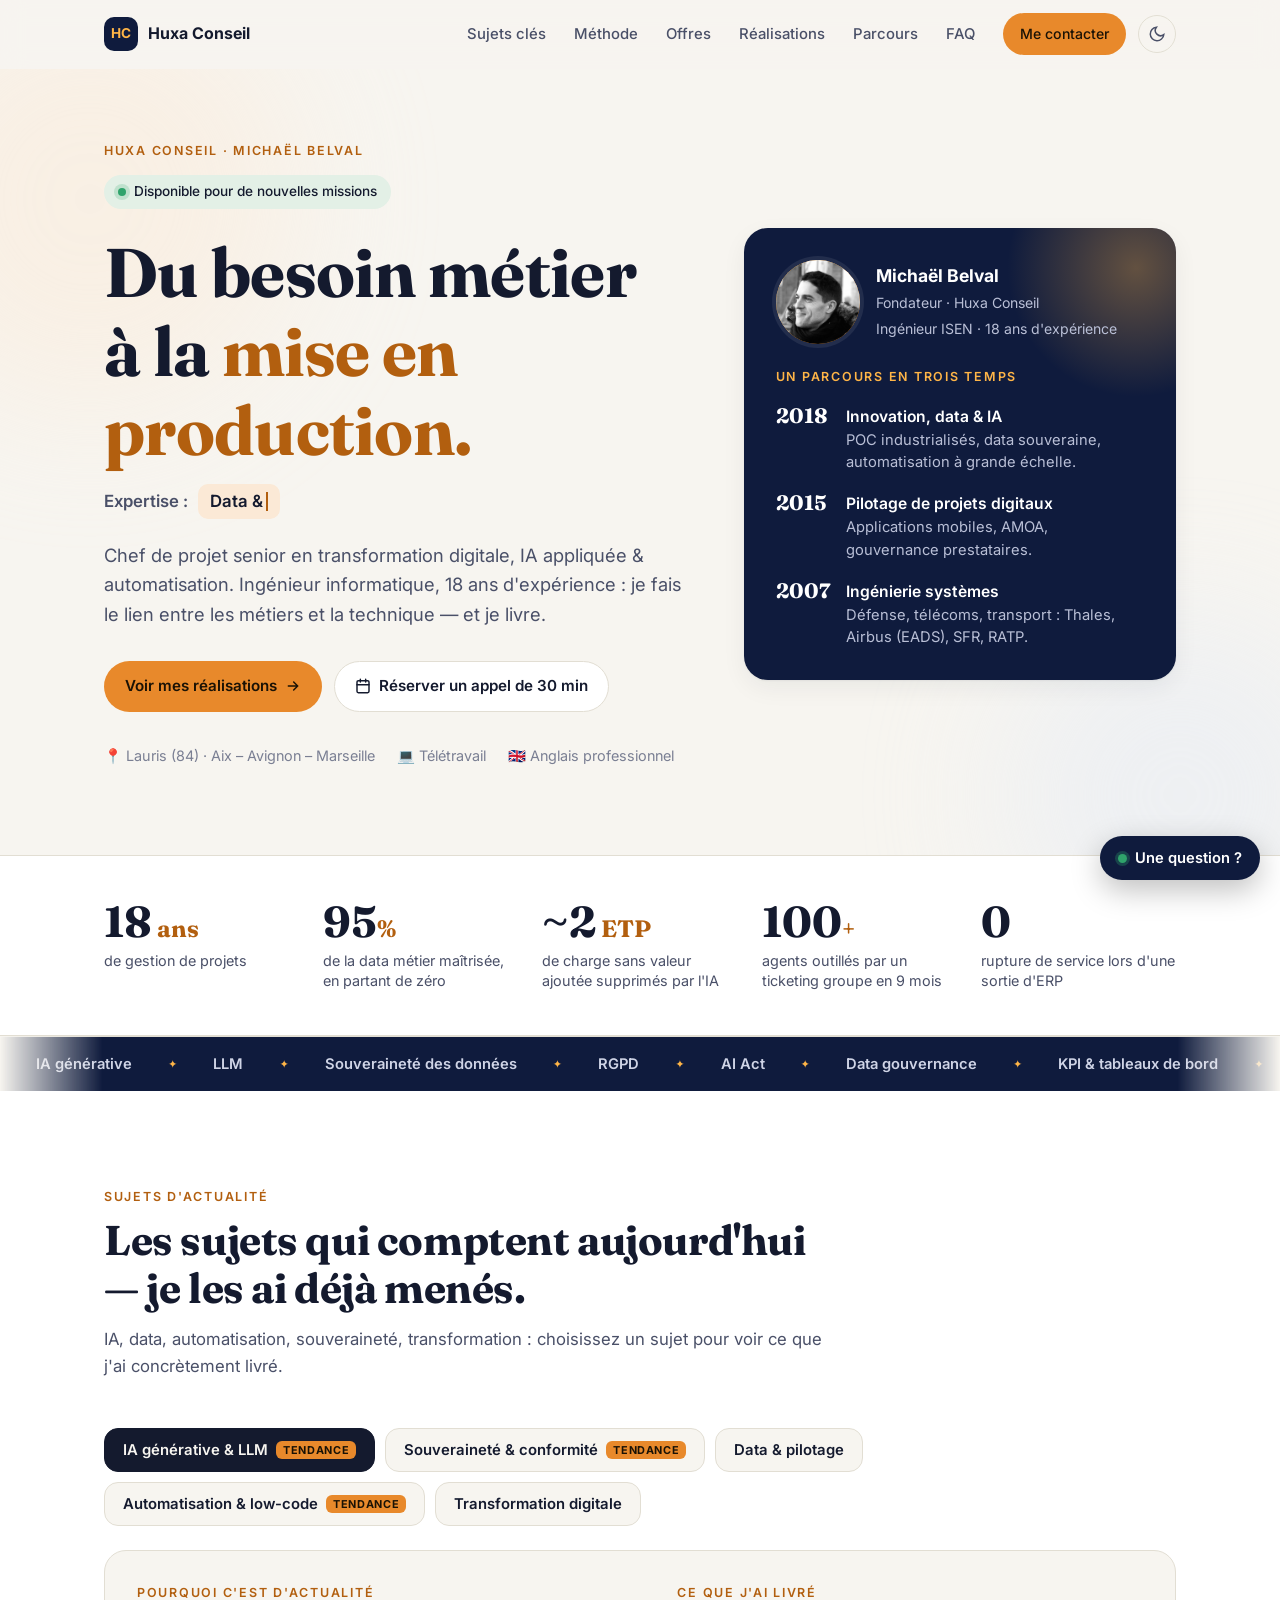
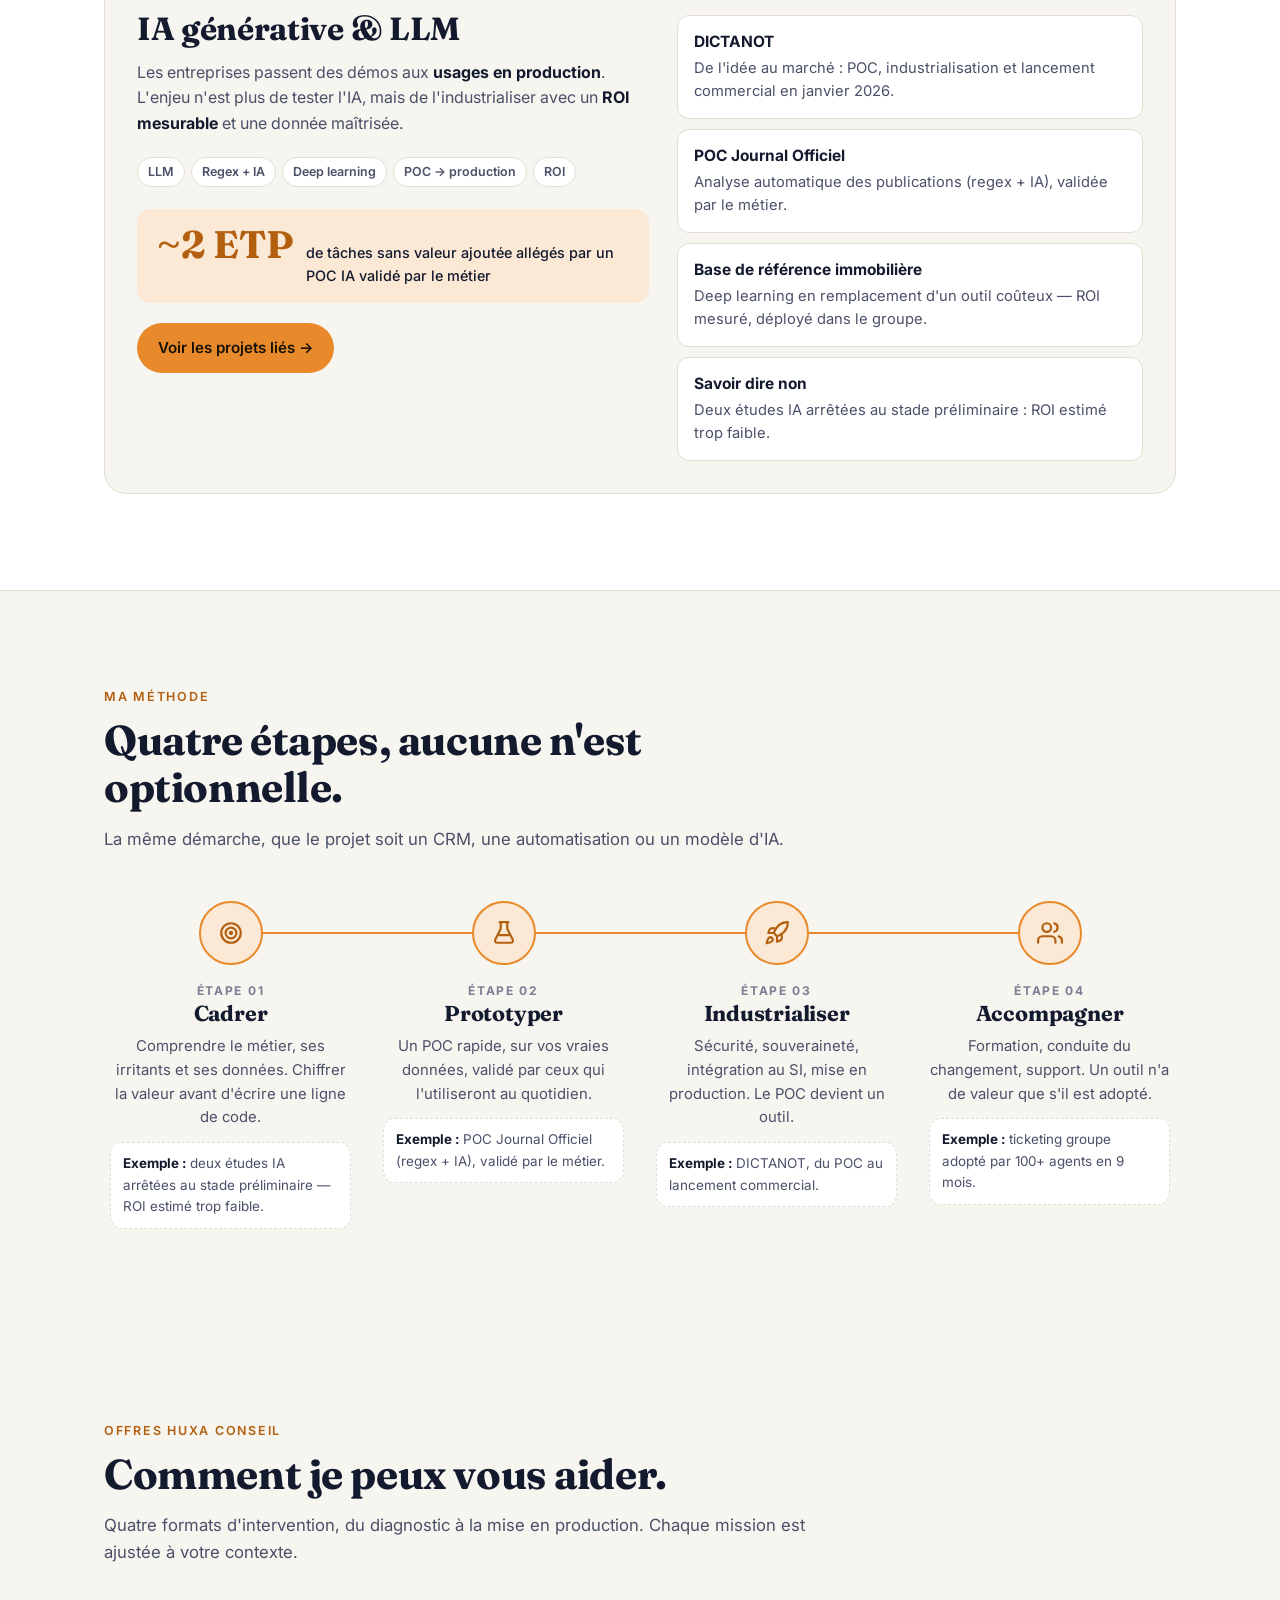
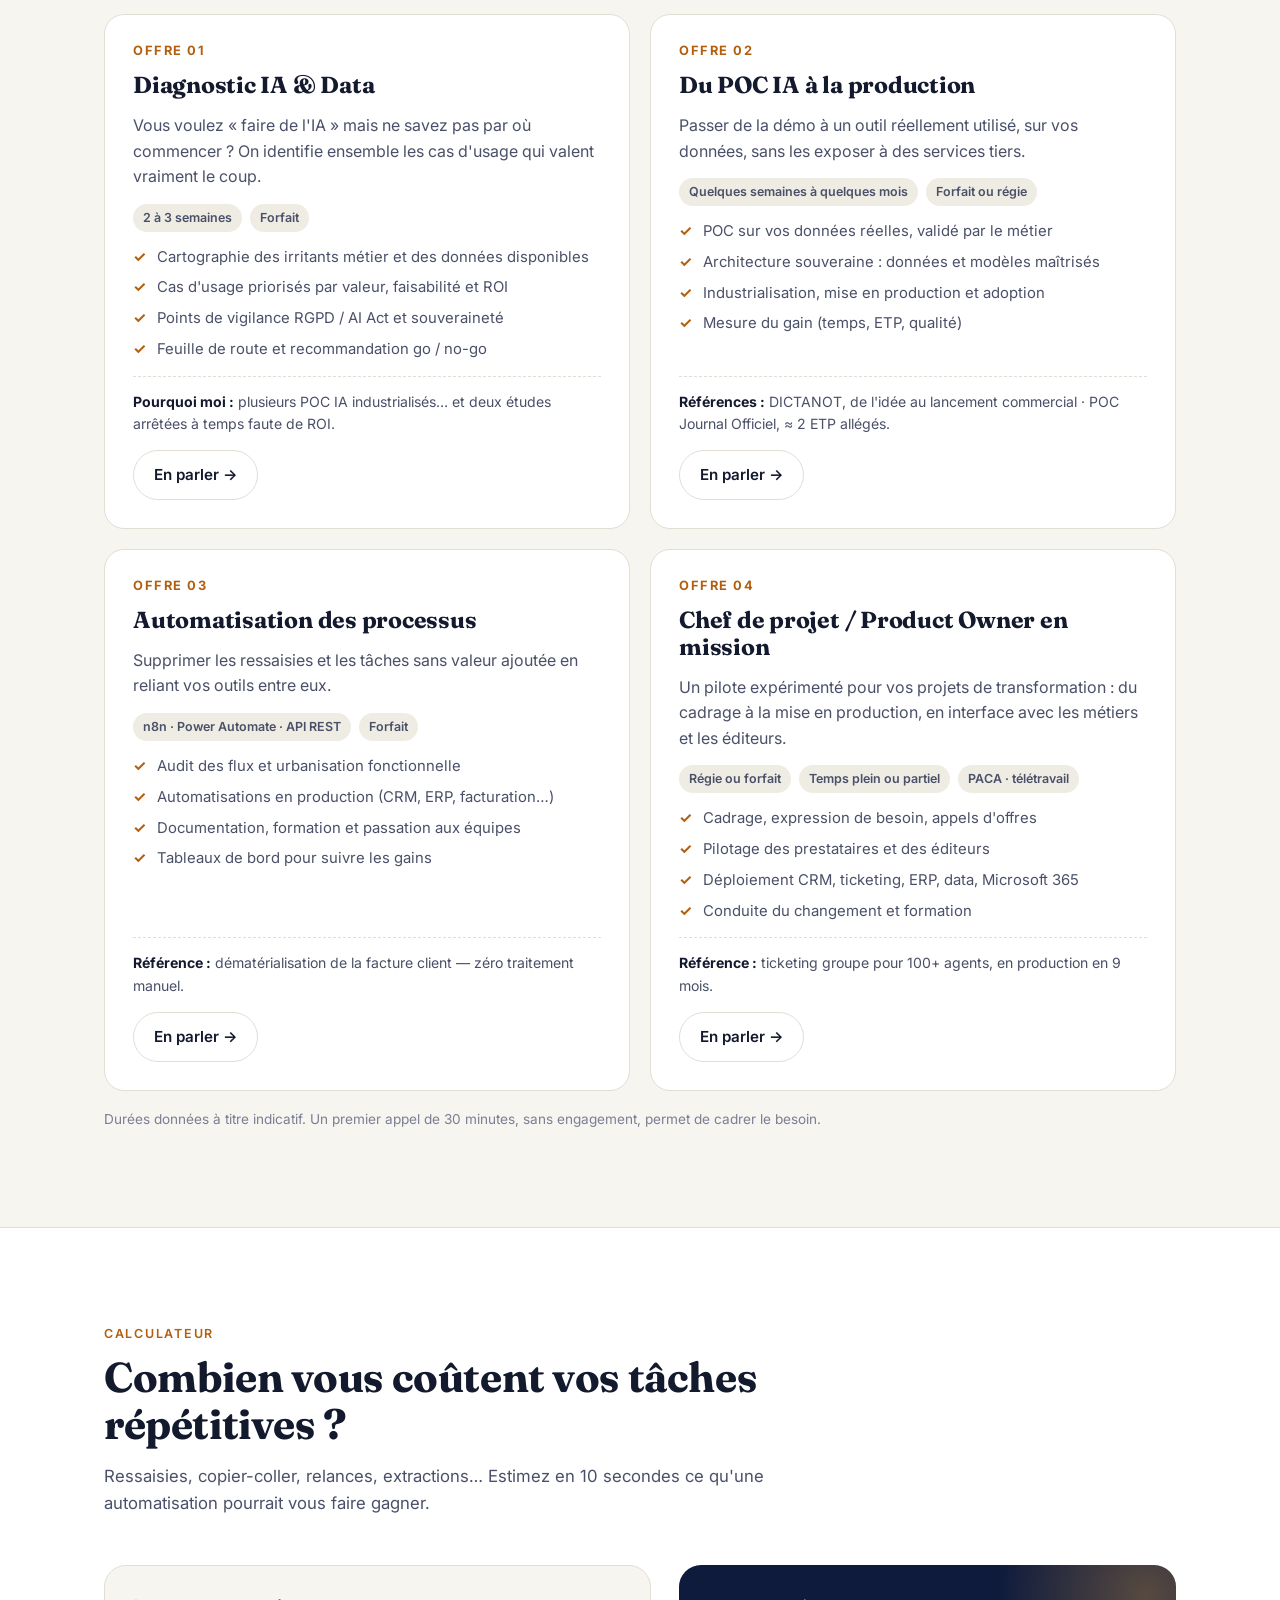
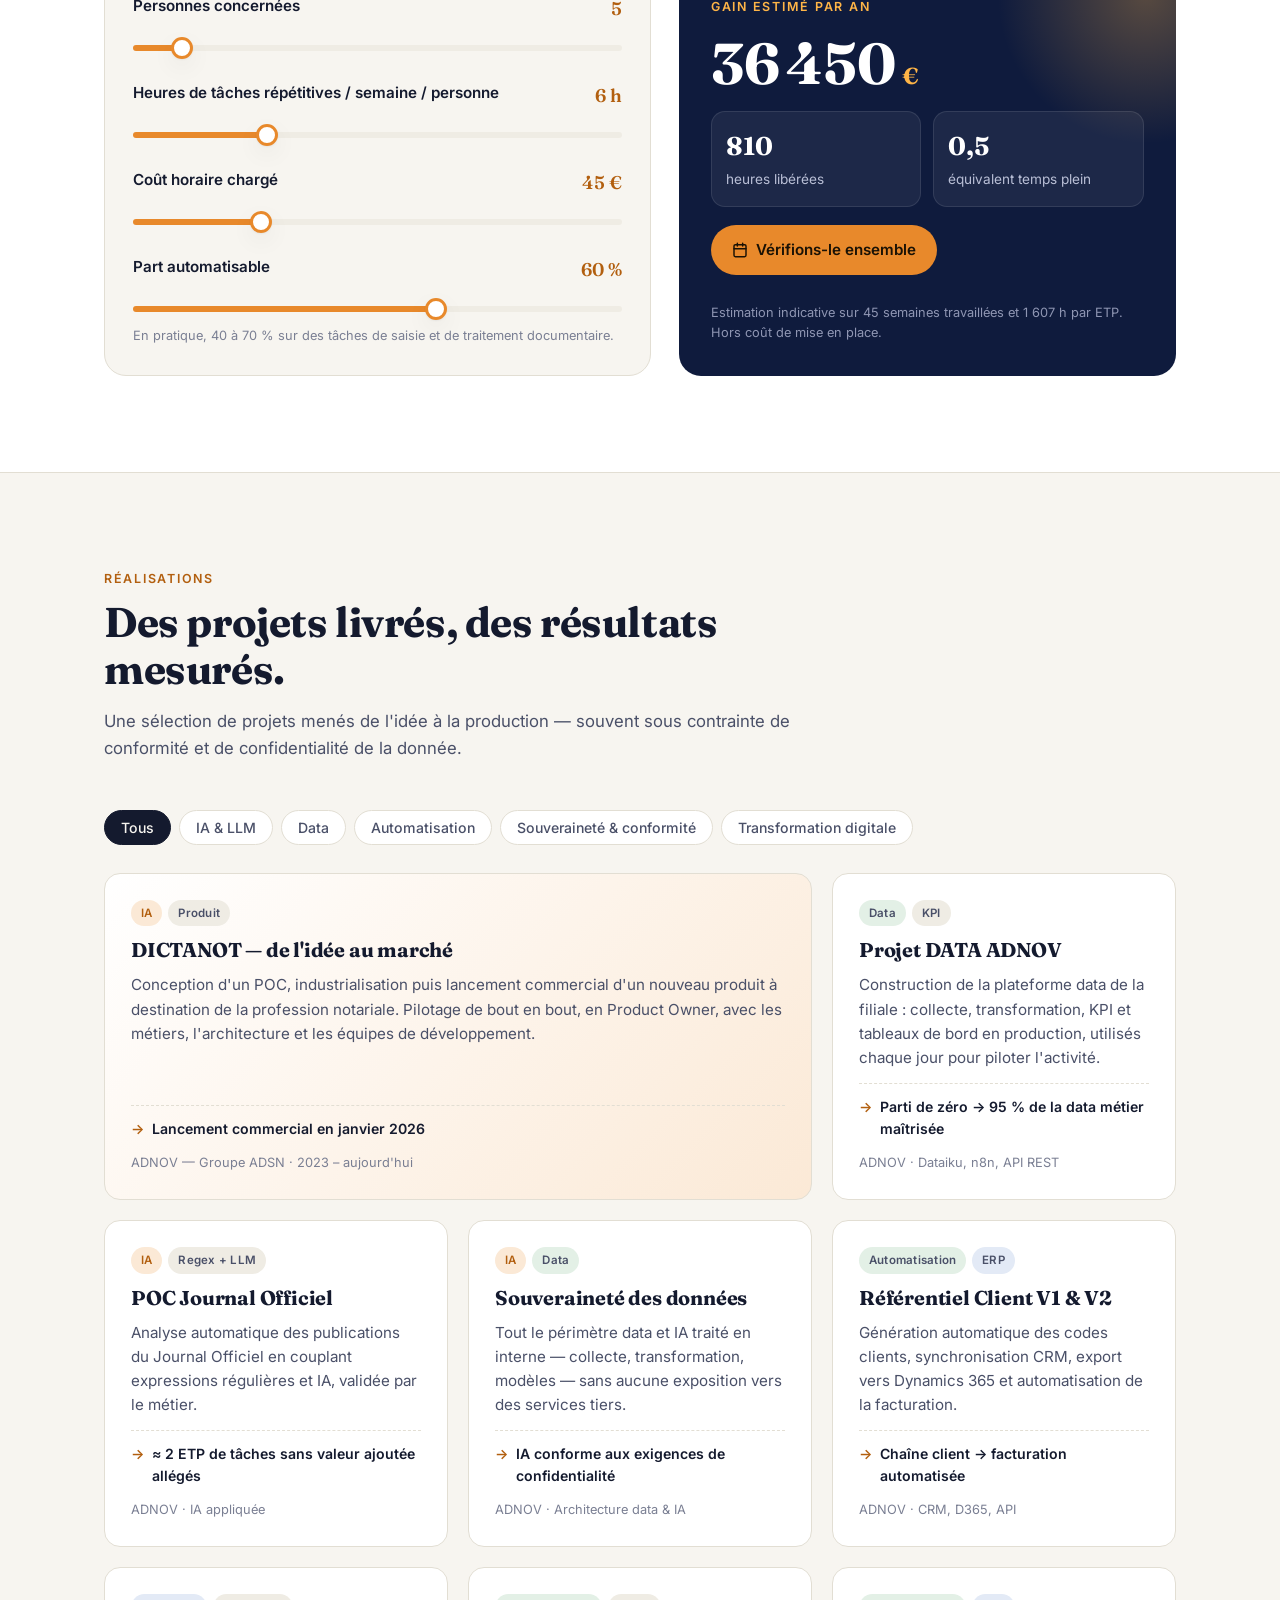
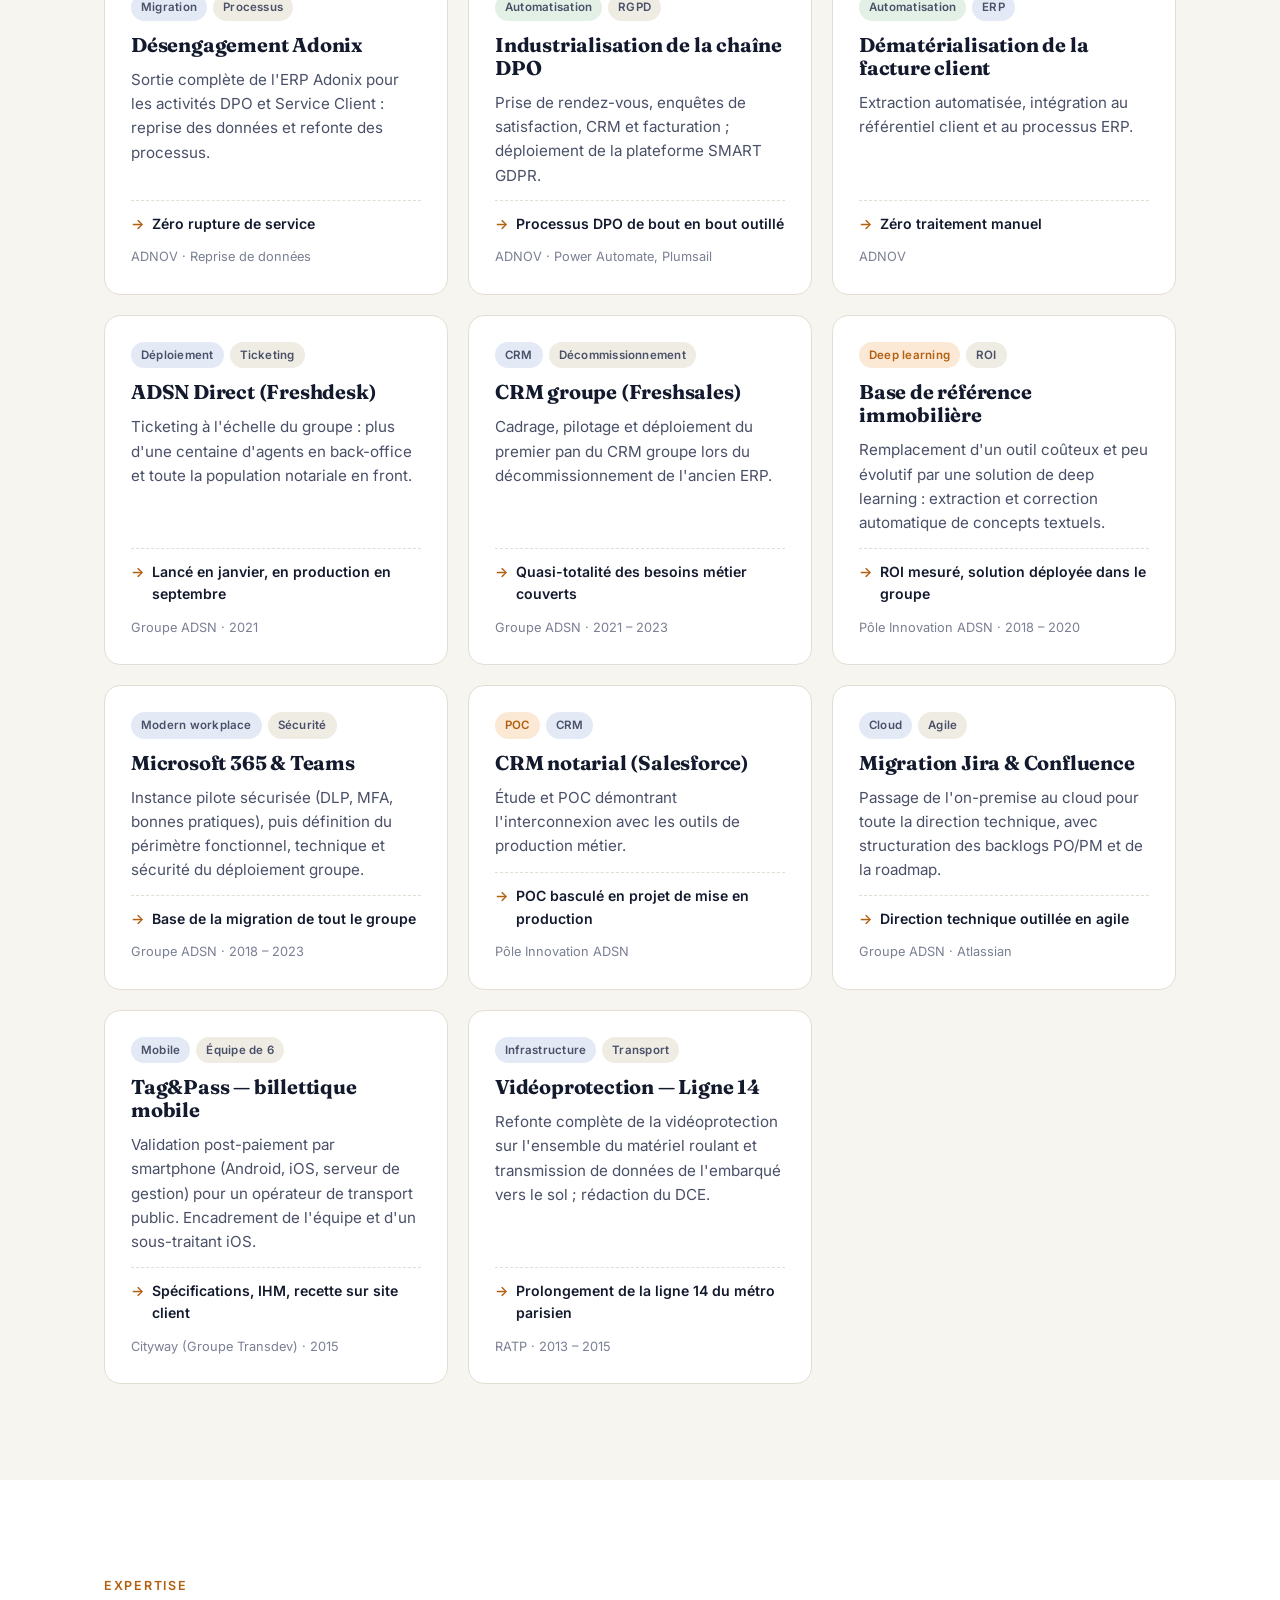
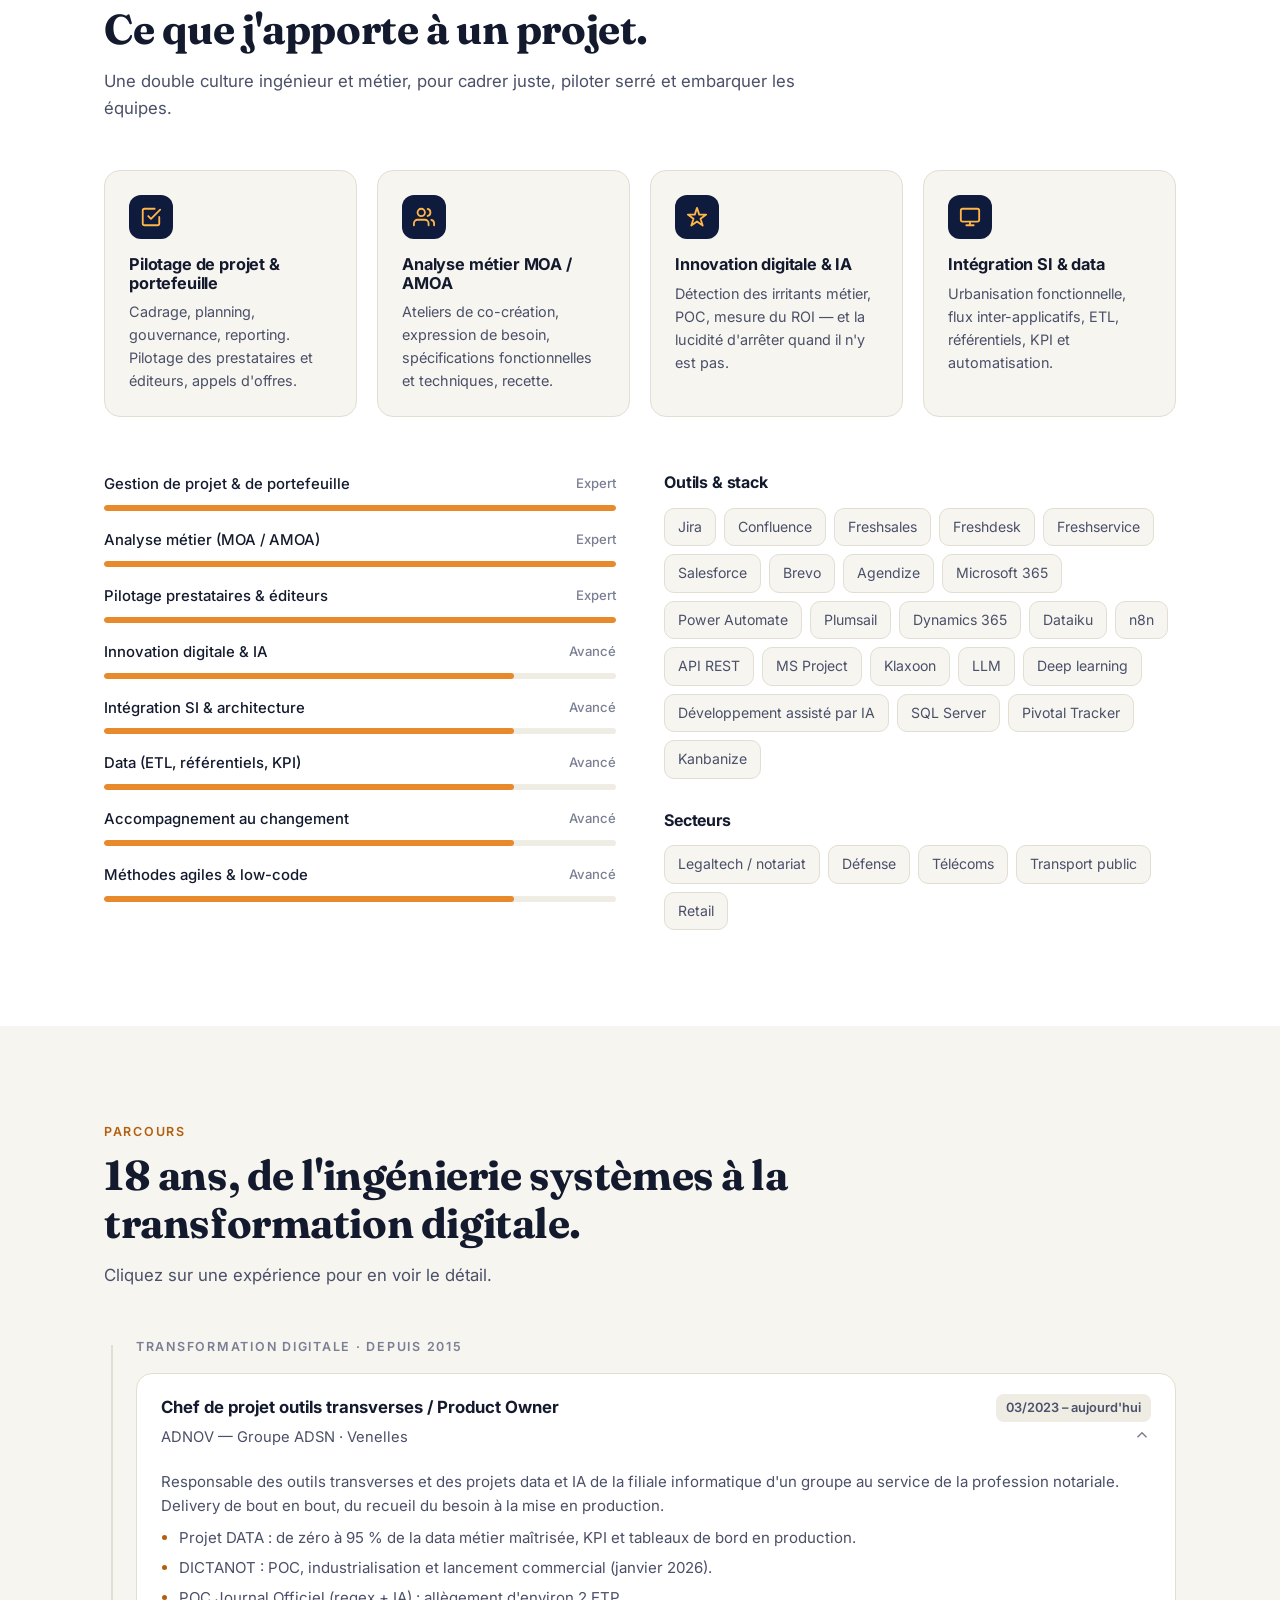
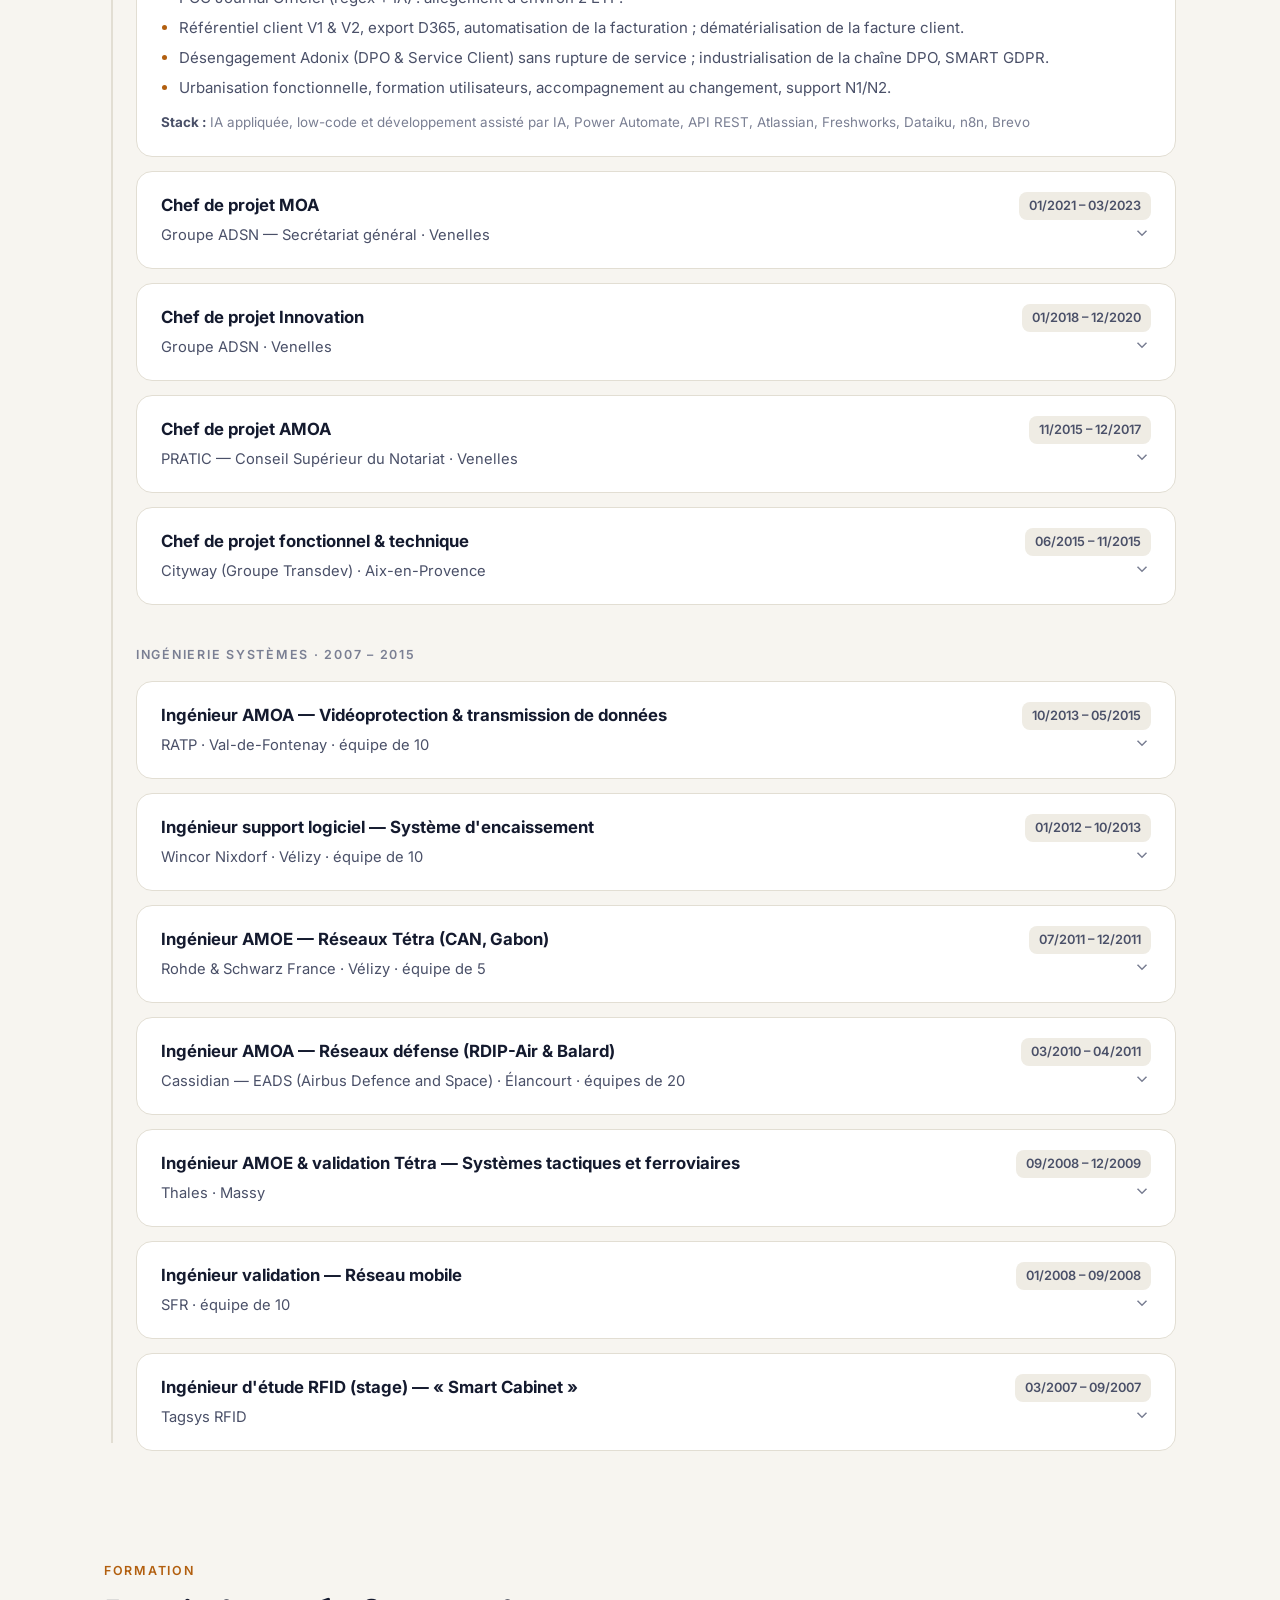
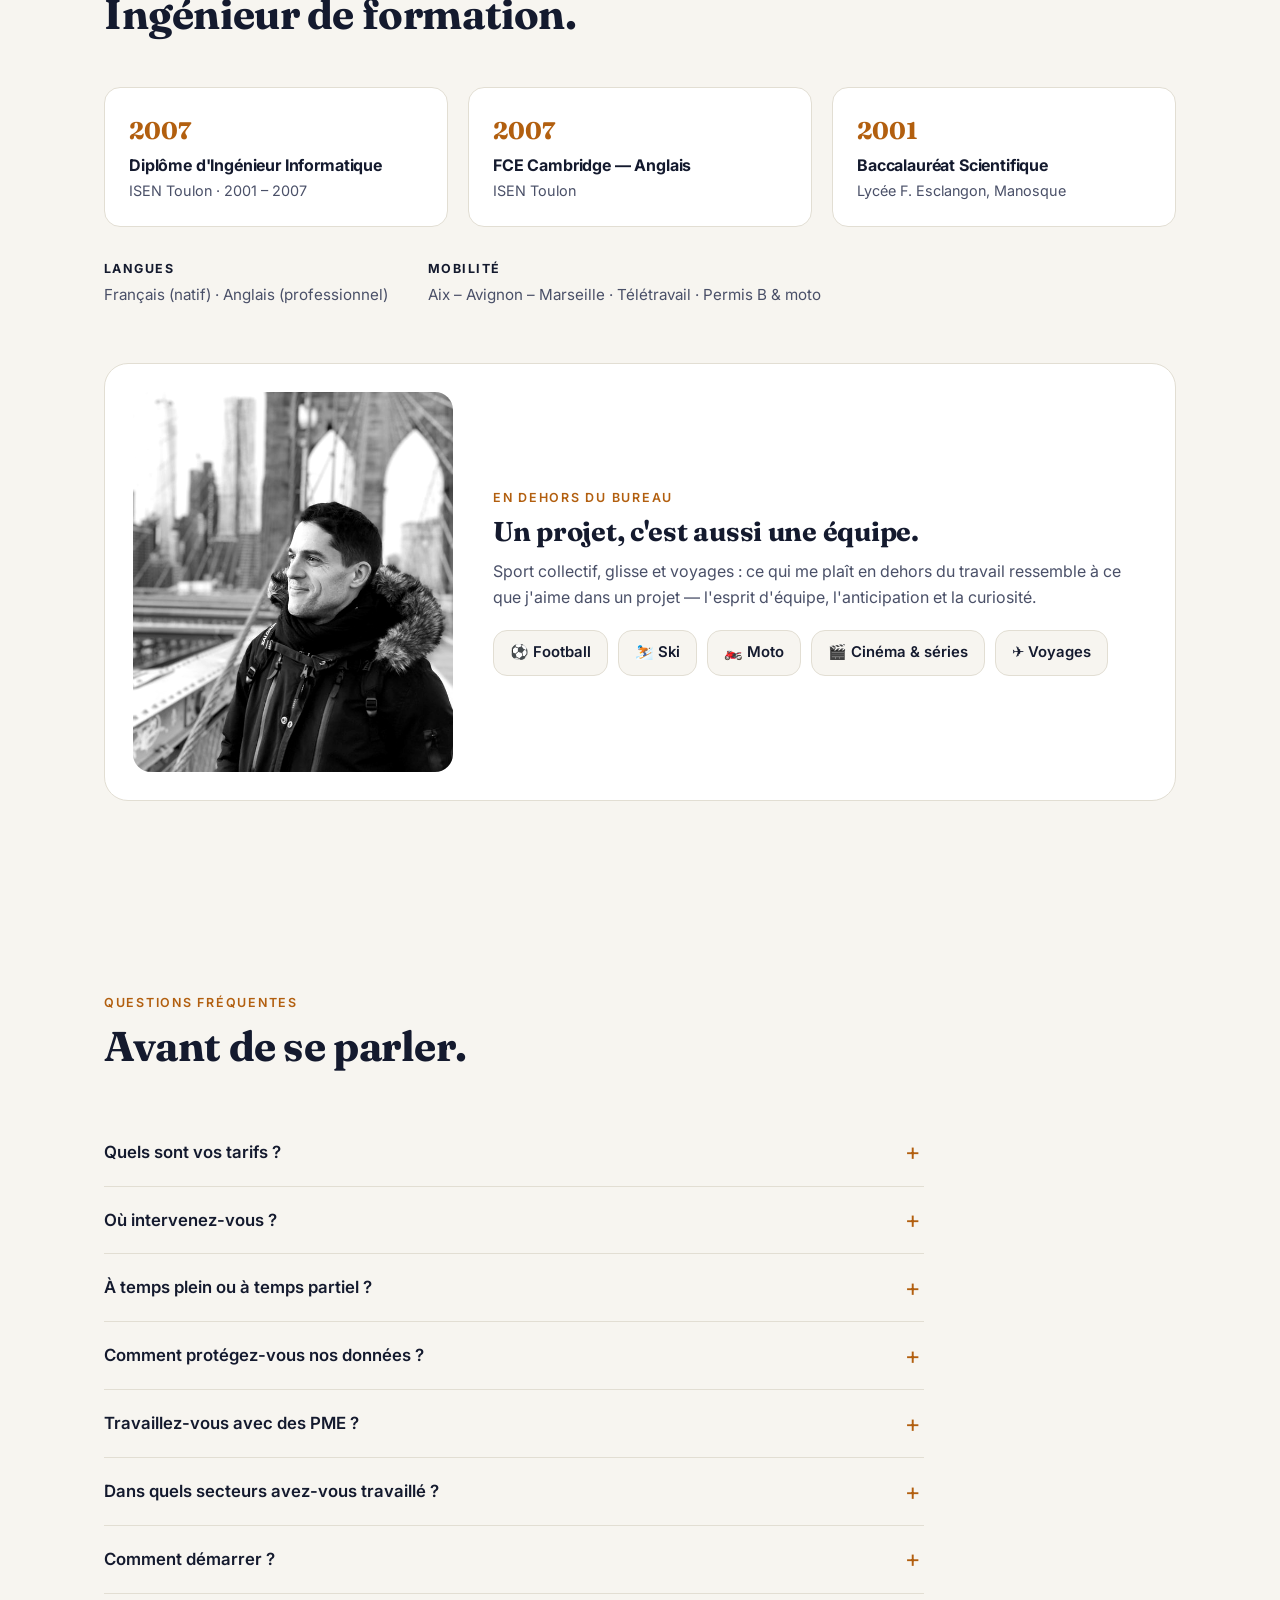
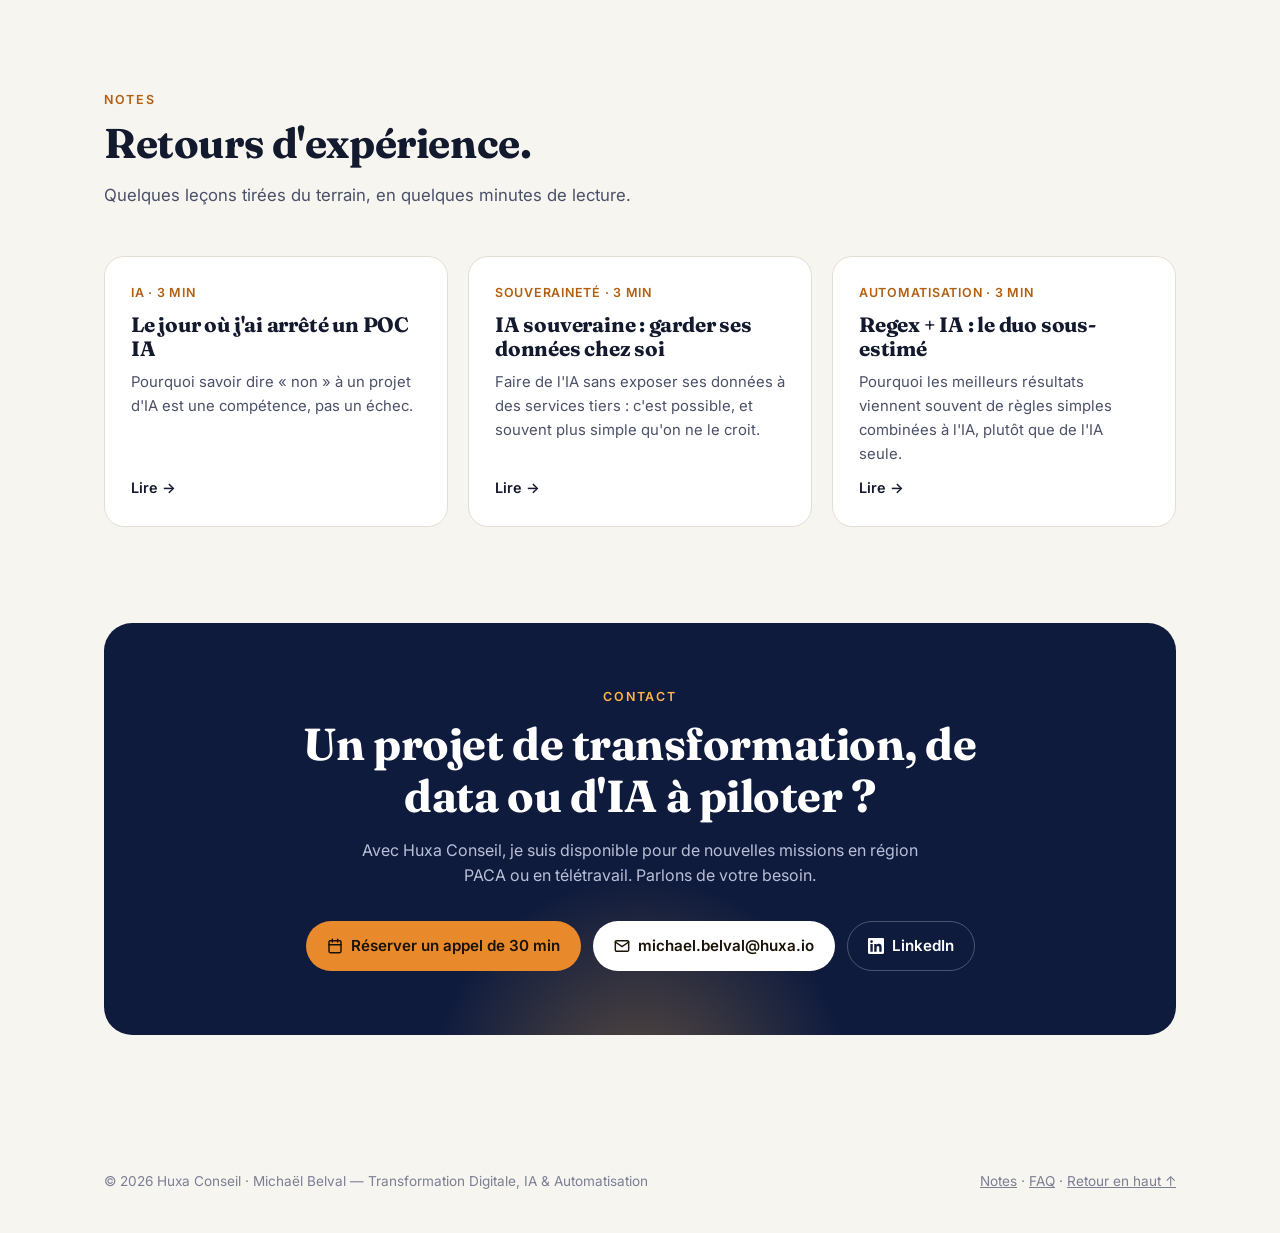
==== index.html @ d8bcb9bd "Add method, ROI calculator, FAQ, notes, assistant, testimonials slot and share image - 'Ma méthode' " ====
<!doctype html>
<html lang="fr">
<head>
<meta charset="utf-8">
<meta name="viewport" content="width=device-width, initial-scale=1">
<title>Huxa Conseil — Michaël Belval · Transformation Digitale, IA & Automatisation</title>
<meta name="description" content="Huxa Conseil — Michaël Belval, ingénieur informatique et chef de projet senior : 18 ans d'expérience, transformation digitale, IA appliquée, data et automatisation des processus. Basé en PACA (Aix – Avignon – Marseille) et en télétravail.">
<meta property="og:title" content="Huxa Conseil — Michaël Belval · Transformation Digitale, IA & Automatisation">
<meta property="og:description" content="18 ans de gestion de projets, de la défense et des télécoms à la transformation digitale. Du besoin métier à la mise en production.">
<meta property="og:type" content="website">
<meta property="og:site_name" content="Huxa Conseil">
<meta property="og:url" content="https://conseil.huxa.io/">
<link rel="canonical" href="https://conseil.huxa.io/">
<meta property="og:locale" content="fr_FR">
<meta property="og:image" content="https://conseil.huxa.io/og-image.jpg">
<meta property="og:image:width" content="1200">
<meta property="og:image:height" content="630">
<meta property="og:image:alt" content="Huxa Conseil — Michaël Belval, du besoin métier à la mise en production">
<meta name="twitter:card" content="summary_large_image">
<meta name="twitter:image" content="https://conseil.huxa.io/og-image.jpg">
<link rel="icon" href="data:image/svg+xml,%3Csvg xmlns='http://www.w3.org/2000/svg' viewBox='0 0 64 64'%3E%3Crect width='64' height='64' rx='14' fill='%230f1b3d'/%3E%3Ctext x='32' y='42' font-family='Arial,sans-serif' font-size='26' font-weight='700' fill='%23ffb547' text-anchor='middle'%3EHC%3C/text%3E%3C/svg%3E">
<script type="application/ld+json">[{"@context": "https://schema.org", "@type": "ProfessionalService", "name": "Huxa Conseil", "url": "https://conseil.huxa.io/", "image": "https://conseil.huxa.io/og-image.jpg", "email": "michael.belval@huxa.io", "areaServed": ["Provence-Alpes-Côte d'Azur", "France"], "address": {"@type": "PostalAddress", "addressLocality": "Lauris", "postalCode": "84360", "addressRegion": "Provence-Alpes-Côte d'Azur", "addressCountry": "FR"}, "founder": {"@type": "Person", "name": "Michaël Belval", "jobTitle": "Chef de projet senior — Transformation digitale, IA & Automatisation", "image": "https://conseil.huxa.io/photo.jpg", "sameAs": ["https://www.linkedin.com/in/micha%C3%ABl-belval-90940841/"], "alumniOf": "ISEN Toulon", "knowsAbout": ["Intelligence artificielle", "IA générative", "Data", "Automatisation des processus", "Transformation digitale", "Gestion de projet", "Product Ownership"]}, "knowsAbout": ["IA générative", "Souveraineté des données", "Automatisation", "Data", "Transformation digitale"]}, {"@context": "https://schema.org", "@type": "FAQPage", "mainEntity": [{"@type": "Question", "name": "Quels sont vos tarifs ?", "acceptedAnswer": {"@type": "Answer", "text": "Cela dépend du format : un forfait pour un diagnostic ou une automatisation au périmètre bien défini, un taux journalier pour une mission de chef de projet ou de Product Owner en régie. Je vous fais une proposition chiffrée après un premier échange de 30 minutes."}}, {"@type": "Question", "name": "Où intervenez-vous ?", "acceptedAnswer": {"@type": "Answer", "text": "Sur site en région PACA (Aix-en-Provence, Avignon, Marseille et alentours) et en télétravail partout ailleurs. Les deux se combinent très bien."}}, {"@type": "Question", "name": "À temps plein ou à temps partiel ?", "acceptedAnswer": {"@type": "Answer", "text": "Les deux sont possibles : une mission à temps plein, ou quelques jours par semaine pour piloter un projet aux côtés de vos équipes."}}, {"@type": "Question", "name": "Comment protégez-vous nos données ?", "acceptedAnswer": {"@type": "Answer", "text": "La confidentialité fait partie de ma façon de travailler : j'ai conçu des projets data et IA traités entièrement en interne, sans exposition à des services tiers. Un accord de confidentialité peut être signé dès le premier échange."}}, {"@type": "Question", "name": "Travaillez-vous avec des PME ?", "acceptedAnswer": {"@type": "Answer", "text": "Oui. Le diagnostic IA & Data et l'automatisation des processus sont pensés pour aller vite, avec un périmètre adapté à votre taille et à votre budget."}}, {"@type": "Question", "name": "Dans quels secteurs avez-vous travaillé ?", "acceptedAnswer": {"@type": "Answer", "text": "Legaltech et notariat, défense, télécoms, transport public et retail. La méthode — partir du besoin métier, prouver la valeur, industrialiser — se transpose à tous les secteurs."}}, {"@type": "Question", "name": "Comment démarrer ?", "acceptedAnswer": {"@type": "Answer", "text": "Le plus simple : réservez un appel de 30 minutes. On fait le point sur votre besoin et je vous propose le format le plus adapté, sans engagement."}}]}]</script>
<link rel="preconnect" href="https://fonts.googleapis.com">
<link rel="preconnect" href="https://fonts.gstatic.com" crossorigin>
<link href="https://fonts.googleapis.com/css2?family=Fraunces:opsz,wght@9..144,500;9..144,700&family=Inter:wght@400;500;600;700&display=swap" rel="stylesheet">
<style>
:root{
  --bg:#f7f5f0; --surface:#ffffff; --surface-2:#efece4;
  --ink:#141a2e; --ink-2:#4a5068; --ink-3:#7a7f93;
  --navy:#0f1b3d; --accent:#e8892b; --accent-ink:#b25f0f; --accent-soft:#fbe9d6;
  --green-soft:#e3f0e6; --blue-soft:#e3eaf6;
  --line:#e2ded3; --shadow:0 1px 2px rgba(20,26,46,.05),0 8px 24px rgba(20,26,46,.06);
  --radius:16px; --maxw:1120px;
}
@media (prefers-color-scheme: dark){
  :root:not([data-theme="light"]){
    --bg:#0c1122; --surface:#141a30; --surface-2:#1b2240;
    --ink:#eef0f7; --ink-2:#b4b9cc; --ink-3:#8389a0;
    --navy:#070b18; --accent:#ffb547; --accent-ink:#ffc46e; --accent-soft:#3a2a14;
    --green-soft:#16302a; --blue-soft:#1a2648;
    --line:#262e4d; --shadow:0 1px 2px rgba(0,0,0,.3),0 8px 24px rgba(0,0,0,.25);
  }
}
:root[data-theme="dark"]{
  --bg:#0c1122; --surface:#141a30; --surface-2:#1b2240;
  --ink:#eef0f7; --ink-2:#b4b9cc; --ink-3:#8389a0;
  --navy:#070b18; --accent:#ffb547; --accent-ink:#ffc46e; --accent-soft:#3a2a14;
  --green-soft:#16302a; --blue-soft:#1a2648;
  --line:#262e4d; --shadow:0 1px 2px rgba(0,0,0,.3),0 8px 24px rgba(0,0,0,.25);
}
*{box-sizing:border-box;margin:0;padding:0}
html{scroll-behavior:smooth;scroll-padding-top:80px}
body{background:var(--bg);color:var(--ink);font:16px/1.6 Inter,system-ui,-apple-system,Segoe UI,Roboto,sans-serif;-webkit-font-smoothing:antialiased;overflow-x:hidden}
a{color:inherit}
img,svg{display:block}
.wrap{max-width:var(--maxw);margin:0 auto;padding:0 24px}
h1,h2,h3{font-family:Fraunces,Georgia,serif;font-weight:700;line-height:1.15;letter-spacing:-.01em}
.eyebrow{font-size:.78rem;font-weight:600;letter-spacing:.14em;text-transform:uppercase;color:var(--accent-ink)}
section{padding:96px 0}
.section-head{max-width:720px;margin-bottom:48px}
.section-head h2{font-size:clamp(1.9rem,4vw,2.6rem);margin:10px 0 14px}
.section-head p{color:var(--ink-2);font-size:1.05rem}

/* NAV */
.nav{position:sticky;top:0;z-index:50;background:color-mix(in srgb,var(--bg) 82%,transparent);backdrop-filter:blur(12px);-webkit-backdrop-filter:blur(12px);border-bottom:1px solid transparent;transition:border-color .2s}
.nav.scrolled{border-bottom-color:var(--line)}
.nav .wrap{display:flex;align-items:center;justify-content:space-between;height:68px}
.logo{display:flex;align-items:center;gap:10px;text-decoration:none;font-weight:700}
.logo span.mark{width:34px;height:34px;border-radius:10px;background:var(--navy);color:#ffb547;display:grid;place-items:center;font-size:.85rem;letter-spacing:.02em}
.nav ul{display:flex;gap:28px;list-style:none;align-items:center}
.nav ul a{text-decoration:none;color:var(--ink-2);font-size:.93rem;font-weight:500}
.nav ul a:hover{color:var(--ink)}
.nav ul a.btn-primary,.nav ul a.btn-primary:hover{color:#1a1205}
.btn{display:inline-flex;align-items:center;gap:8px;padding:12px 20px;border-radius:999px;font-weight:600;font-size:.95rem;text-decoration:none;border:1px solid transparent;transition:transform .15s,background .15s,border-color .15s;cursor:pointer}
.btn:hover{transform:translateY(-1px)}
.btn-primary{background:var(--accent);color:#1a1205}
.btn-ghost{border-color:var(--line);background:var(--surface);color:var(--ink)}
.btn-ghost:hover{border-color:var(--ink-3)}
.nav .btn{padding:9px 16px;font-size:.88rem}
.theme-toggle{background:none;border:1px solid var(--line);width:38px;height:38px;border-radius:50%;display:grid;place-items:center;color:var(--ink-2);cursor:pointer}
.menu-toggle{display:none;background:none;border:0;color:var(--ink);cursor:pointer;padding:6px}

/* HERO */
.hero{padding:72px 0 88px;position:relative}
.hero-grid{display:grid;grid-template-columns:1.35fr 1fr;gap:56px;align-items:center}
.status{display:inline-flex;align-items:center;gap:8px;background:var(--green-soft);color:var(--ink);padding:6px 14px;border-radius:999px;font-size:.85rem;font-weight:500;margin-bottom:24px}
.status i{width:8px;height:8px;border-radius:50%;background:#2fa36b;box-shadow:0 0 0 4px rgba(47,163,107,.2)}
.hero h1{font-size:clamp(2.5rem,6vw,4.3rem);margin-bottom:20px}
.hero h1 em{font-style:normal;color:var(--accent-ink)}
.hero .lead{font-size:1.15rem;color:var(--ink-2);max-width:580px;margin-bottom:32px}
.hero-ctas{display:flex;gap:12px;flex-wrap:wrap}
.hero-meta{display:flex;flex-wrap:wrap;gap:8px 22px;margin-top:32px;color:var(--ink-3);font-size:.9rem}
.hero-meta span{display:inline-flex;align-items:center;gap:6px}
.hero-card{background:var(--navy);color:#e9ecf6;border-radius:24px;padding:32px;box-shadow:var(--shadow);position:relative;overflow:hidden}
.hero-card::before{content:"";position:absolute;width:260px;height:260px;right:-90px;top:-90px;border-radius:50%;background:radial-gradient(circle,rgba(255,181,71,.35),transparent 70%)}
.who{display:flex;align-items:center;gap:16px;margin-bottom:26px;position:relative}
.avatar{width:84px;height:84px;border-radius:50%;flex:0 0 auto;position:relative;background:linear-gradient(135deg,#ffb547,#e8892b);display:grid;place-items:center;font:700 1.6rem Fraunces,serif;color:#1a1205;box-shadow:0 0 0 4px rgba(255,255,255,.08)}
.avatar img{position:absolute;inset:0;width:100%;height:100%;border-radius:50%;object-fit:cover}
.who strong{display:block;color:#fff;font-size:1.1rem}
.who span{color:#b9bfd6;font-size:.88rem}
.hero-card h3{font-family:Inter,sans-serif;font-size:.78rem;letter-spacing:.14em;text-transform:uppercase;color:#ffb547;font-weight:600;margin-bottom:20px}
.arc{display:flex;flex-direction:column;gap:18px;position:relative}
.arc-step{display:grid;grid-template-columns:56px 1fr;gap:14px;align-items:start}
.arc-step b{font-family:Fraunces,serif;font-size:1.3rem;color:#fff;line-height:1.2}
.arc-step p{font-size:.92rem;color:#b9bfd6;line-height:1.5}
.arc-step strong{color:#fff;font-weight:600;display:block;font-size:.98rem}

/* STATS */
.stats{background:var(--surface);border-top:1px solid var(--line);border-bottom:1px solid var(--line);padding:44px 0}
.stats-grid{display:grid;grid-template-columns:repeat(5,1fr);gap:24px}
.stat .num{font-family:Fraunces,serif;font-size:clamp(2rem,4vw,2.7rem);font-weight:700;color:var(--ink);line-height:1}
.stat .num small{font-size:.55em;color:var(--accent-ink)}
.stat .lbl{color:var(--ink-2);font-size:.9rem;margin-top:8px;line-height:1.4}

/* PROJECTS */
.filters{display:flex;gap:8px;flex-wrap:wrap;margin-bottom:28px}
.chip{border:1px solid var(--line);background:var(--surface);color:var(--ink-2);padding:8px 16px;border-radius:999px;font:500 .88rem Inter,sans-serif;cursor:pointer}
.chip[aria-pressed="true"]{background:var(--ink);color:var(--bg);border-color:var(--ink)}
.projects{display:grid;grid-template-columns:repeat(3,1fr);gap:20px}
.project{background:var(--surface);border:1px solid var(--line);border-radius:var(--radius);padding:26px;display:flex;flex-direction:column;gap:12px;transition:transform .2s,box-shadow .2s}
.project:hover{transform:translateY(-3px);box-shadow:var(--shadow)}
.project.hidden{display:none}
.project .tags{display:flex;gap:6px;flex-wrap:wrap}
.tag{font-size:.72rem;font-weight:600;padding:4px 10px;border-radius:999px;background:var(--surface-2);color:var(--ink-2);letter-spacing:.02em}
.tag.ia{background:var(--accent-soft);color:var(--accent-ink)}
.tag.data{background:var(--green-soft)}
.tag.si{background:var(--blue-soft)}
.project h3{font-size:1.25rem}
.project p{color:var(--ink-2);font-size:.95rem;flex:1}
.project .impact{border-top:1px dashed var(--line);padding-top:12px;font-size:.88rem;font-weight:600;color:var(--ink);display:flex;gap:8px}
.project .impact::before{content:"→";color:var(--accent-ink)}
.project .ctx{font-size:.8rem;color:var(--ink-3)}
.project.feature{grid-column:span 2;background:linear-gradient(135deg,var(--surface),var(--accent-soft))}

/* OFFRES */
.offers{display:grid;grid-template-columns:repeat(2,1fr);gap:20px}
.offer{background:var(--surface);border:1px solid var(--line);border-radius:20px;padding:28px;display:flex;flex-direction:column;gap:14px;position:relative;transition:transform .2s,box-shadow .2s}
.offer:hover{transform:translateY(-3px);box-shadow:var(--shadow)}
.offer .num{font:700 .8rem Inter,sans-serif;letter-spacing:.12em;color:var(--accent-ink)}
.offer h3{font-size:1.45rem}
.offer .pitch{color:var(--ink-2)}
.offer .meta{display:flex;gap:8px;flex-wrap:wrap}
.offer .meta span{font-size:.78rem;font-weight:600;padding:4px 10px;border-radius:999px;background:var(--surface-2);color:var(--ink-2)}
.offer ul{list-style:none;display:flex;flex-direction:column;gap:7px;font-size:.93rem;color:var(--ink-2)}
.offer li{padding-left:24px;position:relative}
.offer li::before{content:"✓";position:absolute;left:0;color:var(--accent-ink);font-weight:700}
.offer .proof{margin-top:auto;border-top:1px dashed var(--line);padding-top:14px;font-size:.88rem;color:var(--ink-2)}
.offer .proof b{color:var(--ink)}
.offer .btn{align-self:flex-start}
.offers-note{margin-top:18px;font-size:.85rem;color:var(--ink-3)}

/* METHODE */
.method{position:relative;display:grid;grid-template-columns:repeat(4,1fr);gap:20px;counter-reset:step}
.method::before{content:"";position:absolute;left:12%;right:12%;top:31px;height:2px;background:var(--line)}
.method::after{content:"";position:absolute;left:12%;top:31px;height:2px;width:0;background:var(--accent);transition:width 1.6s cubic-bezier(.2,.7,.2,1) .2s}
.method.in::after{width:76%}
.step{position:relative;text-align:center;padding:0 6px}
.step .dot{width:64px;height:64px;margin:0 auto 18px;border-radius:50%;background:var(--surface);border:2px solid var(--line);display:grid;place-items:center;color:var(--accent-ink);position:relative;z-index:1;transition:border-color .4s,background .4s,transform .4s}
.method.in .step .dot{border-color:var(--accent);background:var(--accent-soft)}
.method.in .step:nth-child(1) .dot{transition-delay:.2s}.method.in .step:nth-child(2) .dot{transition-delay:.6s}.method.in .step:nth-child(3) .dot{transition-delay:1s}.method.in .step:nth-child(4) .dot{transition-delay:1.4s}
.step .k{font:700 .75rem Inter,sans-serif;letter-spacing:.14em;color:var(--ink-3);text-transform:uppercase}
.step h3{font-size:1.35rem;margin:4px 0 8px}
.step p{color:var(--ink-2);font-size:.93rem}
.step .ex{margin-top:12px;font-size:.84rem;color:var(--ink-2);background:var(--surface);border:1px dashed var(--line);border-radius:12px;padding:10px 12px;text-align:left}
.step .ex b{color:var(--ink)}

/* CALCULATEUR */
.calc{background:var(--surface);border-top:1px solid var(--line);border-bottom:1px solid var(--line)}
.calc-box{display:grid;grid-template-columns:1.1fr 1fr;gap:28px;align-items:stretch}
.calc-in{background:var(--bg);border:1px solid var(--line);border-radius:22px;padding:28px;display:flex;flex-direction:column;gap:22px}
.field label{display:flex;justify-content:space-between;gap:12px;font-weight:600;font-size:.95rem;margin-bottom:10px}
.field label output{font-family:Fraunces,serif;font-size:1.15rem;color:var(--accent-ink);white-space:nowrap}
.field small{display:block;color:var(--ink-3);font-size:.8rem;margin-top:6px}
input[type=range]{-webkit-appearance:none;appearance:none;width:100%;height:6px;border-radius:99px;background:linear-gradient(90deg,var(--accent) var(--pct,50%),var(--surface-2) var(--pct,50%));outline-offset:6px;cursor:pointer}
input[type=range]::-webkit-slider-thumb{-webkit-appearance:none;width:22px;height:22px;border-radius:50%;background:var(--surface);border:3px solid var(--accent);box-shadow:var(--shadow)}
input[type=range]::-moz-range-thumb{width:18px;height:18px;border-radius:50%;background:var(--surface);border:3px solid var(--accent)}
.calc-out{background:var(--navy);color:#e9ecf6;border-radius:22px;padding:32px;display:flex;flex-direction:column;gap:18px;position:relative;overflow:hidden}
.calc-out::before{content:"";position:absolute;width:300px;height:300px;right:-120px;top:-120px;border-radius:50%;background:radial-gradient(circle,rgba(255,181,71,.3),transparent 70%)}
.calc-out .eyebrow{color:#ffb547}
.big{font-family:Fraunces,serif;font-size:clamp(2.6rem,6vw,3.6rem);font-weight:700;color:#fff;line-height:1}
.big small{font-size:.4em;color:#ffb547;margin-left:6px}
.calc-sub{display:grid;grid-template-columns:1fr 1fr;gap:12px}
.calc-sub div{background:rgba(255,255,255,.06);border:1px solid rgba(255,255,255,.1);border-radius:14px;padding:14px}
.calc-sub b{display:block;font-family:Fraunces,serif;font-size:1.6rem;color:#fff}
.calc-sub span{font-size:.85rem;color:#b9bfd6}
.calc-out .calc-note{font-size:.8rem;color:#8f96b3;margin-top:auto}
.calc-out .btn{align-self:flex-start;position:relative}

/* EXPERTISE */
.expertise{background:var(--surface)}
.exp-grid{display:grid;grid-template-columns:repeat(4,1fr);gap:20px}
.exp{border:1px solid var(--line);border-radius:var(--radius);padding:24px;background:var(--bg)}
.exp .ico{width:44px;height:44px;border-radius:12px;background:var(--navy);color:#ffb547;display:grid;place-items:center;margin-bottom:16px}
.exp h3{font-family:Inter,sans-serif;font-size:1.02rem;font-weight:700;margin-bottom:8px}
.exp p{color:var(--ink-2);font-size:.9rem}
.skills{display:grid;grid-template-columns:1fr 1fr;gap:48px;margin-top:56px}
.skill{margin-bottom:18px}
.skill-top{display:flex;justify-content:space-between;font-size:.93rem;font-weight:500;margin-bottom:8px}
.skill-top span:last-child{color:var(--ink-3);font-size:.82rem}
.bar{height:6px;border-radius:99px;background:var(--surface-2);overflow:hidden}
.bar i{display:block;height:100%;background:var(--accent);border-radius:99px;width:0;transition:width 1.1s cubic-bezier(.2,.7,.2,1)}
.stack h3{font-family:Inter,sans-serif;font-size:1rem;font-weight:700;margin-bottom:16px}
.stack-list{display:flex;flex-wrap:wrap;gap:8px}
.stack-list span{border:1px solid var(--line);background:var(--bg);padding:7px 13px;border-radius:10px;font-size:.88rem;color:var(--ink-2)}

/* TIMELINE */
.timeline{position:relative;padding-left:32px}
.timeline::before{content:"";position:absolute;left:7px;top:8px;bottom:8px;width:2px;background:var(--line)}
.era{font-size:.78rem;font-weight:600;letter-spacing:.14em;text-transform:uppercase;color:var(--ink-3);margin:40px 0 16px -32px;padding-left:32px;position:relative}
.era:first-child{margin-top:0}
.job{position:relative;background:var(--surface);border:1px solid var(--line);border-radius:var(--radius);margin-bottom:14px;overflow:hidden}
.job::before{content:"";position:absolute;left:-31px;top:26px;width:14px;height:14px;border-radius:50%;background:var(--bg);border:3px solid var(--accent)}
.job.past::before{border-color:var(--ink-3)}
.job summary{list-style:none;cursor:pointer;padding:20px 24px;display:grid;grid-template-columns:1fr auto;gap:4px 16px;align-items:start}
.job summary::-webkit-details-marker{display:none}
.job .role{font-weight:700;font-size:1.05rem}
.job .co{color:var(--ink-2);font-size:.92rem;grid-column:1}
.job .date{font-size:.8rem;font-weight:600;background:var(--surface-2);color:var(--ink-2);padding:4px 10px;border-radius:8px;white-space:nowrap;grid-row:1;grid-column:2}
.job .chev{grid-column:2;justify-self:end;color:var(--ink-3);transition:transform .2s}
.job[open] .chev{transform:rotate(180deg)}
.job .body{padding:0 24px 22px;color:var(--ink-2);font-size:.94rem}
.job .body ul{padding-left:18px;margin-top:8px}
.job .body li{margin-bottom:6px}
.job .body li::marker{color:var(--accent-ink)}
.job .tech{margin-top:12px;font-size:.84rem;color:var(--ink-3)}
.job .tech b{color:var(--ink-2)}

/* FORMATION */
.edu-grid{display:grid;grid-template-columns:repeat(3,1fr);gap:20px}
.edu{background:var(--surface);border:1px solid var(--line);border-radius:var(--radius);padding:24px}
.edu .yr{font-family:Fraunces,serif;font-size:1.5rem;color:var(--accent-ink);font-weight:700}
.edu h3{font-family:Inter,sans-serif;font-size:1rem;margin:6px 0 4px}
.edu p{color:var(--ink-2);font-size:.9rem}
.extras{display:flex;gap:40px;flex-wrap:wrap;margin-top:32px;color:var(--ink-2);font-size:.95rem}
.extras b{color:var(--ink);display:block;font-size:.78rem;letter-spacing:.12em;text-transform:uppercase;margin-bottom:4px}

/* HORS BUREAU */
.life{display:grid;grid-template-columns:320px 1fr;gap:40px;align-items:center;margin-top:56px;background:var(--surface);border:1px solid var(--line);border-radius:24px;padding:28px}
.life img{width:100%;height:380px;object-fit:cover;object-position:60% 40%;border-radius:18px;filter:grayscale(1) contrast(1.05)}
.life h3{font-size:1.7rem;margin:8px 0 12px}
.life p{color:var(--ink-2);margin-bottom:20px}
.hobbies{display:flex;flex-wrap:wrap;gap:10px}
.hobbies span{display:inline-flex;align-items:center;gap:8px;padding:10px 16px;border-radius:14px;background:var(--bg);border:1px solid var(--line);font-weight:600;font-size:.93rem;transition:transform .2s}
.hobbies span:hover{transform:translateY(-2px) rotate(-1deg)}

/* RECOMMANDATIONS */
.quotes{position:relative;max-width:820px;margin:0 auto;text-align:center}
.quote{display:none}.quote.on{display:block;animation:swap .5s ease}
.quote blockquote{font-family:Fraunces,serif;font-size:clamp(1.3rem,3vw,1.8rem);line-height:1.35;margin-bottom:20px}
.quote cite{font-style:normal;color:var(--ink-2)}
.quote cite b{color:var(--ink)}
.qdots{display:flex;gap:8px;justify-content:center;margin-top:24px}
.qdots button{width:10px;height:10px;border-radius:50%;border:0;background:var(--line);cursor:pointer;padding:0}
.qdots button[aria-current="true"]{background:var(--accent);width:28px;border-radius:99px}

/* FAQ */
.faq{max-width:820px}
.faq details{border-bottom:1px solid var(--line)}
.faq summary{list-style:none;cursor:pointer;padding:20px 40px 20px 0;font-weight:600;font-size:1.05rem;position:relative}
.faq summary::-webkit-details-marker{display:none}
.faq summary::after{content:"+";position:absolute;right:4px;top:50%;transform:translateY(-50%);font-size:1.5rem;font-weight:400;color:var(--accent-ink);transition:transform .2s}
.faq details[open] summary::after{transform:translateY(-50%) rotate(45deg)}
.faq details p{color:var(--ink-2);padding:0 40px 22px 0}

/* NOTES */
.notes{display:grid;grid-template-columns:repeat(3,1fr);gap:20px}
.note{background:var(--surface);border:1px solid var(--line);border-radius:20px;padding:26px;text-decoration:none;display:flex;flex-direction:column;gap:10px;transition:transform .2s,box-shadow .2s}
.note:hover{transform:translateY(-3px);box-shadow:var(--shadow)}
.note .t{font-size:.78rem;font-weight:600;color:var(--accent-ink);letter-spacing:.06em;text-transform:uppercase}
.note h3{font-size:1.3rem}
.note p{color:var(--ink-2);font-size:.93rem;flex:1}
.note .more{font-weight:600;font-size:.9rem}

/* ASSISTANT */
.bot-btn{position:fixed;right:20px;bottom:20px;z-index:60;display:flex;align-items:center;gap:8px;background:var(--navy);color:#fff;border:0;border-radius:999px;padding:13px 18px;font:600 .92rem Inter,sans-serif;cursor:pointer;box-shadow:0 10px 30px rgba(0,0,0,.25);transition:transform .2s}
.bot-btn:hover{transform:translateY(-2px)}
.bot-btn i{width:9px;height:9px;border-radius:50%;background:#2fa36b;box-shadow:0 0 0 3px rgba(47,163,107,.3)}
.bot{position:fixed;right:20px;bottom:84px;z-index:61;width:min(380px,calc(100vw - 32px));max-height:min(560px,calc(100vh - 120px));background:var(--surface);border:1px solid var(--line);border-radius:20px;box-shadow:0 20px 50px rgba(0,0,0,.25);display:flex;flex-direction:column;overflow:hidden}
.bot[hidden]{display:none}
.bot header{background:var(--navy);color:#fff;padding:16px 18px;display:flex;align-items:center;gap:12px}
.bot header img{width:38px;height:38px;border-radius:50%;object-fit:cover}
.bot header b{display:block;font-size:.95rem}
.bot header span{font-size:.78rem;color:#b9bfd6}
.bot header button{margin-left:auto;background:none;border:0;color:#fff;font-size:1.4rem;cursor:pointer;line-height:1}
.bot header,.bot .sugg,.bot form{flex-shrink:0}
.bot .log{flex:1;min-height:120px;overflow-y:auto;padding:16px;display:flex;flex-direction:column;gap:10px}
.msg{max-width:88%;padding:10px 14px;border-radius:16px;font-size:.9rem;line-height:1.5}
.msg.b{background:var(--bg);border:1px solid var(--line);border-bottom-left-radius:4px;align-self:flex-start}
.msg.u{background:var(--accent);color:#1a1205;border-bottom-right-radius:4px;align-self:flex-end}
.msg a{color:var(--accent-ink);font-weight:600}
.sugg{display:flex;flex-wrap:nowrap;overflow-x:auto;scrollbar-width:thin;gap:6px;padding:4px 16px 12px}
.sugg button{flex:0 0 auto;white-space:nowrap;border:1px solid var(--line);background:var(--bg);color:var(--ink);border-radius:999px;padding:6px 12px;font:500 .8rem Inter,sans-serif;cursor:pointer}
.sugg button:hover{border-color:var(--accent)}
.bot form{display:flex;gap:8px;padding:12px;border-top:1px solid var(--line)}
.bot input{flex:1;border:1px solid var(--line);background:var(--bg);color:var(--ink);border-radius:12px;padding:10px 12px;font:inherit;font-size:.9rem;min-width:0}
.bot form button{border:0;background:var(--accent);color:#1a1205;border-radius:12px;padding:0 14px;font-weight:700;cursor:pointer}

/* SPOTLIGHT + HERO GLOW */
@media (hover:hover) and (pointer:fine){
  .project,.offer,.exp,.note,.edu{background-image:radial-gradient(400px circle at var(--mx,-999px) var(--my,-999px),color-mix(in srgb,var(--accent) 12%,transparent),transparent 60%)}
}
.hero{overflow:hidden;isolation:isolate}
.hero::before,.hero::after{content:"";position:absolute;border-radius:50%;filter:blur(70px);opacity:.45;z-index:-1;pointer-events:none}
.hero::before{width:420px;height:420px;background:var(--accent-soft);left:-120px;top:-80px;animation:float1 18s ease-in-out infinite alternate}
.hero::after{width:360px;height:360px;background:var(--blue-soft);right:-80px;bottom:-120px;animation:float2 22s ease-in-out infinite alternate}
@keyframes float1{to{transform:translate(160px,90px) scale(1.15)}}
@keyframes float2{to{transform:translate(-140px,-60px) scale(1.2)}}
.hero .wrap{position:relative;z-index:1}

/* CONTACT */
.contact{background:var(--navy);color:#e9ecf6;border-radius:28px;padding:64px 48px;position:relative;overflow:hidden;text-align:center}
.contact::after{content:"";position:absolute;width:420px;height:420px;left:50%;bottom:-260px;transform:translateX(-50%);border-radius:50%;background:radial-gradient(circle,rgba(255,181,71,.3),transparent 70%)}
.contact h2{font-size:clamp(1.9rem,4.5vw,2.8rem);color:#fff;max-width:720px;margin:12px auto 16px}
.contact p{color:#b9bfd6;max-width:560px;margin:0 auto 32px}
.contact .eyebrow{color:#ffb547}
.contact .btn-ghost{background:transparent;color:#fff;border-color:rgba(255,255,255,.25)}
.contact .hero-ctas{justify-content:center;position:relative;z-index:1}
.contact .btn-light{background:#fff;color:#1a1205}
footer{padding:40px 0;color:var(--ink-3);font-size:.85rem}
footer .wrap{display:flex;justify-content:space-between;gap:16px;flex-wrap:wrap}

/* ROTATOR */
.rot{display:flex;align-items:center;gap:10px;flex-wrap:wrap;font-weight:600;font-size:1.05rem;margin:-6px 0 22px;color:var(--ink-2)}
.rot .word{color:var(--ink);background:var(--accent-soft);padding:4px 12px;border-radius:10px;min-height:1.9em;display:inline-flex;align-items:center}
.rot .caret{display:inline-block;width:2px;height:1.1em;background:var(--accent-ink);margin-left:3px;animation:blink 1s steps(1) infinite}
@keyframes blink{50%{opacity:0}}

/* TOPICS */
.topics{background:var(--surface);border-bottom:1px solid var(--line)}
.topic-tabs{position:relative;display:flex;gap:10px;flex-wrap:wrap;margin-bottom:24px}
.topic-tab{position:relative;overflow:hidden;border:1px solid var(--line);background:var(--bg);color:var(--ink);padding:12px 18px;border-radius:14px;font:600 .93rem Inter,sans-serif;cursor:pointer;display:flex;align-items:center;gap:8px;transition:border-color .2s,background .2s}
.topic-tab:hover{border-color:var(--ink-3)}
.topic-tab[aria-selected="true"]{background:var(--ink);color:var(--bg);border-color:var(--ink)}
.topic-tab .hot{font-size:.68rem;font-weight:700;letter-spacing:.06em;text-transform:uppercase;background:var(--accent);color:#1a1205;padding:2px 7px;border-radius:6px}
.topic-tab .prog{position:absolute;left:0;bottom:0;height:3px;width:0;background:var(--accent)}
.topic-tab[aria-selected="true"] .prog.run{animation:prog var(--cycle,7s) linear forwards}
@keyframes prog{to{width:100%}}
.topic-panel{display:grid;grid-template-columns:1.1fr 1fr;gap:28px;background:var(--bg);border:1px solid var(--line);border-radius:22px;padding:32px}
.topic-panel.swap{animation:swap .45s ease}
@keyframes swap{from{opacity:0;transform:translateY(8px)}to{opacity:1;transform:none}}
.topic-panel h3{font-size:clamp(1.5rem,3vw,2rem);margin:8px 0 12px}
.topic-panel .why{color:var(--ink-2);margin-bottom:20px}
.topic-panel .why b{color:var(--ink)}
.topic-kpi{display:flex;align-items:baseline;gap:12px;padding:16px 20px;border-radius:14px;background:var(--accent-soft);margin-bottom:20px}
.topic-kpi .v{white-space:nowrap;font-family:Fraunces,serif;font-size:2.4rem;font-weight:700;line-height:1;color:var(--accent-ink)}
.topic-kpi .l{font-size:.9rem;color:var(--ink);font-weight:500}
.proofs{list-style:none;display:flex;flex-direction:column;gap:10px}
.proofs li{background:var(--surface);border:1px solid var(--line);border-radius:12px;padding:14px 16px;font-size:.92rem;color:var(--ink-2)}
.proofs li b{display:block;color:var(--ink);font-size:.97rem;margin-bottom:2px}
.kw{display:flex;flex-wrap:wrap;gap:6px;margin-bottom:22px}
.kw span{font-size:.78rem;font-weight:600;padding:4px 10px;border-radius:999px;border:1px solid var(--line);color:var(--ink-2);background:var(--surface)}
.project.lit{animation:lit 1.6s ease}
@keyframes lit{0%,40%{box-shadow:0 0 0 3px var(--accent)}100%{box-shadow:0 0 0 0 transparent}}

/* MARQUEE */
.marquee{overflow:hidden;border-top:1px solid var(--line);background:var(--navy);color:#cfd4e6;padding:14px 0;white-space:nowrap;-webkit-mask-image:linear-gradient(90deg,transparent,#000 8%,#000 92%,transparent);mask-image:linear-gradient(90deg,transparent,#000 8%,#000 92%,transparent)}
.marquee .track{display:inline-flex;gap:36px;animation:marq 40s linear infinite;padding-left:36px}
.marquee:hover .track{animation-play-state:paused}
.marquee span{font-weight:600;font-size:.92rem;display:inline-flex;align-items:center;gap:36px}
.marquee span::after{content:"✦";color:#ffb547;font-size:.7rem}
@keyframes marq{to{transform:translateX(-50%)}}

/* REVEAL */
.reveal{opacity:0;transform:translateY(16px);transition:opacity .6s,transform .6s}
.reveal.in{opacity:1;transform:none}
@media (prefers-reduced-motion:reduce){.reveal{opacity:1;transform:none;transition:none}.bar i{transition:none}html{scroll-behavior:auto}.marquee .track,.rot .caret,.topic-panel.swap,.project.lit,.hero::before,.hero::after,.quote.on{animation:none}.method::after,.step .dot{transition:none}.topic-tab .prog{display:none}}

/* RESPONSIVE */
@media (max-width:960px){
  .hero-grid{grid-template-columns:1fr}
  .stats-grid{grid-template-columns:repeat(3,1fr)}
  .projects{grid-template-columns:1fr 1fr}
  .exp-grid{grid-template-columns:1fr 1fr}
  .skills{grid-template-columns:1fr;gap:32px}
  .topic-panel{grid-template-columns:1fr}
  .offers{grid-template-columns:1fr}
  .edu-grid{grid-template-columns:1fr 1fr}
  .calc-box{grid-template-columns:1fr}
  .method{grid-template-columns:1fr 1fr;row-gap:36px}
  .method::before,.method::after{display:none}
  .notes{grid-template-columns:1fr}
  .life{grid-template-columns:1fr}
  .life img{height:320px}
}
@media (max-width:1100px){
  .nav ul{display:none;position:absolute;top:68px;left:0;right:0;flex-direction:column;align-items:stretch;gap:0;background:var(--bg);border-bottom:1px solid var(--line);padding:8px 24px 16px}
  .nav ul.open{display:flex}
  .nav ul li a{display:block;padding:12px 0}
  .nav ul .btn{justify-content:center;margin-top:8px}
  .menu-toggle{display:block}
}
@media (max-width:760px){
  .wrap{padding:0 16px}
  section{padding:64px 0}
  .nav ul{padding:8px 16px 16px}
  .hero{padding:40px 0 56px}
  .method{grid-template-columns:1fr}
  .calc-in,.calc-out{padding:22px}
  .life{padding:18px;gap:24px}
  .bot-btn{right:16px;bottom:16px}
  .bot{right:16px;bottom:76px}
  .stats-grid{grid-template-columns:1fr 1fr}
  .projects,.exp-grid,.edu-grid{grid-template-columns:1fr}
  .project.feature{grid-column:auto}
  .contact{padding:48px 22px;border-radius:20px}
  .topic-panel{padding:22px}
  .topic-tabs{flex-wrap:nowrap;overflow-x:auto;scrollbar-width:none;margin:0 -16px 20px;padding:2px 16px}
  .topic-tabs::-webkit-scrollbar{display:none}
  .topic-tab{flex:0 0 auto;padding:10px 14px;font-size:.88rem}
  .job summary{grid-template-columns:1fr auto;padding:18px}
  .job .body{padding:0 18px 18px}
  .timeline{padding-left:24px}
  .job::before{left:-23px}
  .timeline::before{left:3px}
  .era{margin-left:-24px;padding-left:24px}
}
</style>
</head>
<body>

<nav class="nav" id="nav">
  <div class="wrap">
    <a href="#top" class="logo"><span class="mark">HC</span><span>Huxa Conseil</span></a>
    <div style="display:flex;align-items:center;gap:12px">
      <ul id="menu">
        <li><a href="#actualite">Sujets clés</a></li>
        <li><a href="#methode">Méthode</a></li>
        <li><a href="#offres">Offres</a></li>
        <li><a href="#projets">Réalisations</a></li>
        <li><a href="#parcours">Parcours</a></li>
        <li><a href="#faq">FAQ</a></li>
        <li><a href="#contact" class="btn btn-primary">Me contacter</a></li>
      </ul>
      <button class="theme-toggle" id="themeToggle" aria-label="Changer de thème">
        <svg width="18" height="18" viewBox="0 0 24 24" fill="none" stroke="currentColor" stroke-width="2" stroke-linecap="round"><path d="M21 12.8A9 9 0 1 1 11.2 3a7 7 0 0 0 9.8 9.8z"/></svg>
      </button>
      <button class="menu-toggle" id="menuToggle" aria-label="Ouvrir le menu" aria-expanded="false">
        <svg width="24" height="24" viewBox="0 0 24 24" fill="none" stroke="currentColor" stroke-width="2" stroke-linecap="round"><path d="M4 7h16M4 12h16M4 17h16"/></svg>
      </button>
    </div>
  </div>
</nav>

<header class="hero" id="top">
  <div class="wrap hero-grid">
    <div>
      <div class="eyebrow" style="margin-bottom:14px">Huxa Conseil · Michaël Belval</div>
      <div class="status"><i></i> Disponible pour de nouvelles missions</div>
      <h1>Du besoin métier<br>à la <em>mise en production.</em></h1>
      <p class="rot" aria-live="polite">Expertise&nbsp;:<span class="word"><span id="rotWord">IA générative &amp; LLM</span><span class="caret" aria-hidden="true"></span></span></p>
      <p class="lead">Chef de projet senior en transformation digitale, IA appliquée &amp; automatisation. Ingénieur informatique, 18 ans d'expérience : je fais le lien entre les métiers et la technique — et je livre.</p>
      <div class="hero-ctas">
        <a href="#projets" class="btn btn-primary">Voir mes réalisations
          <svg width="16" height="16" viewBox="0 0 24 24" fill="none" stroke="currentColor" stroke-width="2.2" stroke-linecap="round"><path d="M5 12h14M13 6l6 6-6 6"/></svg></a>
        <a href="mailto:michael.belval@huxa.io?subject=Demande%20d%27appel%20de%2030%20min&body=Bonjour%20Micha%C3%ABl%2C%0A%0AJe%20souhaiterais%20%C3%A9changer%2030%20minutes%20au%20sujet%20de%20%3A%20%0A%0AMes%20disponibilit%C3%A9s%20%3A%20%0A%0ACordialement%2C" class="btn btn-ghost js-book"><svg width="16" height="16" viewBox="0 0 24 24" fill="none" stroke="currentColor" stroke-width="2.2" stroke-linecap="round" stroke-linejoin="round"><rect x="3" y="4" width="18" height="18" rx="2"/><path d="M16 2v4M8 2v4M3 10h18"/></svg> Réserver un appel de 30 min</a>
      </div>
      <div class="hero-meta">
        <span>📍 Lauris (84) · Aix – Avignon – Marseille</span>
        <span>💻 Télétravail</span>
        <span>🇬🇧 Anglais professionnel</span>
      </div>
    </div>
    <aside class="hero-card reveal">
      <div class="who">
        <div class="avatar" aria-hidden="true">MB<img src="photo.jpg" alt="" width="84" height="84" onerror="this.remove()"></div>
        <div><strong>Michaël Belval</strong><span>Fondateur · Huxa Conseil<br>Ingénieur ISEN · 18 ans d'expérience</span></div>
      </div>
      <h3>Un parcours en trois temps</h3>
      <div class="arc">
        <div class="arc-step"><b>2018</b><div><strong>Innovation, data &amp; IA</strong><p>POC industrialisés, data souveraine, automatisation à grande échelle.</p></div></div>
        <div class="arc-step"><b>2015</b><div><strong>Pilotage de projets digitaux</strong><p>Applications mobiles, AMOA, gouvernance prestataires.</p></div></div>
        <div class="arc-step"><b>2007</b><div><strong>Ingénierie systèmes</strong><p>Défense, télécoms, transport : Thales, Airbus (EADS), SFR, RATP.</p></div></div>
      </div>
    </aside>
  </div>
</header>

<div class="stats">
  <div class="wrap stats-grid">
    <div class="stat reveal"><div class="num"><span data-count="18">18</span><small> ans</small></div><div class="lbl">de gestion de projets</div></div>
    <div class="stat reveal"><div class="num"><span data-count="95">95</span><small>%</small></div><div class="lbl">de la data métier maîtrisée, en partant de zéro</div></div>
    <div class="stat reveal"><div class="num">~<span data-count="2">2</span><small> ETP</small></div><div class="lbl">de charge sans valeur ajoutée supprimés par l'IA</div></div>
    <div class="stat reveal"><div class="num"><span data-count="100">100</span><small>+</small></div><div class="lbl">agents outillés par un ticketing groupe en 9 mois</div></div>
    <div class="stat reveal"><div class="num">0</div><div class="lbl">rupture de service lors d'une sortie d'ERP</div></div>
  </div>
</div>

<div class="marquee" aria-hidden="true"><div class="track"><span>IA générative</span><span>LLM</span><span>Souveraineté des données</span><span>RGPD</span><span>AI Act</span><span>Data gouvernance</span><span>KPI &amp; tableaux de bord</span><span>n8n</span><span>Power Automate</span><span>Dataiku</span><span>Low-code</span><span>Automatisation des processus</span><span>API REST</span><span>CRM</span><span>Conduite du changement</span><span>Product Ownership</span><span>Agilité</span><span>Modern workplace</span><span>IA générative</span><span>LLM</span><span>Souveraineté des données</span><span>RGPD</span><span>AI Act</span><span>Data gouvernance</span><span>KPI &amp; tableaux de bord</span><span>n8n</span><span>Power Automate</span><span>Dataiku</span><span>Low-code</span><span>Automatisation des processus</span><span>API REST</span><span>CRM</span><span>Conduite du changement</span><span>Product Ownership</span><span>Agilité</span><span>Modern workplace</span></div></div>

<main>
<section id="actualite" class="topics">
  <div class="wrap">
    <div class="section-head reveal">
      <div class="eyebrow">Sujets d'actualité</div>
      <h2>Les sujets qui comptent aujourd'hui — je les ai déjà menés.</h2>
      <p>IA, data, automatisation, souveraineté, transformation : choisissez un sujet pour voir ce que j'ai concrètement livré.</p>
    </div>
    <div class="topic-tabs" role="tablist" aria-label="Sujets d'actualité" id="topicTabs"></div>
    <div class="topic-panel" role="tabpanel" id="topicPanel" aria-live="polite"></div>
  </div>
</section>

<section id="methode">
  <div class="wrap">
    <div class="section-head reveal">
      <div class="eyebrow">Ma méthode</div>
      <h2>Quatre étapes, aucune n'est optionnelle.</h2>
      <p>La même démarche, que le projet soit un CRM, une automatisation ou un modèle d'IA.</p>
    </div>
    <div class="method reveal">
      <div class="step"><div class="dot"><svg width="26" height="26" viewBox="0 0 24 24" fill="none" stroke="currentColor" stroke-width="2" stroke-linecap="round" stroke-linejoin="round"><circle cx="12" cy="12" r="9"/><circle cx="12" cy="12" r="5"/><circle cx="12" cy="12" r="1"/></svg></div><div class="k">Étape 01</div><h3>Cadrer</h3><p>Comprendre le métier, ses irritants et ses données. Chiffrer la valeur avant d'écrire une ligne de code.</p><div class="ex"><b>Exemple :</b> deux études IA arrêtées au stade préliminaire — ROI estimé trop faible.</div></div>
      <div class="step"><div class="dot"><svg width="26" height="26" viewBox="0 0 24 24" fill="none" stroke="currentColor" stroke-width="2" stroke-linecap="round" stroke-linejoin="round"><path d="M9 2v6L4 18a2 2 0 0 0 1.8 3h12.4a2 2 0 0 0 1.8-3L15 8V2M8 2h8M7 14h10"/></svg></div><div class="k">Étape 02</div><h3>Prototyper</h3><p>Un POC rapide, sur vos vraies données, validé par ceux qui l'utiliseront au quotidien.</p><div class="ex"><b>Exemple :</b> POC Journal Officiel (regex + IA), validé par le métier.</div></div>
      <div class="step"><div class="dot"><svg width="26" height="26" viewBox="0 0 24 24" fill="none" stroke="currentColor" stroke-width="2" stroke-linecap="round" stroke-linejoin="round"><path d="M4.5 16.5c-1.5 1.3-2 5-2 5s3.7-.5 5-2c.7-.8.7-2.1-.1-2.9a2.2 2.2 0 0 0-2.9-.1z"/><path d="M12 15l-3-3a22 22 0 0 1 2-3.9A12.9 12.9 0 0 1 22 2c0 2.7-.8 7.5-6 11a22.4 22.4 0 0 1-4 2z"/><path d="M9 12H4s.6-3 2-4c1.6-1.1 5 0 5 0M12 15v5s3-.6 4-2c1.1-1.6 0-5 0-5"/></svg></div><div class="k">Étape 03</div><h3>Industrialiser</h3><p>Sécurité, souveraineté, intégration au SI, mise en production. Le POC devient un outil.</p><div class="ex"><b>Exemple :</b> DICTANOT, du POC au lancement commercial.</div></div>
      <div class="step"><div class="dot"><svg width="26" height="26" viewBox="0 0 24 24" fill="none" stroke="currentColor" stroke-width="2" stroke-linecap="round" stroke-linejoin="round"><path d="M17 21v-2a4 4 0 0 0-4-4H5a4 4 0 0 0-4 4v2"/><circle cx="9" cy="7" r="4"/><path d="M23 21v-2a4 4 0 0 0-3-3.87M16 3.13a4 4 0 0 1 0 7.75"/></svg></div><div class="k">Étape 04</div><h3>Accompagner</h3><p>Formation, conduite du changement, support. Un outil n'a de valeur que s'il est adopté.</p><div class="ex"><b>Exemple :</b> ticketing groupe adopté par 100+ agents en 9 mois.</div></div>
    </div>
  </div>
</section>

<section id="offres">
  <div class="wrap">
    <div class="section-head reveal">
      <div class="eyebrow">Offres Huxa Conseil</div>
      <h2>Comment je peux vous aider.</h2>
      <p>Quatre formats d'intervention, du diagnostic à la mise en production. Chaque mission est ajustée à votre contexte.</p>
    </div>
    <div class="offers">
      <article class="offer reveal">
        <div class="num">OFFRE 01</div>
        <h3>Diagnostic IA &amp; Data</h3>
        <p class="pitch">Vous voulez « faire de l'IA » mais ne savez pas par où commencer ? On identifie ensemble les cas d'usage qui valent vraiment le coup.</p>
        <div class="meta"><span>2 à 3 semaines</span><span>Forfait</span></div>
        <ul><li>Cartographie des irritants métier et des données disponibles</li><li>Cas d'usage priorisés par valeur, faisabilité et ROI</li><li>Points de vigilance RGPD / AI Act et souveraineté</li><li>Feuille de route et recommandation go / no-go</li></ul>
        <div class="proof"><b>Pourquoi moi :</b> plusieurs POC IA industrialisés… et deux études arrêtées à temps faute de ROI.</div>
        <a class="btn btn-ghost" href="mailto:michael.belval@huxa.io?subject=Huxa%20Conseil%20%E2%80%94%20Diagnostic%20IA%20%26%20Data">En parler →</a>
      </article>
      <article class="offer reveal">
        <div class="num">OFFRE 02</div>
        <h3>Du POC IA à la production</h3>
        <p class="pitch">Passer de la démo à un outil réellement utilisé, sur vos données, sans les exposer à des services tiers.</p>
        <div class="meta"><span>Quelques semaines à quelques mois</span><span>Forfait ou régie</span></div>
        <ul><li>POC sur vos données réelles, validé par le métier</li><li>Architecture souveraine : données et modèles maîtrisés</li><li>Industrialisation, mise en production et adoption</li><li>Mesure du gain (temps, ETP, qualité)</li></ul>
        <div class="proof"><b>Références :</b> DICTANOT, de l'idée au lancement commercial · POC Journal Officiel, ≈ 2 ETP allégés.</div>
        <a class="btn btn-ghost" href="mailto:michael.belval@huxa.io?subject=Huxa%20Conseil%20%E2%80%94%20POC%20IA%20vers%20la%20production">En parler →</a>
      </article>
      <article class="offer reveal">
        <div class="num">OFFRE 03</div>
        <h3>Automatisation des processus</h3>
        <p class="pitch">Supprimer les ressaisies et les tâches sans valeur ajoutée en reliant vos outils entre eux.</p>
        <div class="meta"><span>n8n · Power Automate · API REST</span><span>Forfait</span></div>
        <ul><li>Audit des flux et urbanisation fonctionnelle</li><li>Automatisations en production (CRM, ERP, facturation…)</li><li>Documentation, formation et passation aux équipes</li><li>Tableaux de bord pour suivre les gains</li></ul>
        <div class="proof"><b>Référence :</b> dématérialisation de la facture client — zéro traitement manuel.</div>
        <a class="btn btn-ghost" href="mailto:michael.belval@huxa.io?subject=Huxa%20Conseil%20%E2%80%94%20Automatisation%20des%20processus">En parler →</a>
      </article>
      <article class="offer reveal">
        <div class="num">OFFRE 04</div>
        <h3>Chef de projet / Product Owner en mission</h3>
        <p class="pitch">Un pilote expérimenté pour vos projets de transformation : du cadrage à la mise en production, en interface avec les métiers et les éditeurs.</p>
        <div class="meta"><span>Régie ou forfait</span><span>Temps plein ou partiel</span><span>PACA · télétravail</span></div>
        <ul><li>Cadrage, expression de besoin, appels d'offres</li><li>Pilotage des prestataires et des éditeurs</li><li>Déploiement CRM, ticketing, ERP, data, Microsoft 365</li><li>Conduite du changement et formation</li></ul>
        <div class="proof"><b>Référence :</b> ticketing groupe pour 100+ agents, en production en 9 mois.</div>
        <a class="btn btn-ghost" href="mailto:michael.belval@huxa.io?subject=Huxa%20Conseil%20%E2%80%94%20Mission%20de%20chef%20de%20projet%20/%20PO">En parler →</a>
      </article>
    </div>
    <p class="offers-note reveal">Durées données à titre indicatif. Un premier appel de 30 minutes, sans engagement, permet de cadrer le besoin.</p>
  </div>
</section>

<section id="calculateur" class="calc">
  <div class="wrap">
    <div class="section-head reveal">
      <div class="eyebrow">Calculateur</div>
      <h2>Combien vous coûtent vos tâches répétitives&nbsp;?</h2>
      <p>Ressaisies, copier-coller, relances, extractions… Estimez en 10 secondes ce qu'une automatisation pourrait vous faire gagner.</p>
    </div>
    <div class="calc-box reveal">
      <form class="calc-in" id="calcForm" onsubmit="return false">
        <div class="field"><label for="cP">Personnes concernées <output id="oP" for="cP">5</output></label><input type="range" id="cP" min="1" max="50" value="5"></div>
        <div class="field"><label for="cH">Heures de tâches répétitives / semaine / personne <output id="oH" for="cH">6 h</output></label><input type="range" id="cH" min="1" max="20" value="6"></div>
        <div class="field"><label for="cC">Coût horaire chargé <output id="oC" for="cC">45 €</output></label><input type="range" id="cC" min="20" max="120" step="5" value="45"></div>
        <div class="field"><label for="cA">Part automatisable <output id="oA" for="cA">60 %</output></label><input type="range" id="cA" min="10" max="90" step="5" value="60"><small>En pratique, 40 à 70 % sur des tâches de saisie et de traitement documentaire.</small></div>
      </form>
      <div class="calc-out" aria-live="polite">
        <div class="eyebrow">Gain estimé par an</div>
        <div class="big"><span id="rE">36 450</span><small>€</small></div>
        <div class="calc-sub">
          <div><b id="rH">810</b><span>heures libérées</span></div>
          <div><b id="rT">0,5</b><span>équivalent temps plein</span></div>
        </div>
        <a class="btn btn-primary js-book" href="mailto:michael.belval@huxa.io?subject=Demande%20d%27appel%20de%2030%20min"><svg width="16" height="16" viewBox="0 0 24 24" fill="none" stroke="currentColor" stroke-width="2.2" stroke-linecap="round" stroke-linejoin="round"><rect x="3" y="4" width="18" height="18" rx="2"/><path d="M16 2v4M8 2v4M3 10h18"/></svg> Vérifions-le ensemble</a>
        <p class="calc-note">Estimation indicative sur 45 semaines travaillées et 1 607 h par ETP. Hors coût de mise en place.</p>
      </div>
    </div>
  </div>
</section>

<section id="projets">
  <div class="wrap">
    <div class="section-head reveal">
      <div class="eyebrow">Réalisations</div>
      <h2>Des projets livrés, des résultats mesurés.</h2>
      <p>Une sélection de projets menés de l'idée à la production — souvent sous contrainte de conformité et de confidentialité de la donnée.</p>
    </div>
    <div class="filters" role="group" aria-label="Filtrer les projets">
      <button class="chip" data-f="all" aria-pressed="true">Tous</button>
      <button class="chip" data-f="ia" aria-pressed="false">IA &amp; LLM</button>
      <button class="chip" data-f="data" aria-pressed="false">Data</button>
      <button class="chip" data-f="auto" aria-pressed="false">Automatisation</button>
      <button class="chip" data-f="souv" aria-pressed="false">Souveraineté &amp; conformité</button>
      <button class="chip" data-f="transfo" aria-pressed="false">Transformation digitale</button>
    </div>
    <div class="projects">
      <article class="project feature reveal" id="p-dictanot" data-cat="ia transfo">
        <div class="tags"><span class="tag ia">IA</span><span class="tag">Produit</span></div>
        <h3>DICTANOT — de l'idée au marché</h3>
        <p>Conception d'un POC, industrialisation puis lancement commercial d'un nouveau produit à destination de la profession notariale. Pilotage de bout en bout, en Product Owner, avec les métiers, l'architecture et les équipes de développement.</p>
        <div class="impact">Lancement commercial en janvier 2026</div>
        <div class="ctx">ADNOV — Groupe ADSN · 2023 – aujourd'hui</div>
      </article>
      <article class="project reveal" id="p-projet-data-adnov" data-cat="data">
        <div class="tags"><span class="tag data">Data</span><span class="tag">KPI</span></div>
        <h3>Projet DATA ADNOV</h3>
        <p>Construction de la plateforme data de la filiale : collecte, transformation, KPI et tableaux de bord en production, utilisés chaque jour pour piloter l'activité.</p>
        <div class="impact">Parti de zéro → 95 % de la data métier maîtrisée</div>
        <div class="ctx">ADNOV · Dataiku, n8n, API REST</div>
      </article>
      <article class="project reveal" id="p-poc-journal-officiel" data-cat="ia auto">
        <div class="tags"><span class="tag ia">IA</span><span class="tag">Regex + LLM</span></div>
        <h3>POC Journal Officiel</h3>
        <p>Analyse automatique des publications du Journal Officiel en couplant expressions régulières et IA, validée par le métier.</p>
        <div class="impact">≈ 2 ETP de tâches sans valeur ajoutée allégés</div>
        <div class="ctx">ADNOV · IA appliquée</div>
      </article>
      <article class="project reveal" id="p-souverainet-des-donn-es" data-cat="souv ia data">
        <div class="tags"><span class="tag ia">IA</span><span class="tag data">Data</span></div>
        <h3>Souveraineté des données</h3>
        <p>Tout le périmètre data et IA traité en interne — collecte, transformation, modèles — sans aucune exposition vers des services tiers.</p>
        <div class="impact">IA conforme aux exigences de confidentialité</div>
        <div class="ctx">ADNOV · Architecture data &amp; IA</div>
      </article>
      <article class="project reveal" id="p-r-f-rentiel-client" data-cat="data auto">
        <div class="tags"><span class="tag data">Automatisation</span><span class="tag si">ERP</span></div>
        <h3>Référentiel Client V1 &amp; V2</h3>
        <p>Génération automatique des codes clients, synchronisation CRM, export vers Dynamics 365 et automatisation de la facturation.</p>
        <div class="impact">Chaîne client → facturation automatisée</div>
        <div class="ctx">ADNOV · CRM, D365, API</div>
      </article>
      <article class="project reveal" id="p-d-sengagement-adonix" data-cat="transfo data">
        <div class="tags"><span class="tag si">Migration</span><span class="tag">Processus</span></div>
        <h3>Désengagement Adonix</h3>
        <p>Sortie complète de l'ERP Adonix pour les activités DPO et Service Client : reprise des données et refonte des processus.</p>
        <div class="impact">Zéro rupture de service</div>
        <div class="ctx">ADNOV · Reprise de données</div>
      </article>
      <article class="project reveal" id="p-industrialisation-de-la-cha-ne-dpo" data-cat="auto souv">
        <div class="tags"><span class="tag data">Automatisation</span><span class="tag">RGPD</span></div>
        <h3>Industrialisation de la chaîne DPO</h3>
        <p>Prise de rendez-vous, enquêtes de satisfaction, CRM et facturation ; déploiement de la plateforme SMART GDPR.</p>
        <div class="impact">Processus DPO de bout en bout outillé</div>
        <div class="ctx">ADNOV · Power Automate, Plumsail</div>
      </article>
      <article class="project reveal" id="p-d-mat-rialisation-de-la-facture-client" data-cat="auto data">
        <div class="tags"><span class="tag data">Automatisation</span><span class="tag si">ERP</span></div>
        <h3>Dématérialisation de la facture client</h3>
        <p>Extraction automatisée, intégration au référentiel client et au processus ERP.</p>
        <div class="impact">Zéro traitement manuel</div>
        <div class="ctx">ADNOV</div>
      </article>
      <article class="project reveal" id="p-adsn-direct" data-cat="transfo">
        <div class="tags"><span class="tag si">Déploiement</span><span class="tag">Ticketing</span></div>
        <h3>ADSN Direct (Freshdesk)</h3>
        <p>Ticketing à l'échelle du groupe : plus d'une centaine d'agents en back-office et toute la population notariale en front.</p>
        <div class="impact">Lancé en janvier, en production en septembre</div>
        <div class="ctx">Groupe ADSN · 2021</div>
      </article>
      <article class="project reveal" id="p-crm-groupe" data-cat="transfo">
        <div class="tags"><span class="tag si">CRM</span><span class="tag">Décommissionnement</span></div>
        <h3>CRM groupe (Freshsales)</h3>
        <p>Cadrage, pilotage et déploiement du premier pan du CRM groupe lors du décommissionnement de l'ancien ERP.</p>
        <div class="impact">Quasi-totalité des besoins métier couverts</div>
        <div class="ctx">Groupe ADSN · 2021 – 2023</div>
      </article>
      <article class="project reveal" id="p-base-de-r-f-rence-immobili-re" data-cat="ia">
        <div class="tags"><span class="tag ia">Deep learning</span><span class="tag">ROI</span></div>
        <h3>Base de référence immobilière</h3>
        <p>Remplacement d'un outil coûteux et peu évolutif par une solution de deep learning : extraction et correction automatique de concepts textuels.</p>
        <div class="impact">ROI mesuré, solution déployée dans le groupe</div>
        <div class="ctx">Pôle Innovation ADSN · 2018 – 2020</div>
      </article>
      <article class="project reveal" id="p-microsoft-365" data-cat="transfo souv">
        <div class="tags"><span class="tag si">Modern workplace</span><span class="tag">Sécurité</span></div>
        <h3>Microsoft 365 &amp; Teams</h3>
        <p>Instance pilote sécurisée (DLP, MFA, bonnes pratiques), puis définition du périmètre fonctionnel, technique et sécurité du déploiement groupe.</p>
        <div class="impact">Base de la migration de tout le groupe</div>
        <div class="ctx">Groupe ADSN · 2018 – 2023</div>
      </article>
      <article class="project reveal" id="p-crm-notarial" data-cat="transfo ia">
        <div class="tags"><span class="tag ia">POC</span><span class="tag si">CRM</span></div>
        <h3>CRM notarial (Salesforce)</h3>
        <p>Étude et POC démontrant l'interconnexion avec les outils de production métier.</p>
        <div class="impact">POC basculé en projet de mise en production</div>
        <div class="ctx">Pôle Innovation ADSN</div>
      </article>
      <article class="project reveal" id="p-migration-jira" data-cat="transfo">
        <div class="tags"><span class="tag si">Cloud</span><span class="tag">Agile</span></div>
        <h3>Migration Jira &amp; Confluence</h3>
        <p>Passage de l'on-premise au cloud pour toute la direction technique, avec structuration des backlogs PO/PM et de la roadmap.</p>
        <div class="impact">Direction technique outillée en agile</div>
        <div class="ctx">Groupe ADSN · Atlassian</div>
      </article>
      <article class="project reveal" id="p-tagpass" data-cat="transfo">
        <div class="tags"><span class="tag si">Mobile</span><span class="tag">Équipe de 6</span></div>
        <h3>Tag&amp;Pass — billettique mobile</h3>
        <p>Validation post-paiement par smartphone (Android, iOS, serveur de gestion) pour un opérateur de transport public. Encadrement de l'équipe et d'un sous-traitant iOS.</p>
        <div class="impact">Spécifications, IHM, recette sur site client</div>
        <div class="ctx">Cityway (Groupe Transdev) · 2015</div>
      </article>
      <article class="project reveal" id="p-vid-oprotection" data-cat="">
        <div class="tags"><span class="tag si">Infrastructure</span><span class="tag">Transport</span></div>
        <h3>Vidéoprotection — Ligne 14</h3>
        <p>Refonte complète de la vidéoprotection sur l'ensemble du matériel roulant et transmission de données de l'embarqué vers le sol ; rédaction du DCE.</p>
        <div class="impact">Prolongement de la ligne 14 du métro parisien</div>
        <div class="ctx">RATP · 2013 – 2015</div>
      </article>
    </div>
  </div>
</section>

<section id="expertise" class="expertise">
  <div class="wrap">
    <div class="section-head reveal">
      <div class="eyebrow">Expertise</div>
      <h2>Ce que j'apporte à un projet.</h2>
      <p>Une double culture ingénieur et métier, pour cadrer juste, piloter serré et embarquer les équipes.</p>
    </div>
    <div class="exp-grid">
      <div class="exp reveal">
        <div class="ico"><svg width="22" height="22" viewBox="0 0 24 24" fill="none" stroke="currentColor" stroke-width="2" stroke-linecap="round" stroke-linejoin="round"><path d="M9 11l3 3L22 4"/><path d="M21 12v7a2 2 0 0 1-2 2H5a2 2 0 0 1-2-2V5a2 2 0 0 1 2-2h11"/></svg></div>
        <h3>Pilotage de projet &amp; portefeuille</h3>
        <p>Cadrage, planning, gouvernance, reporting. Pilotage des prestataires et éditeurs, appels d'offres.</p>
      </div>
      <div class="exp reveal">
        <div class="ico"><svg width="22" height="22" viewBox="0 0 24 24" fill="none" stroke="currentColor" stroke-width="2" stroke-linecap="round" stroke-linejoin="round"><path d="M17 21v-2a4 4 0 0 0-4-4H5a4 4 0 0 0-4 4v2"/><circle cx="9" cy="7" r="4"/><path d="M23 21v-2a4 4 0 0 0-3-3.87M16 3.13a4 4 0 0 1 0 7.75"/></svg></div>
        <h3>Analyse métier MOA / AMOA</h3>
        <p>Ateliers de co-création, expression de besoin, spécifications fonctionnelles et techniques, recette.</p>
      </div>
      <div class="exp reveal">
        <div class="ico"><svg width="22" height="22" viewBox="0 0 24 24" fill="none" stroke="currentColor" stroke-width="2" stroke-linecap="round" stroke-linejoin="round"><path d="M12 2l2.4 7.4H22l-6.2 4.5 2.4 7.4L12 16.8l-6.2 4.5 2.4-7.4L2 9.4h7.6z"/></svg></div>
        <h3>Innovation digitale &amp; IA</h3>
        <p>Détection des irritants métier, POC, mesure du ROI — et la lucidité d'arrêter quand il n'y est pas.</p>
      </div>
      <div class="exp reveal">
        <div class="ico"><svg width="22" height="22" viewBox="0 0 24 24" fill="none" stroke="currentColor" stroke-width="2" stroke-linecap="round" stroke-linejoin="round"><rect x="2" y="3" width="20" height="14" rx="2"/><path d="M8 21h8M12 17v4"/></svg></div>
        <h3>Intégration SI &amp; data</h3>
        <p>Urbanisation fonctionnelle, flux inter-applicatifs, ETL, référentiels, KPI et automatisation.</p>
      </div>
    </div>

    <div class="skills">
      <div class="reveal">
        <div class="skill"><div class="skill-top"><span>Gestion de projet &amp; de portefeuille</span><span>Expert</span></div><div class="bar"><i data-w="100"></i></div></div>
        <div class="skill"><div class="skill-top"><span>Analyse métier (MOA / AMOA)</span><span>Expert</span></div><div class="bar"><i data-w="100"></i></div></div>
        <div class="skill"><div class="skill-top"><span>Pilotage prestataires &amp; éditeurs</span><span>Expert</span></div><div class="bar"><i data-w="100"></i></div></div>
        <div class="skill"><div class="skill-top"><span>Innovation digitale &amp; IA</span><span>Avancé</span></div><div class="bar"><i data-w="80"></i></div></div>
        <div class="skill"><div class="skill-top"><span>Intégration SI &amp; architecture</span><span>Avancé</span></div><div class="bar"><i data-w="80"></i></div></div>
        <div class="skill"><div class="skill-top"><span>Data (ETL, référentiels, KPI)</span><span>Avancé</span></div><div class="bar"><i data-w="80"></i></div></div>
        <div class="skill"><div class="skill-top"><span>Accompagnement au changement</span><span>Avancé</span></div><div class="bar"><i data-w="80"></i></div></div>
        <div class="skill"><div class="skill-top"><span>Méthodes agiles &amp; low-code</span><span>Avancé</span></div><div class="bar"><i data-w="80"></i></div></div>
      </div>
      <div class="stack reveal">
        <h3>Outils &amp; stack</h3>
        <div class="stack-list">
          <span>Jira</span><span>Confluence</span><span>Freshsales</span><span>Freshdesk</span><span>Freshservice</span>
          <span>Salesforce</span><span>Brevo</span><span>Agendize</span><span>Microsoft 365</span><span>Power Automate</span>
          <span>Plumsail</span><span>Dynamics 365</span><span>Dataiku</span><span>n8n</span><span>API REST</span>
          <span>MS Project</span><span>Klaxoon</span><span>LLM</span><span>Deep learning</span><span>Développement assisté par IA</span>
          <span>SQL Server</span><span>Pivotal Tracker</span><span>Kanbanize</span>
        </div>
        <h3 style="margin-top:32px">Secteurs</h3>
        <div class="stack-list">
          <span>Legaltech / notariat</span><span>Défense</span><span>Télécoms</span><span>Transport public</span><span>Retail</span>
        </div>
      </div>
    </div>
  </div>
</section>

<section id="parcours">
  <div class="wrap">
    <div class="section-head reveal">
      <div class="eyebrow">Parcours</div>
      <h2>18 ans, de l'ingénierie systèmes à la transformation digitale.</h2>
      <p>Cliquez sur une expérience pour en voir le détail.</p>
    </div>
    <div class="timeline">
      <div class="era">Transformation digitale · depuis 2015</div>

      <details class="job reveal" open>
        <summary><span class="role">Chef de projet outils transverses / Product Owner</span><span class="date">03/2023 – aujourd'hui</span><span class="co">ADNOV — Groupe ADSN · Venelles</span><svg class="chev" width="18" height="18" viewBox="0 0 24 24" fill="none" stroke="currentColor" stroke-width="2"><path d="M6 9l6 6 6-6"/></svg></summary>
        <div class="body">
          <p>Responsable des outils transverses et des projets data et IA de la filiale informatique d'un groupe au service de la profession notariale. Delivery de bout en bout, du recueil du besoin à la mise en production.</p>
          <ul>
            <li>Projet DATA : de zéro à 95 % de la data métier maîtrisée, KPI et tableaux de bord en production.</li>
            <li>DICTANOT : POC, industrialisation et lancement commercial (janvier 2026).</li>
            <li>POC Journal Officiel (regex + IA) : allègement d'environ 2 ETP.</li>
            <li>Référentiel client V1 &amp; V2, export D365, automatisation de la facturation ; dématérialisation de la facture client.</li>
            <li>Désengagement Adonix (DPO &amp; Service Client) sans rupture de service ; industrialisation de la chaîne DPO, SMART GDPR.</li>
            <li>Urbanisation fonctionnelle, formation utilisateurs, accompagnement au changement, support N1/N2.</li>
          </ul>
          <div class="tech"><b>Stack :</b> IA appliquée, low-code et développement assisté par IA, Power Automate, API REST, Atlassian, Freshworks, Dataiku, n8n, Brevo</div>
        </div>
      </details>

      <details class="job reveal">
        <summary><span class="role">Chef de projet MOA</span><span class="date">01/2021 – 03/2023</span><span class="co">Groupe ADSN — Secrétariat général · Venelles</span><svg class="chev" width="18" height="18" viewBox="0 0 24 24" fill="none" stroke="currentColor" stroke-width="2"><path d="M6 9l6 6 6-6"/></svg></summary>
        <div class="body">
          <p>Étude, cadrage et pilotage d'outils groupe : analyse du besoin, recherche de solutions, appels d'offres, pilotage, formation des utilisateurs.</p>
          <ul>
            <li>ADSN Direct (Freshdesk) : ticketing pour 100+ agents et toute la population notariale, en production en 9 mois.</li>
            <li>CRM groupe (Freshsales) lors du décommissionnement de l'ancien ERP.</li>
            <li>Outil d'emailing et de communication incident du groupe (Fresh Marketer).</li>
            <li>Migration Jira &amp; Confluence vers le cloud, structuration des backlogs et de la roadmap.</li>
            <li>Périmètre fonctionnel, technique et sécurité du déploiement Microsoft 365.</li>
            <li>Stratégie d'accompagnement au changement ; coordination d'équipes pluridisciplinaires et de prestataires.</li>
          </ul>
        </div>
      </details>

      <details class="job reveal">
        <summary><span class="role">Chef de projet Innovation</span><span class="date">01/2018 – 12/2020</span><span class="co">Groupe ADSN · Venelles</span><svg class="chev" width="18" height="18" viewBox="0 0 24 24" fill="none" stroke="currentColor" stroke-width="2"><path d="M6 9l6 6 6-6"/></svg></summary>
        <div class="body">
          <p>Applications digitales, intelligence artificielle, modern workplace. Identification des irritants métier, traduction en opportunités, études et POC jusqu'au basculement en projet.</p>
          <ul>
            <li>Base de référence immobilière par deep learning : ROI mesuré, déployée dans le groupe.</li>
            <li>CRM notarial Salesforce : POC d'interconnexion, basculé en projet.</li>
            <li>Agendize : prise de rendez-vous en ligne, étude du partage de créneaux de signature.</li>
            <li>Microsoft 365 &amp; Teams : instance pilote sécurisée (DLP, MFA).</li>
            <li>Deux études IA arrêtées au stade préliminaire, le ROI estimé étant trop faible.</li>
            <li>Veille technologique et concurrentielle, cahiers des charges, reporting.</li>
          </ul>
        </div>
      </details>

      <details class="job reveal">
        <summary><span class="role">Chef de projet AMOA</span><span class="date">11/2015 – 12/2017</span><span class="co">PRATIC — Conseil Supérieur du Notariat · Venelles</span><svg class="chev" width="18" height="18" viewBox="0 0 24 24" fill="none" stroke="currentColor" stroke-width="2"><path d="M6 9l6 6 6-6"/></svg></summary>
        <div class="body">
          <p>Projets numériques pour les notaires, au sein d'une association rattachée à l'instance nationale de la profession.</p>
          <ul>
            <li>Identification et validation des besoins ; ateliers de co-création, expressions de besoin.</li>
            <li>Suivi des intégrateurs et gouvernance projet : réunions, suivi technique, reporting.</li>
            <li>Cahiers de recette fonctionnelle, recette et tests utilisateurs.</li>
          </ul>
        </div>
      </details>

      <details class="job reveal">
        <summary><span class="role">Chef de projet fonctionnel &amp; technique</span><span class="date">06/2015 – 11/2015</span><span class="co">Cityway (Groupe Transdev) · Aix-en-Provence</span><svg class="chev" width="18" height="18" viewBox="0 0 24 24" fill="none" stroke="currentColor" stroke-width="2"><path d="M6 9l6 6 6-6"/></svg></summary>
        <div class="body">
          <p>Tag&amp;Pass — validation post-paiement par mobile (Android, iOS, serveur de gestion) pour un opérateur de transport public. Responsable d'une équipe de 6 personnes.</p>
          <ul>
            <li>Encadrement de l'équipe et pilotage d'un sous-traitant iOS.</li>
            <li>Spécifications fonctionnelles et techniques, schémas fonctionnels, synoptiques d'échanges.</li>
            <li>Ateliers ergonomie / IHM, notice utilisateur, charte de confidentialité.</li>
            <li>Recette sur site client ; outillage projet (Pivotal Tracker, Kanbanize).</li>
          </ul>
        </div>
      </details>

      <div class="era">Ingénierie systèmes · 2007 – 2015</div>

      <details class="job past reveal">
        <summary><span class="role">Ingénieur AMOA — Vidéoprotection &amp; transmission de données</span><span class="date">10/2013 – 05/2015</span><span class="co">RATP · Val-de-Fontenay · équipe de 10</span><svg class="chev" width="18" height="18" viewBox="0 0 24 24" fill="none" stroke="currentColor" stroke-width="2"><path d="M6 9l6 6 6-6"/></svg></summary>
        <div class="body"><ul>
          <li><b>Ligne 14 :</b> refonte de la vidéoprotection du matériel roulant, transmission embarqué → sol ; spécifications, DCE (CCPR, RPC), planning.</li>
          <li><b>Ligne 11 :</b> documentation d'avant-vente, hypothèses techniques selon la topologie.</li>
          <li><b>RER A (MI09) :</b> optimisation des paramètres embarqués, VAT/VAF, analyse des essais.</li>
        </ul></div>
      </details>

      <details class="job past reveal">
        <summary><span class="role">Ingénieur support logiciel — Système d'encaissement</span><span class="date">01/2012 – 10/2013</span><span class="co">Wincor Nixdorf · Vélizy · équipe de 10</span><svg class="chev" width="18" height="18" viewBox="0 0 24 24" fill="none" stroke="currentColor" stroke-width="2"><path d="M6 9l6 6 6-6"/></svg></summary>
        <div class="body"><ul>
          <li>Renouvellement de l'encaissement d'une grande enseigne internationale de distribution sportive : scénarios de tests, validation des spécifications, migration des magasins, formation, showroom.</li>
        </ul><div class="tech"><b>Technologies :</b> SQL Server, QTP</div></div>
      </details>

      <details class="job past reveal">
        <summary><span class="role">Ingénieur AMOE — Réseaux Tétra (CAN, Gabon)</span><span class="date">07/2011 – 12/2011</span><span class="co">Rohde &amp; Schwarz France · Vélizy · équipe de 5</span><svg class="chev" width="18" height="18" viewBox="0 0 24 24" fill="none" stroke="currentColor" stroke-width="2"><path d="M6 9l6 6 6-6"/></svg></summary>
        <div class="body"><ul>
          <li>Système de communication Tétra pour les équipes de sécurité gabonaises : étude du besoin, spécifications, architecture système, choix des équipements, paramétrage.</li>
        </ul></div>
      </details>

      <details class="job past reveal">
        <summary><span class="role">Ingénieur AMOA — Réseaux défense (RDIP-Air &amp; Balard)</span><span class="date">03/2010 – 04/2011</span><span class="co">Cassidian — EADS (Airbus Defence and Space) · Élancourt · équipes de 20</span><svg class="chev" width="18" height="18" viewBox="0 0 24 24" fill="none" stroke="currentColor" stroke-width="2"><path d="M6 9l6 6 6-6"/></svg></summary>
        <div class="body"><ul>
          <li><b>RDIP-Air :</b> rénovation des réseaux des bases aériennes françaises — étude de marché, architecture réseau, dimensionnement.</li>
          <li><b>Balard :</b> conformité du centre de supervision réseaux et sécurité (NOC/SOC) du ministère des Armées, dimensionnement du site.</li>
        </ul></div>
      </details>

      <details class="job past reveal">
        <summary><span class="role">Ingénieur AMOE &amp; validation Tétra — Systèmes tactiques et ferroviaires</span><span class="date">09/2008 – 12/2009</span><span class="co">Thales · Massy</span><svg class="chev" width="18" height="18" viewBox="0 0 24 24" fill="none" stroke="currentColor" stroke-width="2"><path d="M6 9l6 6 6-6"/></svg></summary>
        <div class="body"><ul>
          <li><b>BOSNET :</b> réseau Tétra déployable en une dizaine de minutes pour l'armée allemande (via EADS) — câblage, paramétrage, tests, formation.</li>
          <li><b>Appel d'offres SNCF :</b> showroom Tétra pour la refonte de la solution Tétrapol.</li>
        </ul><div class="tech"><b>Technologies :</b> Cisco, Sepura, DAMM, Windows Server, SQL Server, Tétra</div></div>
      </details>

      <details class="job past reveal">
        <summary><span class="role">Ingénieur validation — Réseau mobile</span><span class="date">01/2008 – 09/2008</span><span class="co">SFR · équipe de 10</span><svg class="chev" width="18" height="18" viewBox="0 0 24 24" fill="none" stroke="currentColor" stroke-width="2"><path d="M6 9l6 6 6-6"/></svg></summary>
        <div class="body"><ul>
          <li>Validation fonctionnelle et technique des matériels et paliers logiciels avant mise en service : tests fonctionnels, non-régression, messagerie.</li>
        </ul><div class="tech"><b>Technologies :</b> GSM, UMTS, GPRS, MSC</div></div>
      </details>

      <details class="job past reveal">
        <summary><span class="role">Ingénieur d'étude RFID (stage) — « Smart Cabinet »</span><span class="date">03/2007 – 09/2007</span><span class="co">Tagsys RFID</span><svg class="chev" width="18" height="18" viewBox="0 0 24 24" fill="none" stroke="currentColor" stroke-width="2"><path d="M6 9l6 6 6-6"/></svg></summary>
        <div class="body"><ul>
          <li>Prototypage RFID UHF : étagères intelligentes, multiplexeur de puissance 8 antennes, antennes UHF et circuits imprimés.</li>
        </ul></div>
      </details>
    </div>
  </div>
</section>

<section id="formation" style="padding-top:0">
  <div class="wrap">
    <div class="section-head reveal">
      <div class="eyebrow">Formation</div>
      <h2>Ingénieur de formation.</h2>
    </div>
    <div class="edu-grid">
      <div class="edu reveal"><div class="yr">2007</div><h3>Diplôme d'Ingénieur Informatique</h3><p>ISEN Toulon · 2001 – 2007</p></div>
      <div class="edu reveal"><div class="yr">2007</div><h3>FCE Cambridge — Anglais</h3><p>ISEN Toulon</p></div>
      <div class="edu reveal"><div class="yr">2001</div><h3>Baccalauréat Scientifique</h3><p>Lycée F. Esclangon, Manosque</p></div>
    </div>
    <div class="extras reveal">
      <div><b>Langues</b>Français (natif) · Anglais (professionnel)</div>
      <div><b>Mobilité</b>Aix – Avignon – Marseille · Télétravail · Permis B &amp; moto</div>
    </div>
    <div class="life reveal">
      <img src="photo-portrait.jpg" alt="Michaël Belval" width="600" height="800" loading="lazy">
      <div>
        <div class="eyebrow">En dehors du bureau</div>
        <h3>Un projet, c'est aussi une équipe.</h3>
        <p>Sport collectif, glisse et voyages : ce qui me plaît en dehors du travail ressemble à ce que j'aime dans un projet — l'esprit d'équipe, l'anticipation et la curiosité.</p>
        <div class="hobbies"><span>⚽ Football</span><span>⛷️ Ski</span><span>🏍️ Moto</span><span>🎬 Cinéma &amp; séries</span><span>✈️ Voyages</span></div>
      </div>
    </div>
  </div>
</section>

<section id="recommandations" hidden>
  <div class="wrap">
    <div class="section-head reveal" style="text-align:center;margin-left:auto;margin-right:auto">
      <div class="eyebrow">Recommandations</div>
      <h2>Ils ont travaillé avec moi.</h2>
    </div>
    <div class="quotes reveal" id="quotes"></div>
  </div>
</section>

<section id="faq">
  <div class="wrap">
    <div class="section-head reveal">
      <div class="eyebrow">Questions fréquentes</div>
      <h2>Avant de se parler.</h2>
    </div>
    <div class="faq reveal">
      <details><summary>Quels sont vos tarifs ?</summary><p>Cela dépend du format : un forfait pour un diagnostic ou une automatisation au périmètre bien défini, un taux journalier pour une mission de chef de projet ou de Product Owner en régie. Je vous fais une proposition chiffrée après un premier échange de 30 minutes.</p></details>
      <details><summary>Où intervenez-vous ?</summary><p>Sur site en région PACA (Aix-en-Provence, Avignon, Marseille et alentours) et en télétravail partout ailleurs. Les deux se combinent très bien.</p></details>
      <details><summary>À temps plein ou à temps partiel ?</summary><p>Les deux sont possibles : une mission à temps plein, ou quelques jours par semaine pour piloter un projet aux côtés de vos équipes.</p></details>
      <details><summary>Comment protégez-vous nos données ?</summary><p>La confidentialité fait partie de ma façon de travailler : j'ai conçu des projets data et IA traités entièrement en interne, sans exposition à des services tiers. Un accord de confidentialité peut être signé dès le premier échange.</p></details>
      <details><summary>Travaillez-vous avec des PME ?</summary><p>Oui. Le diagnostic IA &amp; Data et l'automatisation des processus sont pensés pour aller vite, avec un périmètre adapté à votre taille et à votre budget.</p></details>
      <details><summary>Dans quels secteurs avez-vous travaillé ?</summary><p>Legaltech et notariat, défense, télécoms, transport public et retail. La méthode — partir du besoin métier, prouver la valeur, industrialiser — se transpose à tous les secteurs.</p></details>
      <details><summary>Comment démarrer ?</summary><p>Le plus simple : réservez un appel de 30 minutes. On fait le point sur votre besoin et je vous propose le format le plus adapté, sans engagement.</p></details>
    </div>
  </div>
</section>

<section id="notes" style="padding-top:0">
  <div class="wrap">
    <div class="section-head reveal">
      <div class="eyebrow">Notes</div>
      <h2>Retours d'expérience.</h2>
      <p>Quelques leçons tirées du terrain, en quelques minutes de lecture.</p>
    </div>
    <div class="notes">
      <a class="note reveal" href="notes/arreter-un-poc-ia.html"><span class="t">IA · 3 min</span><h3>Le jour où j'ai arrêté un POC IA</h3><p>Pourquoi savoir dire « non » à un projet d'IA est une compétence, pas un échec.</p><span class="more">Lire →</span></a>
      <a class="note reveal" href="notes/ia-souveraine.html"><span class="t">Souveraineté · 3 min</span><h3>IA souveraine : garder ses données chez soi</h3><p>Faire de l'IA sans exposer ses données à des services tiers : c'est possible, et souvent plus simple qu'on ne le croit.</p><span class="more">Lire →</span></a>
      <a class="note reveal" href="notes/regex-et-ia.html"><span class="t">Automatisation · 3 min</span><h3>Regex + IA : le duo sous-estimé</h3><p>Pourquoi les meilleurs résultats viennent souvent de règles simples combinées à l'IA, plutôt que de l'IA seule.</p><span class="more">Lire →</span></a>
    </div>
  </div>
</section>

<section id="contact" style="padding-top:0">
  <div class="wrap">
    <div class="contact reveal">
      <div class="eyebrow">Contact</div>
      <h2>Un projet de transformation, de data ou d'IA à piloter&nbsp;?</h2>
      <p>Avec Huxa Conseil, je suis disponible pour de nouvelles missions en région PACA ou en télétravail. Parlons de votre besoin.</p>
      <div class="hero-ctas">
        <a class="btn btn-primary js-book" href="mailto:michael.belval@huxa.io?subject=Demande%20d%27appel%20de%2030%20min&body=Bonjour%20Micha%C3%ABl%2C%0A%0AJe%20souhaiterais%20%C3%A9changer%2030%20minutes%20au%20sujet%20de%20%3A%20%0A%0AMes%20disponibilit%C3%A9s%20%3A%20%0A%0ACordialement%2C"><svg width="16" height="16" viewBox="0 0 24 24" fill="none" stroke="currentColor" stroke-width="2.2" stroke-linecap="round" stroke-linejoin="round"><rect x="3" y="4" width="18" height="18" rx="2"/><path d="M16 2v4M8 2v4M3 10h18"/></svg> Réserver un appel de 30 min</a>
        <a class="btn btn-light" href="mailto:michael.belval@huxa.io?subject=Prise%20de%20contact%20%E2%80%94%20Huxa%20Conseil">
          <svg width="16" height="16" viewBox="0 0 24 24" fill="none" stroke="currentColor" stroke-width="2.2" stroke-linecap="round"><rect x="2" y="4" width="20" height="16" rx="2"/><path d="M22 6l-10 7L2 6"/></svg>
          michael.belval@huxa.io</a>
        <a class="btn btn-ghost" href="https://www.linkedin.com/in/micha%C3%ABl-belval-90940841/" target="_blank" rel="noopener">
          <svg width="16" height="16" viewBox="0 0 24 24" fill="currentColor"><path d="M20.45 20.45h-3.55v-5.57c0-1.33-.03-3.04-1.85-3.04-1.86 0-2.14 1.45-2.14 2.94v5.67H9.35V9h3.41v1.56h.05c.48-.9 1.64-1.85 3.37-1.85 3.6 0 4.27 2.37 4.27 5.46v6.28zM5.34 7.43a2.06 2.06 0 1 1 0-4.12 2.06 2.06 0 0 1 0 4.12zM7.12 20.45H3.56V9h3.56v11.45zM22.22 0H1.77C.79 0 0 .77 0 1.73v20.54C0 23.23.79 24 1.77 24h20.45c.98 0 1.78-.77 1.78-1.73V1.73C24 .77 23.2 0 22.22 0z"/></svg>
          LinkedIn</a>
      </div>
    </div>
  </div>
</section>
</main>

<footer>
  <div class="wrap">
    <span>© <span id="yr">2026</span> Huxa Conseil · Michaël Belval — Transformation Digitale, IA &amp; Automatisation</span>
    <span><a href="#notes">Notes</a> · <a href="#faq">FAQ</a> · <a href="#top">Retour en haut ↑</a></span>
  </div>
</footer>

<button class="bot-btn" id="botBtn" aria-expanded="false" aria-controls="bot"><i></i> Une question&nbsp;?</button>
<div class="bot" id="bot" role="dialog" aria-label="Assistant Huxa Conseil" hidden>
  <header><img src="photo.jpg" alt=""><div><b>Assistant Huxa Conseil</b><span>Réponses préparées par Michaël</span></div><button id="botClose" aria-label="Fermer">×</button></header>
  <div class="log" id="botLog" aria-live="polite"></div>
  <div class="sugg" id="botSugg"></div>
  <form id="botForm"><input id="botIn" placeholder="Posez votre question…" autocomplete="off" aria-label="Votre question"><button aria-label="Envoyer">→</button></form>
</div>

<script>
(function(){
  /* Lien de prise de rendez-vous (Calendly, Cal.com, Infomaniak…). Laisser vide pour utiliser l'e-mail. */
  var BOOKING_URL='https://bookings.cloud.microsoft/bookwithme/user/a078e81a7920433cb3ad9487d0a54044@huxa.io/meetingtype/LyDhICp1G0Cq14pFqhDhfg2?anonymous&ismsaljsauthenabled&ep=mlink';
  if(BOOKING_URL)document.querySelectorAll('.js-book').forEach(function(a){a.href=BOOKING_URL;a.target='_blank';a.rel='noopener';});

  var root=document.documentElement;
  try{var t=localStorage.getItem('theme');if(t)root.setAttribute('data-theme',t);}catch(e){}
  document.getElementById('themeToggle').addEventListener('click',function(){
    var cur=root.getAttribute('data-theme')||(matchMedia('(prefers-color-scheme: dark)').matches?'dark':'light');
    var next=cur==='dark'?'light':'dark';root.setAttribute('data-theme',next);
    try{localStorage.setItem('theme',next);}catch(e){}
  });

  var menu=document.getElementById('menu'),mt=document.getElementById('menuToggle');
  mt.addEventListener('click',function(){var o=menu.classList.toggle('open');mt.setAttribute('aria-expanded',o);});
  menu.querySelectorAll('a').forEach(function(a){a.addEventListener('click',function(){menu.classList.remove('open');mt.setAttribute('aria-expanded','false');});});

  var nav=document.getElementById('nav');
  addEventListener('scroll',function(){nav.classList.toggle('scrolled',scrollY>8);},{passive:true});

  var reduce=matchMedia('(prefers-reduced-motion: reduce)').matches;

  function filterProjects(f){
    document.querySelectorAll('.chip').forEach(function(x){x.setAttribute('aria-pressed',String(x.dataset.f===f));});
    document.querySelectorAll('.project').forEach(function(p){
      var show=f==='all'||p.dataset.cat.split(' ').indexOf(f)>-1;
      p.classList.toggle('hidden',!show);
      p.classList.toggle('feature',show&&f==='all'&&p.id==='p-dictanot');
      if(show)p.classList.add('in');
    });
  }
  document.querySelectorAll('.chip').forEach(function(c){
    c.addEventListener('click',function(){filterProjects(c.dataset.f);});
  });

  /* Rotating expertise word */
  var words=['IA générative & LLM','Data & pilotage','Automatisation des processus','Souveraineté des données','Transformation digitale','Product Ownership'];
  var rw=document.getElementById('rotWord'),wi=0;
  if(!reduce){
    (function cycle(){
      var target=words[wi=(wi+1)%words.length],cur=rw.textContent;
      (function del(){
        if(cur.length){cur=cur.slice(0,-1);rw.textContent=cur;setTimeout(del,28);}
        else (function type(i){rw.textContent=target.slice(0,i);if(i<target.length)setTimeout(function(){type(i+1);},55);else setTimeout(cycle,2200);})(1);
      })();
    })();
  }

  /* Animated counters */
  function count(el){
    var to=+el.dataset.count;if(reduce){el.textContent=to;return;}
    var t0=null,d=1400;
    (function step(t){if(!t0)t0=t;var k=Math.min(1,(t-t0)/d);el.textContent=Math.round(to*(1-Math.pow(1-k,3)));if(k<1)requestAnimationFrame(step);})(performance.now());
  }

  /* Topics explorer */
  var TOPICS=[
    {id:'ia',label:'IA générative & LLM',hot:true,
     why:"Les entreprises passent des démos aux <b>usages en production</b>. L'enjeu n'est plus de tester l'IA, mais de l'industrialiser avec un <b>ROI mesurable</b> et une donnée maîtrisée.",
     kpi:['~2 ETP','de tâches sans valeur ajoutée allégés par un POC IA validé par le métier'],
     kw:['LLM','Regex + IA','Deep learning','POC → production','ROI'],
     proofs:[['DICTANOT','De l\'idée au marché : POC, industrialisation et lancement commercial en janvier 2026.','p-dictanot'],
             ['POC Journal Officiel','Analyse automatique des publications (regex + IA), validée par le métier.','p-poc-journal-officiel'],
             ['Base de référence immobilière','Deep learning en remplacement d\'un outil coûteux — ROI mesuré, déployé dans le groupe.','p-base-de-r-f-rence-immobili-re'],
             ['Savoir dire non','Deux études IA arrêtées au stade préliminaire : ROI estimé trop faible.',null]]},
    {id:'souv',label:'Souveraineté & conformité',hot:true,
     why:"RGPD, <b>AI Act européen</b>, données sensibles : la question n'est plus seulement « que peut faire l'IA ? » mais « <b>où vont nos données ?</b> ».",
     kpi:['0','exposition de données vers des services tiers sur le périmètre data & IA'],
     kw:['RGPD','AI Act','DLP / MFA','IA on-premise','DPO'],
     proofs:[['Souveraineté des données','Collecte, transformation et modèles traités en interne, sans service tiers.','p-souverainet-des-donn-es'],
             ['Chaîne DPO industrialisée','Plateforme SMART GDPR, prise de RDV, enquêtes, CRM et facturation.','p-industrialisation-de-la-cha-ne-dpo'],
             ['Microsoft 365 sécurisé','Instance pilote DLP / MFA qui a servi de base à la migration du groupe.','p-microsoft-365']]},
    {id:'data',label:'Data & pilotage',
     why:"Sans donnée fiable, pas d'IA utile ni de pilotage. Le vrai chantier : <b>référentiels, qualité et KPI</b> utilisés au quotidien.",
     kpi:['95 %','de la data métier maîtrisée, en partant de zéro'],
     kw:['ETL','Référentiels','KPI','Dataiku','Tableaux de bord'],
     proofs:[['Projet DATA ADNOV','KPI et tableaux de bord en production, utilisés chaque jour pour piloter l\'activité.','p-projet-data-adnov'],
             ['Référentiel Client V1 & V2','Codes clients automatiques, synchro CRM, export Dynamics 365.','p-r-f-rentiel-client'],
             ['Sortie d\'ERP Adonix','Reprise complète des données et refonte des processus.','p-d-sengagement-adonix']]},
    {id:'auto',label:'Automatisation & low-code',hot:true,
     why:"n8n, Power Automate, agents IA : automatiser les processus répétitifs est devenu <b>accessible et rapide</b> — à condition de bien les urbaniser.",
     kpi:['0','traitement manuel sur la chaîne de facturation client'],
     kw:['n8n','Power Automate','API REST','Low-code','Dev assisté par IA'],
     proofs:[['Dématérialisation de la facture client','Extraction automatisée, intégration au référentiel et à l\'ERP.','p-d-mat-rialisation-de-la-facture-client'],
             ['Chaîne DPO','Rendez-vous, enquêtes de satisfaction, CRM et facturation automatisés.','p-industrialisation-de-la-cha-ne-dpo'],
             ['Référentiel client','Facturation automatisée de bout en bout.','p-r-f-rentiel-client']]},
    {id:'transfo',label:'Transformation digitale',
     why:"Les outils ne suffisent pas : la réussite tient à l'<b>adoption</b>. Cadrage, conduite du changement et pilotage des éditeurs font la différence.",
     kpi:['100+','agents outillés par un ticketing groupe, en production en 9 mois'],
     kw:['CRM','Ticketing','Modern workplace','Conduite du changement','Agilité'],
     proofs:[['ADSN Direct (Freshdesk)','Ticketing pour 100+ agents et toute la population notariale.','p-adsn-direct'],
             ['CRM groupe & sortie d\'ERP','Premier pan du CRM groupe, zéro rupture de service à la sortie d\'Adonix.','p-crm-groupe'],
             ['Jira & Confluence cloud','Migration de toute la direction technique, backlogs et roadmap structurés.','p-migration-jira']]}
  ];
  var tabs=document.getElementById('topicTabs'),panel=document.getElementById('topicPanel'),cur=0,timer=null,CYCLE=7000,userPicked=false,visible=false;
  function esc(t){return t.replace(/&/g,'&amp;').replace(/</g,'&lt;');}
  TOPICS.forEach(function(t,i){
    var b=document.createElement('button');b.className='topic-tab';b.setAttribute('role','tab');b.id='tab-'+t.id;
    b.innerHTML=esc(t.label)+(t.hot?' <span class="hot">Tendance</span>':'')+'<span class="prog"></span>';
    b.addEventListener('click',function(){userPicked=true;show(i);});
    tabs.appendChild(b);
  });
  function show(i){
    cur=i;var t=TOPICS[i];
    tabs.querySelectorAll('.topic-tab').forEach(function(b,j){
      b.setAttribute('aria-selected',String(j===i));b.tabIndex=j===i?0:-1;
      var pr=b.querySelector('.prog');pr.classList.remove('run');void pr.offsetWidth;
      if(j===i&&!userPicked&&!reduce&&visible)pr.classList.add('run');
    });
    var ab=tabs.children[i];if(tabs.scrollWidth>tabs.clientWidth)tabs.scrollTo({left:ab.offsetLeft-16,behavior:reduce?'auto':'smooth'});
    panel.setAttribute('aria-labelledby','tab-'+t.id);
    panel.innerHTML='<div><div class="eyebrow">Pourquoi c\'est d\'actualité</div><h3>'+esc(t.label)+'</h3><p class="why">'+t.why+'</p>'
      +'<div class="kw">'+t.kw.map(function(k){return '<span>'+esc(k)+'</span>';}).join('')+'</div>'
      +'<div class="topic-kpi"><span class="v">'+esc(t.kpi[0])+'</span><span class="l">'+esc(t.kpi[1])+'</span></div>'
      +'<a href="#projets" class="btn btn-primary" data-go="'+t.id+'">Voir les projets liés →</a></div>'
      +'<div><div class="eyebrow" style="margin-bottom:12px">Ce que j\'ai livré</div><ul class="proofs">'
      +t.proofs.map(function(p){return '<li><b>'+esc(p[0])+'</b>'+esc(p[1])+'</li>';}).join('')+'</ul></div>';
    panel.classList.remove('swap');void panel.offsetWidth;panel.classList.add('swap');
    panel.querySelector('[data-go]').addEventListener('click',function(e){
      e.preventDefault();userPicked=true;clearTimeout(timer);filterProjects(t.id);
      document.getElementById('projets').scrollIntoView({behavior:reduce?'auto':'smooth'});
      document.querySelectorAll('.project:not(.hidden)').forEach(function(p){p.classList.remove('lit');void p.offsetWidth;p.classList.add('lit');});
    });
    clearTimeout(timer);
    if(!userPicked&&!reduce&&visible)timer=setTimeout(function(){show((cur+1)%TOPICS.length);},CYCLE);
  }
  tabs.addEventListener('keydown',function(e){
    var k=e.key==='ArrowRight'?1:e.key==='ArrowLeft'?-1:0;if(!k)return;
    userPicked=true;var n=(cur+k+TOPICS.length)%TOPICS.length;show(n);tabs.children[n].focus();
  });
  tabs.style.setProperty('--cycle',CYCLE+'ms');
  show(0);
  if('IntersectionObserver' in window){
    new IntersectionObserver(function(es){es.forEach(function(e){visible=e.isIntersecting;if(!userPicked)show(cur);else clearTimeout(timer);});},{threshold:.35}).observe(document.getElementById('actualite'));
  }

  var io='IntersectionObserver' in window?new IntersectionObserver(function(es){
    es.forEach(function(e){if(e.isIntersecting){e.target.classList.add('in');
      e.target.querySelectorAll('.bar i').forEach(function(b){b.style.width=b.dataset.w+'%';});
      e.target.querySelectorAll('[data-count]').forEach(count);
      io.unobserve(e.target);}});
  },{threshold:.12}):null;
  document.querySelectorAll('.reveal').forEach(function(el){
    if(io)io.observe(el);else{el.classList.add('in');el.querySelectorAll('.bar i').forEach(function(b){b.style.width=b.dataset.w+'%';});el.querySelectorAll('[data-count]').forEach(function(c){c.textContent=c.dataset.count;});}
  });
  document.getElementById('yr').textContent=new Date().getFullYear();

  /* Méthode : la ligne se remplit à l'apparition (classe .in ajoutée par reveal) */

  /* Calculateur */
  var fmt=function(n,d){return n.toLocaleString('fr-FR',{maximumFractionDigits:d||0,minimumFractionDigits:d||0});};
  function calc(){
    var P=+cP.value,H=+cH.value,C=+cC.value,A=+cA.value;
    [cP,cH,cC,cA].forEach(function(r){r.style.setProperty('--pct',((r.value-r.min)/(r.max-r.min)*100)+'%');});
    oP.textContent=P;oH.textContent=H+' h';oC.textContent=C+' €';oA.textContent=A+' %';
    var hours=P*H*45*A/100;
    rH.textContent=fmt(Math.round(hours));rT.textContent=fmt(hours/1607,1);rE.textContent=fmt(Math.round(hours*C/50)*50);
  }
  var cP=document.getElementById('cP'),cH=document.getElementById('cH'),cC=document.getElementById('cC'),cA=document.getElementById('cA'),
      oP=document.getElementById('oP'),oH=document.getElementById('oH'),oC=document.getElementById('oC'),oA=document.getElementById('oA'),
      rH=document.getElementById('rH'),rT=document.getElementById('rT'),rE=document.getElementById('rE');
  [cP,cH,cC,cA].forEach(function(r){r.addEventListener('input',calc);});calc();

  /* Recommandations : ajoutez des entrées pour afficher la section
     ex. {q:"Texte de la recommandation", n:"Prénom Nom", r:"Fonction, Entreprise"} */
  var TESTIMONIALS=[];
  if(TESTIMONIALS.length){
    var qs=document.getElementById('quotes'),qi=0,qt;
    qs.innerHTML=TESTIMONIALS.map(function(t,i){return '<figure class="quote'+(i?'':' on')+'"><blockquote>« '+esc(t.q)+' »</blockquote><cite><b>'+esc(t.n)+'</b> — '+esc(t.r)+'</cite></figure>';}).join('')
      +(TESTIMONIALS.length>1?'<div class="qdots">'+TESTIMONIALS.map(function(t,i){return '<button aria-label="Recommandation '+(i+1)+'"'+(i?'':' aria-current="true"')+'></button>';}).join('')+'</div>':'');
    function goQ(i){qi=i;qs.querySelectorAll('.quote').forEach(function(q,j){q.classList.toggle('on',j===i);});qs.querySelectorAll('.qdots button').forEach(function(b,j){b.setAttribute('aria-current',String(j===i));});}
    qs.querySelectorAll('.qdots button').forEach(function(b,i){b.addEventListener('click',function(){clearInterval(qt);goQ(i);});});
    if(TESTIMONIALS.length>1&&!reduce)qt=setInterval(function(){goQ((qi+1)%TESTIMONIALS.length);},7000);
    document.getElementById('recommandations').hidden=false;
  }

  /* Spotlight qui suit la souris */
  if(matchMedia('(hover:hover) and (pointer:fine)').matches){
    document.addEventListener('pointermove',function(e){
      var c=e.target.closest&&e.target.closest('.project,.offer,.exp,.note,.edu');if(!c)return;
      var r=c.getBoundingClientRect();c.style.setProperty('--mx',(e.clientX-r.left)+'px');c.style.setProperty('--my',(e.clientY-r.top)+'px');
    },{passive:true});
  }

  /* Assistant (réponses préparées, sans IA ni envoi de données) */
  var BOOK=BOOKING_URL||'mailto:michael.belval@huxa.io';
  var LINK_BOOK='<a href="'+BOOK+'" target="_blank" rel="noopener">réserver un appel de 30 min</a>';
  var QA=[
    {q:'Qui êtes-vous ?',k:['qui','parcours','experience','expérience','profil','cv','presentation','présentez'],a:"Michaël Belval, ingénieur informatique (ISEN Toulon) et chef de projet senior. 18 ans d'expérience : ingénierie systèmes (Thales, Airbus, SFR, RATP), puis transformation digitale, data et IA depuis 2015. J'ai fondé Huxa Conseil pour accompagner les entreprises <a href=\"#parcours\">du besoin métier à la mise en production</a>."},
    {q:'Quelles missions proposez-vous ?',k:['mission','offre','service','proposez','faire pour','aider','prestation'],a:"Quatre formats : diagnostic IA & Data, du POC IA à la production, automatisation des processus, et chef de projet / Product Owner en mission. <a href=\"#offres\">Voir les offres</a>."},
    {q:"Avez-vous mis de l'IA en production ?",k:['ia','intelligence','llm','genai','chatgpt','production','poc','dictanot','journal'],a:"Oui. DICTANOT, du POC au lancement commercial en janvier 2026 ; un POC regex + IA sur le Journal Officiel qui allège environ 2 ETP ; une base de référence immobilière en deep learning déployée dans le groupe. Et deux études arrêtées à temps faute de ROI."},
    {q:'Comment protégez-vous les données ?',k:['donnée','donnees','données','rgpd','souverain','confidential','securite','sécurité','ai act','cloud'],a:"Sur mon dernier poste, tout le périmètre data & IA était traité en interne, sans exposition à des services tiers. J'intègre RGPD et AI Act dès le cadrage, et un accord de confidentialité peut être signé dès le premier échange."},
    {q:'Où intervenez-vous ?',k:['intervenez','etes ou','ou etes','ou vous','ou travaill','situe','localis','deplac','sur site','zone','lieu','region','région','paca','marseille','aix','avignon','teletravail','télétravail','remote','distance'],a:"Sur site en PACA (Aix, Avignon, Marseille) et en télétravail partout ailleurs."},
    {q:'Quels outils maîtrisez-vous ?',k:['outil','stack','techno','n8n','power automate','dataiku','jira','salesforce','fresh','microsoft','365','api'],a:"Jira & Confluence, suite Freshworks, Salesforce, Microsoft 365 & Power Automate, Dataiku, n8n, API REST, Brevo… et l'IA appliquée (LLM, deep learning). <a href=\"#expertise\">Voir l'expertise</a>."},
    {q:'Quels sont vos tarifs ?',k:['tarif','prix','cout','coût','tjm','budget','combien','devis'],a:"Forfait pour un diagnostic ou une automatisation au périmètre clair, taux journalier pour une mission en régie. Je fais une proposition chiffrée après un premier échange : vous pouvez "+LINK_BOOK+"."},
    {q:'Êtes-vous disponible ?',k:['dispo','disponible','quand','demarr','démarr','commencer','start'],a:"Oui, je suis disponible pour de nouvelles missions, à temps plein ou partiel. Le plus simple : "+LINK_BOOK+"."},
    {q:'Comment vous contacter ?',k:['contact','joindre','mail','email','appel','rdv','rendez','linkedin','telephone','téléphone'],a:"Vous pouvez "+LINK_BOOK+", m'écrire à <a href=\"mailto:michael.belval@huxa.io\">michael.belval@huxa.io</a> ou passer par <a href=\"https://www.linkedin.com/in/micha%C3%ABl-belval-90940841/\" target=\"_blank\" rel=\"noopener\">LinkedIn</a>."}
  ];
  var bot=document.getElementById('bot'),botBtn=document.getElementById('botBtn'),log=document.getElementById('botLog'),sugg=document.getElementById('botSugg'),bin=document.getElementById('botIn'),started=false;
  function say(html,who){var d=document.createElement('div');d.className='msg '+who;d.innerHTML=html;log.appendChild(d);log.scrollTop=log.scrollHeight;}
  function norm(t){return t.toLowerCase().normalize('NFD').replace(/[\u0300-\u036f]/g,'');}
  function answer(text){
    say(esc(text),'u');
    var n=norm(text),best=null,score=0;
    QA.forEach(function(x){var sc=x.k.reduce(function(a,k){return a+(new RegExp('(^|[^a-z0-9])'+norm(k).replace(/[.*+?^${}()|[\]\\]/g,'\\$&')).test(n)?1:0);},0);if(sc>score){score=sc;best=x;}});
    setTimeout(function(){say(best?best.a:"Bonne question ! Je n'ai pas de réponse toute prête, mais Michaël vous répondra directement : vous pouvez "+LINK_BOOK+" ou écrire à <a href=\"mailto:michael.belval@huxa.io\">michael.belval@huxa.io</a>.",'b');},reduce?0:350);
  }
  QA.forEach(function(x){var b=document.createElement('button');b.type='button';b.textContent=x.q;b.addEventListener('click',function(){answer(x.q);});sugg.appendChild(b);});
  function toggleBot(open){
    bot.hidden=!open;botBtn.setAttribute('aria-expanded',String(open));
    if(open){if(!started){started=true;say("Bonjour 👋 Je réponds aux questions fréquentes sur le parcours et les offres de Michaël. Choisissez une question ou écrivez la vôtre.",'b');}bin.focus();}
    else botBtn.focus();
  }
  botBtn.addEventListener('click',function(){toggleBot(bot.hidden);});
  document.getElementById('botClose').addEventListener('click',function(){toggleBot(false);});
  document.addEventListener('keydown',function(e){if(e.key==='Escape'&&!bot.hidden)toggleBot(false);});
  document.getElementById('botForm').addEventListener('submit',function(e){e.preventDefault();var v=bin.value.trim();if(v){answer(v);bin.value='';}});
})();
</script>
</body>
</html>
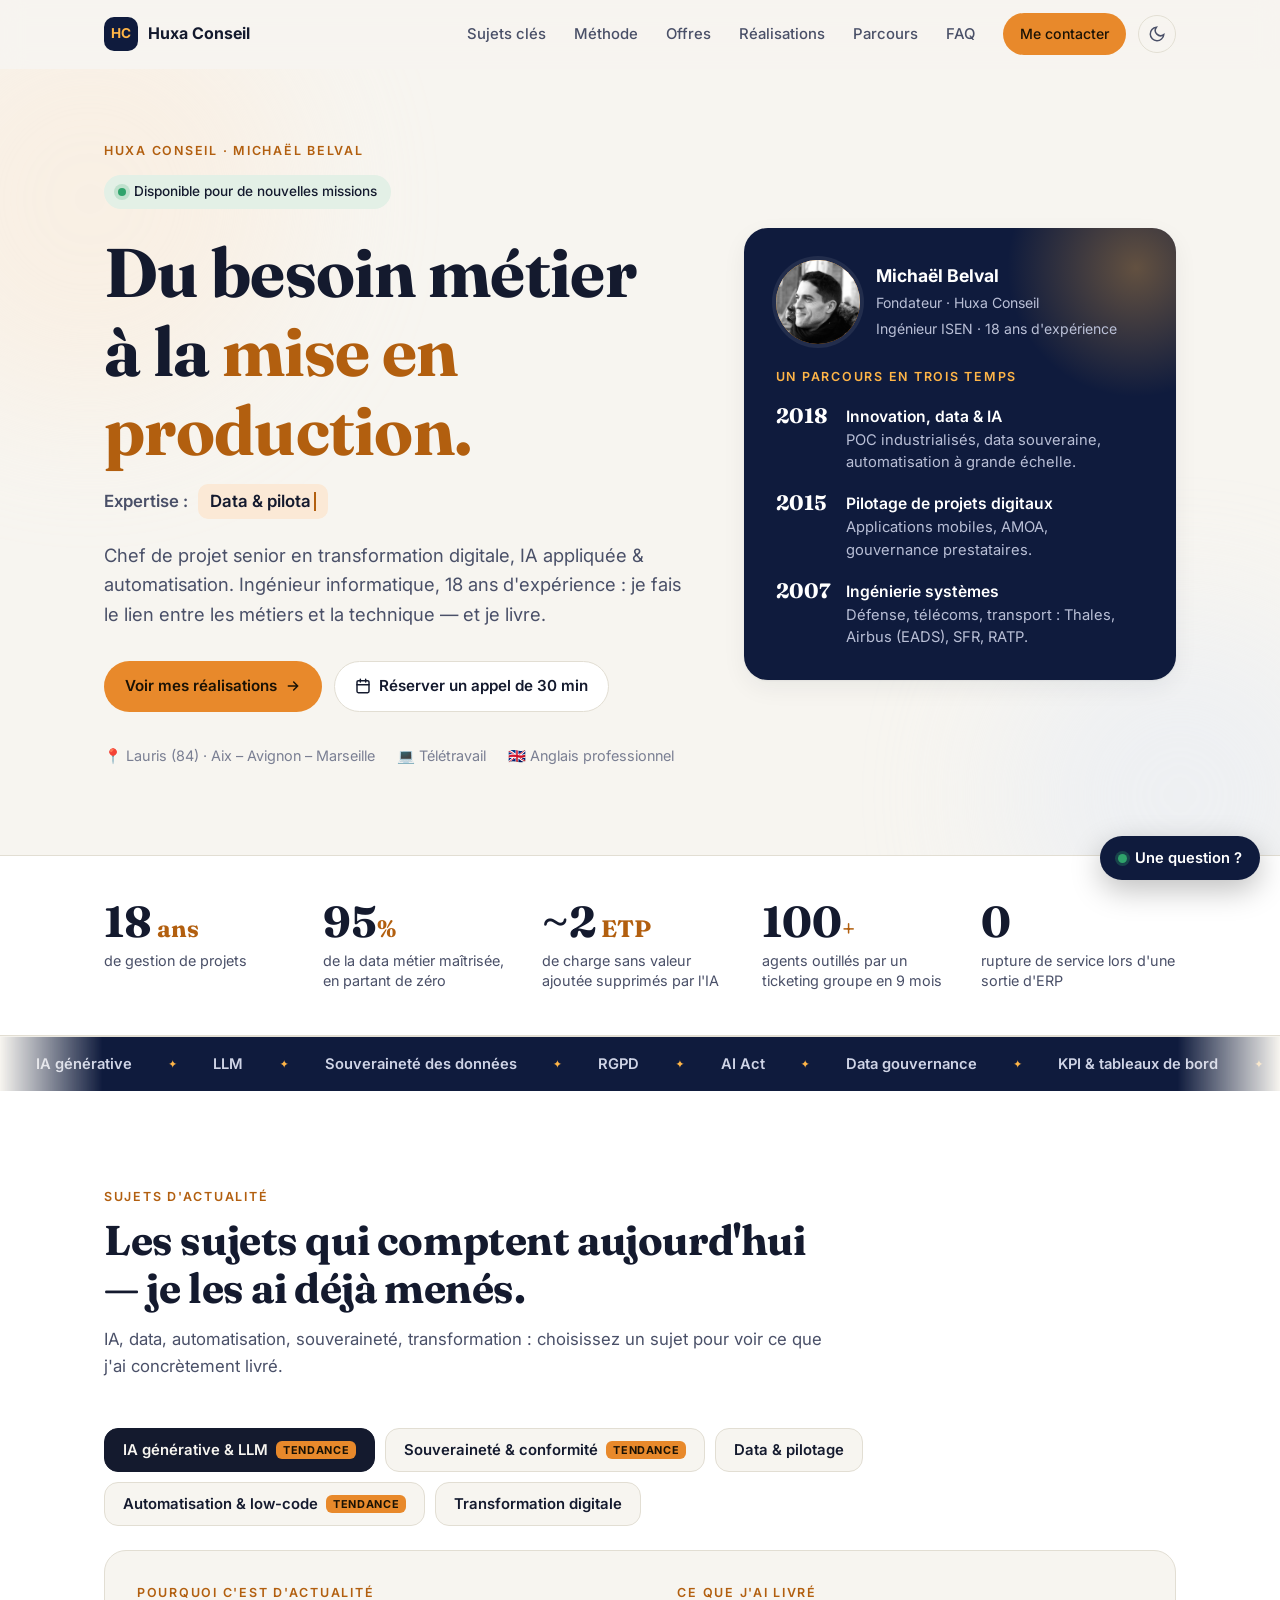
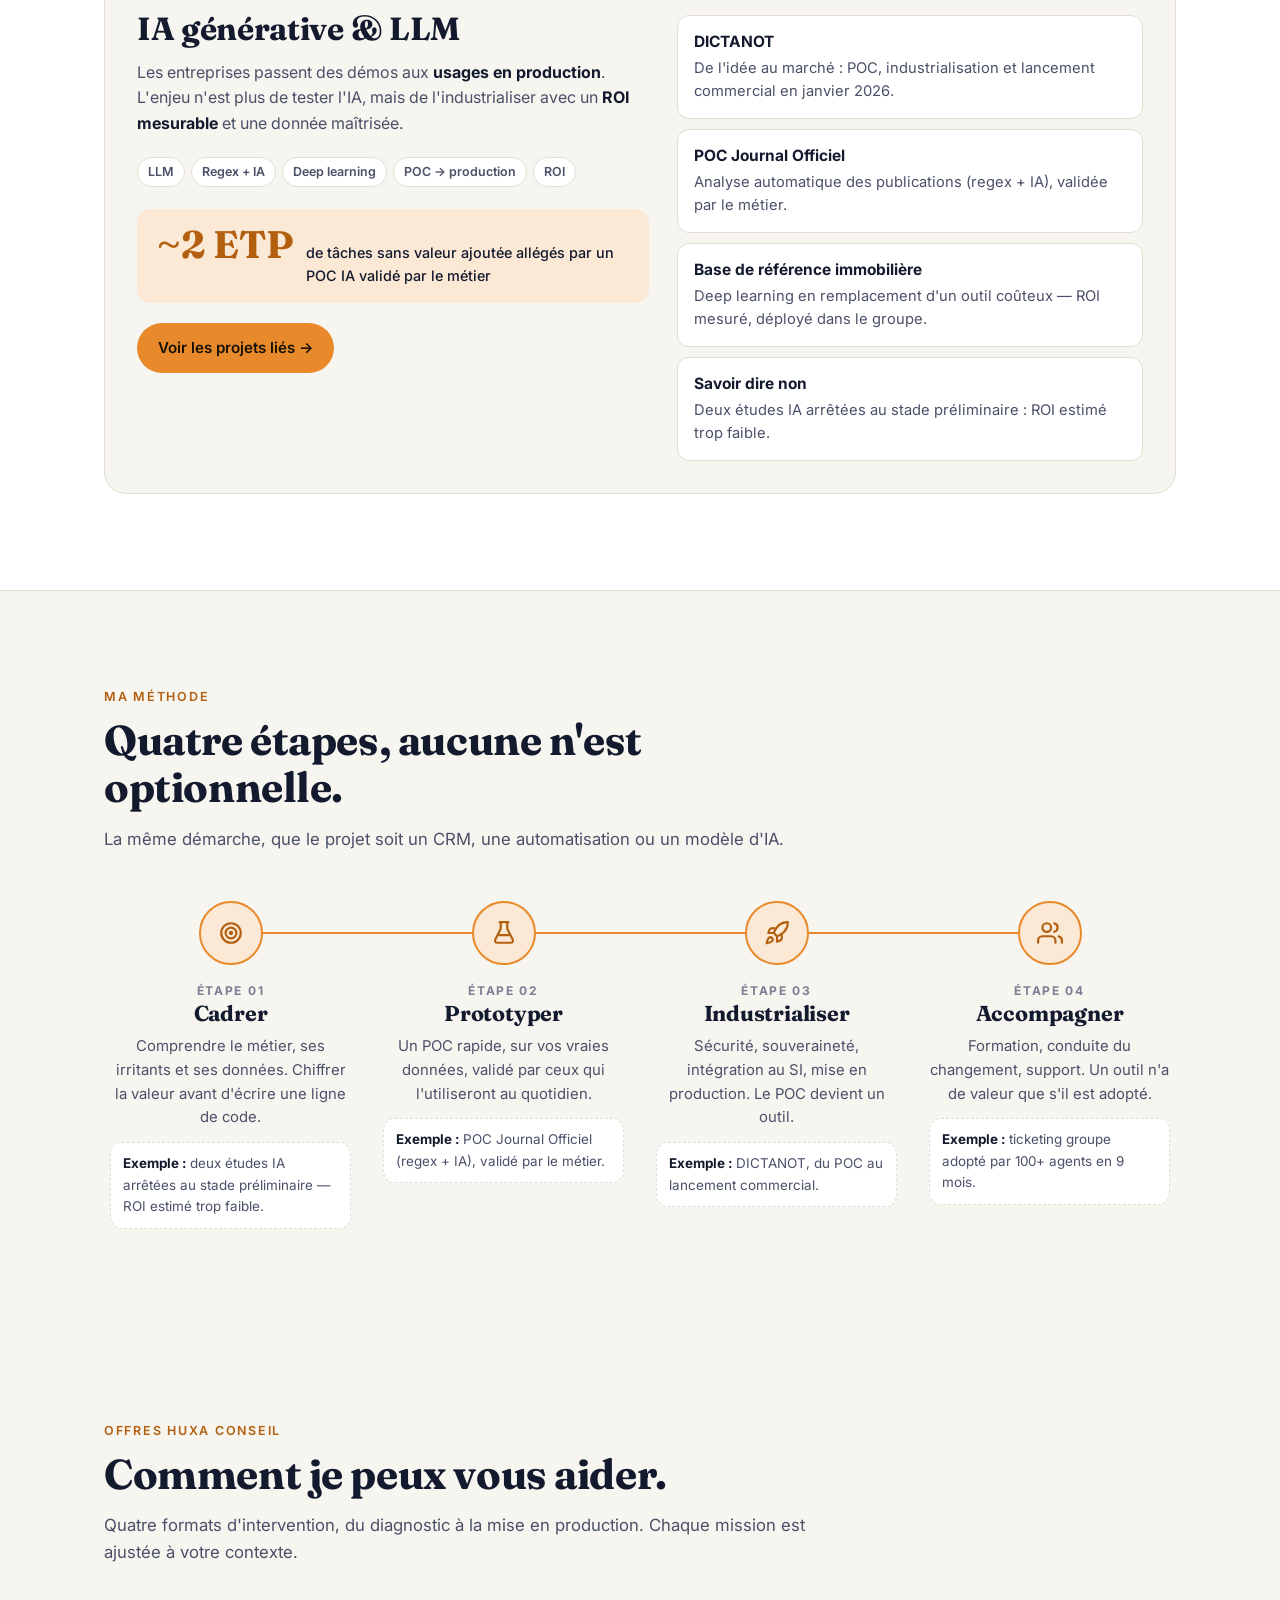
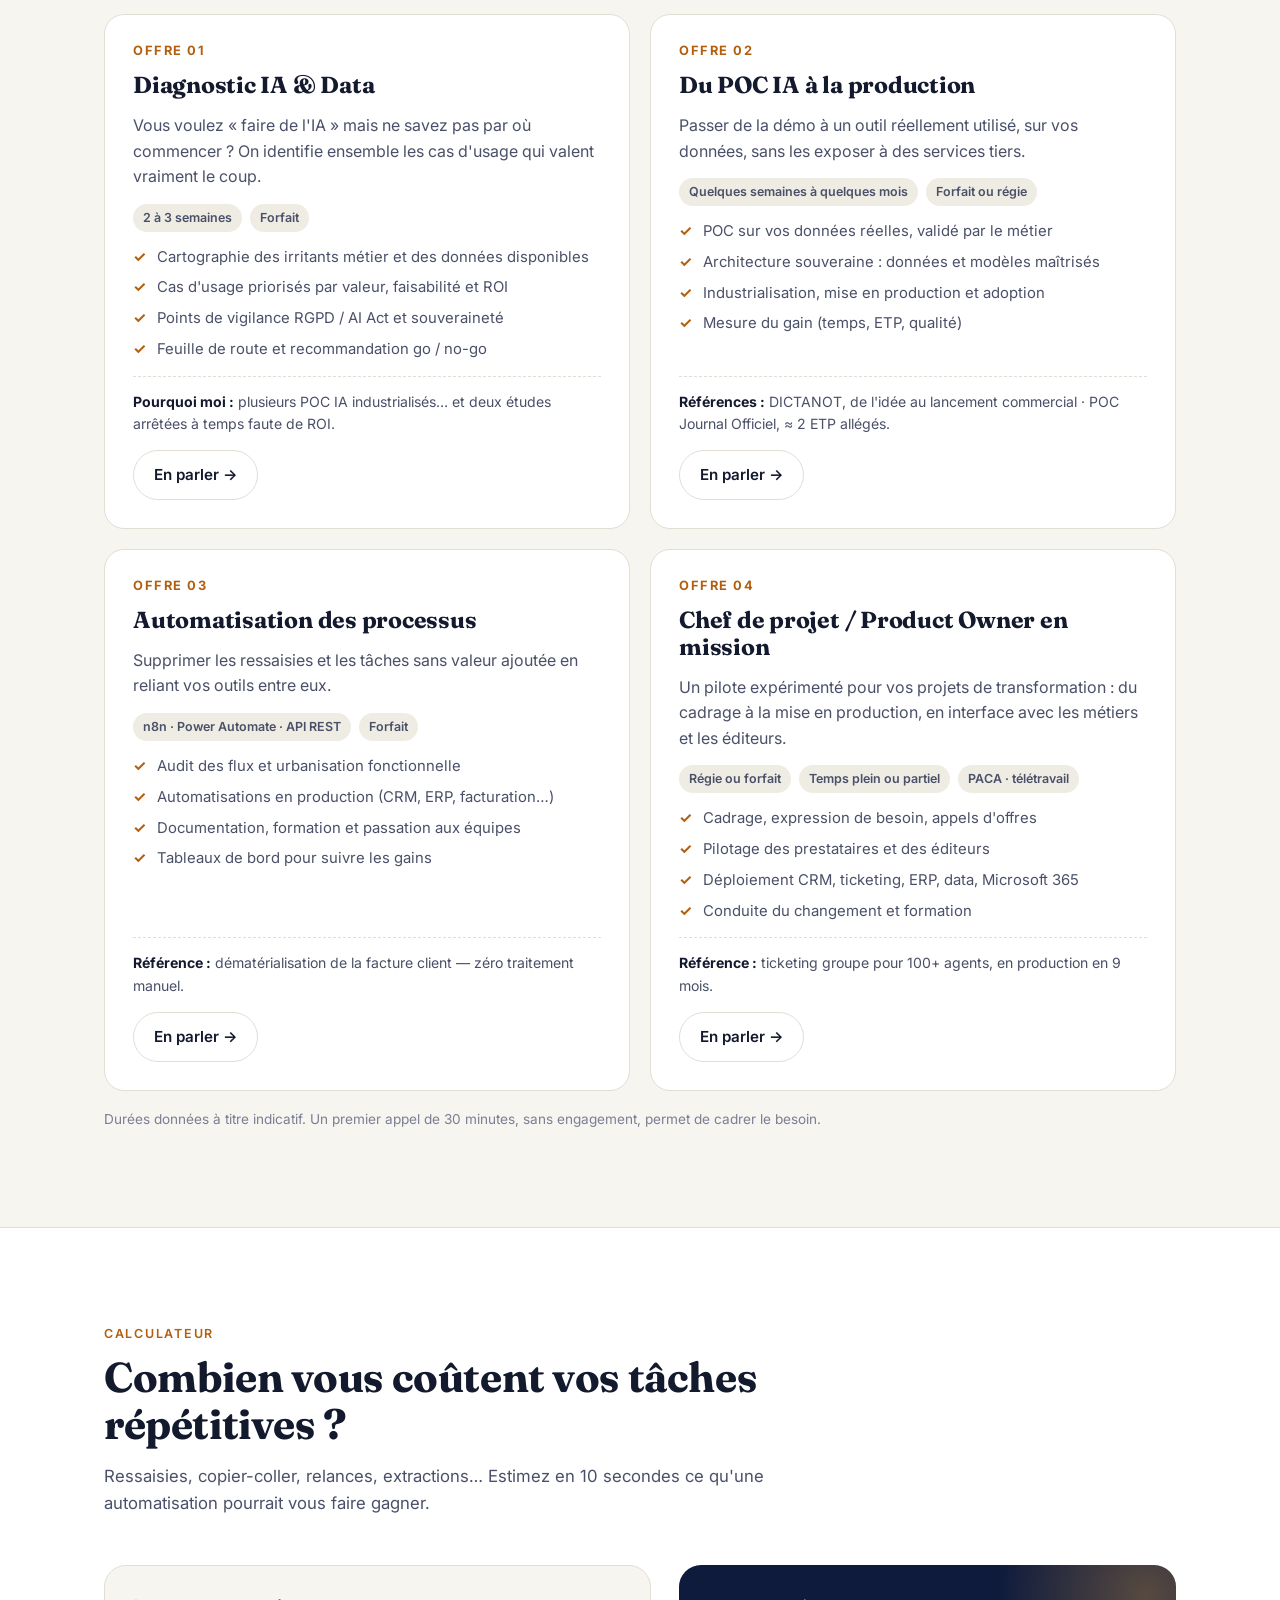
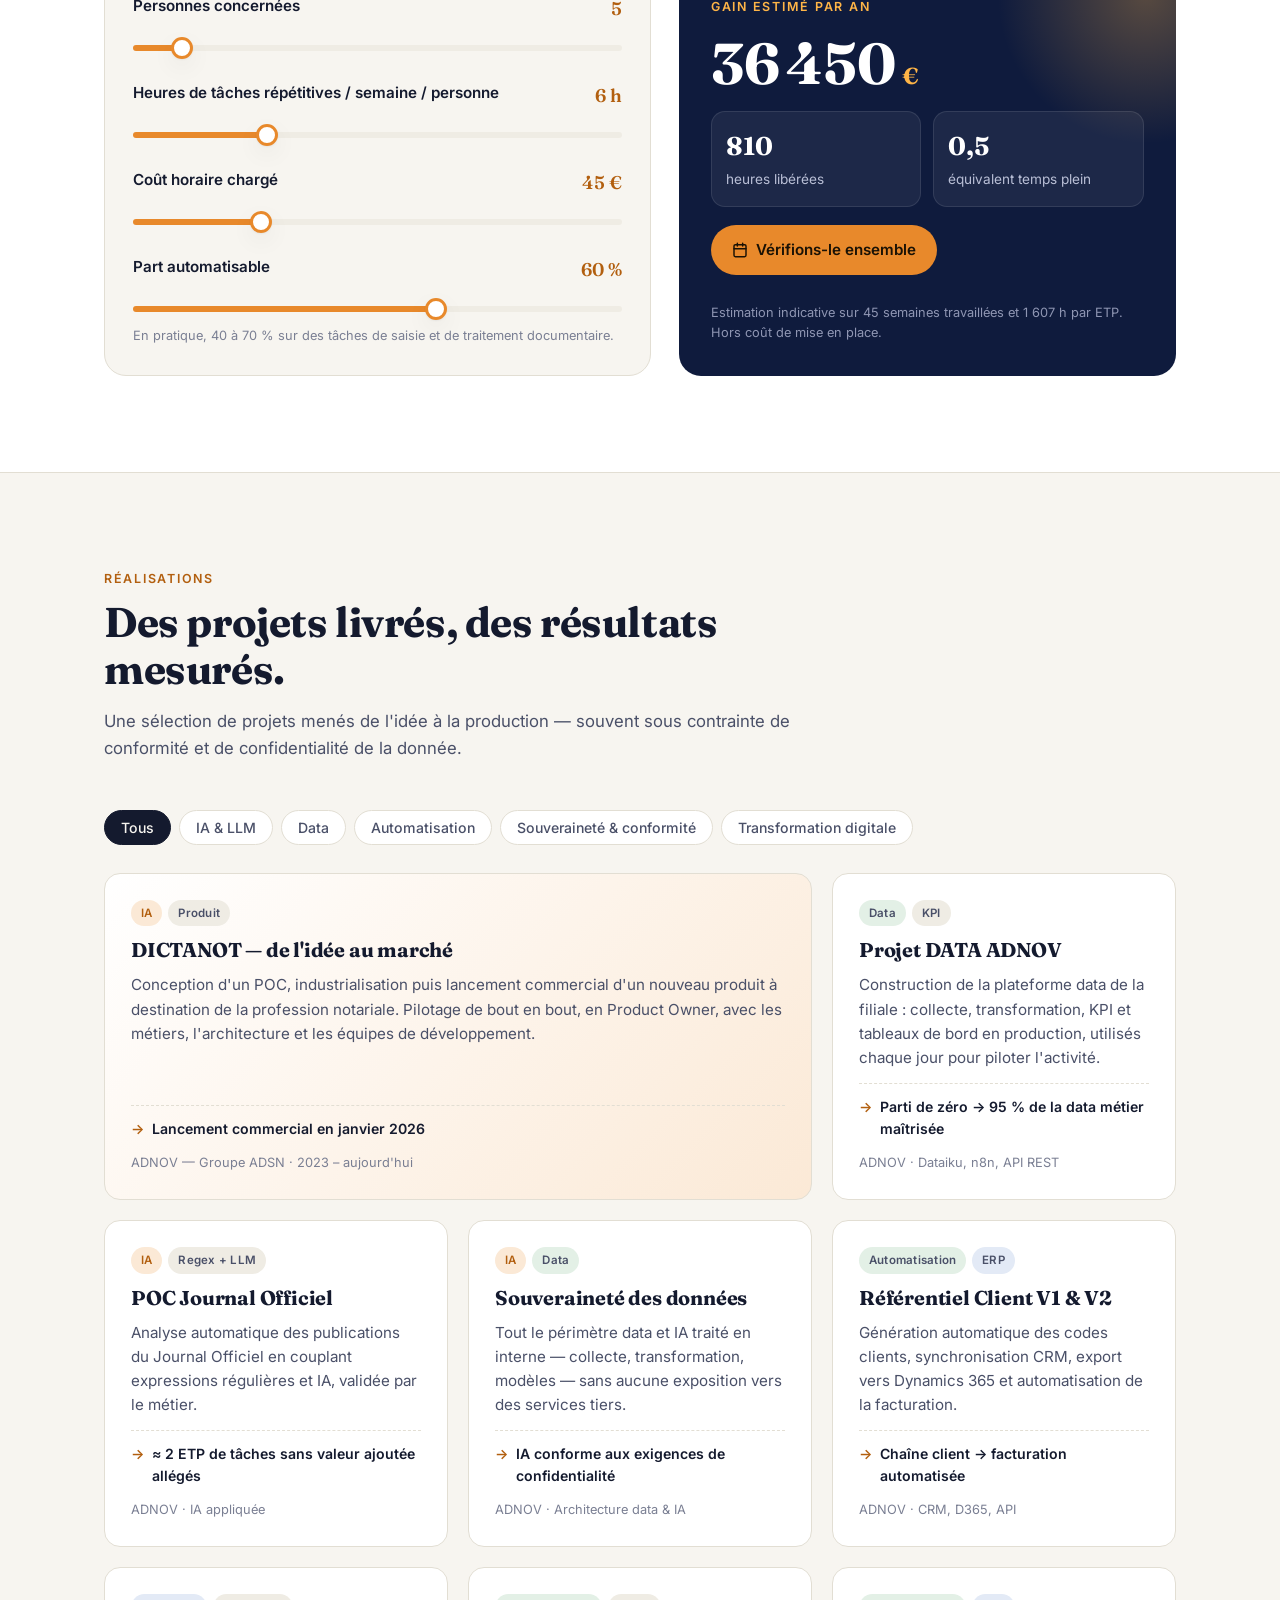
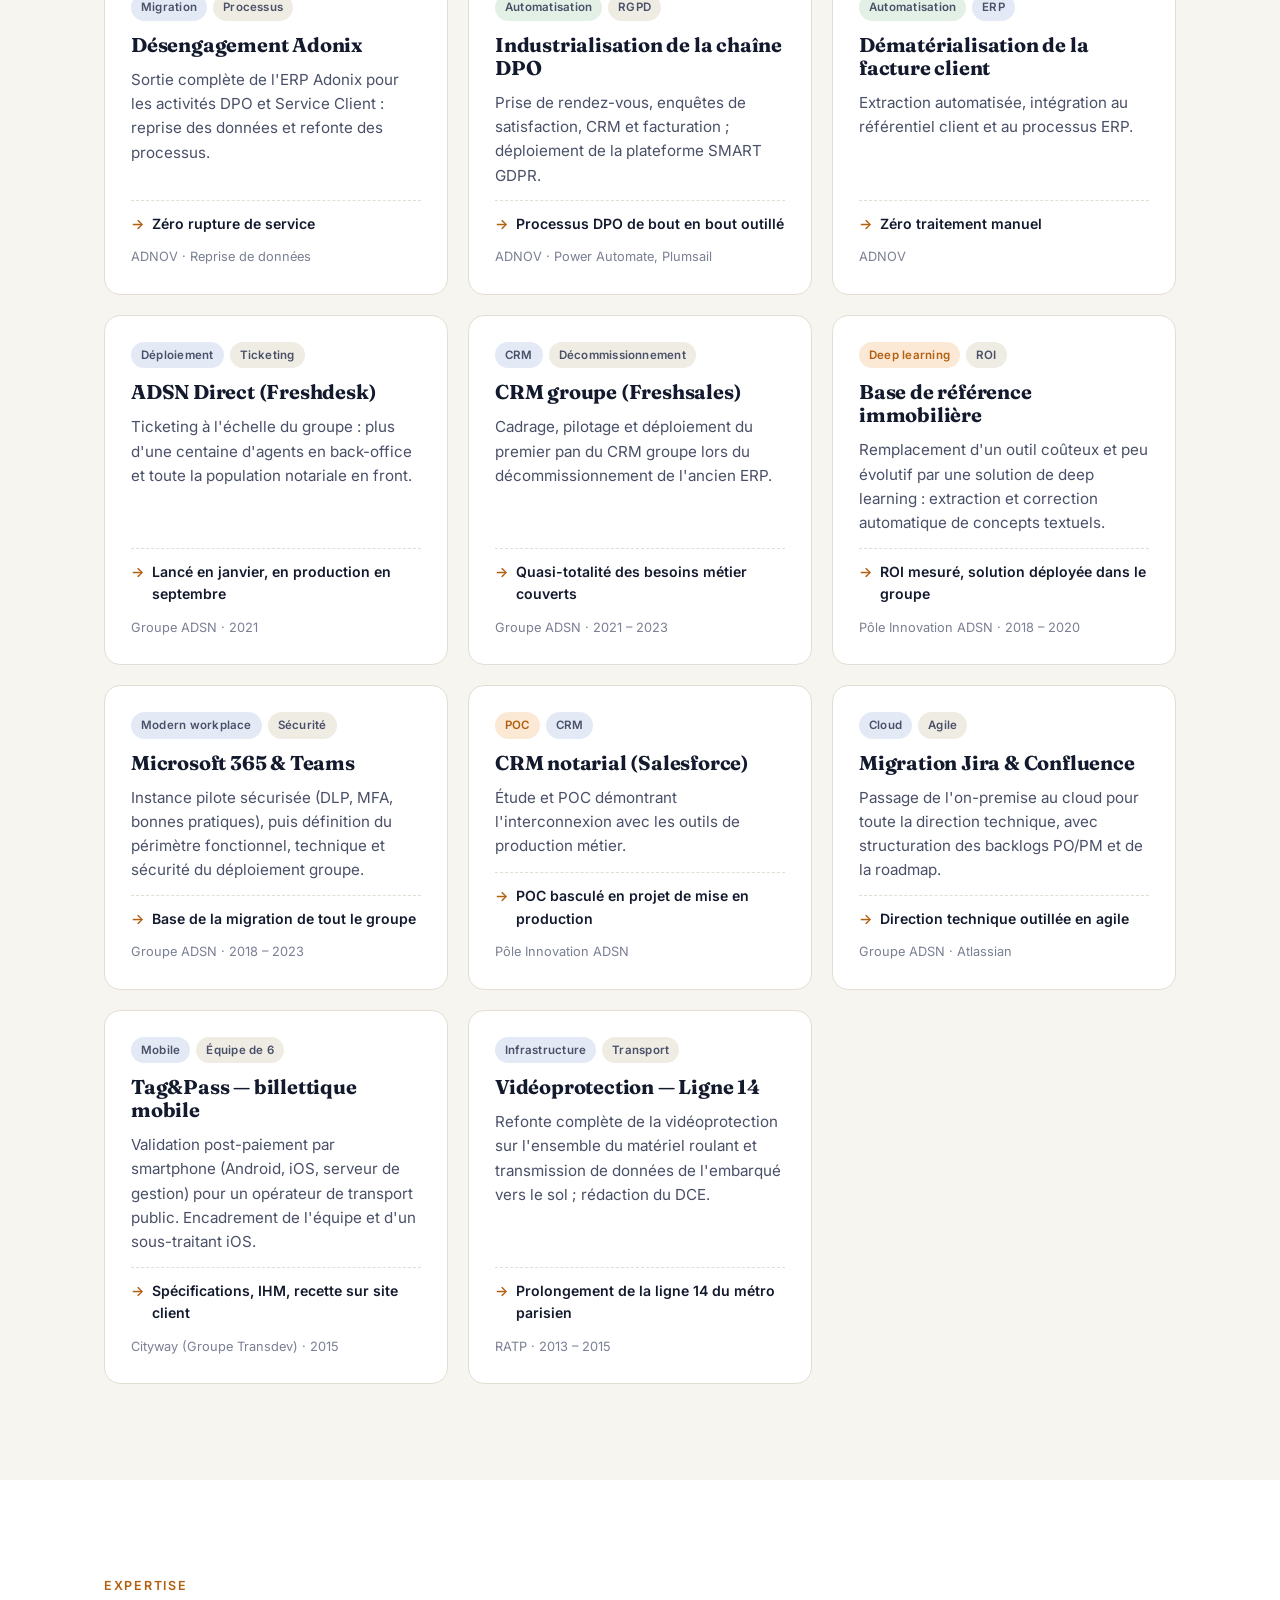
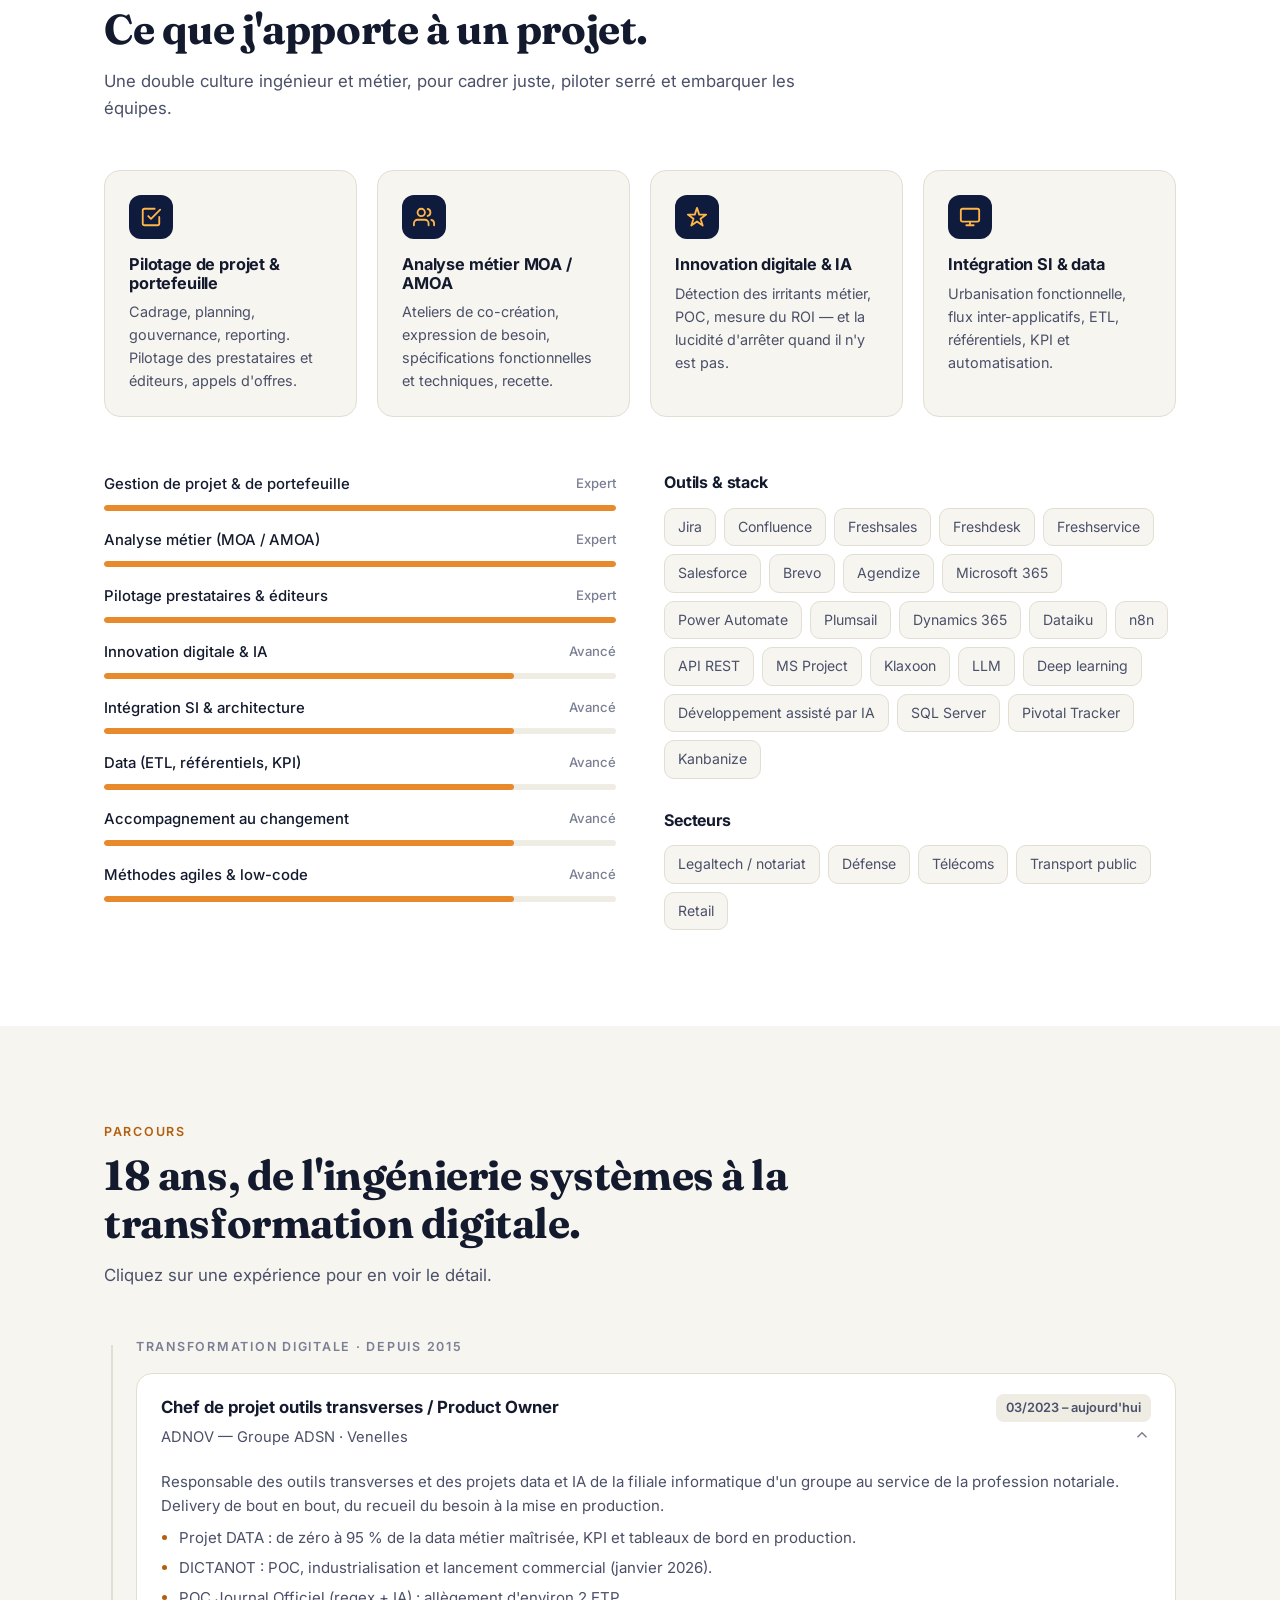
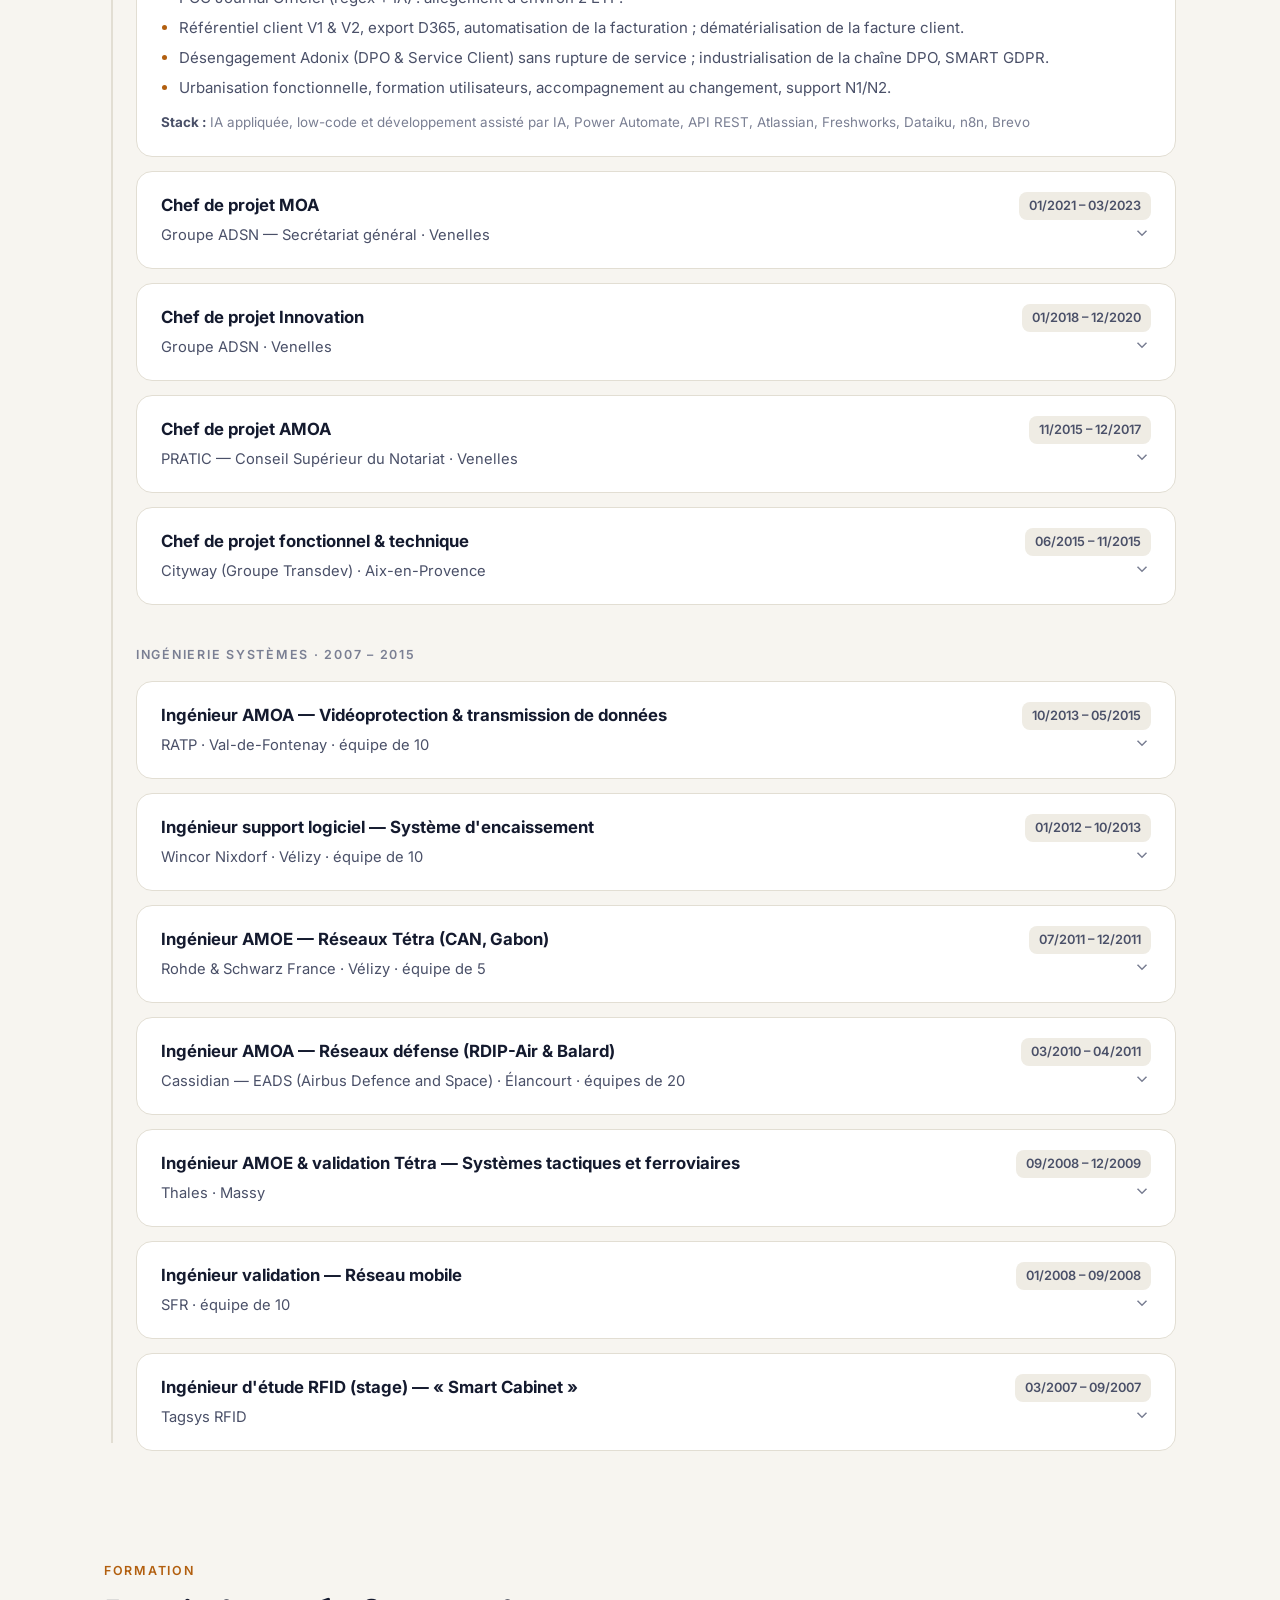
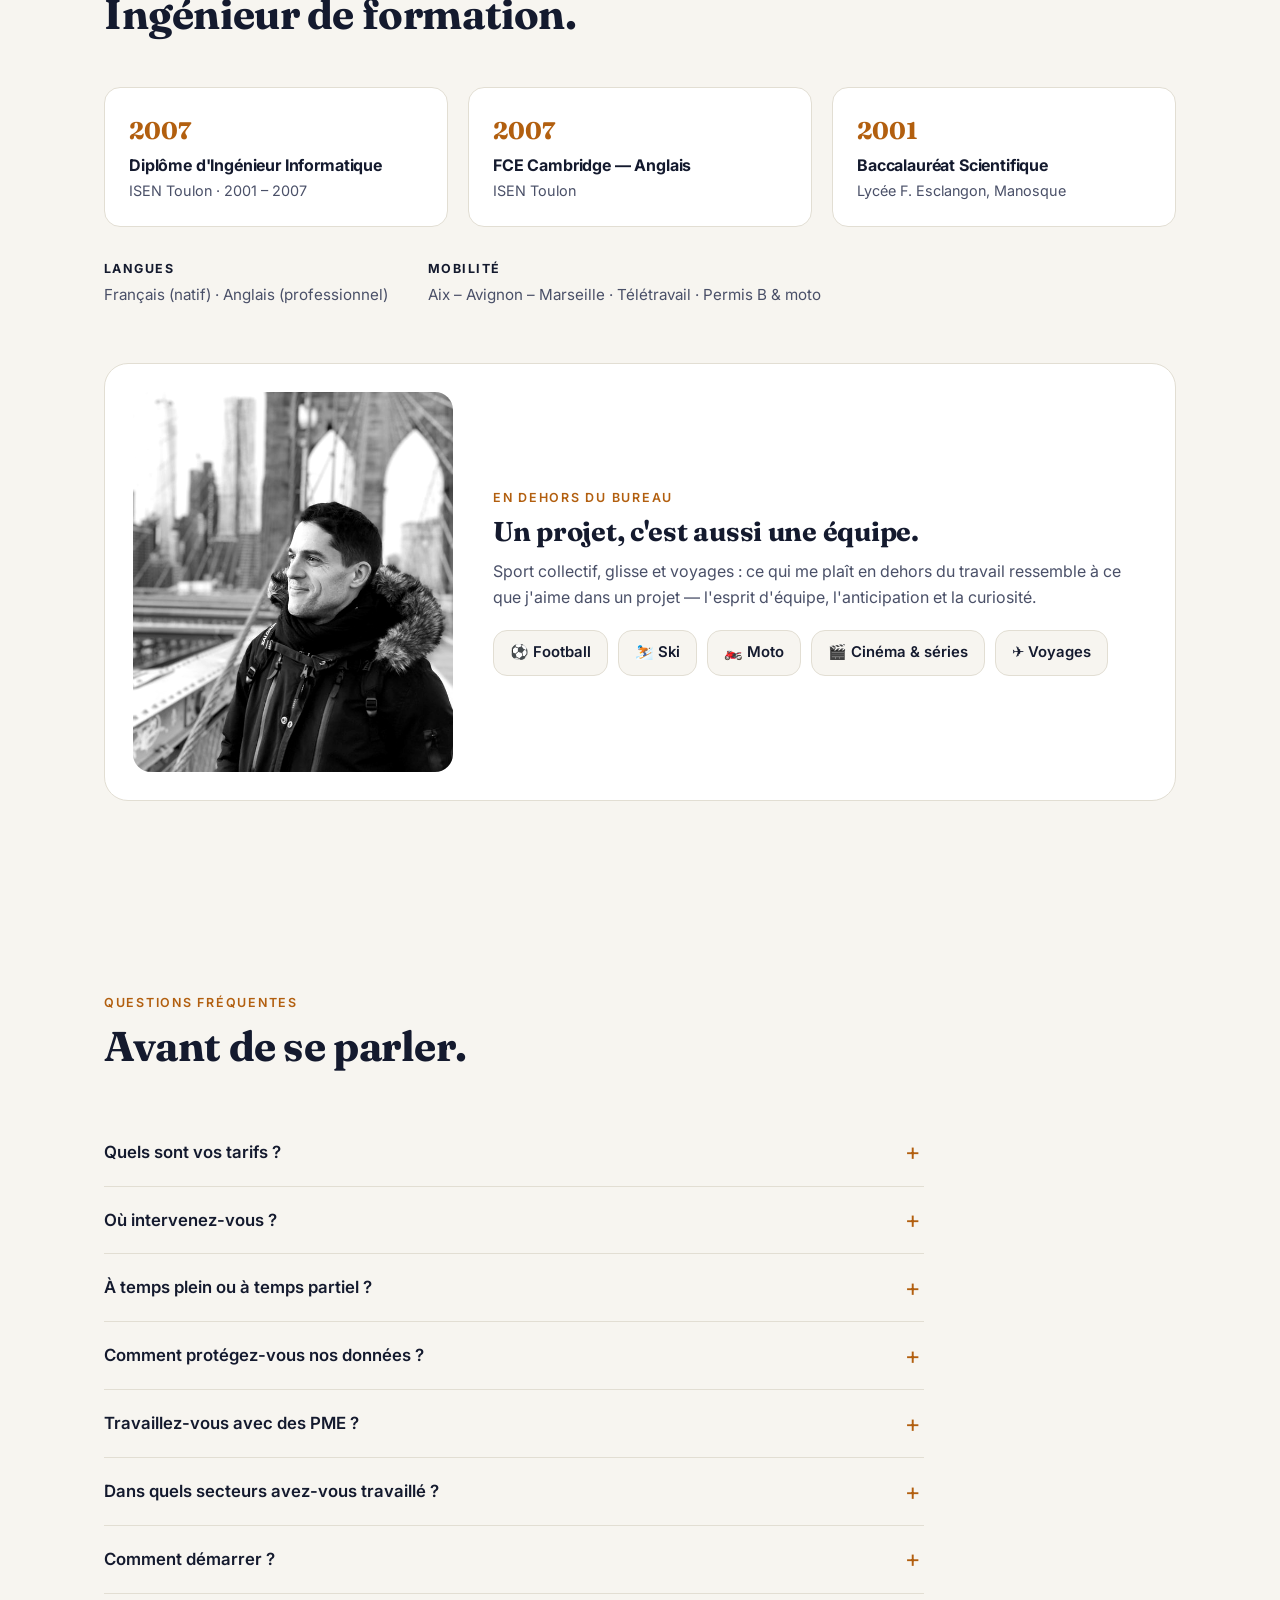
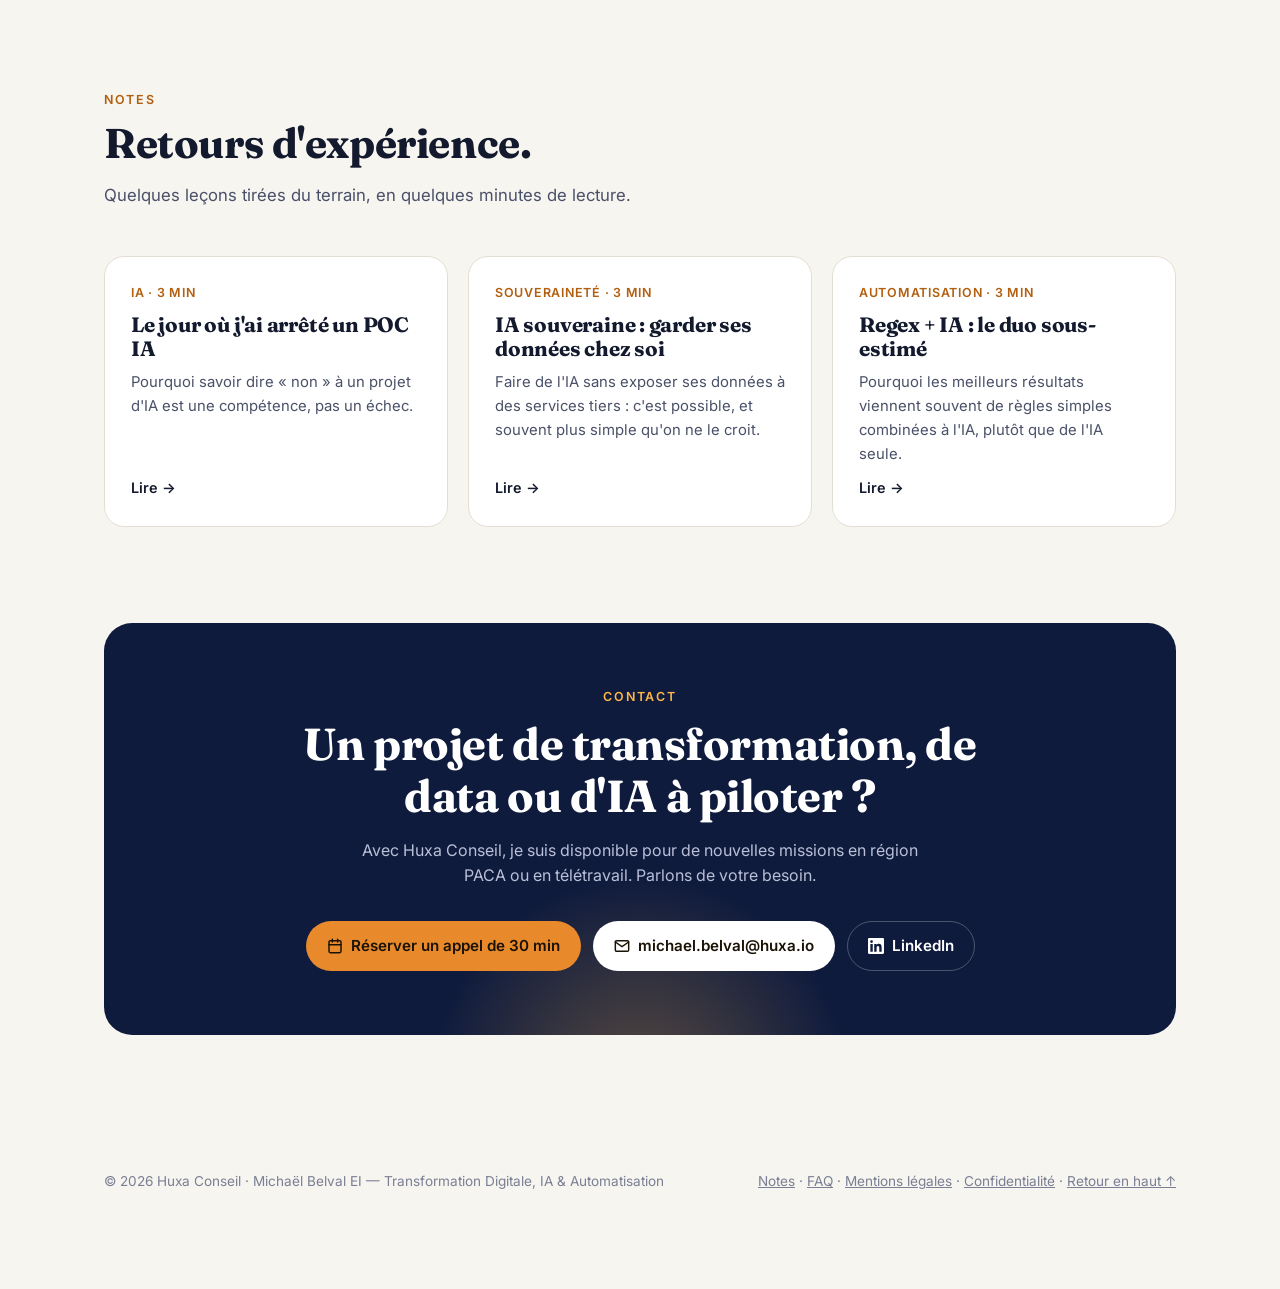
==== commit 86de2d79: "Add legal notice and privacy policy pages - mentions-legales.html: publisher (Michaël Belval EI, Hux" ====
--- a/index.html
+++ b/index.html
@@ -316,7 +316,7 @@
 .contact .btn-ghost{background:transparent;color:#fff;border-color:rgba(255,255,255,.25)}
 .contact .hero-ctas{justify-content:center;position:relative;z-index:1}
 .contact .btn-light{background:#fff;color:#1a1205}
-footer{padding:40px 0;color:var(--ink-3);font-size:.85rem}
+footer{padding:40px 0 96px;color:var(--ink-3);font-size:.85rem}
 footer .wrap{display:flex;justify-content:space-between;gap:16px;flex-wrap:wrap}
 
 /* ROTATOR */
@@ -1015,8 +1015,8 @@
 
 <footer>
   <div class="wrap">
-    <span>© <span id="yr">2026</span> Huxa Conseil · Michaël Belval — Transformation Digitale, IA &amp; Automatisation</span>
-    <span><a href="#notes">Notes</a> · <a href="#faq">FAQ</a> · <a href="#top">Retour en haut ↑</a></span>
+    <span>© <span id="yr">2026</span> Huxa Conseil · Michaël Belval EI — Transformation Digitale, IA &amp; Automatisation</span>
+    <span><a href="#notes">Notes</a> · <a href="#faq">FAQ</a> · <a href="mentions-legales.html">Mentions légales</a> · <a href="confidentialite.html">Confidentialité</a> · <a href="#top">Retour en haut ↑</a></span>
   </div>
 </footer>
 
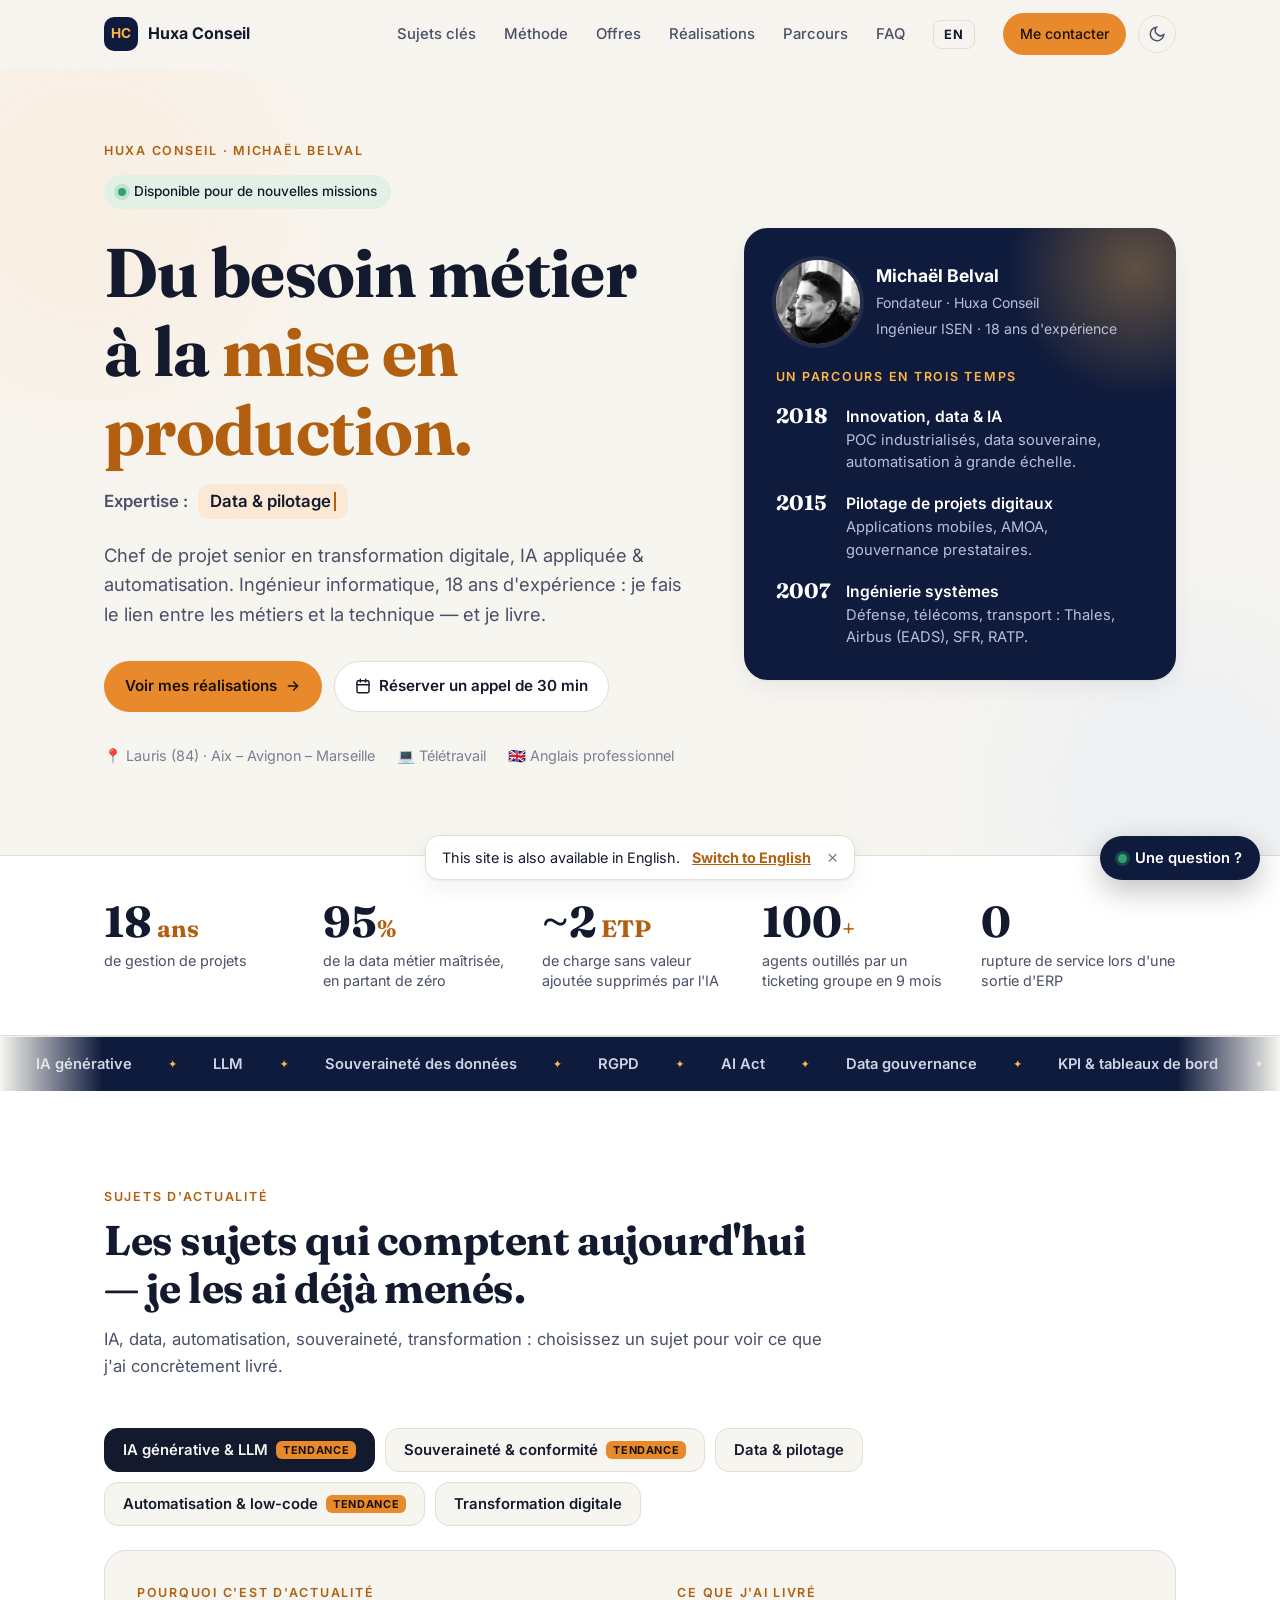
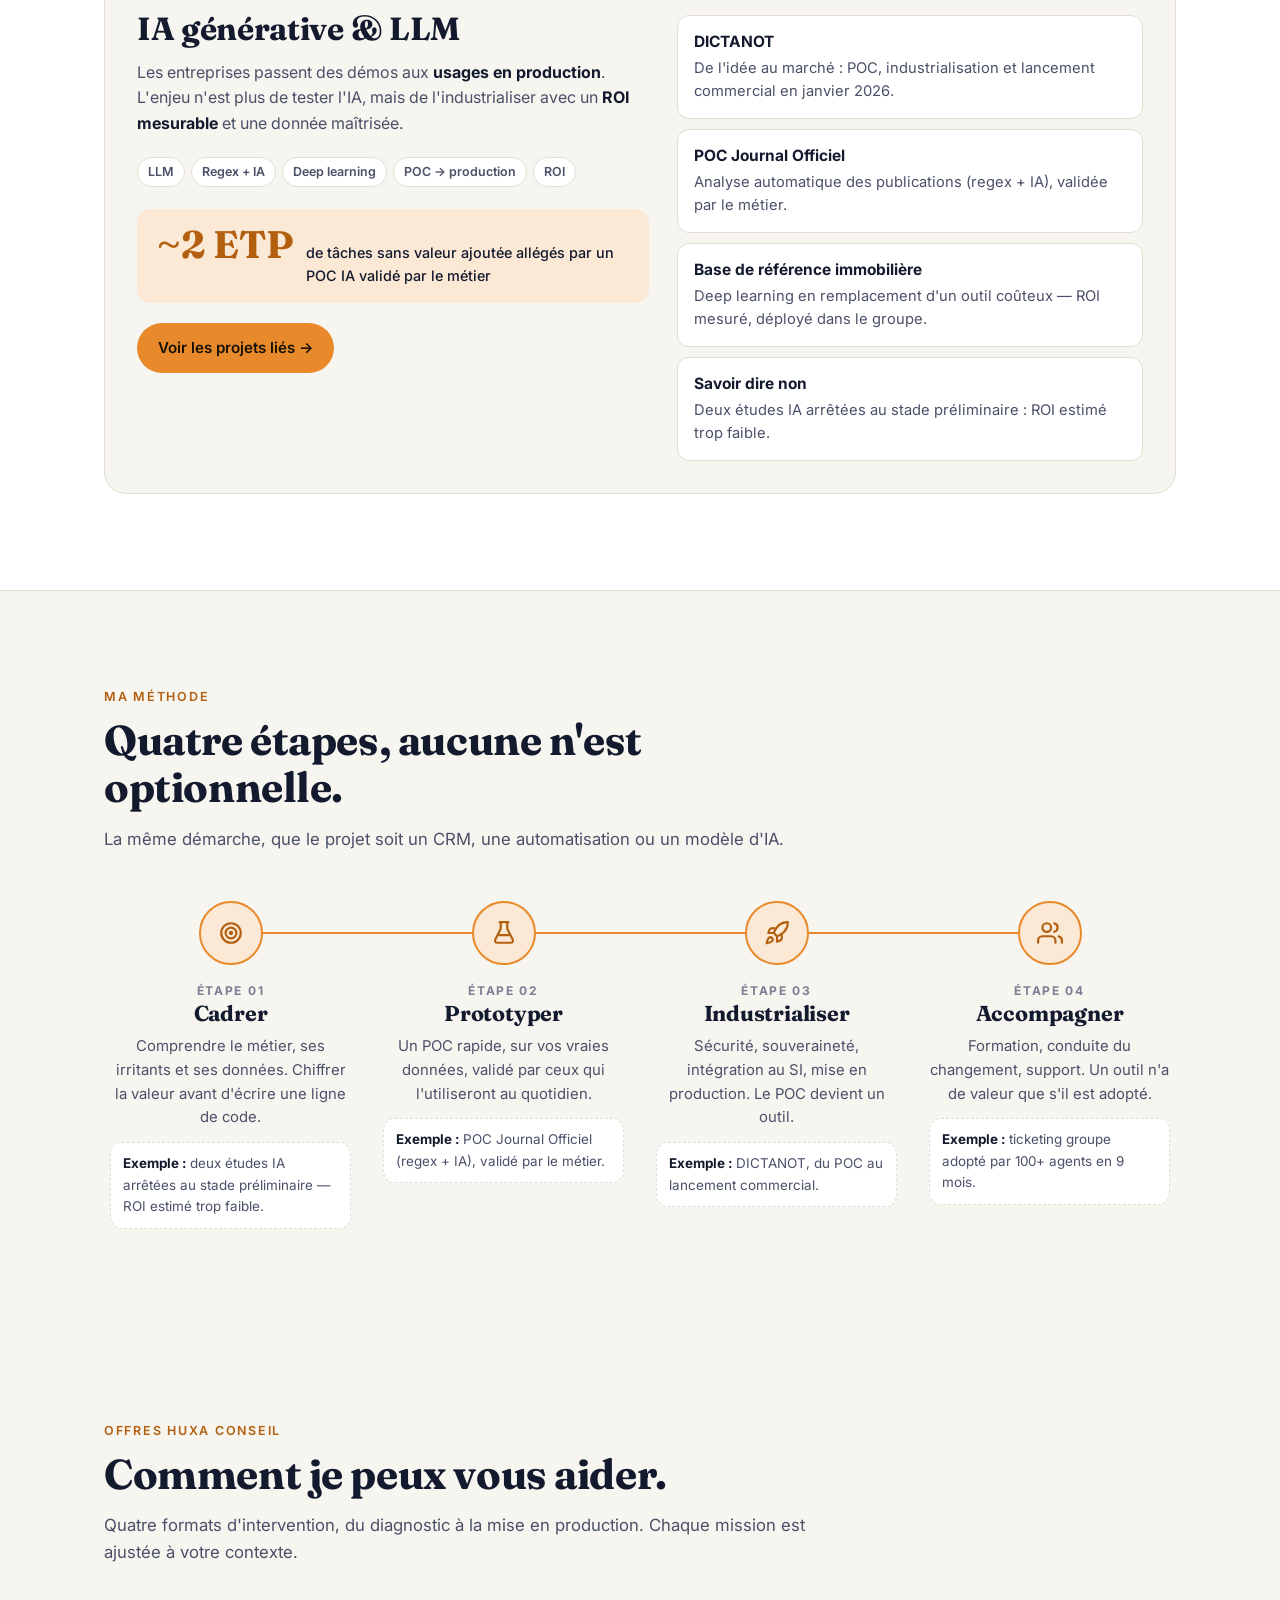
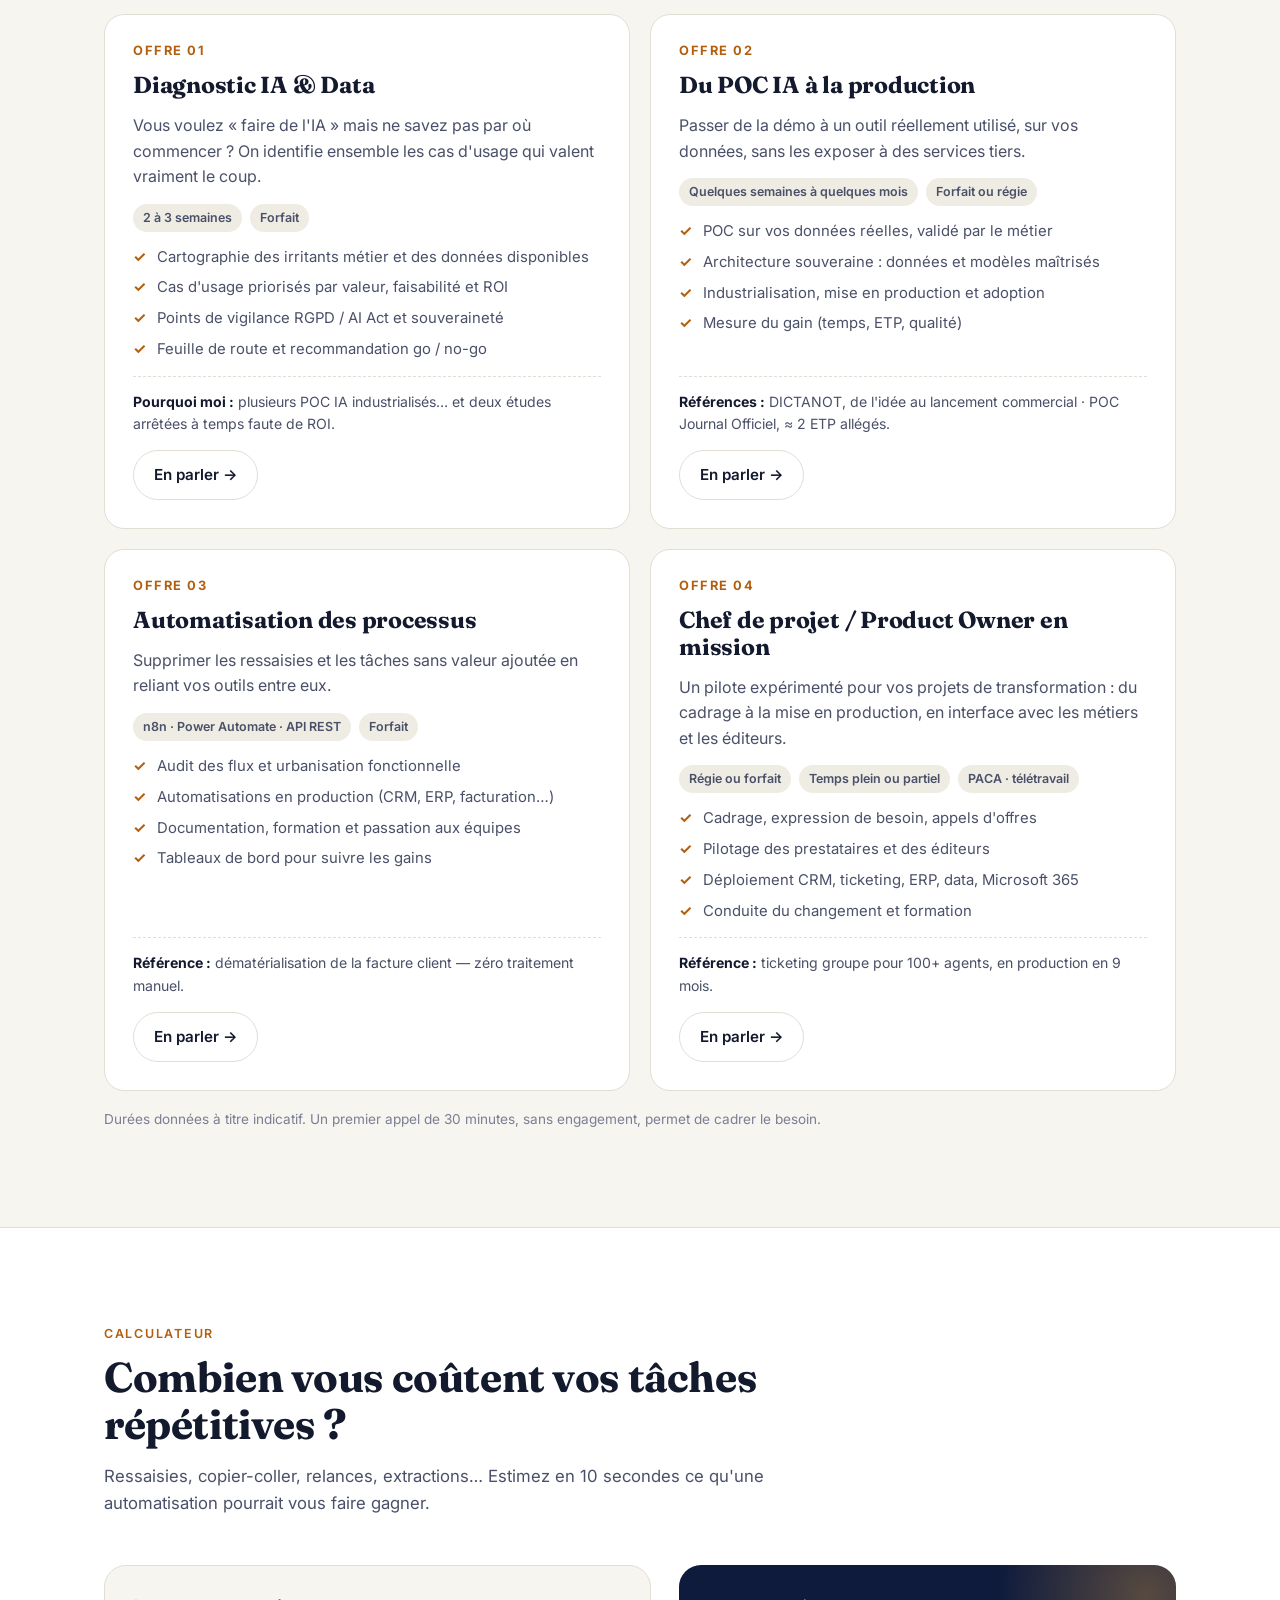
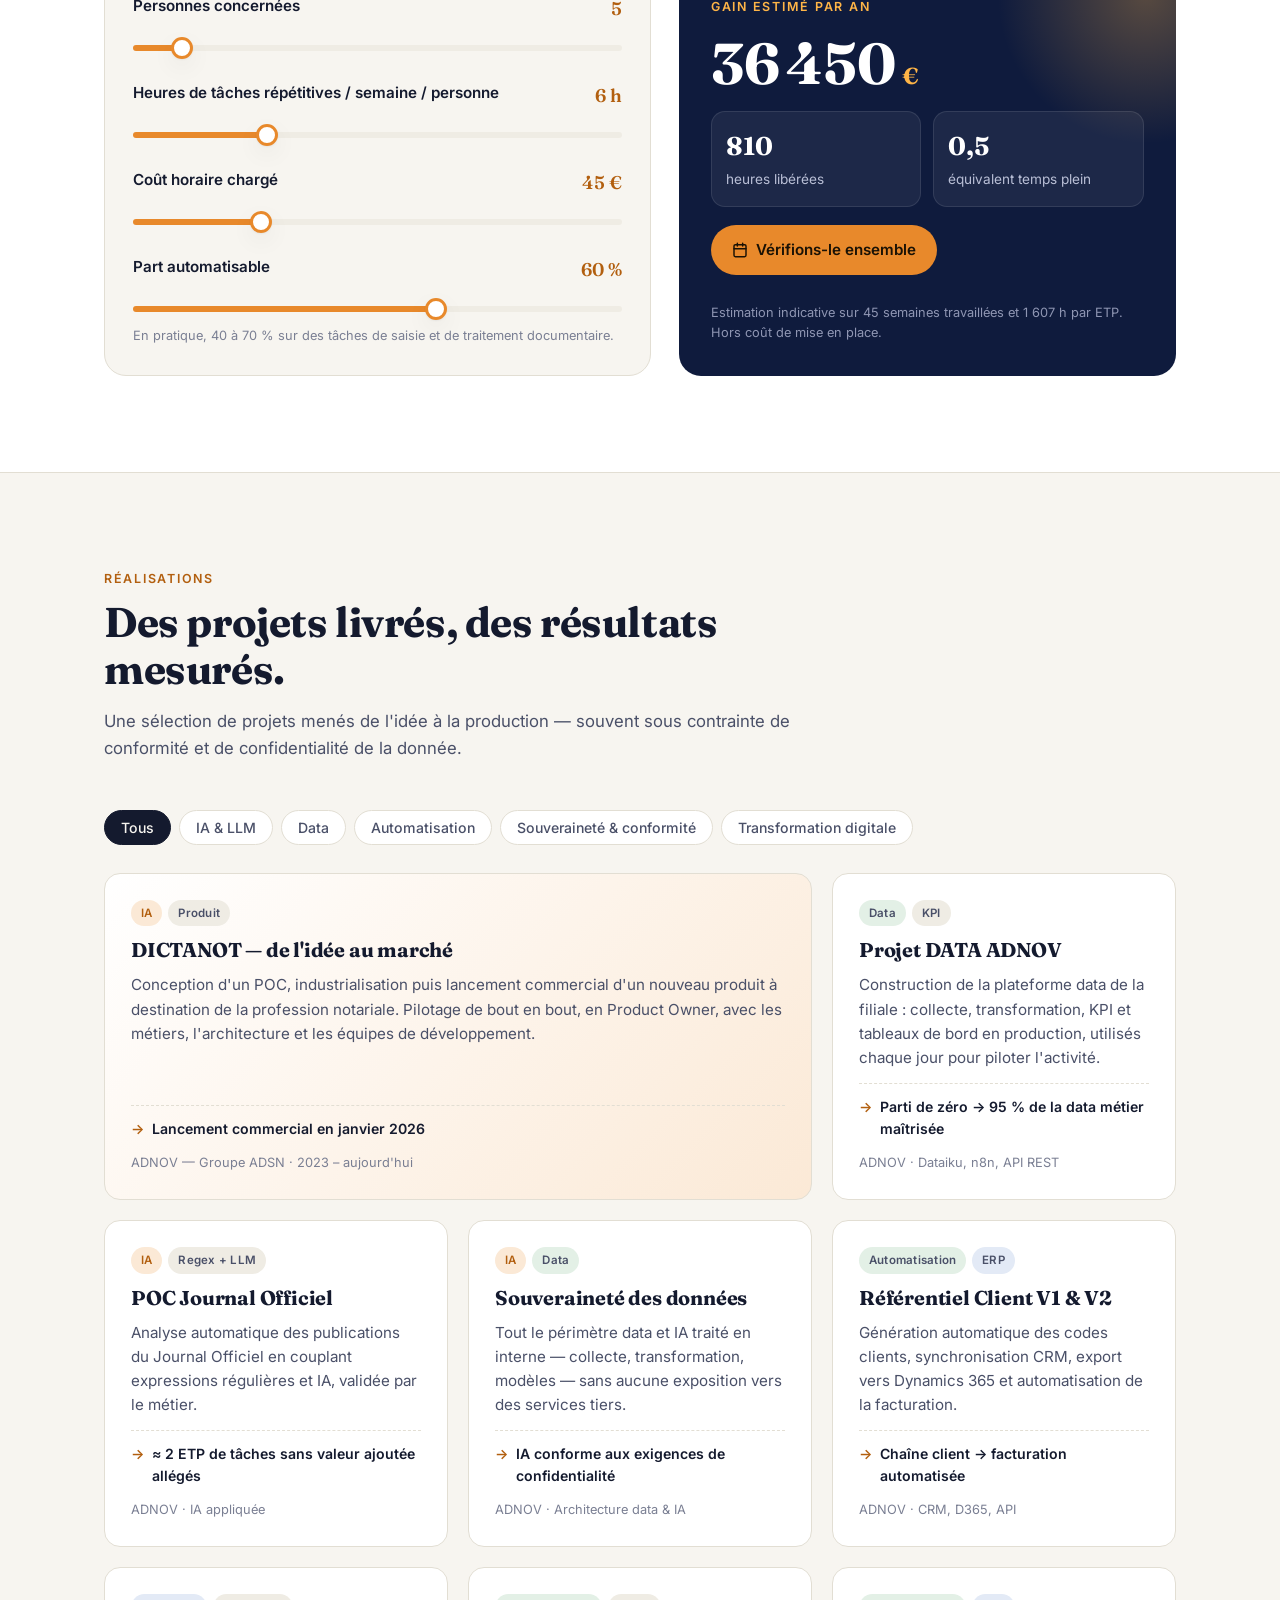
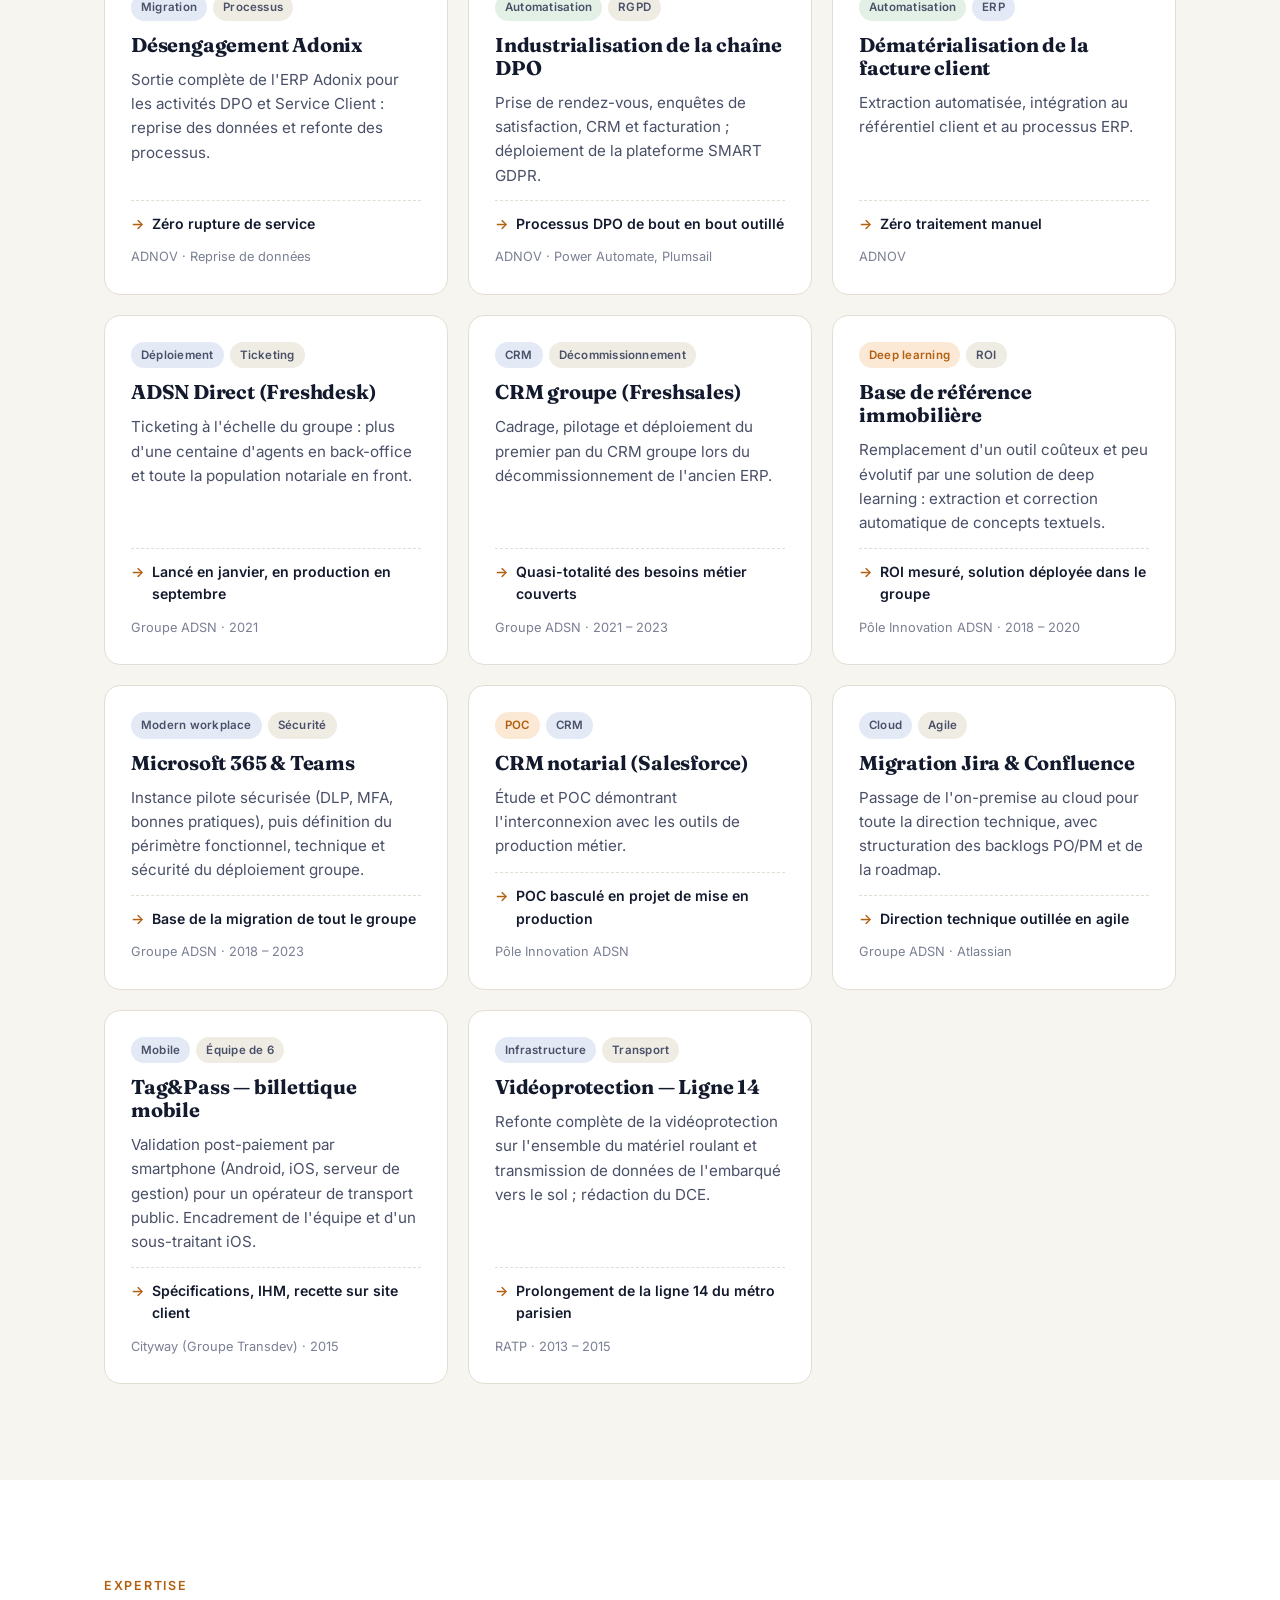
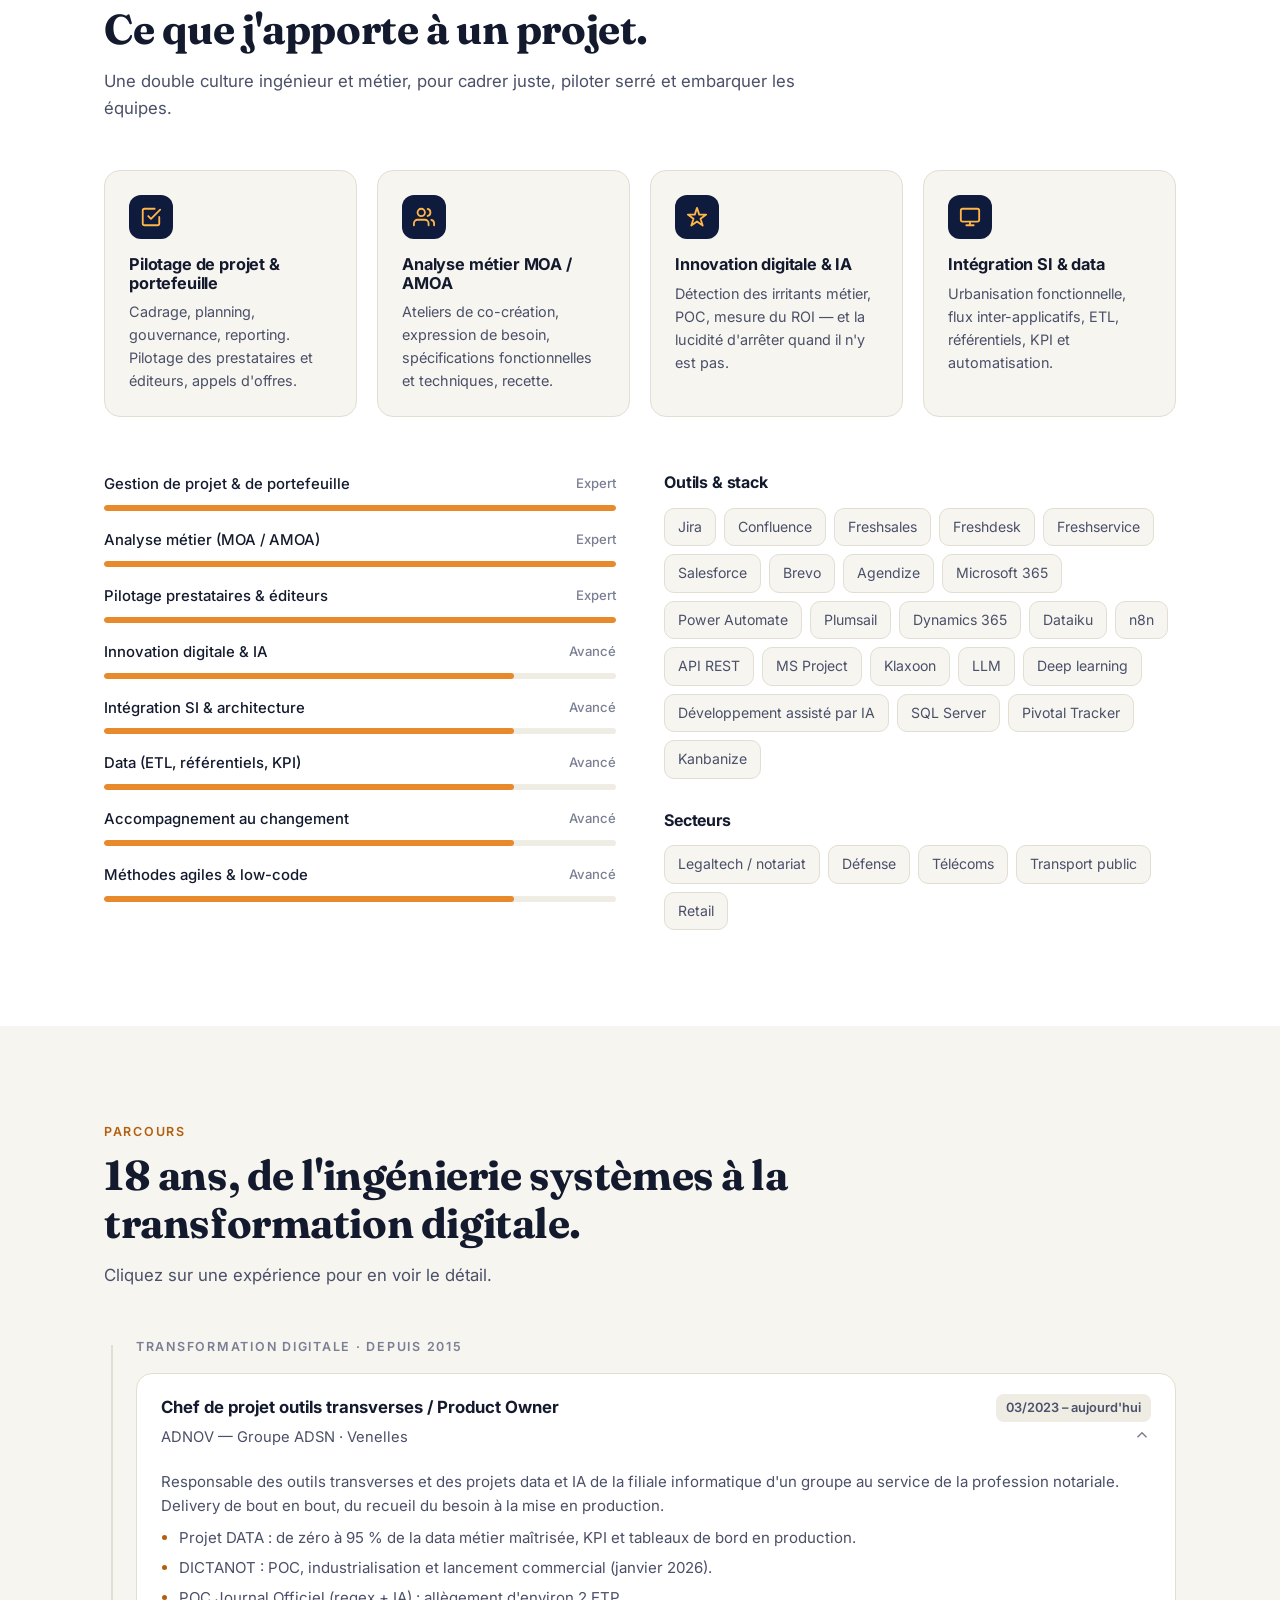
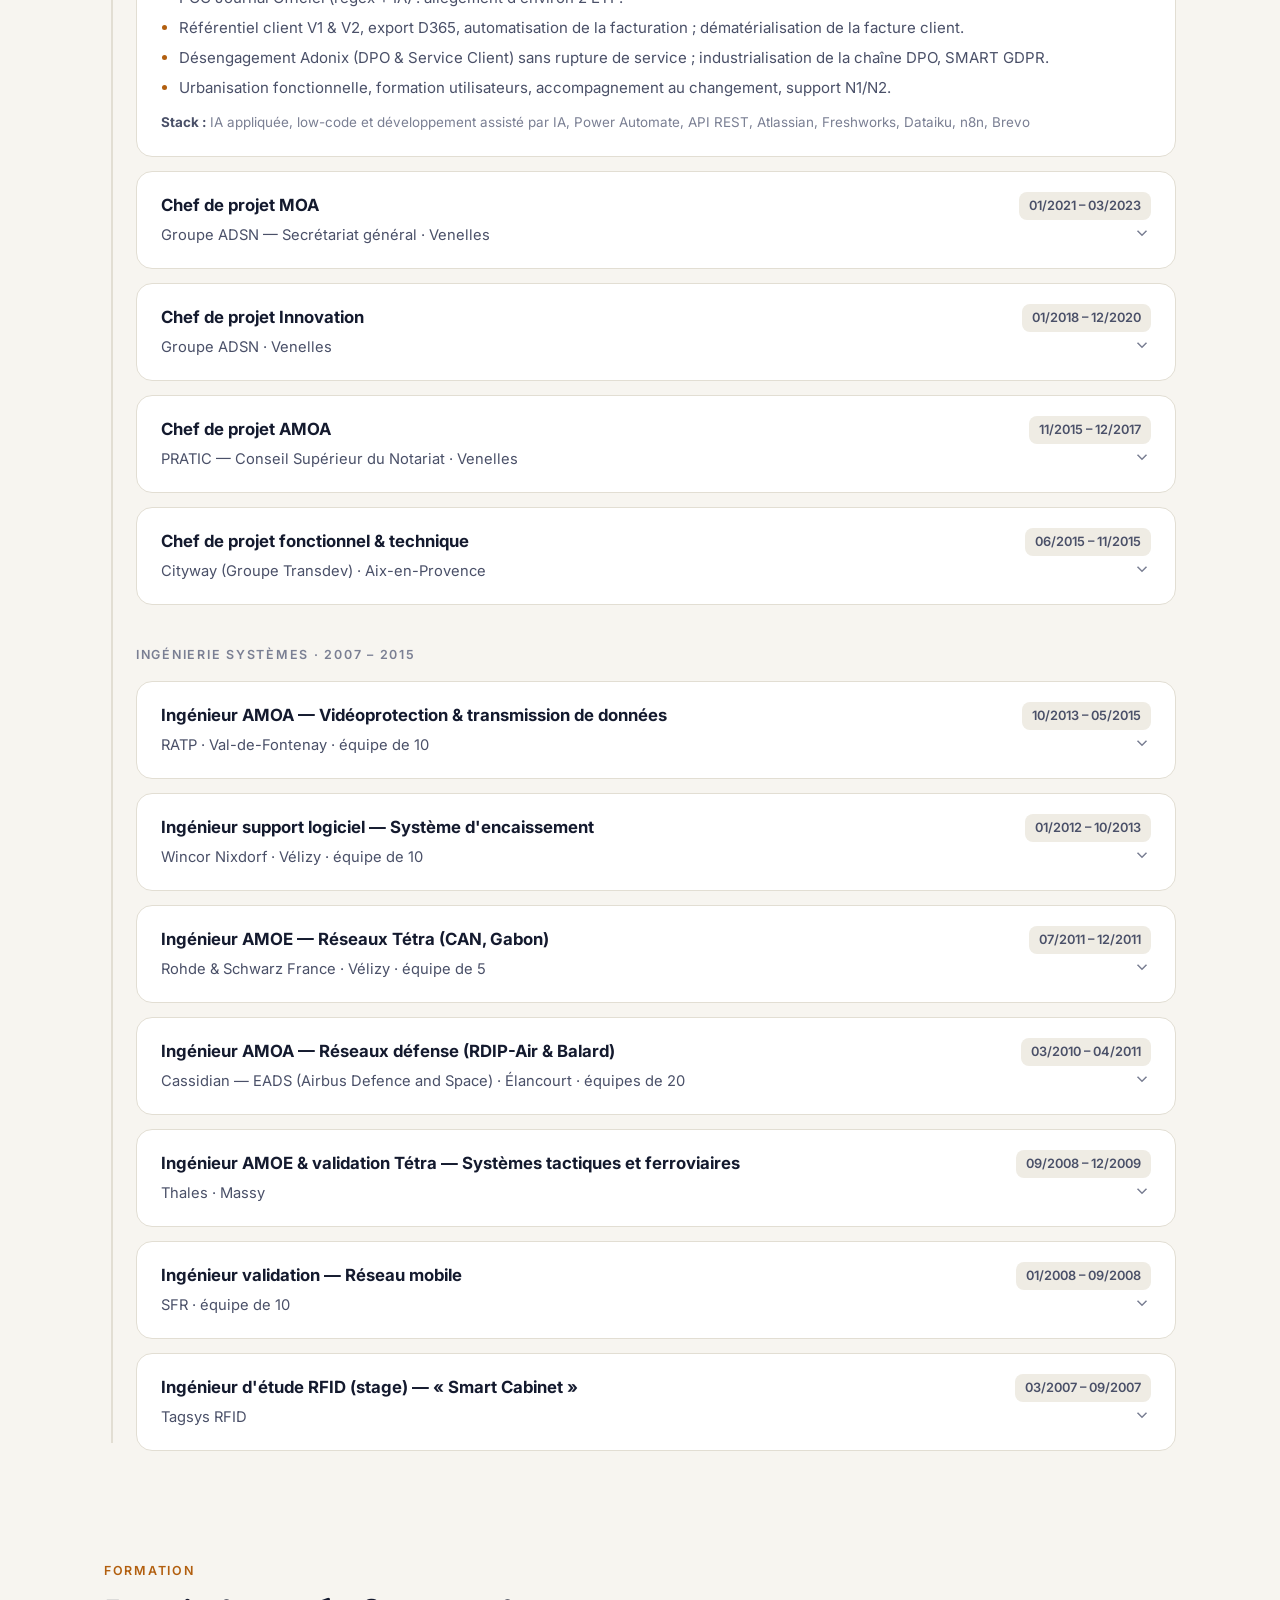
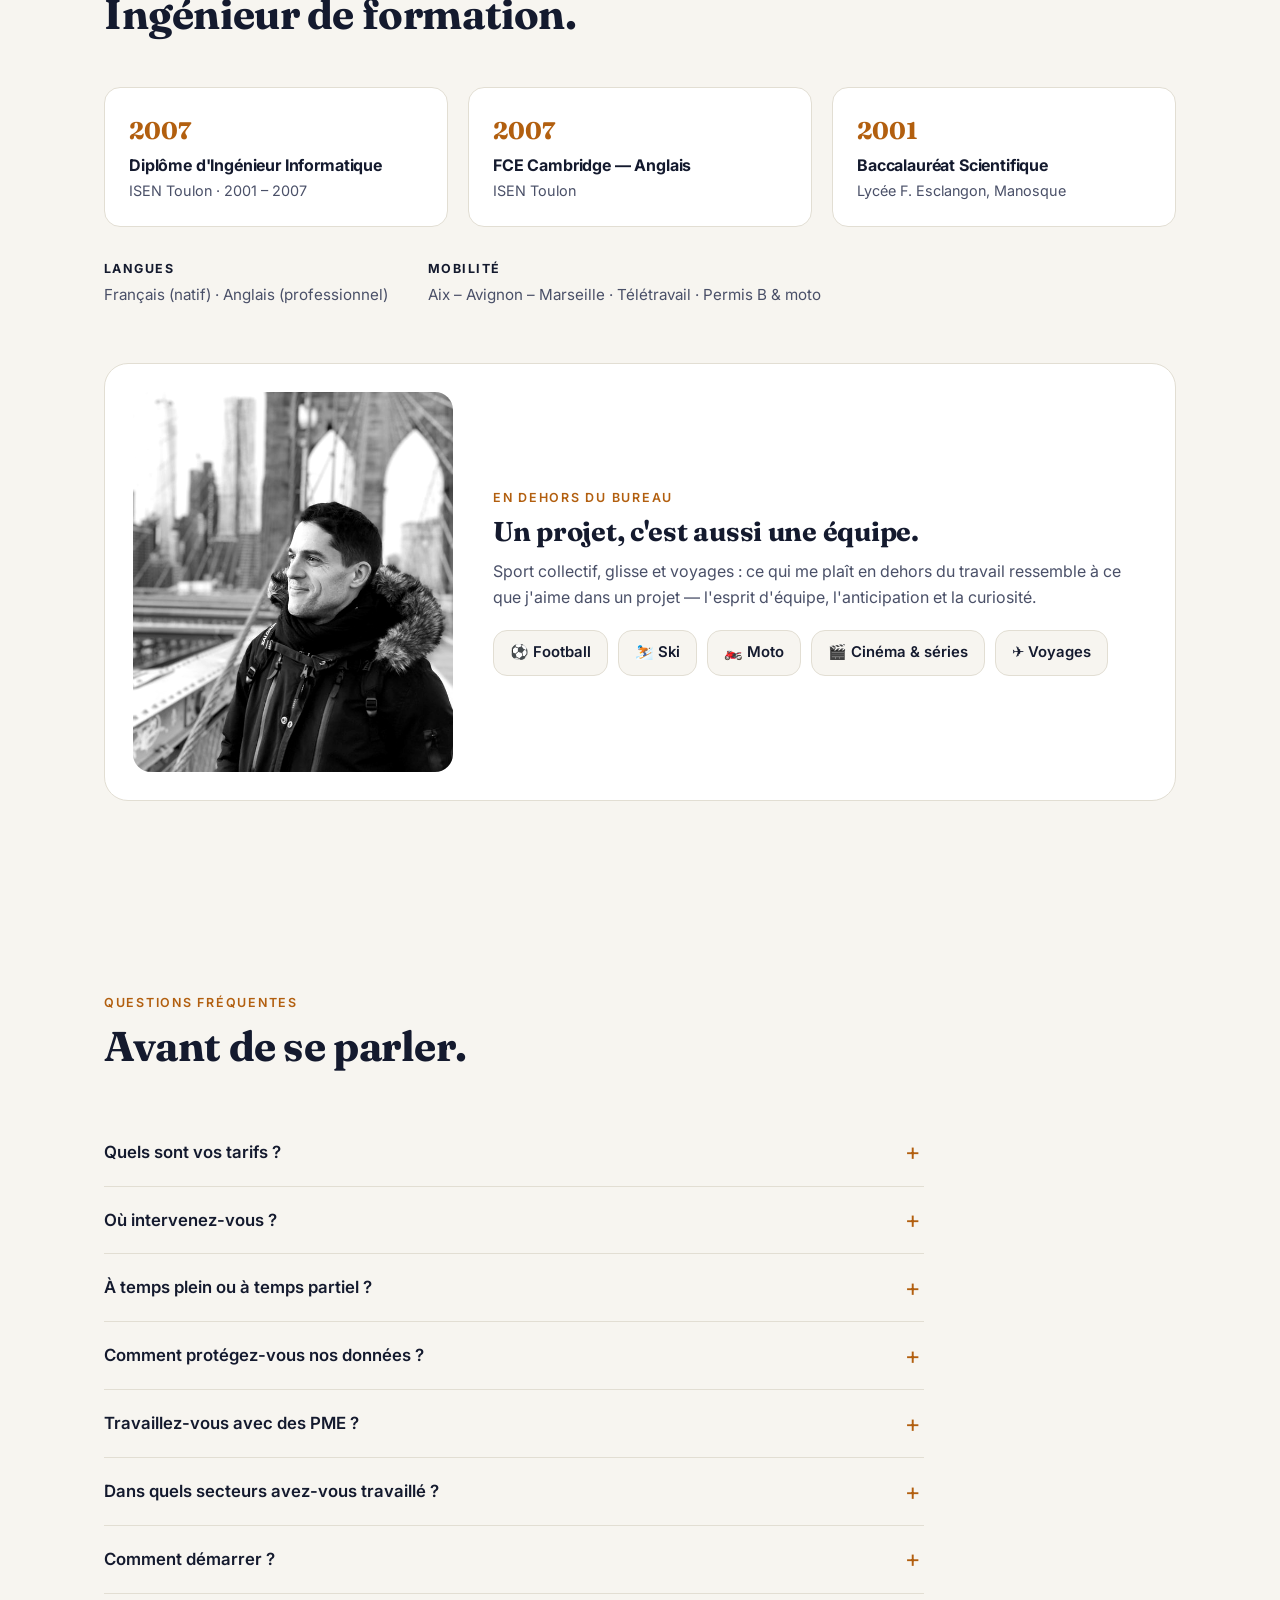
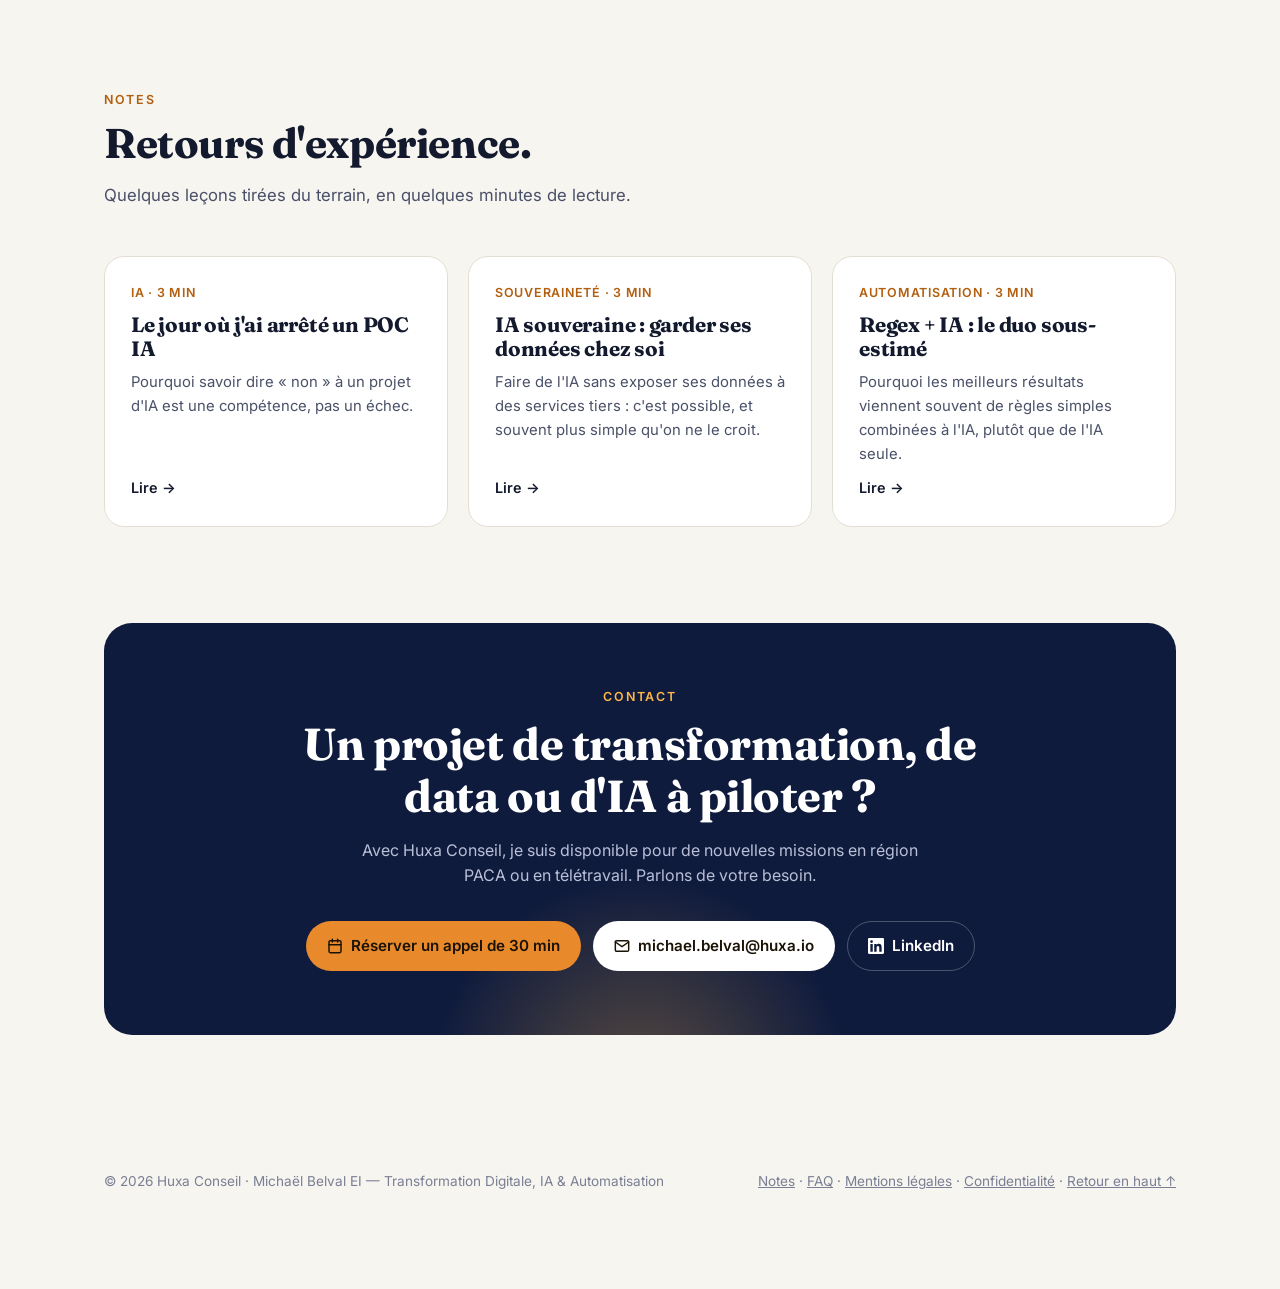
==== commit 6e4f8381: "Add English version of the site - en/index.html: full English translation (content, assistant, topic" ====
--- a/index.html
+++ b/index.html
@@ -11,6 +11,9 @@
 <meta property="og:site_name" content="Huxa Conseil">
 <meta property="og:url" content="https://conseil.huxa.io/">
 <link rel="canonical" href="https://conseil.huxa.io/">
+<link rel="alternate" hreflang="fr" href="https://conseil.huxa.io/">
+<link rel="alternate" hreflang="en" href="https://conseil.huxa.io/en/">
+<link rel="alternate" hreflang="x-default" href="https://conseil.huxa.io/">
 <meta property="og:locale" content="fr_FR">
 <meta property="og:image" content="https://conseil.huxa.io/og-image.jpg">
 <meta property="og:image:width" content="1200">
@@ -23,398 +26,7 @@
 <link rel="preconnect" href="https://fonts.googleapis.com">
 <link rel="preconnect" href="https://fonts.gstatic.com" crossorigin>
 <link href="https://fonts.googleapis.com/css2?family=Fraunces:opsz,wght@9..144,500;9..144,700&family=Inter:wght@400;500;600;700&display=swap" rel="stylesheet">
-<style>
-:root{
-  --bg:#f7f5f0; --surface:#ffffff; --surface-2:#efece4;
-  --ink:#141a2e; --ink-2:#4a5068; --ink-3:#7a7f93;
-  --navy:#0f1b3d; --accent:#e8892b; --accent-ink:#b25f0f; --accent-soft:#fbe9d6;
-  --green-soft:#e3f0e6; --blue-soft:#e3eaf6;
-  --line:#e2ded3; --shadow:0 1px 2px rgba(20,26,46,.05),0 8px 24px rgba(20,26,46,.06);
-  --radius:16px; --maxw:1120px;
-}
-@media (prefers-color-scheme: dark){
-  :root:not([data-theme="light"]){
-    --bg:#0c1122; --surface:#141a30; --surface-2:#1b2240;
-    --ink:#eef0f7; --ink-2:#b4b9cc; --ink-3:#8389a0;
-    --navy:#070b18; --accent:#ffb547; --accent-ink:#ffc46e; --accent-soft:#3a2a14;
-    --green-soft:#16302a; --blue-soft:#1a2648;
-    --line:#262e4d; --shadow:0 1px 2px rgba(0,0,0,.3),0 8px 24px rgba(0,0,0,.25);
-  }
-}
-:root[data-theme="dark"]{
-  --bg:#0c1122; --surface:#141a30; --surface-2:#1b2240;
-  --ink:#eef0f7; --ink-2:#b4b9cc; --ink-3:#8389a0;
-  --navy:#070b18; --accent:#ffb547; --accent-ink:#ffc46e; --accent-soft:#3a2a14;
-  --green-soft:#16302a; --blue-soft:#1a2648;
-  --line:#262e4d; --shadow:0 1px 2px rgba(0,0,0,.3),0 8px 24px rgba(0,0,0,.25);
-}
-*{box-sizing:border-box;margin:0;padding:0}
-html{scroll-behavior:smooth;scroll-padding-top:80px}
-body{background:var(--bg);color:var(--ink);font:16px/1.6 Inter,system-ui,-apple-system,Segoe UI,Roboto,sans-serif;-webkit-font-smoothing:antialiased;overflow-x:hidden}
-a{color:inherit}
-img,svg{display:block}
-.wrap{max-width:var(--maxw);margin:0 auto;padding:0 24px}
-h1,h2,h3{font-family:Fraunces,Georgia,serif;font-weight:700;line-height:1.15;letter-spacing:-.01em}
-.eyebrow{font-size:.78rem;font-weight:600;letter-spacing:.14em;text-transform:uppercase;color:var(--accent-ink)}
-section{padding:96px 0}
-.section-head{max-width:720px;margin-bottom:48px}
-.section-head h2{font-size:clamp(1.9rem,4vw,2.6rem);margin:10px 0 14px}
-.section-head p{color:var(--ink-2);font-size:1.05rem}
-
-/* NAV */
-.nav{position:sticky;top:0;z-index:50;background:color-mix(in srgb,var(--bg) 82%,transparent);backdrop-filter:blur(12px);-webkit-backdrop-filter:blur(12px);border-bottom:1px solid transparent;transition:border-color .2s}
-.nav.scrolled{border-bottom-color:var(--line)}
-.nav .wrap{display:flex;align-items:center;justify-content:space-between;height:68px}
-.logo{display:flex;align-items:center;gap:10px;text-decoration:none;font-weight:700}
-.logo span.mark{width:34px;height:34px;border-radius:10px;background:var(--navy);color:#ffb547;display:grid;place-items:center;font-size:.85rem;letter-spacing:.02em}
-.nav ul{display:flex;gap:28px;list-style:none;align-items:center}
-.nav ul a{text-decoration:none;color:var(--ink-2);font-size:.93rem;font-weight:500}
-.nav ul a:hover{color:var(--ink)}
-.nav ul a.btn-primary,.nav ul a.btn-primary:hover{color:#1a1205}
-.btn{display:inline-flex;align-items:center;gap:8px;padding:12px 20px;border-radius:999px;font-weight:600;font-size:.95rem;text-decoration:none;border:1px solid transparent;transition:transform .15s,background .15s,border-color .15s;cursor:pointer}
-.btn:hover{transform:translateY(-1px)}
-.btn-primary{background:var(--accent);color:#1a1205}
-.btn-ghost{border-color:var(--line);background:var(--surface);color:var(--ink)}
-.btn-ghost:hover{border-color:var(--ink-3)}
-.nav .btn{padding:9px 16px;font-size:.88rem}
-.theme-toggle{background:none;border:1px solid var(--line);width:38px;height:38px;border-radius:50%;display:grid;place-items:center;color:var(--ink-2);cursor:pointer}
-.menu-toggle{display:none;background:none;border:0;color:var(--ink);cursor:pointer;padding:6px}
-
-/* HERO */
-.hero{padding:72px 0 88px;position:relative}
-.hero-grid{display:grid;grid-template-columns:1.35fr 1fr;gap:56px;align-items:center}
-.status{display:inline-flex;align-items:center;gap:8px;background:var(--green-soft);color:var(--ink);padding:6px 14px;border-radius:999px;font-size:.85rem;font-weight:500;margin-bottom:24px}
-.status i{width:8px;height:8px;border-radius:50%;background:#2fa36b;box-shadow:0 0 0 4px rgba(47,163,107,.2)}
-.hero h1{font-size:clamp(2.5rem,6vw,4.3rem);margin-bottom:20px}
-.hero h1 em{font-style:normal;color:var(--accent-ink)}
-.hero .lead{font-size:1.15rem;color:var(--ink-2);max-width:580px;margin-bottom:32px}
-.hero-ctas{display:flex;gap:12px;flex-wrap:wrap}
-.hero-meta{display:flex;flex-wrap:wrap;gap:8px 22px;margin-top:32px;color:var(--ink-3);font-size:.9rem}
-.hero-meta span{display:inline-flex;align-items:center;gap:6px}
-.hero-card{background:var(--navy);color:#e9ecf6;border-radius:24px;padding:32px;box-shadow:var(--shadow);position:relative;overflow:hidden}
-.hero-card::before{content:"";position:absolute;width:260px;height:260px;right:-90px;top:-90px;border-radius:50%;background:radial-gradient(circle,rgba(255,181,71,.35),transparent 70%)}
-.who{display:flex;align-items:center;gap:16px;margin-bottom:26px;position:relative}
-.avatar{width:84px;height:84px;border-radius:50%;flex:0 0 auto;position:relative;background:linear-gradient(135deg,#ffb547,#e8892b);display:grid;place-items:center;font:700 1.6rem Fraunces,serif;color:#1a1205;box-shadow:0 0 0 4px rgba(255,255,255,.08)}
-.avatar img{position:absolute;inset:0;width:100%;height:100%;border-radius:50%;object-fit:cover}
-.who strong{display:block;color:#fff;font-size:1.1rem}
-.who span{color:#b9bfd6;font-size:.88rem}
-.hero-card h3{font-family:Inter,sans-serif;font-size:.78rem;letter-spacing:.14em;text-transform:uppercase;color:#ffb547;font-weight:600;margin-bottom:20px}
-.arc{display:flex;flex-direction:column;gap:18px;position:relative}
-.arc-step{display:grid;grid-template-columns:56px 1fr;gap:14px;align-items:start}
-.arc-step b{font-family:Fraunces,serif;font-size:1.3rem;color:#fff;line-height:1.2}
-.arc-step p{font-size:.92rem;color:#b9bfd6;line-height:1.5}
-.arc-step strong{color:#fff;font-weight:600;display:block;font-size:.98rem}
-
-/* STATS */
-.stats{background:var(--surface);border-top:1px solid var(--line);border-bottom:1px solid var(--line);padding:44px 0}
-.stats-grid{display:grid;grid-template-columns:repeat(5,1fr);gap:24px}
-.stat .num{font-family:Fraunces,serif;font-size:clamp(2rem,4vw,2.7rem);font-weight:700;color:var(--ink);line-height:1}
-.stat .num small{font-size:.55em;color:var(--accent-ink)}
-.stat .lbl{color:var(--ink-2);font-size:.9rem;margin-top:8px;line-height:1.4}
-
-/* PROJECTS */
-.filters{display:flex;gap:8px;flex-wrap:wrap;margin-bottom:28px}
-.chip{border:1px solid var(--line);background:var(--surface);color:var(--ink-2);padding:8px 16px;border-radius:999px;font:500 .88rem Inter,sans-serif;cursor:pointer}
-.chip[aria-pressed="true"]{background:var(--ink);color:var(--bg);border-color:var(--ink)}
-.projects{display:grid;grid-template-columns:repeat(3,1fr);gap:20px}
-.project{background:var(--surface);border:1px solid var(--line);border-radius:var(--radius);padding:26px;display:flex;flex-direction:column;gap:12px;transition:transform .2s,box-shadow .2s}
-.project:hover{transform:translateY(-3px);box-shadow:var(--shadow)}
-.project.hidden{display:none}
-.project .tags{display:flex;gap:6px;flex-wrap:wrap}
-.tag{font-size:.72rem;font-weight:600;padding:4px 10px;border-radius:999px;background:var(--surface-2);color:var(--ink-2);letter-spacing:.02em}
-.tag.ia{background:var(--accent-soft);color:var(--accent-ink)}
-.tag.data{background:var(--green-soft)}
-.tag.si{background:var(--blue-soft)}
-.project h3{font-size:1.25rem}
-.project p{color:var(--ink-2);font-size:.95rem;flex:1}
-.project .impact{border-top:1px dashed var(--line);padding-top:12px;font-size:.88rem;font-weight:600;color:var(--ink);display:flex;gap:8px}
-.project .impact::before{content:"→";color:var(--accent-ink)}
-.project .ctx{font-size:.8rem;color:var(--ink-3)}
-.project.feature{grid-column:span 2;background:linear-gradient(135deg,var(--surface),var(--accent-soft))}
-
-/* OFFRES */
-.offers{display:grid;grid-template-columns:repeat(2,1fr);gap:20px}
-.offer{background:var(--surface);border:1px solid var(--line);border-radius:20px;padding:28px;display:flex;flex-direction:column;gap:14px;position:relative;transition:transform .2s,box-shadow .2s}
-.offer:hover{transform:translateY(-3px);box-shadow:var(--shadow)}
-.offer .num{font:700 .8rem Inter,sans-serif;letter-spacing:.12em;color:var(--accent-ink)}
-.offer h3{font-size:1.45rem}
-.offer .pitch{color:var(--ink-2)}
-.offer .meta{display:flex;gap:8px;flex-wrap:wrap}
-.offer .meta span{font-size:.78rem;font-weight:600;padding:4px 10px;border-radius:999px;background:var(--surface-2);color:var(--ink-2)}
-.offer ul{list-style:none;display:flex;flex-direction:column;gap:7px;font-size:.93rem;color:var(--ink-2)}
-.offer li{padding-left:24px;position:relative}
-.offer li::before{content:"✓";position:absolute;left:0;color:var(--accent-ink);font-weight:700}
-.offer .proof{margin-top:auto;border-top:1px dashed var(--line);padding-top:14px;font-size:.88rem;color:var(--ink-2)}
-.offer .proof b{color:var(--ink)}
-.offer .btn{align-self:flex-start}
-.offers-note{margin-top:18px;font-size:.85rem;color:var(--ink-3)}
-
-/* METHODE */
-.method{position:relative;display:grid;grid-template-columns:repeat(4,1fr);gap:20px;counter-reset:step}
-.method::before{content:"";position:absolute;left:12%;right:12%;top:31px;height:2px;background:var(--line)}
-.method::after{content:"";position:absolute;left:12%;top:31px;height:2px;width:0;background:var(--accent);transition:width 1.6s cubic-bezier(.2,.7,.2,1) .2s}
-.method.in::after{width:76%}
-.step{position:relative;text-align:center;padding:0 6px}
-.step .dot{width:64px;height:64px;margin:0 auto 18px;border-radius:50%;background:var(--surface);border:2px solid var(--line);display:grid;place-items:center;color:var(--accent-ink);position:relative;z-index:1;transition:border-color .4s,background .4s,transform .4s}
-.method.in .step .dot{border-color:var(--accent);background:var(--accent-soft)}
-.method.in .step:nth-child(1) .dot{transition-delay:.2s}.method.in .step:nth-child(2) .dot{transition-delay:.6s}.method.in .step:nth-child(3) .dot{transition-delay:1s}.method.in .step:nth-child(4) .dot{transition-delay:1.4s}
-.step .k{font:700 .75rem Inter,sans-serif;letter-spacing:.14em;color:var(--ink-3);text-transform:uppercase}
-.step h3{font-size:1.35rem;margin:4px 0 8px}
-.step p{color:var(--ink-2);font-size:.93rem}
-.step .ex{margin-top:12px;font-size:.84rem;color:var(--ink-2);background:var(--surface);border:1px dashed var(--line);border-radius:12px;padding:10px 12px;text-align:left}
-.step .ex b{color:var(--ink)}
-
-/* CALCULATEUR */
-.calc{background:var(--surface);border-top:1px solid var(--line);border-bottom:1px solid var(--line)}
-.calc-box{display:grid;grid-template-columns:1.1fr 1fr;gap:28px;align-items:stretch}
-.calc-in{background:var(--bg);border:1px solid var(--line);border-radius:22px;padding:28px;display:flex;flex-direction:column;gap:22px}
-.field label{display:flex;justify-content:space-between;gap:12px;font-weight:600;font-size:.95rem;margin-bottom:10px}
-.field label output{font-family:Fraunces,serif;font-size:1.15rem;color:var(--accent-ink);white-space:nowrap}
-.field small{display:block;color:var(--ink-3);font-size:.8rem;margin-top:6px}
-input[type=range]{-webkit-appearance:none;appearance:none;width:100%;height:6px;border-radius:99px;background:linear-gradient(90deg,var(--accent) var(--pct,50%),var(--surface-2) var(--pct,50%));outline-offset:6px;cursor:pointer}
-input[type=range]::-webkit-slider-thumb{-webkit-appearance:none;width:22px;height:22px;border-radius:50%;background:var(--surface);border:3px solid var(--accent);box-shadow:var(--shadow)}
-input[type=range]::-moz-range-thumb{width:18px;height:18px;border-radius:50%;background:var(--surface);border:3px solid var(--accent)}
-.calc-out{background:var(--navy);color:#e9ecf6;border-radius:22px;padding:32px;display:flex;flex-direction:column;gap:18px;position:relative;overflow:hidden}
-.calc-out::before{content:"";position:absolute;width:300px;height:300px;right:-120px;top:-120px;border-radius:50%;background:radial-gradient(circle,rgba(255,181,71,.3),transparent 70%)}
-.calc-out .eyebrow{color:#ffb547}
-.big{font-family:Fraunces,serif;font-size:clamp(2.6rem,6vw,3.6rem);font-weight:700;color:#fff;line-height:1}
-.big small{font-size:.4em;color:#ffb547;margin-left:6px}
-.calc-sub{display:grid;grid-template-columns:1fr 1fr;gap:12px}
-.calc-sub div{background:rgba(255,255,255,.06);border:1px solid rgba(255,255,255,.1);border-radius:14px;padding:14px}
-.calc-sub b{display:block;font-family:Fraunces,serif;font-size:1.6rem;color:#fff}
-.calc-sub span{font-size:.85rem;color:#b9bfd6}
-.calc-out .calc-note{font-size:.8rem;color:#8f96b3;margin-top:auto}
-.calc-out .btn{align-self:flex-start;position:relative}
-
-/* EXPERTISE */
-.expertise{background:var(--surface)}
-.exp-grid{display:grid;grid-template-columns:repeat(4,1fr);gap:20px}
-.exp{border:1px solid var(--line);border-radius:var(--radius);padding:24px;background:var(--bg)}
-.exp .ico{width:44px;height:44px;border-radius:12px;background:var(--navy);color:#ffb547;display:grid;place-items:center;margin-bottom:16px}
-.exp h3{font-family:Inter,sans-serif;font-size:1.02rem;font-weight:700;margin-bottom:8px}
-.exp p{color:var(--ink-2);font-size:.9rem}
-.skills{display:grid;grid-template-columns:1fr 1fr;gap:48px;margin-top:56px}
-.skill{margin-bottom:18px}
-.skill-top{display:flex;justify-content:space-between;font-size:.93rem;font-weight:500;margin-bottom:8px}
-.skill-top span:last-child{color:var(--ink-3);font-size:.82rem}
-.bar{height:6px;border-radius:99px;background:var(--surface-2);overflow:hidden}
-.bar i{display:block;height:100%;background:var(--accent);border-radius:99px;width:0;transition:width 1.1s cubic-bezier(.2,.7,.2,1)}
-.stack h3{font-family:Inter,sans-serif;font-size:1rem;font-weight:700;margin-bottom:16px}
-.stack-list{display:flex;flex-wrap:wrap;gap:8px}
-.stack-list span{border:1px solid var(--line);background:var(--bg);padding:7px 13px;border-radius:10px;font-size:.88rem;color:var(--ink-2)}
-
-/* TIMELINE */
-.timeline{position:relative;padding-left:32px}
-.timeline::before{content:"";position:absolute;left:7px;top:8px;bottom:8px;width:2px;background:var(--line)}
-.era{font-size:.78rem;font-weight:600;letter-spacing:.14em;text-transform:uppercase;color:var(--ink-3);margin:40px 0 16px -32px;padding-left:32px;position:relative}
-.era:first-child{margin-top:0}
-.job{position:relative;background:var(--surface);border:1px solid var(--line);border-radius:var(--radius);margin-bottom:14px;overflow:hidden}
-.job::before{content:"";position:absolute;left:-31px;top:26px;width:14px;height:14px;border-radius:50%;background:var(--bg);border:3px solid var(--accent)}
-.job.past::before{border-color:var(--ink-3)}
-.job summary{list-style:none;cursor:pointer;padding:20px 24px;display:grid;grid-template-columns:1fr auto;gap:4px 16px;align-items:start}
-.job summary::-webkit-details-marker{display:none}
-.job .role{font-weight:700;font-size:1.05rem}
-.job .co{color:var(--ink-2);font-size:.92rem;grid-column:1}
-.job .date{font-size:.8rem;font-weight:600;background:var(--surface-2);color:var(--ink-2);padding:4px 10px;border-radius:8px;white-space:nowrap;grid-row:1;grid-column:2}
-.job .chev{grid-column:2;justify-self:end;color:var(--ink-3);transition:transform .2s}
-.job[open] .chev{transform:rotate(180deg)}
-.job .body{padding:0 24px 22px;color:var(--ink-2);font-size:.94rem}
-.job .body ul{padding-left:18px;margin-top:8px}
-.job .body li{margin-bottom:6px}
-.job .body li::marker{color:var(--accent-ink)}
-.job .tech{margin-top:12px;font-size:.84rem;color:var(--ink-3)}
-.job .tech b{color:var(--ink-2)}
-
-/* FORMATION */
-.edu-grid{display:grid;grid-template-columns:repeat(3,1fr);gap:20px}
-.edu{background:var(--surface);border:1px solid var(--line);border-radius:var(--radius);padding:24px}
-.edu .yr{font-family:Fraunces,serif;font-size:1.5rem;color:var(--accent-ink);font-weight:700}
-.edu h3{font-family:Inter,sans-serif;font-size:1rem;margin:6px 0 4px}
-.edu p{color:var(--ink-2);font-size:.9rem}
-.extras{display:flex;gap:40px;flex-wrap:wrap;margin-top:32px;color:var(--ink-2);font-size:.95rem}
-.extras b{color:var(--ink);display:block;font-size:.78rem;letter-spacing:.12em;text-transform:uppercase;margin-bottom:4px}
-
-/* HORS BUREAU */
-.life{display:grid;grid-template-columns:320px 1fr;gap:40px;align-items:center;margin-top:56px;background:var(--surface);border:1px solid var(--line);border-radius:24px;padding:28px}
-.life img{width:100%;height:380px;object-fit:cover;object-position:60% 40%;border-radius:18px;filter:grayscale(1) contrast(1.05)}
-.life h3{font-size:1.7rem;margin:8px 0 12px}
-.life p{color:var(--ink-2);margin-bottom:20px}
-.hobbies{display:flex;flex-wrap:wrap;gap:10px}
-.hobbies span{display:inline-flex;align-items:center;gap:8px;padding:10px 16px;border-radius:14px;background:var(--bg);border:1px solid var(--line);font-weight:600;font-size:.93rem;transition:transform .2s}
-.hobbies span:hover{transform:translateY(-2px) rotate(-1deg)}
-
-/* RECOMMANDATIONS */
-.quotes{position:relative;max-width:820px;margin:0 auto;text-align:center}
-.quote{display:none}.quote.on{display:block;animation:swap .5s ease}
-.quote blockquote{font-family:Fraunces,serif;font-size:clamp(1.3rem,3vw,1.8rem);line-height:1.35;margin-bottom:20px}
-.quote cite{font-style:normal;color:var(--ink-2)}
-.quote cite b{color:var(--ink)}
-.qdots{display:flex;gap:8px;justify-content:center;margin-top:24px}
-.qdots button{width:10px;height:10px;border-radius:50%;border:0;background:var(--line);cursor:pointer;padding:0}
-.qdots button[aria-current="true"]{background:var(--accent);width:28px;border-radius:99px}
-
-/* FAQ */
-.faq{max-width:820px}
-.faq details{border-bottom:1px solid var(--line)}
-.faq summary{list-style:none;cursor:pointer;padding:20px 40px 20px 0;font-weight:600;font-size:1.05rem;position:relative}
-.faq summary::-webkit-details-marker{display:none}
-.faq summary::after{content:"+";position:absolute;right:4px;top:50%;transform:translateY(-50%);font-size:1.5rem;font-weight:400;color:var(--accent-ink);transition:transform .2s}
-.faq details[open] summary::after{transform:translateY(-50%) rotate(45deg)}
-.faq details p{color:var(--ink-2);padding:0 40px 22px 0}
-
-/* NOTES */
-.notes{display:grid;grid-template-columns:repeat(3,1fr);gap:20px}
-.note{background:var(--surface);border:1px solid var(--line);border-radius:20px;padding:26px;text-decoration:none;display:flex;flex-direction:column;gap:10px;transition:transform .2s,box-shadow .2s}
-.note:hover{transform:translateY(-3px);box-shadow:var(--shadow)}
-.note .t{font-size:.78rem;font-weight:600;color:var(--accent-ink);letter-spacing:.06em;text-transform:uppercase}
-.note h3{font-size:1.3rem}
-.note p{color:var(--ink-2);font-size:.93rem;flex:1}
-.note .more{font-weight:600;font-size:.9rem}
-
-/* ASSISTANT */
-.bot-btn{position:fixed;right:20px;bottom:20px;z-index:60;display:flex;align-items:center;gap:8px;background:var(--navy);color:#fff;border:0;border-radius:999px;padding:13px 18px;font:600 .92rem Inter,sans-serif;cursor:pointer;box-shadow:0 10px 30px rgba(0,0,0,.25);transition:transform .2s}
-.bot-btn:hover{transform:translateY(-2px)}
-.bot-btn i{width:9px;height:9px;border-radius:50%;background:#2fa36b;box-shadow:0 0 0 3px rgba(47,163,107,.3)}
-.bot{position:fixed;right:20px;bottom:84px;z-index:61;width:min(380px,calc(100vw - 32px));max-height:min(560px,calc(100vh - 120px));background:var(--surface);border:1px solid var(--line);border-radius:20px;box-shadow:0 20px 50px rgba(0,0,0,.25);display:flex;flex-direction:column;overflow:hidden}
-.bot[hidden]{display:none}
-.bot header{background:var(--navy);color:#fff;padding:16px 18px;display:flex;align-items:center;gap:12px}
-.bot header img{width:38px;height:38px;border-radius:50%;object-fit:cover}
-.bot header b{display:block;font-size:.95rem}
-.bot header span{font-size:.78rem;color:#b9bfd6}
-.bot header button{margin-left:auto;background:none;border:0;color:#fff;font-size:1.4rem;cursor:pointer;line-height:1}
-.bot header,.bot .sugg,.bot form{flex-shrink:0}
-.bot .log{flex:1;min-height:120px;overflow-y:auto;padding:16px;display:flex;flex-direction:column;gap:10px}
-.msg{max-width:88%;padding:10px 14px;border-radius:16px;font-size:.9rem;line-height:1.5}
-.msg.b{background:var(--bg);border:1px solid var(--line);border-bottom-left-radius:4px;align-self:flex-start}
-.msg.u{background:var(--accent);color:#1a1205;border-bottom-right-radius:4px;align-self:flex-end}
-.msg a{color:var(--accent-ink);font-weight:600}
-.sugg{display:flex;flex-wrap:nowrap;overflow-x:auto;scrollbar-width:thin;gap:6px;padding:4px 16px 12px}
-.sugg button{flex:0 0 auto;white-space:nowrap;border:1px solid var(--line);background:var(--bg);color:var(--ink);border-radius:999px;padding:6px 12px;font:500 .8rem Inter,sans-serif;cursor:pointer}
-.sugg button:hover{border-color:var(--accent)}
-.bot form{display:flex;gap:8px;padding:12px;border-top:1px solid var(--line)}
-.bot input{flex:1;border:1px solid var(--line);background:var(--bg);color:var(--ink);border-radius:12px;padding:10px 12px;font:inherit;font-size:.9rem;min-width:0}
-.bot form button{border:0;background:var(--accent);color:#1a1205;border-radius:12px;padding:0 14px;font-weight:700;cursor:pointer}
-
-/* SPOTLIGHT + HERO GLOW */
-@media (hover:hover) and (pointer:fine){
-  .project,.offer,.exp,.note,.edu{background-image:radial-gradient(400px circle at var(--mx,-999px) var(--my,-999px),color-mix(in srgb,var(--accent) 12%,transparent),transparent 60%)}
-}
-.hero{overflow:hidden;isolation:isolate}
-.hero::before,.hero::after{content:"";position:absolute;border-radius:50%;filter:blur(70px);opacity:.45;z-index:-1;pointer-events:none}
-.hero::before{width:420px;height:420px;background:var(--accent-soft);left:-120px;top:-80px;animation:float1 18s ease-in-out infinite alternate}
-.hero::after{width:360px;height:360px;background:var(--blue-soft);right:-80px;bottom:-120px;animation:float2 22s ease-in-out infinite alternate}
-@keyframes float1{to{transform:translate(160px,90px) scale(1.15)}}
-@keyframes float2{to{transform:translate(-140px,-60px) scale(1.2)}}
-.hero .wrap{position:relative;z-index:1}
-
-/* CONTACT */
-.contact{background:var(--navy);color:#e9ecf6;border-radius:28px;padding:64px 48px;position:relative;overflow:hidden;text-align:center}
-.contact::after{content:"";position:absolute;width:420px;height:420px;left:50%;bottom:-260px;transform:translateX(-50%);border-radius:50%;background:radial-gradient(circle,rgba(255,181,71,.3),transparent 70%)}
-.contact h2{font-size:clamp(1.9rem,4.5vw,2.8rem);color:#fff;max-width:720px;margin:12px auto 16px}
-.contact p{color:#b9bfd6;max-width:560px;margin:0 auto 32px}
-.contact .eyebrow{color:#ffb547}
-.contact .btn-ghost{background:transparent;color:#fff;border-color:rgba(255,255,255,.25)}
-.contact .hero-ctas{justify-content:center;position:relative;z-index:1}
-.contact .btn-light{background:#fff;color:#1a1205}
-footer{padding:40px 0 96px;color:var(--ink-3);font-size:.85rem}
-footer .wrap{display:flex;justify-content:space-between;gap:16px;flex-wrap:wrap}
-
-/* ROTATOR */
-.rot{display:flex;align-items:center;gap:10px;flex-wrap:wrap;font-weight:600;font-size:1.05rem;margin:-6px 0 22px;color:var(--ink-2)}
-.rot .word{color:var(--ink);background:var(--accent-soft);padding:4px 12px;border-radius:10px;min-height:1.9em;display:inline-flex;align-items:center}
-.rot .caret{display:inline-block;width:2px;height:1.1em;background:var(--accent-ink);margin-left:3px;animation:blink 1s steps(1) infinite}
-@keyframes blink{50%{opacity:0}}
-
-/* TOPICS */
-.topics{background:var(--surface);border-bottom:1px solid var(--line)}
-.topic-tabs{position:relative;display:flex;gap:10px;flex-wrap:wrap;margin-bottom:24px}
-.topic-tab{position:relative;overflow:hidden;border:1px solid var(--line);background:var(--bg);color:var(--ink);padding:12px 18px;border-radius:14px;font:600 .93rem Inter,sans-serif;cursor:pointer;display:flex;align-items:center;gap:8px;transition:border-color .2s,background .2s}
-.topic-tab:hover{border-color:var(--ink-3)}
-.topic-tab[aria-selected="true"]{background:var(--ink);color:var(--bg);border-color:var(--ink)}
-.topic-tab .hot{font-size:.68rem;font-weight:700;letter-spacing:.06em;text-transform:uppercase;background:var(--accent);color:#1a1205;padding:2px 7px;border-radius:6px}
-.topic-tab .prog{position:absolute;left:0;bottom:0;height:3px;width:0;background:var(--accent)}
-.topic-tab[aria-selected="true"] .prog.run{animation:prog var(--cycle,7s) linear forwards}
-@keyframes prog{to{width:100%}}
-.topic-panel{display:grid;grid-template-columns:1.1fr 1fr;gap:28px;background:var(--bg);border:1px solid var(--line);border-radius:22px;padding:32px}
-.topic-panel.swap{animation:swap .45s ease}
-@keyframes swap{from{opacity:0;transform:translateY(8px)}to{opacity:1;transform:none}}
-.topic-panel h3{font-size:clamp(1.5rem,3vw,2rem);margin:8px 0 12px}
-.topic-panel .why{color:var(--ink-2);margin-bottom:20px}
-.topic-panel .why b{color:var(--ink)}
-.topic-kpi{display:flex;align-items:baseline;gap:12px;padding:16px 20px;border-radius:14px;background:var(--accent-soft);margin-bottom:20px}
-.topic-kpi .v{white-space:nowrap;font-family:Fraunces,serif;font-size:2.4rem;font-weight:700;line-height:1;color:var(--accent-ink)}
-.topic-kpi .l{font-size:.9rem;color:var(--ink);font-weight:500}
-.proofs{list-style:none;display:flex;flex-direction:column;gap:10px}
-.proofs li{background:var(--surface);border:1px solid var(--line);border-radius:12px;padding:14px 16px;font-size:.92rem;color:var(--ink-2)}
-.proofs li b{display:block;color:var(--ink);font-size:.97rem;margin-bottom:2px}
-.kw{display:flex;flex-wrap:wrap;gap:6px;margin-bottom:22px}
-.kw span{font-size:.78rem;font-weight:600;padding:4px 10px;border-radius:999px;border:1px solid var(--line);color:var(--ink-2);background:var(--surface)}
-.project.lit{animation:lit 1.6s ease}
-@keyframes lit{0%,40%{box-shadow:0 0 0 3px var(--accent)}100%{box-shadow:0 0 0 0 transparent}}
-
-/* MARQUEE */
-.marquee{overflow:hidden;border-top:1px solid var(--line);background:var(--navy);color:#cfd4e6;padding:14px 0;white-space:nowrap;-webkit-mask-image:linear-gradient(90deg,transparent,#000 8%,#000 92%,transparent);mask-image:linear-gradient(90deg,transparent,#000 8%,#000 92%,transparent)}
-.marquee .track{display:inline-flex;gap:36px;animation:marq 40s linear infinite;padding-left:36px}
-.marquee:hover .track{animation-play-state:paused}
-.marquee span{font-weight:600;font-size:.92rem;display:inline-flex;align-items:center;gap:36px}
-.marquee span::after{content:"✦";color:#ffb547;font-size:.7rem}
-@keyframes marq{to{transform:translateX(-50%)}}
-
-/* REVEAL */
-.reveal{opacity:0;transform:translateY(16px);transition:opacity .6s,transform .6s}
-.reveal.in{opacity:1;transform:none}
-@media (prefers-reduced-motion:reduce){.reveal{opacity:1;transform:none;transition:none}.bar i{transition:none}html{scroll-behavior:auto}.marquee .track,.rot .caret,.topic-panel.swap,.project.lit,.hero::before,.hero::after,.quote.on{animation:none}.method::after,.step .dot{transition:none}.topic-tab .prog{display:none}}
-
-/* RESPONSIVE */
-@media (max-width:960px){
-  .hero-grid{grid-template-columns:1fr}
-  .stats-grid{grid-template-columns:repeat(3,1fr)}
-  .projects{grid-template-columns:1fr 1fr}
-  .exp-grid{grid-template-columns:1fr 1fr}
-  .skills{grid-template-columns:1fr;gap:32px}
-  .topic-panel{grid-template-columns:1fr}
-  .offers{grid-template-columns:1fr}
-  .edu-grid{grid-template-columns:1fr 1fr}
-  .calc-box{grid-template-columns:1fr}
-  .method{grid-template-columns:1fr 1fr;row-gap:36px}
-  .method::before,.method::after{display:none}
-  .notes{grid-template-columns:1fr}
-  .life{grid-template-columns:1fr}
-  .life img{height:320px}
-}
-@media (max-width:1100px){
-  .nav ul{display:none;position:absolute;top:68px;left:0;right:0;flex-direction:column;align-items:stretch;gap:0;background:var(--bg);border-bottom:1px solid var(--line);padding:8px 24px 16px}
-  .nav ul.open{display:flex}
-  .nav ul li a{display:block;padding:12px 0}
-  .nav ul .btn{justify-content:center;margin-top:8px}
-  .menu-toggle{display:block}
-}
-@media (max-width:760px){
-  .wrap{padding:0 16px}
-  section{padding:64px 0}
-  .nav ul{padding:8px 16px 16px}
-  .hero{padding:40px 0 56px}
-  .method{grid-template-columns:1fr}
-  .calc-in,.calc-out{padding:22px}
-  .life{padding:18px;gap:24px}
-  .bot-btn{right:16px;bottom:16px}
-  .bot{right:16px;bottom:76px}
-  .stats-grid{grid-template-columns:1fr 1fr}
-  .projects,.exp-grid,.edu-grid{grid-template-columns:1fr}
-  .project.feature{grid-column:auto}
-  .contact{padding:48px 22px;border-radius:20px}
-  .topic-panel{padding:22px}
-  .topic-tabs{flex-wrap:nowrap;overflow-x:auto;scrollbar-width:none;margin:0 -16px 20px;padding:2px 16px}
-  .topic-tabs::-webkit-scrollbar{display:none}
-  .topic-tab{flex:0 0 auto;padding:10px 14px;font-size:.88rem}
-  .job summary{grid-template-columns:1fr auto;padding:18px}
-  .job .body{padding:0 18px 18px}
-  .timeline{padding-left:24px}
-  .job::before{left:-23px}
-  .timeline::before{left:3px}
-  .era{margin-left:-24px;padding-left:24px}
-}
-</style>
+<link rel="stylesheet" href="styles.css">
 </head>
 <body>
 
@@ -429,6 +41,7 @@
         <li><a href="#projets">Réalisations</a></li>
         <li><a href="#parcours">Parcours</a></li>
         <li><a href="#faq">FAQ</a></li>
+        <li><a href="en/" class="lang" hreflang="en" lang="en" data-lang="en" title="English version">EN</a></li>
         <li><a href="#contact" class="btn btn-primary">Me contacter</a></li>
       </ul>
       <button class="theme-toggle" id="themeToggle" aria-label="Changer de thème">
@@ -1029,224 +642,76 @@
 </div>
 
 <script>
-(function(){
-  /* Lien de prise de rendez-vous (Calendly, Cal.com, Infomaniak…). Laisser vide pour utiliser l'e-mail. */
-  var BOOKING_URL='https://bookings.cloud.microsoft/bookwithme/user/a078e81a7920433cb3ad9487d0a54044@huxa.io/meetingtype/LyDhICp1G0Cq14pFqhDhfg2?anonymous&ismsaljsauthenabled&ep=mlink';
-  if(BOOKING_URL)document.querySelectorAll('.js-book').forEach(function(a){a.href=BOOKING_URL;a.target='_blank';a.rel='noopener';});
-
-  var root=document.documentElement;
-  try{var t=localStorage.getItem('theme');if(t)root.setAttribute('data-theme',t);}catch(e){}
-  document.getElementById('themeToggle').addEventListener('click',function(){
-    var cur=root.getAttribute('data-theme')||(matchMedia('(prefers-color-scheme: dark)').matches?'dark':'light');
-    var next=cur==='dark'?'light':'dark';root.setAttribute('data-theme',next);
-    try{localStorage.setItem('theme',next);}catch(e){}
-  });
-
-  var menu=document.getElementById('menu'),mt=document.getElementById('menuToggle');
-  mt.addEventListener('click',function(){var o=menu.classList.toggle('open');mt.setAttribute('aria-expanded',o);});
-  menu.querySelectorAll('a').forEach(function(a){a.addEventListener('click',function(){menu.classList.remove('open');mt.setAttribute('aria-expanded','false');});});
-
-  var nav=document.getElementById('nav');
-  addEventListener('scroll',function(){nav.classList.toggle('scrolled',scrollY>8);},{passive:true});
-
-  var reduce=matchMedia('(prefers-reduced-motion: reduce)').matches;
-
-  function filterProjects(f){
-    document.querySelectorAll('.chip').forEach(function(x){x.setAttribute('aria-pressed',String(x.dataset.f===f));});
-    document.querySelectorAll('.project').forEach(function(p){
-      var show=f==='all'||p.dataset.cat.split(' ').indexOf(f)>-1;
-      p.classList.toggle('hidden',!show);
-      p.classList.toggle('feature',show&&f==='all'&&p.id==='p-dictanot');
-      if(show)p.classList.add('in');
-    });
-  }
-  document.querySelectorAll('.chip').forEach(function(c){
-    c.addEventListener('click',function(){filterProjects(c.dataset.f);});
-  });
-
-  /* Rotating expertise word */
-  var words=['IA générative & LLM','Data & pilotage','Automatisation des processus','Souveraineté des données','Transformation digitale','Product Ownership'];
-  var rw=document.getElementById('rotWord'),wi=0;
-  if(!reduce){
-    (function cycle(){
-      var target=words[wi=(wi+1)%words.length],cur=rw.textContent;
-      (function del(){
-        if(cur.length){cur=cur.slice(0,-1);rw.textContent=cur;setTimeout(del,28);}
-        else (function type(i){rw.textContent=target.slice(0,i);if(i<target.length)setTimeout(function(){type(i+1);},55);else setTimeout(cycle,2200);})(1);
-      })();
-    })();
-  }
-
-  /* Animated counters */
-  function count(el){
-    var to=+el.dataset.count;if(reduce){el.textContent=to;return;}
-    var t0=null,d=1400;
-    (function step(t){if(!t0)t0=t;var k=Math.min(1,(t-t0)/d);el.textContent=Math.round(to*(1-Math.pow(1-k,3)));if(k<1)requestAnimationFrame(step);})(performance.now());
-  }
-
-  /* Topics explorer */
-  var TOPICS=[
+/* Contenu de la version française — la logique est dans app.js */
+window.SITE={
+  /* Lien de prise de rendez-vous. Laisser vide pour utiliser l'e-mail. */
+  bookingUrl:'https://bookings.cloud.microsoft/bookwithme/user/a078e81a7920433cb3ad9487d0a54044@huxa.io/meetingtype/LyDhICp1G0Cq14pFqhDhfg2?anonymous&ismsaljsauthenabled&ep=mlink',
+  langHint:{when:'notFr',href:'en/',lang:'en',text:'This site is also available in English.',cta:'Switch to English',close:'Dismiss'},
+  locale:'fr-FR',
+  units:{h:' h',cur:'{n} €',pct:'{n} %'},
+  words:['IA générative & LLM','Data & pilotage','Automatisation des processus','Souveraineté des données','Transformation digitale','Product Ownership'],
+  t:{
+    trending:'Tendance',whyNow:"Pourquoi c'est d'actualité",delivered:"Ce que j'ai livré",seeProjects:'Voir les projets liés →',
+    recommendation:'Recommandation',quotes:['« ',' »'],
+    bookLink:'réserver un appel de 30 min',
+    botHello:"Bonjour 👋 Je réponds aux questions fréquentes sur le parcours et les offres de Michaël. Choisissez une question ou écrivez la vôtre.",
+    botFallback:"Bonne question ! Je n'ai pas de réponse toute prête, mais Michaël vous répondra directement : vous pouvez {BOOK} ou écrire à <a href=\"mailto:michael.belval@huxa.io\">michael.belval@huxa.io</a>."
+  },
+  /* Recommandations : ajoutez des entrées pour afficher la section
+     ex. {q:"Texte de la recommandation", n:"Prénom Nom", r:"Fonction, Entreprise"} */
+  testimonials:[],
+  topics:[
     {id:'ia',label:'IA générative & LLM',hot:true,
      why:"Les entreprises passent des démos aux <b>usages en production</b>. L'enjeu n'est plus de tester l'IA, mais de l'industrialiser avec un <b>ROI mesurable</b> et une donnée maîtrisée.",
      kpi:['~2 ETP','de tâches sans valeur ajoutée allégés par un POC IA validé par le métier'],
      kw:['LLM','Regex + IA','Deep learning','POC → production','ROI'],
-     proofs:[['DICTANOT','De l\'idée au marché : POC, industrialisation et lancement commercial en janvier 2026.','p-dictanot'],
-             ['POC Journal Officiel','Analyse automatique des publications (regex + IA), validée par le métier.','p-poc-journal-officiel'],
-             ['Base de référence immobilière','Deep learning en remplacement d\'un outil coûteux — ROI mesuré, déployé dans le groupe.','p-base-de-r-f-rence-immobili-re'],
-             ['Savoir dire non','Deux études IA arrêtées au stade préliminaire : ROI estimé trop faible.',null]]},
+     proofs:[['DICTANOT',"De l'idée au marché : POC, industrialisation et lancement commercial en janvier 2026."],
+             ['POC Journal Officiel','Analyse automatique des publications (regex + IA), validée par le métier.'],
+             ['Base de référence immobilière',"Deep learning en remplacement d'un outil coûteux — ROI mesuré, déployé dans le groupe."],
+             ['Savoir dire non','Deux études IA arrêtées au stade préliminaire : ROI estimé trop faible.']]},
     {id:'souv',label:'Souveraineté & conformité',hot:true,
      why:"RGPD, <b>AI Act européen</b>, données sensibles : la question n'est plus seulement « que peut faire l'IA ? » mais « <b>où vont nos données ?</b> ».",
      kpi:['0','exposition de données vers des services tiers sur le périmètre data & IA'],
      kw:['RGPD','AI Act','DLP / MFA','IA on-premise','DPO'],
-     proofs:[['Souveraineté des données','Collecte, transformation et modèles traités en interne, sans service tiers.','p-souverainet-des-donn-es'],
-             ['Chaîne DPO industrialisée','Plateforme SMART GDPR, prise de RDV, enquêtes, CRM et facturation.','p-industrialisation-de-la-cha-ne-dpo'],
-             ['Microsoft 365 sécurisé','Instance pilote DLP / MFA qui a servi de base à la migration du groupe.','p-microsoft-365']]},
+     proofs:[['Souveraineté des données','Collecte, transformation et modèles traités en interne, sans service tiers.'],
+             ['Chaîne DPO industrialisée','Plateforme SMART GDPR, prise de RDV, enquêtes, CRM et facturation.'],
+             ['Microsoft 365 sécurisé','Instance pilote DLP / MFA qui a servi de base à la migration du groupe.']]},
     {id:'data',label:'Data & pilotage',
      why:"Sans donnée fiable, pas d'IA utile ni de pilotage. Le vrai chantier : <b>référentiels, qualité et KPI</b> utilisés au quotidien.",
      kpi:['95 %','de la data métier maîtrisée, en partant de zéro'],
      kw:['ETL','Référentiels','KPI','Dataiku','Tableaux de bord'],
-     proofs:[['Projet DATA ADNOV','KPI et tableaux de bord en production, utilisés chaque jour pour piloter l\'activité.','p-projet-data-adnov'],
-             ['Référentiel Client V1 & V2','Codes clients automatiques, synchro CRM, export Dynamics 365.','p-r-f-rentiel-client'],
-             ['Sortie d\'ERP Adonix','Reprise complète des données et refonte des processus.','p-d-sengagement-adonix']]},
+     proofs:[['Projet DATA ADNOV',"KPI et tableaux de bord en production, utilisés chaque jour pour piloter l'activité."],
+             ['Référentiel Client V1 & V2','Codes clients automatiques, synchro CRM, export Dynamics 365.'],
+             ["Sortie d'ERP Adonix",'Reprise complète des données et refonte des processus.']]},
     {id:'auto',label:'Automatisation & low-code',hot:true,
      why:"n8n, Power Automate, agents IA : automatiser les processus répétitifs est devenu <b>accessible et rapide</b> — à condition de bien les urbaniser.",
      kpi:['0','traitement manuel sur la chaîne de facturation client'],
      kw:['n8n','Power Automate','API REST','Low-code','Dev assisté par IA'],
-     proofs:[['Dématérialisation de la facture client','Extraction automatisée, intégration au référentiel et à l\'ERP.','p-d-mat-rialisation-de-la-facture-client'],
-             ['Chaîne DPO','Rendez-vous, enquêtes de satisfaction, CRM et facturation automatisés.','p-industrialisation-de-la-cha-ne-dpo'],
-             ['Référentiel client','Facturation automatisée de bout en bout.','p-r-f-rentiel-client']]},
+     proofs:[['Dématérialisation de la facture client',"Extraction automatisée, intégration au référentiel et à l'ERP."],
+             ['Chaîne DPO','Rendez-vous, enquêtes de satisfaction, CRM et facturation automatisés.'],
+             ['Référentiel client','Facturation automatisée de bout en bout.']]},
     {id:'transfo',label:'Transformation digitale',
      why:"Les outils ne suffisent pas : la réussite tient à l'<b>adoption</b>. Cadrage, conduite du changement et pilotage des éditeurs font la différence.",
      kpi:['100+','agents outillés par un ticketing groupe, en production en 9 mois'],
      kw:['CRM','Ticketing','Modern workplace','Conduite du changement','Agilité'],
-     proofs:[['ADSN Direct (Freshdesk)','Ticketing pour 100+ agents et toute la population notariale.','p-adsn-direct'],
-             ['CRM groupe & sortie d\'ERP','Premier pan du CRM groupe, zéro rupture de service à la sortie d\'Adonix.','p-crm-groupe'],
-             ['Jira & Confluence cloud','Migration de toute la direction technique, backlogs et roadmap structurés.','p-migration-jira']]}
-  ];
-  var tabs=document.getElementById('topicTabs'),panel=document.getElementById('topicPanel'),cur=0,timer=null,CYCLE=7000,userPicked=false,visible=false;
-  function esc(t){return t.replace(/&/g,'&amp;').replace(/</g,'&lt;');}
-  TOPICS.forEach(function(t,i){
-    var b=document.createElement('button');b.className='topic-tab';b.setAttribute('role','tab');b.id='tab-'+t.id;
-    b.innerHTML=esc(t.label)+(t.hot?' <span class="hot">Tendance</span>':'')+'<span class="prog"></span>';
-    b.addEventListener('click',function(){userPicked=true;show(i);});
-    tabs.appendChild(b);
-  });
-  function show(i){
-    cur=i;var t=TOPICS[i];
-    tabs.querySelectorAll('.topic-tab').forEach(function(b,j){
-      b.setAttribute('aria-selected',String(j===i));b.tabIndex=j===i?0:-1;
-      var pr=b.querySelector('.prog');pr.classList.remove('run');void pr.offsetWidth;
-      if(j===i&&!userPicked&&!reduce&&visible)pr.classList.add('run');
-    });
-    var ab=tabs.children[i];if(tabs.scrollWidth>tabs.clientWidth)tabs.scrollTo({left:ab.offsetLeft-16,behavior:reduce?'auto':'smooth'});
-    panel.setAttribute('aria-labelledby','tab-'+t.id);
-    panel.innerHTML='<div><div class="eyebrow">Pourquoi c\'est d\'actualité</div><h3>'+esc(t.label)+'</h3><p class="why">'+t.why+'</p>'
-      +'<div class="kw">'+t.kw.map(function(k){return '<span>'+esc(k)+'</span>';}).join('')+'</div>'
-      +'<div class="topic-kpi"><span class="v">'+esc(t.kpi[0])+'</span><span class="l">'+esc(t.kpi[1])+'</span></div>'
-      +'<a href="#projets" class="btn btn-primary" data-go="'+t.id+'">Voir les projets liés →</a></div>'
-      +'<div><div class="eyebrow" style="margin-bottom:12px">Ce que j\'ai livré</div><ul class="proofs">'
-      +t.proofs.map(function(p){return '<li><b>'+esc(p[0])+'</b>'+esc(p[1])+'</li>';}).join('')+'</ul></div>';
-    panel.classList.remove('swap');void panel.offsetWidth;panel.classList.add('swap');
-    panel.querySelector('[data-go]').addEventListener('click',function(e){
-      e.preventDefault();userPicked=true;clearTimeout(timer);filterProjects(t.id);
-      document.getElementById('projets').scrollIntoView({behavior:reduce?'auto':'smooth'});
-      document.querySelectorAll('.project:not(.hidden)').forEach(function(p){p.classList.remove('lit');void p.offsetWidth;p.classList.add('lit');});
-    });
-    clearTimeout(timer);
-    if(!userPicked&&!reduce&&visible)timer=setTimeout(function(){show((cur+1)%TOPICS.length);},CYCLE);
-  }
-  tabs.addEventListener('keydown',function(e){
-    var k=e.key==='ArrowRight'?1:e.key==='ArrowLeft'?-1:0;if(!k)return;
-    userPicked=true;var n=(cur+k+TOPICS.length)%TOPICS.length;show(n);tabs.children[n].focus();
-  });
-  tabs.style.setProperty('--cycle',CYCLE+'ms');
-  show(0);
-  if('IntersectionObserver' in window){
-    new IntersectionObserver(function(es){es.forEach(function(e){visible=e.isIntersecting;if(!userPicked)show(cur);else clearTimeout(timer);});},{threshold:.35}).observe(document.getElementById('actualite'));
-  }
-
-  var io='IntersectionObserver' in window?new IntersectionObserver(function(es){
-    es.forEach(function(e){if(e.isIntersecting){e.target.classList.add('in');
-      e.target.querySelectorAll('.bar i').forEach(function(b){b.style.width=b.dataset.w+'%';});
-      e.target.querySelectorAll('[data-count]').forEach(count);
-      io.unobserve(e.target);}});
-  },{threshold:.12}):null;
-  document.querySelectorAll('.reveal').forEach(function(el){
-    if(io)io.observe(el);else{el.classList.add('in');el.querySelectorAll('.bar i').forEach(function(b){b.style.width=b.dataset.w+'%';});el.querySelectorAll('[data-count]').forEach(function(c){c.textContent=c.dataset.count;});}
-  });
-  document.getElementById('yr').textContent=new Date().getFullYear();
-
-  /* Méthode : la ligne se remplit à l'apparition (classe .in ajoutée par reveal) */
-
-  /* Calculateur */
-  var fmt=function(n,d){return n.toLocaleString('fr-FR',{maximumFractionDigits:d||0,minimumFractionDigits:d||0});};
-  function calc(){
-    var P=+cP.value,H=+cH.value,C=+cC.value,A=+cA.value;
-    [cP,cH,cC,cA].forEach(function(r){r.style.setProperty('--pct',((r.value-r.min)/(r.max-r.min)*100)+'%');});
-    oP.textContent=P;oH.textContent=H+' h';oC.textContent=C+' €';oA.textContent=A+' %';
-    var hours=P*H*45*A/100;
-    rH.textContent=fmt(Math.round(hours));rT.textContent=fmt(hours/1607,1);rE.textContent=fmt(Math.round(hours*C/50)*50);
-  }
-  var cP=document.getElementById('cP'),cH=document.getElementById('cH'),cC=document.getElementById('cC'),cA=document.getElementById('cA'),
-      oP=document.getElementById('oP'),oH=document.getElementById('oH'),oC=document.getElementById('oC'),oA=document.getElementById('oA'),
-      rH=document.getElementById('rH'),rT=document.getElementById('rT'),rE=document.getElementById('rE');
-  [cP,cH,cC,cA].forEach(function(r){r.addEventListener('input',calc);});calc();
-
-  /* Recommandations : ajoutez des entrées pour afficher la section
-     ex. {q:"Texte de la recommandation", n:"Prénom Nom", r:"Fonction, Entreprise"} */
-  var TESTIMONIALS=[];
-  if(TESTIMONIALS.length){
-    var qs=document.getElementById('quotes'),qi=0,qt;
-    qs.innerHTML=TESTIMONIALS.map(function(t,i){return '<figure class="quote'+(i?'':' on')+'"><blockquote>« '+esc(t.q)+' »</blockquote><cite><b>'+esc(t.n)+'</b> — '+esc(t.r)+'</cite></figure>';}).join('')
-      +(TESTIMONIALS.length>1?'<div class="qdots">'+TESTIMONIALS.map(function(t,i){return '<button aria-label="Recommandation '+(i+1)+'"'+(i?'':' aria-current="true"')+'></button>';}).join('')+'</div>':'');
-    function goQ(i){qi=i;qs.querySelectorAll('.quote').forEach(function(q,j){q.classList.toggle('on',j===i);});qs.querySelectorAll('.qdots button').forEach(function(b,j){b.setAttribute('aria-current',String(j===i));});}
-    qs.querySelectorAll('.qdots button').forEach(function(b,i){b.addEventListener('click',function(){clearInterval(qt);goQ(i);});});
-    if(TESTIMONIALS.length>1&&!reduce)qt=setInterval(function(){goQ((qi+1)%TESTIMONIALS.length);},7000);
-    document.getElementById('recommandations').hidden=false;
-  }
-
-  /* Spotlight qui suit la souris */
-  if(matchMedia('(hover:hover) and (pointer:fine)').matches){
-    document.addEventListener('pointermove',function(e){
-      var c=e.target.closest&&e.target.closest('.project,.offer,.exp,.note,.edu');if(!c)return;
-      var r=c.getBoundingClientRect();c.style.setProperty('--mx',(e.clientX-r.left)+'px');c.style.setProperty('--my',(e.clientY-r.top)+'px');
-    },{passive:true});
-  }
-
-  /* Assistant (réponses préparées, sans IA ni envoi de données) */
-  var BOOK=BOOKING_URL||'mailto:michael.belval@huxa.io';
-  var LINK_BOOK='<a href="'+BOOK+'" target="_blank" rel="noopener">réserver un appel de 30 min</a>';
-  var QA=[
+     proofs:[['ADSN Direct (Freshdesk)','Ticketing pour 100+ agents et toute la population notariale.'],
+             ["CRM groupe & sortie d'ERP","Premier pan du CRM groupe, zéro rupture de service à la sortie d'Adonix."],
+             ['Jira & Confluence cloud','Migration de toute la direction technique, backlogs et roadmap structurés.']]}
+  ],
+  /* Assistant : q = question proposée, k = mots-clés (début de mot), a = réponse. {BOOK} = lien de réservation. */
+  qa:[
     {q:'Qui êtes-vous ?',k:['qui','parcours','experience','expérience','profil','cv','presentation','présentez'],a:"Michaël Belval, ingénieur informatique (ISEN Toulon) et chef de projet senior. 18 ans d'expérience : ingénierie systèmes (Thales, Airbus, SFR, RATP), puis transformation digitale, data et IA depuis 2015. J'ai fondé Huxa Conseil pour accompagner les entreprises <a href=\"#parcours\">du besoin métier à la mise en production</a>."},
     {q:'Quelles missions proposez-vous ?',k:['mission','offre','service','proposez','faire pour','aider','prestation'],a:"Quatre formats : diagnostic IA & Data, du POC IA à la production, automatisation des processus, et chef de projet / Product Owner en mission. <a href=\"#offres\">Voir les offres</a>."},
     {q:"Avez-vous mis de l'IA en production ?",k:['ia','intelligence','llm','genai','chatgpt','production','poc','dictanot','journal'],a:"Oui. DICTANOT, du POC au lancement commercial en janvier 2026 ; un POC regex + IA sur le Journal Officiel qui allège environ 2 ETP ; une base de référence immobilière en deep learning déployée dans le groupe. Et deux études arrêtées à temps faute de ROI."},
     {q:'Comment protégez-vous les données ?',k:['donnée','donnees','données','rgpd','souverain','confidential','securite','sécurité','ai act','cloud'],a:"Sur mon dernier poste, tout le périmètre data & IA était traité en interne, sans exposition à des services tiers. J'intègre RGPD et AI Act dès le cadrage, et un accord de confidentialité peut être signé dès le premier échange."},
     {q:'Où intervenez-vous ?',k:['intervenez','etes ou','ou etes','ou vous','ou travaill','situe','localis','deplac','sur site','zone','lieu','region','région','paca','marseille','aix','avignon','teletravail','télétravail','remote','distance'],a:"Sur site en PACA (Aix, Avignon, Marseille) et en télétravail partout ailleurs."},
     {q:'Quels outils maîtrisez-vous ?',k:['outil','stack','techno','n8n','power automate','dataiku','jira','salesforce','fresh','microsoft','365','api'],a:"Jira & Confluence, suite Freshworks, Salesforce, Microsoft 365 & Power Automate, Dataiku, n8n, API REST, Brevo… et l'IA appliquée (LLM, deep learning). <a href=\"#expertise\">Voir l'expertise</a>."},
-    {q:'Quels sont vos tarifs ?',k:['tarif','prix','cout','coût','tjm','budget','combien','devis'],a:"Forfait pour un diagnostic ou une automatisation au périmètre clair, taux journalier pour une mission en régie. Je fais une proposition chiffrée après un premier échange : vous pouvez "+LINK_BOOK+"."},
-    {q:'Êtes-vous disponible ?',k:['dispo','disponible','quand','demarr','démarr','commencer','start'],a:"Oui, je suis disponible pour de nouvelles missions, à temps plein ou partiel. Le plus simple : "+LINK_BOOK+"."},
-    {q:'Comment vous contacter ?',k:['contact','joindre','mail','email','appel','rdv','rendez','linkedin','telephone','téléphone'],a:"Vous pouvez "+LINK_BOOK+", m'écrire à <a href=\"mailto:michael.belval@huxa.io\">michael.belval@huxa.io</a> ou passer par <a href=\"https://www.linkedin.com/in/micha%C3%ABl-belval-90940841/\" target=\"_blank\" rel=\"noopener\">LinkedIn</a>."}
-  ];
-  var bot=document.getElementById('bot'),botBtn=document.getElementById('botBtn'),log=document.getElementById('botLog'),sugg=document.getElementById('botSugg'),bin=document.getElementById('botIn'),started=false;
-  function say(html,who){var d=document.createElement('div');d.className='msg '+who;d.innerHTML=html;log.appendChild(d);log.scrollTop=log.scrollHeight;}
-  function norm(t){return t.toLowerCase().normalize('NFD').replace(/[\u0300-\u036f]/g,'');}
-  function answer(text){
-    say(esc(text),'u');
-    var n=norm(text),best=null,score=0;
-    QA.forEach(function(x){var sc=x.k.reduce(function(a,k){return a+(new RegExp('(^|[^a-z0-9])'+norm(k).replace(/[.*+?^${}()|[\]\\]/g,'\\$&')).test(n)?1:0);},0);if(sc>score){score=sc;best=x;}});
-    setTimeout(function(){say(best?best.a:"Bonne question ! Je n'ai pas de réponse toute prête, mais Michaël vous répondra directement : vous pouvez "+LINK_BOOK+" ou écrire à <a href=\"mailto:michael.belval@huxa.io\">michael.belval@huxa.io</a>.",'b');},reduce?0:350);
-  }
-  QA.forEach(function(x){var b=document.createElement('button');b.type='button';b.textContent=x.q;b.addEventListener('click',function(){answer(x.q);});sugg.appendChild(b);});
-  function toggleBot(open){
-    bot.hidden=!open;botBtn.setAttribute('aria-expanded',String(open));
-    if(open){if(!started){started=true;say("Bonjour 👋 Je réponds aux questions fréquentes sur le parcours et les offres de Michaël. Choisissez une question ou écrivez la vôtre.",'b');}bin.focus();}
-    else botBtn.focus();
-  }
-  botBtn.addEventListener('click',function(){toggleBot(bot.hidden);});
-  document.getElementById('botClose').addEventListener('click',function(){toggleBot(false);});
-  document.addEventListener('keydown',function(e){if(e.key==='Escape'&&!bot.hidden)toggleBot(false);});
-  document.getElementById('botForm').addEventListener('submit',function(e){e.preventDefault();var v=bin.value.trim();if(v){answer(v);bin.value='';}});
-})();
+    {q:'Quels sont vos tarifs ?',k:['tarif','prix','cout','coût','tjm','budget','combien','devis'],a:"Forfait pour un diagnostic ou une automatisation au périmètre clair, taux journalier pour une mission en régie. Je fais une proposition chiffrée après un premier échange : vous pouvez {BOOK}."},
+    {q:'Êtes-vous disponible ?',k:['dispo','disponible','quand','demarr','démarr','commencer','start'],a:"Oui, je suis disponible pour de nouvelles missions, à temps plein ou partiel. Le plus simple : {BOOK}."},
+    {q:'Comment vous contacter ?',k:['contact','joindre','mail','email','appel','rdv','rendez','linkedin','telephone','téléphone'],a:"Vous pouvez {BOOK}, m'écrire à <a href=\"mailto:michael.belval@huxa.io\">michael.belval@huxa.io</a> ou passer par <a href=\"https://www.linkedin.com/in/micha%C3%ABl-belval-90940841/\" target=\"_blank\" rel=\"noopener\">LinkedIn</a>."}
+  ]
+};
 </script>
+<script src="app.js"></script>
 </body>
 </html>
--- a/styles.css
+++ b/styles.css
@@ -0,0 +1,398 @@
+:root{
+  --bg:#f7f5f0; --surface:#ffffff; --surface-2:#efece4;
+  --ink:#141a2e; --ink-2:#4a5068; --ink-3:#7a7f93;
+  --navy:#0f1b3d; --accent:#e8892b; --accent-ink:#b25f0f; --accent-soft:#fbe9d6;
+  --green-soft:#e3f0e6; --blue-soft:#e3eaf6;
+  --line:#e2ded3; --shadow:0 1px 2px rgba(20,26,46,.05),0 8px 24px rgba(20,26,46,.06);
+  --radius:16px; --maxw:1120px;
+}
+@media (prefers-color-scheme: dark){
+  :root:not([data-theme="light"]){
+    --bg:#0c1122; --surface:#141a30; --surface-2:#1b2240;
+    --ink:#eef0f7; --ink-2:#b4b9cc; --ink-3:#8389a0;
+    --navy:#070b18; --accent:#ffb547; --accent-ink:#ffc46e; --accent-soft:#3a2a14;
+    --green-soft:#16302a; --blue-soft:#1a2648;
+    --line:#262e4d; --shadow:0 1px 2px rgba(0,0,0,.3),0 8px 24px rgba(0,0,0,.25);
+  }
+}
+:root[data-theme="dark"]{
+  --bg:#0c1122; --surface:#141a30; --surface-2:#1b2240;
+  --ink:#eef0f7; --ink-2:#b4b9cc; --ink-3:#8389a0;
+  --navy:#070b18; --accent:#ffb547; --accent-ink:#ffc46e; --accent-soft:#3a2a14;
+  --green-soft:#16302a; --blue-soft:#1a2648;
+  --line:#262e4d; --shadow:0 1px 2px rgba(0,0,0,.3),0 8px 24px rgba(0,0,0,.25);
+}
+*{box-sizing:border-box;margin:0;padding:0}
+html{scroll-behavior:smooth;scroll-padding-top:80px}
+body{background:var(--bg);color:var(--ink);font:16px/1.6 Inter,system-ui,-apple-system,Segoe UI,Roboto,sans-serif;-webkit-font-smoothing:antialiased;overflow-x:hidden}
+a{color:inherit}
+img,svg{display:block}
+.wrap{max-width:var(--maxw);margin:0 auto;padding:0 24px}
+h1,h2,h3{font-family:Fraunces,Georgia,serif;font-weight:700;line-height:1.15;letter-spacing:-.01em}
+.eyebrow{font-size:.78rem;font-weight:600;letter-spacing:.14em;text-transform:uppercase;color:var(--accent-ink)}
+section{padding:96px 0}
+.section-head{max-width:720px;margin-bottom:48px}
+.section-head h2{font-size:clamp(1.9rem,4vw,2.6rem);margin:10px 0 14px}
+.section-head p{color:var(--ink-2);font-size:1.05rem}
+
+/* NAV */
+.nav{position:sticky;top:0;z-index:50;background:color-mix(in srgb,var(--bg) 82%,transparent);backdrop-filter:blur(12px);-webkit-backdrop-filter:blur(12px);border-bottom:1px solid transparent;transition:border-color .2s}
+.nav.scrolled{border-bottom-color:var(--line)}
+.nav .wrap{display:flex;align-items:center;justify-content:space-between;height:68px}
+.logo{display:flex;align-items:center;gap:10px;text-decoration:none;font-weight:700}
+.logo span.mark{width:34px;height:34px;border-radius:10px;background:var(--navy);color:#ffb547;display:grid;place-items:center;font-size:.85rem;letter-spacing:.02em}
+.nav ul{display:flex;gap:28px;list-style:none;align-items:center}
+.nav ul a{text-decoration:none;color:var(--ink-2);font-size:.93rem;font-weight:500}
+.nav ul a:hover{color:var(--ink)}
+.nav ul a.btn-primary,.nav ul a.btn-primary:hover{color:#1a1205}
+.btn{display:inline-flex;align-items:center;gap:8px;padding:12px 20px;border-radius:999px;font-weight:600;font-size:.95rem;text-decoration:none;border:1px solid transparent;transition:transform .15s,background .15s,border-color .15s;cursor:pointer}
+.btn:hover{transform:translateY(-1px)}
+.btn-primary{background:var(--accent);color:#1a1205}
+.btn-ghost{border-color:var(--line);background:var(--surface);color:var(--ink)}
+.btn-ghost:hover{border-color:var(--ink-3)}
+.nav .btn{padding:9px 16px;font-size:.88rem}
+.theme-toggle{background:none;border:1px solid var(--line);width:38px;height:38px;border-radius:50%;display:grid;place-items:center;color:var(--ink-2);cursor:pointer}
+.menu-toggle{display:none;background:none;border:0;color:var(--ink);cursor:pointer;padding:6px}
+
+/* HERO */
+.hero{padding:72px 0 88px;position:relative}
+.hero-grid{display:grid;grid-template-columns:1.35fr 1fr;gap:56px;align-items:center}
+.status{display:inline-flex;align-items:center;gap:8px;background:var(--green-soft);color:var(--ink);padding:6px 14px;border-radius:999px;font-size:.85rem;font-weight:500;margin-bottom:24px}
+.status i{width:8px;height:8px;border-radius:50%;background:#2fa36b;box-shadow:0 0 0 4px rgba(47,163,107,.2)}
+.hero h1{font-size:clamp(2.5rem,6vw,4.3rem);margin-bottom:20px}
+.hero h1 em{font-style:normal;color:var(--accent-ink)}
+.hero .lead{font-size:1.15rem;color:var(--ink-2);max-width:580px;margin-bottom:32px}
+.hero-ctas{display:flex;gap:12px;flex-wrap:wrap}
+.hero-meta{display:flex;flex-wrap:wrap;gap:8px 22px;margin-top:32px;color:var(--ink-3);font-size:.9rem}
+.hero-meta span{display:inline-flex;align-items:center;gap:6px}
+.hero-card{background:var(--navy);color:#e9ecf6;border-radius:24px;padding:32px;box-shadow:var(--shadow);position:relative;overflow:hidden}
+.hero-card::before{content:"";position:absolute;width:260px;height:260px;right:-90px;top:-90px;border-radius:50%;background:radial-gradient(circle,rgba(255,181,71,.35),transparent 70%)}
+.who{display:flex;align-items:center;gap:16px;margin-bottom:26px;position:relative}
+.avatar{width:84px;height:84px;border-radius:50%;flex:0 0 auto;position:relative;background:linear-gradient(135deg,#ffb547,#e8892b);display:grid;place-items:center;font:700 1.6rem Fraunces,serif;color:#1a1205;box-shadow:0 0 0 4px rgba(255,255,255,.08)}
+.avatar img{position:absolute;inset:0;width:100%;height:100%;border-radius:50%;object-fit:cover}
+.who strong{display:block;color:#fff;font-size:1.1rem}
+.who span{color:#b9bfd6;font-size:.88rem}
+.hero-card h3{font-family:Inter,sans-serif;font-size:.78rem;letter-spacing:.14em;text-transform:uppercase;color:#ffb547;font-weight:600;margin-bottom:20px}
+.arc{display:flex;flex-direction:column;gap:18px;position:relative}
+.arc-step{display:grid;grid-template-columns:56px 1fr;gap:14px;align-items:start}
+.arc-step b{font-family:Fraunces,serif;font-size:1.3rem;color:#fff;line-height:1.2}
+.arc-step p{font-size:.92rem;color:#b9bfd6;line-height:1.5}
+.arc-step strong{color:#fff;font-weight:600;display:block;font-size:.98rem}
+
+/* STATS */
+.stats{background:var(--surface);border-top:1px solid var(--line);border-bottom:1px solid var(--line);padding:44px 0}
+.stats-grid{display:grid;grid-template-columns:repeat(5,1fr);gap:24px}
+.stat .num{font-family:Fraunces,serif;font-size:clamp(2rem,4vw,2.7rem);font-weight:700;color:var(--ink);line-height:1}
+.stat .num small{font-size:.55em;color:var(--accent-ink)}
+.stat .lbl{color:var(--ink-2);font-size:.9rem;margin-top:8px;line-height:1.4}
+
+/* PROJECTS */
+.filters{display:flex;gap:8px;flex-wrap:wrap;margin-bottom:28px}
+.chip{border:1px solid var(--line);background:var(--surface);color:var(--ink-2);padding:8px 16px;border-radius:999px;font:500 .88rem Inter,sans-serif;cursor:pointer}
+.chip[aria-pressed="true"]{background:var(--ink);color:var(--bg);border-color:var(--ink)}
+.projects{display:grid;grid-template-columns:repeat(3,1fr);gap:20px}
+.project{background:var(--surface);border:1px solid var(--line);border-radius:var(--radius);padding:26px;display:flex;flex-direction:column;gap:12px;transition:transform .2s,box-shadow .2s}
+.project:hover{transform:translateY(-3px);box-shadow:var(--shadow)}
+.project.hidden{display:none}
+.project .tags{display:flex;gap:6px;flex-wrap:wrap}
+.tag{font-size:.72rem;font-weight:600;padding:4px 10px;border-radius:999px;background:var(--surface-2);color:var(--ink-2);letter-spacing:.02em}
+.tag.ia{background:var(--accent-soft);color:var(--accent-ink)}
+.tag.data{background:var(--green-soft)}
+.tag.si{background:var(--blue-soft)}
+.project h3{font-size:1.25rem}
+.project p{color:var(--ink-2);font-size:.95rem;flex:1}
+.project .impact{border-top:1px dashed var(--line);padding-top:12px;font-size:.88rem;font-weight:600;color:var(--ink);display:flex;gap:8px}
+.project .impact::before{content:"→";color:var(--accent-ink)}
+.project .ctx{font-size:.8rem;color:var(--ink-3)}
+.project.feature{grid-column:span 2;background:linear-gradient(135deg,var(--surface),var(--accent-soft))}
+
+/* OFFRES */
+.offers{display:grid;grid-template-columns:repeat(2,1fr);gap:20px}
+.offer{background:var(--surface);border:1px solid var(--line);border-radius:20px;padding:28px;display:flex;flex-direction:column;gap:14px;position:relative;transition:transform .2s,box-shadow .2s}
+.offer:hover{transform:translateY(-3px);box-shadow:var(--shadow)}
+.offer .num{font:700 .8rem Inter,sans-serif;letter-spacing:.12em;color:var(--accent-ink)}
+.offer h3{font-size:1.45rem}
+.offer .pitch{color:var(--ink-2)}
+.offer .meta{display:flex;gap:8px;flex-wrap:wrap}
+.offer .meta span{font-size:.78rem;font-weight:600;padding:4px 10px;border-radius:999px;background:var(--surface-2);color:var(--ink-2)}
+.offer ul{list-style:none;display:flex;flex-direction:column;gap:7px;font-size:.93rem;color:var(--ink-2)}
+.offer li{padding-left:24px;position:relative}
+.offer li::before{content:"✓";position:absolute;left:0;color:var(--accent-ink);font-weight:700}
+.offer .proof{margin-top:auto;border-top:1px dashed var(--line);padding-top:14px;font-size:.88rem;color:var(--ink-2)}
+.offer .proof b{color:var(--ink)}
+.offer .btn{align-self:flex-start}
+.offers-note{margin-top:18px;font-size:.85rem;color:var(--ink-3)}
+
+/* METHODE */
+.method{position:relative;display:grid;grid-template-columns:repeat(4,1fr);gap:20px;counter-reset:step}
+.method::before{content:"";position:absolute;left:12%;right:12%;top:31px;height:2px;background:var(--line)}
+.method::after{content:"";position:absolute;left:12%;top:31px;height:2px;width:0;background:var(--accent);transition:width 1.6s cubic-bezier(.2,.7,.2,1) .2s}
+.method.in::after{width:76%}
+.step{position:relative;text-align:center;padding:0 6px}
+.step .dot{width:64px;height:64px;margin:0 auto 18px;border-radius:50%;background:var(--surface);border:2px solid var(--line);display:grid;place-items:center;color:var(--accent-ink);position:relative;z-index:1;transition:border-color .4s,background .4s,transform .4s}
+.method.in .step .dot{border-color:var(--accent);background:var(--accent-soft)}
+.method.in .step:nth-child(1) .dot{transition-delay:.2s}.method.in .step:nth-child(2) .dot{transition-delay:.6s}.method.in .step:nth-child(3) .dot{transition-delay:1s}.method.in .step:nth-child(4) .dot{transition-delay:1.4s}
+.step .k{font:700 .75rem Inter,sans-serif;letter-spacing:.14em;color:var(--ink-3);text-transform:uppercase}
+.step h3{font-size:1.35rem;margin:4px 0 8px}
+.step p{color:var(--ink-2);font-size:.93rem}
+.step .ex{margin-top:12px;font-size:.84rem;color:var(--ink-2);background:var(--surface);border:1px dashed var(--line);border-radius:12px;padding:10px 12px;text-align:left}
+.step .ex b{color:var(--ink)}
+
+/* CALCULATEUR */
+.calc{background:var(--surface);border-top:1px solid var(--line);border-bottom:1px solid var(--line)}
+.calc-box{display:grid;grid-template-columns:1.1fr 1fr;gap:28px;align-items:stretch}
+.calc-in{background:var(--bg);border:1px solid var(--line);border-radius:22px;padding:28px;display:flex;flex-direction:column;gap:22px}
+.field label{display:flex;justify-content:space-between;gap:12px;font-weight:600;font-size:.95rem;margin-bottom:10px}
+.field label output{font-family:Fraunces,serif;font-size:1.15rem;color:var(--accent-ink);white-space:nowrap}
+.field small{display:block;color:var(--ink-3);font-size:.8rem;margin-top:6px}
+input[type=range]{-webkit-appearance:none;appearance:none;width:100%;height:6px;border-radius:99px;background:linear-gradient(90deg,var(--accent) var(--pct,50%),var(--surface-2) var(--pct,50%));outline-offset:6px;cursor:pointer}
+input[type=range]::-webkit-slider-thumb{-webkit-appearance:none;width:22px;height:22px;border-radius:50%;background:var(--surface);border:3px solid var(--accent);box-shadow:var(--shadow)}
+input[type=range]::-moz-range-thumb{width:18px;height:18px;border-radius:50%;background:var(--surface);border:3px solid var(--accent)}
+.calc-out{background:var(--navy);color:#e9ecf6;border-radius:22px;padding:32px;display:flex;flex-direction:column;gap:18px;position:relative;overflow:hidden}
+.calc-out::before{content:"";position:absolute;width:300px;height:300px;right:-120px;top:-120px;border-radius:50%;background:radial-gradient(circle,rgba(255,181,71,.3),transparent 70%)}
+.calc-out .eyebrow{color:#ffb547}
+.big{font-family:Fraunces,serif;font-size:clamp(2.6rem,6vw,3.6rem);font-weight:700;color:#fff;line-height:1}
+.big small{font-size:.4em;color:#ffb547;margin-left:6px}
+.calc-sub{display:grid;grid-template-columns:1fr 1fr;gap:12px}
+.calc-sub div{background:rgba(255,255,255,.06);border:1px solid rgba(255,255,255,.1);border-radius:14px;padding:14px}
+.calc-sub b{display:block;font-family:Fraunces,serif;font-size:1.6rem;color:#fff}
+.calc-sub span{font-size:.85rem;color:#b9bfd6}
+.calc-out .calc-note{font-size:.8rem;color:#8f96b3;margin-top:auto}
+.calc-out .btn{align-self:flex-start;position:relative}
+
+/* EXPERTISE */
+.expertise{background:var(--surface)}
+.exp-grid{display:grid;grid-template-columns:repeat(4,1fr);gap:20px}
+.exp{border:1px solid var(--line);border-radius:var(--radius);padding:24px;background:var(--bg)}
+.exp .ico{width:44px;height:44px;border-radius:12px;background:var(--navy);color:#ffb547;display:grid;place-items:center;margin-bottom:16px}
+.exp h3{font-family:Inter,sans-serif;font-size:1.02rem;font-weight:700;margin-bottom:8px}
+.exp p{color:var(--ink-2);font-size:.9rem}
+.skills{display:grid;grid-template-columns:1fr 1fr;gap:48px;margin-top:56px}
+.skill{margin-bottom:18px}
+.skill-top{display:flex;justify-content:space-between;font-size:.93rem;font-weight:500;margin-bottom:8px}
+.skill-top span:last-child{color:var(--ink-3);font-size:.82rem}
+.bar{height:6px;border-radius:99px;background:var(--surface-2);overflow:hidden}
+.bar i{display:block;height:100%;background:var(--accent);border-radius:99px;width:0;transition:width 1.1s cubic-bezier(.2,.7,.2,1)}
+.stack h3{font-family:Inter,sans-serif;font-size:1rem;font-weight:700;margin-bottom:16px}
+.stack-list{display:flex;flex-wrap:wrap;gap:8px}
+.stack-list span{border:1px solid var(--line);background:var(--bg);padding:7px 13px;border-radius:10px;font-size:.88rem;color:var(--ink-2)}
+
+/* TIMELINE */
+.timeline{position:relative;padding-left:32px}
+.timeline::before{content:"";position:absolute;left:7px;top:8px;bottom:8px;width:2px;background:var(--line)}
+.era{font-size:.78rem;font-weight:600;letter-spacing:.14em;text-transform:uppercase;color:var(--ink-3);margin:40px 0 16px -32px;padding-left:32px;position:relative}
+.era:first-child{margin-top:0}
+.job{position:relative;background:var(--surface);border:1px solid var(--line);border-radius:var(--radius);margin-bottom:14px;overflow:hidden}
+.job::before{content:"";position:absolute;left:-31px;top:26px;width:14px;height:14px;border-radius:50%;background:var(--bg);border:3px solid var(--accent)}
+.job.past::before{border-color:var(--ink-3)}
+.job summary{list-style:none;cursor:pointer;padding:20px 24px;display:grid;grid-template-columns:1fr auto;gap:4px 16px;align-items:start}
+.job summary::-webkit-details-marker{display:none}
+.job .role{font-weight:700;font-size:1.05rem}
+.job .co{color:var(--ink-2);font-size:.92rem;grid-column:1}
+.job .date{font-size:.8rem;font-weight:600;background:var(--surface-2);color:var(--ink-2);padding:4px 10px;border-radius:8px;white-space:nowrap;grid-row:1;grid-column:2}
+.job .chev{grid-column:2;justify-self:end;color:var(--ink-3);transition:transform .2s}
+.job[open] .chev{transform:rotate(180deg)}
+.job .body{padding:0 24px 22px;color:var(--ink-2);font-size:.94rem}
+.job .body ul{padding-left:18px;margin-top:8px}
+.job .body li{margin-bottom:6px}
+.job .body li::marker{color:var(--accent-ink)}
+.job .tech{margin-top:12px;font-size:.84rem;color:var(--ink-3)}
+.job .tech b{color:var(--ink-2)}
+
+/* FORMATION */
+.edu-grid{display:grid;grid-template-columns:repeat(3,1fr);gap:20px}
+.edu{background:var(--surface);border:1px solid var(--line);border-radius:var(--radius);padding:24px}
+.edu .yr{font-family:Fraunces,serif;font-size:1.5rem;color:var(--accent-ink);font-weight:700}
+.edu h3{font-family:Inter,sans-serif;font-size:1rem;margin:6px 0 4px}
+.edu p{color:var(--ink-2);font-size:.9rem}
+.extras{display:flex;gap:40px;flex-wrap:wrap;margin-top:32px;color:var(--ink-2);font-size:.95rem}
+.extras b{color:var(--ink);display:block;font-size:.78rem;letter-spacing:.12em;text-transform:uppercase;margin-bottom:4px}
+
+/* HORS BUREAU */
+.life{display:grid;grid-template-columns:320px 1fr;gap:40px;align-items:center;margin-top:56px;background:var(--surface);border:1px solid var(--line);border-radius:24px;padding:28px}
+.life img{width:100%;height:380px;object-fit:cover;object-position:60% 40%;border-radius:18px;filter:grayscale(1) contrast(1.05)}
+.life h3{font-size:1.7rem;margin:8px 0 12px}
+.life p{color:var(--ink-2);margin-bottom:20px}
+.hobbies{display:flex;flex-wrap:wrap;gap:10px}
+.hobbies span{display:inline-flex;align-items:center;gap:8px;padding:10px 16px;border-radius:14px;background:var(--bg);border:1px solid var(--line);font-weight:600;font-size:.93rem;transition:transform .2s}
+.hobbies span:hover{transform:translateY(-2px) rotate(-1deg)}
+
+/* RECOMMANDATIONS */
+.quotes{position:relative;max-width:820px;margin:0 auto;text-align:center}
+.quote{display:none}.quote.on{display:block;animation:swap .5s ease}
+.quote blockquote{font-family:Fraunces,serif;font-size:clamp(1.3rem,3vw,1.8rem);line-height:1.35;margin-bottom:20px}
+.quote cite{font-style:normal;color:var(--ink-2)}
+.quote cite b{color:var(--ink)}
+.qdots{display:flex;gap:8px;justify-content:center;margin-top:24px}
+.qdots button{width:10px;height:10px;border-radius:50%;border:0;background:var(--line);cursor:pointer;padding:0}
+.qdots button[aria-current="true"]{background:var(--accent);width:28px;border-radius:99px}
+
+/* FAQ */
+.faq{max-width:820px}
+.faq details{border-bottom:1px solid var(--line)}
+.faq summary{list-style:none;cursor:pointer;padding:20px 40px 20px 0;font-weight:600;font-size:1.05rem;position:relative}
+.faq summary::-webkit-details-marker{display:none}
+.faq summary::after{content:"+";position:absolute;right:4px;top:50%;transform:translateY(-50%);font-size:1.5rem;font-weight:400;color:var(--accent-ink);transition:transform .2s}
+.faq details[open] summary::after{transform:translateY(-50%) rotate(45deg)}
+.faq details p{color:var(--ink-2);padding:0 40px 22px 0}
+
+/* NOTES */
+.notes{display:grid;grid-template-columns:repeat(3,1fr);gap:20px}
+.note{background:var(--surface);border:1px solid var(--line);border-radius:20px;padding:26px;text-decoration:none;display:flex;flex-direction:column;gap:10px;transition:transform .2s,box-shadow .2s}
+.note:hover{transform:translateY(-3px);box-shadow:var(--shadow)}
+.note .t{font-size:.78rem;font-weight:600;color:var(--accent-ink);letter-spacing:.06em;text-transform:uppercase}
+.note h3{font-size:1.3rem}
+.note p{color:var(--ink-2);font-size:.93rem;flex:1}
+.note .more{font-weight:600;font-size:.9rem}
+
+/* ASSISTANT */
+.bot-btn{position:fixed;right:20px;bottom:20px;z-index:60;display:flex;align-items:center;gap:8px;background:var(--navy);color:#fff;border:0;border-radius:999px;padding:13px 18px;font:600 .92rem Inter,sans-serif;cursor:pointer;box-shadow:0 10px 30px rgba(0,0,0,.25);transition:transform .2s}
+.bot-btn:hover{transform:translateY(-2px)}
+.bot-btn i{width:9px;height:9px;border-radius:50%;background:#2fa36b;box-shadow:0 0 0 3px rgba(47,163,107,.3)}
+.bot{position:fixed;right:20px;bottom:84px;z-index:61;width:min(380px,calc(100vw - 32px));max-height:min(560px,calc(100vh - 120px));background:var(--surface);border:1px solid var(--line);border-radius:20px;box-shadow:0 20px 50px rgba(0,0,0,.25);display:flex;flex-direction:column;overflow:hidden}
+.bot[hidden]{display:none}
+.bot header{background:var(--navy);color:#fff;padding:16px 18px;display:flex;align-items:center;gap:12px}
+.bot header img{width:38px;height:38px;border-radius:50%;object-fit:cover}
+.bot header b{display:block;font-size:.95rem}
+.bot header span{font-size:.78rem;color:#b9bfd6}
+.bot header button{margin-left:auto;background:none;border:0;color:#fff;font-size:1.4rem;cursor:pointer;line-height:1}
+.bot header,.bot .sugg,.bot form{flex-shrink:0}
+.bot .log{flex:1;min-height:120px;overflow-y:auto;padding:16px;display:flex;flex-direction:column;gap:10px}
+.msg{max-width:88%;padding:10px 14px;border-radius:16px;font-size:.9rem;line-height:1.5}
+.msg.b{background:var(--bg);border:1px solid var(--line);border-bottom-left-radius:4px;align-self:flex-start}
+.msg.u{background:var(--accent);color:#1a1205;border-bottom-right-radius:4px;align-self:flex-end}
+.msg a{color:var(--accent-ink);font-weight:600}
+.sugg{display:flex;flex-wrap:nowrap;overflow-x:auto;scrollbar-width:thin;gap:6px;padding:4px 16px 12px}
+.sugg button{flex:0 0 auto;white-space:nowrap;border:1px solid var(--line);background:var(--bg);color:var(--ink);border-radius:999px;padding:6px 12px;font:500 .8rem Inter,sans-serif;cursor:pointer}
+.sugg button:hover{border-color:var(--accent)}
+.bot form{display:flex;gap:8px;padding:12px;border-top:1px solid var(--line)}
+.bot input{flex:1;border:1px solid var(--line);background:var(--bg);color:var(--ink);border-radius:12px;padding:10px 12px;font:inherit;font-size:.9rem;min-width:0}
+.bot form button{border:0;background:var(--accent);color:#1a1205;border-radius:12px;padding:0 14px;font-weight:700;cursor:pointer}
+
+/* SPOTLIGHT + HERO GLOW */
+@media (hover:hover) and (pointer:fine){
+  .project,.offer,.exp,.note,.edu{background-image:radial-gradient(400px circle at var(--mx,-999px) var(--my,-999px),color-mix(in srgb,var(--accent) 12%,transparent),transparent 60%)}
+}
+.hero{overflow:hidden;isolation:isolate}
+.hero::before,.hero::after{content:"";position:absolute;border-radius:50%;filter:blur(70px);opacity:.45;z-index:-1;pointer-events:none}
+.hero::before{width:420px;height:420px;background:var(--accent-soft);left:-120px;top:-80px;animation:float1 18s ease-in-out infinite alternate}
+.hero::after{width:360px;height:360px;background:var(--blue-soft);right:-80px;bottom:-120px;animation:float2 22s ease-in-out infinite alternate}
+@keyframes float1{to{transform:translate(160px,90px) scale(1.15)}}
+@keyframes float2{to{transform:translate(-140px,-60px) scale(1.2)}}
+.hero .wrap{position:relative;z-index:1}
+
+/* CONTACT */
+.contact{background:var(--navy);color:#e9ecf6;border-radius:28px;padding:64px 48px;position:relative;overflow:hidden;text-align:center}
+.contact::after{content:"";position:absolute;width:420px;height:420px;left:50%;bottom:-260px;transform:translateX(-50%);border-radius:50%;background:radial-gradient(circle,rgba(255,181,71,.3),transparent 70%)}
+.contact h2{font-size:clamp(1.9rem,4.5vw,2.8rem);color:#fff;max-width:720px;margin:12px auto 16px}
+.contact p{color:#b9bfd6;max-width:560px;margin:0 auto 32px}
+.contact .eyebrow{color:#ffb547}
+.contact .btn-ghost{background:transparent;color:#fff;border-color:rgba(255,255,255,.25)}
+.contact .hero-ctas{justify-content:center;position:relative;z-index:1}
+.contact .btn-light{background:#fff;color:#1a1205}
+footer{padding:40px 0 96px;color:var(--ink-3);font-size:.85rem}
+footer .wrap{display:flex;justify-content:space-between;gap:16px;flex-wrap:wrap}
+
+/* ROTATOR */
+.rot{display:flex;align-items:center;gap:10px;flex-wrap:wrap;font-weight:600;font-size:1.05rem;margin:-6px 0 22px;color:var(--ink-2)}
+.rot .word{color:var(--ink);background:var(--accent-soft);padding:4px 12px;border-radius:10px;min-height:1.9em;display:inline-flex;align-items:center}
+.rot .caret{display:inline-block;width:2px;height:1.1em;background:var(--accent-ink);margin-left:3px;animation:blink 1s steps(1) infinite}
+@keyframes blink{50%{opacity:0}}
+
+/* TOPICS */
+.topics{background:var(--surface);border-bottom:1px solid var(--line)}
+.topic-tabs{position:relative;display:flex;gap:10px;flex-wrap:wrap;margin-bottom:24px}
+.topic-tab{position:relative;overflow:hidden;border:1px solid var(--line);background:var(--bg);color:var(--ink);padding:12px 18px;border-radius:14px;font:600 .93rem Inter,sans-serif;cursor:pointer;display:flex;align-items:center;gap:8px;transition:border-color .2s,background .2s}
+.topic-tab:hover{border-color:var(--ink-3)}
+.topic-tab[aria-selected="true"]{background:var(--ink);color:var(--bg);border-color:var(--ink)}
+.topic-tab .hot{font-size:.68rem;font-weight:700;letter-spacing:.06em;text-transform:uppercase;background:var(--accent);color:#1a1205;padding:2px 7px;border-radius:6px}
+.topic-tab .prog{position:absolute;left:0;bottom:0;height:3px;width:0;background:var(--accent)}
+.topic-tab[aria-selected="true"] .prog.run{animation:prog var(--cycle,7s) linear forwards}
+@keyframes prog{to{width:100%}}
+.topic-panel{display:grid;grid-template-columns:1.1fr 1fr;gap:28px;background:var(--bg);border:1px solid var(--line);border-radius:22px;padding:32px}
+.topic-panel.swap{animation:swap .45s ease}
+@keyframes swap{from{opacity:0;transform:translateY(8px)}to{opacity:1;transform:none}}
+.topic-panel h3{font-size:clamp(1.5rem,3vw,2rem);margin:8px 0 12px}
+.topic-panel .why{color:var(--ink-2);margin-bottom:20px}
+.topic-panel .why b{color:var(--ink)}
+.topic-kpi{display:flex;align-items:baseline;gap:12px;padding:16px 20px;border-radius:14px;background:var(--accent-soft);margin-bottom:20px}
+.topic-kpi .v{white-space:nowrap;font-family:Fraunces,serif;font-size:2.4rem;font-weight:700;line-height:1;color:var(--accent-ink)}
+.topic-kpi .l{font-size:.9rem;color:var(--ink);font-weight:500}
+.proofs{list-style:none;display:flex;flex-direction:column;gap:10px}
+.proofs li{background:var(--surface);border:1px solid var(--line);border-radius:12px;padding:14px 16px;font-size:.92rem;color:var(--ink-2)}
+.proofs li b{display:block;color:var(--ink);font-size:.97rem;margin-bottom:2px}
+.kw{display:flex;flex-wrap:wrap;gap:6px;margin-bottom:22px}
+.kw span{font-size:.78rem;font-weight:600;padding:4px 10px;border-radius:999px;border:1px solid var(--line);color:var(--ink-2);background:var(--surface)}
+.project.lit{animation:lit 1.6s ease}
+@keyframes lit{0%,40%{box-shadow:0 0 0 3px var(--accent)}100%{box-shadow:0 0 0 0 transparent}}
+
+/* MARQUEE */
+.marquee{overflow:hidden;border-top:1px solid var(--line);background:var(--navy);color:#cfd4e6;padding:14px 0;white-space:nowrap;-webkit-mask-image:linear-gradient(90deg,transparent,#000 8%,#000 92%,transparent);mask-image:linear-gradient(90deg,transparent,#000 8%,#000 92%,transparent)}
+.marquee .track{display:inline-flex;gap:36px;animation:marq 40s linear infinite;padding-left:36px}
+.marquee:hover .track{animation-play-state:paused}
+.marquee span{font-weight:600;font-size:.92rem;display:inline-flex;align-items:center;gap:36px}
+.marquee span::after{content:"✦";color:#ffb547;font-size:.7rem}
+@keyframes marq{to{transform:translateX(-50%)}}
+
+/* REVEAL */
+.reveal{opacity:0;transform:translateY(16px);transition:opacity .6s,transform .6s}
+.reveal.in{opacity:1;transform:none}
+@media (prefers-reduced-motion:reduce){.reveal{opacity:1;transform:none;transition:none}.bar i{transition:none}html{scroll-behavior:auto}.marquee .track,.rot .caret,.topic-panel.swap,.project.lit,.hero::before,.hero::after,.quote.on{animation:none}.method::after,.step .dot{transition:none}.topic-tab .prog{display:none}}
+
+/* RESPONSIVE */
+@media (max-width:960px){
+  .hero-grid{grid-template-columns:1fr}
+  .stats-grid{grid-template-columns:repeat(3,1fr)}
+  .projects{grid-template-columns:1fr 1fr}
+  .exp-grid{grid-template-columns:1fr 1fr}
+  .skills{grid-template-columns:1fr;gap:32px}
+  .topic-panel{grid-template-columns:1fr}
+  .offers{grid-template-columns:1fr}
+  .edu-grid{grid-template-columns:1fr 1fr}
+  .calc-box{grid-template-columns:1fr}
+  .method{grid-template-columns:1fr 1fr;row-gap:36px}
+  .method::before,.method::after{display:none}
+  .notes{grid-template-columns:1fr}
+  .life{grid-template-columns:1fr}
+  .life img{height:320px}
+}
+@media (max-width:1100px){
+  .nav ul{display:none;position:absolute;top:68px;left:0;right:0;flex-direction:column;align-items:stretch;gap:0;background:var(--bg);border-bottom:1px solid var(--line);padding:8px 24px 16px}
+  .nav ul.open{display:flex}
+  .nav ul li a{display:block;padding:12px 0}
+  .nav ul .btn{justify-content:center;margin-top:8px}
+  .menu-toggle{display:block}
+}
+@media (max-width:760px){
+  .wrap{padding:0 16px}
+  section{padding:64px 0}
+  .nav ul{padding:8px 16px 16px}
+  .hero{padding:40px 0 56px}
+  .method{grid-template-columns:1fr}
+  .calc-in,.calc-out{padding:22px}
+  .life{padding:18px;gap:24px}
+  .bot-btn{right:16px;bottom:16px}
+  .bot{right:16px;bottom:76px}
+  .stats-grid{grid-template-columns:1fr 1fr}
+  .projects,.exp-grid,.edu-grid{grid-template-columns:1fr}
+  .project.feature{grid-column:auto}
+  .contact{padding:48px 22px;border-radius:20px}
+  .topic-panel{padding:22px}
+  .topic-tabs{flex-wrap:nowrap;overflow-x:auto;scrollbar-width:none;margin:0 -16px 20px;padding:2px 16px}
+  .topic-tabs::-webkit-scrollbar{display:none}
+  .topic-tab{flex:0 0 auto;padding:10px 14px;font-size:.88rem}
+  .job summary{grid-template-columns:1fr auto;padding:18px}
+  .job .body{padding:0 18px 18px}
+  .timeline{padding-left:24px}
+  .job::before{left:-23px}
+  .timeline::before{left:3px}
+  .era{margin-left:-24px;padding-left:24px}
+}
+
+/* LANGUE */
+.nav ul a.lang{font-weight:700;font-size:.8rem;letter-spacing:.08em;border:1px solid var(--line);padding:6px 10px;border-radius:8px;color:var(--ink)}
+.nav ul a.lang:hover{border-color:var(--ink-3)}
+.lang-hint{position:fixed;left:50%;bottom:20px;transform:translateX(-50%);z-index:59;display:flex;align-items:center;gap:12px;background:var(--surface);border:1px solid var(--line);box-shadow:var(--shadow);border-radius:14px;padding:10px 12px 10px 16px;font-size:.9rem;max-width:calc(100vw - 32px)}
+.lang-hint a{font-weight:700;color:var(--accent-ink);white-space:nowrap}
+.lang-hint button{background:none;border:0;color:var(--ink-3);font-size:1.2rem;cursor:pointer;line-height:1;padding:2px 4px}
+@media (max-width:760px){.nav ul a.lang{display:inline-block;padding:6px 12px;margin:6px 0}.lang-hint{bottom:80px;left:16px;right:16px;transform:none}}
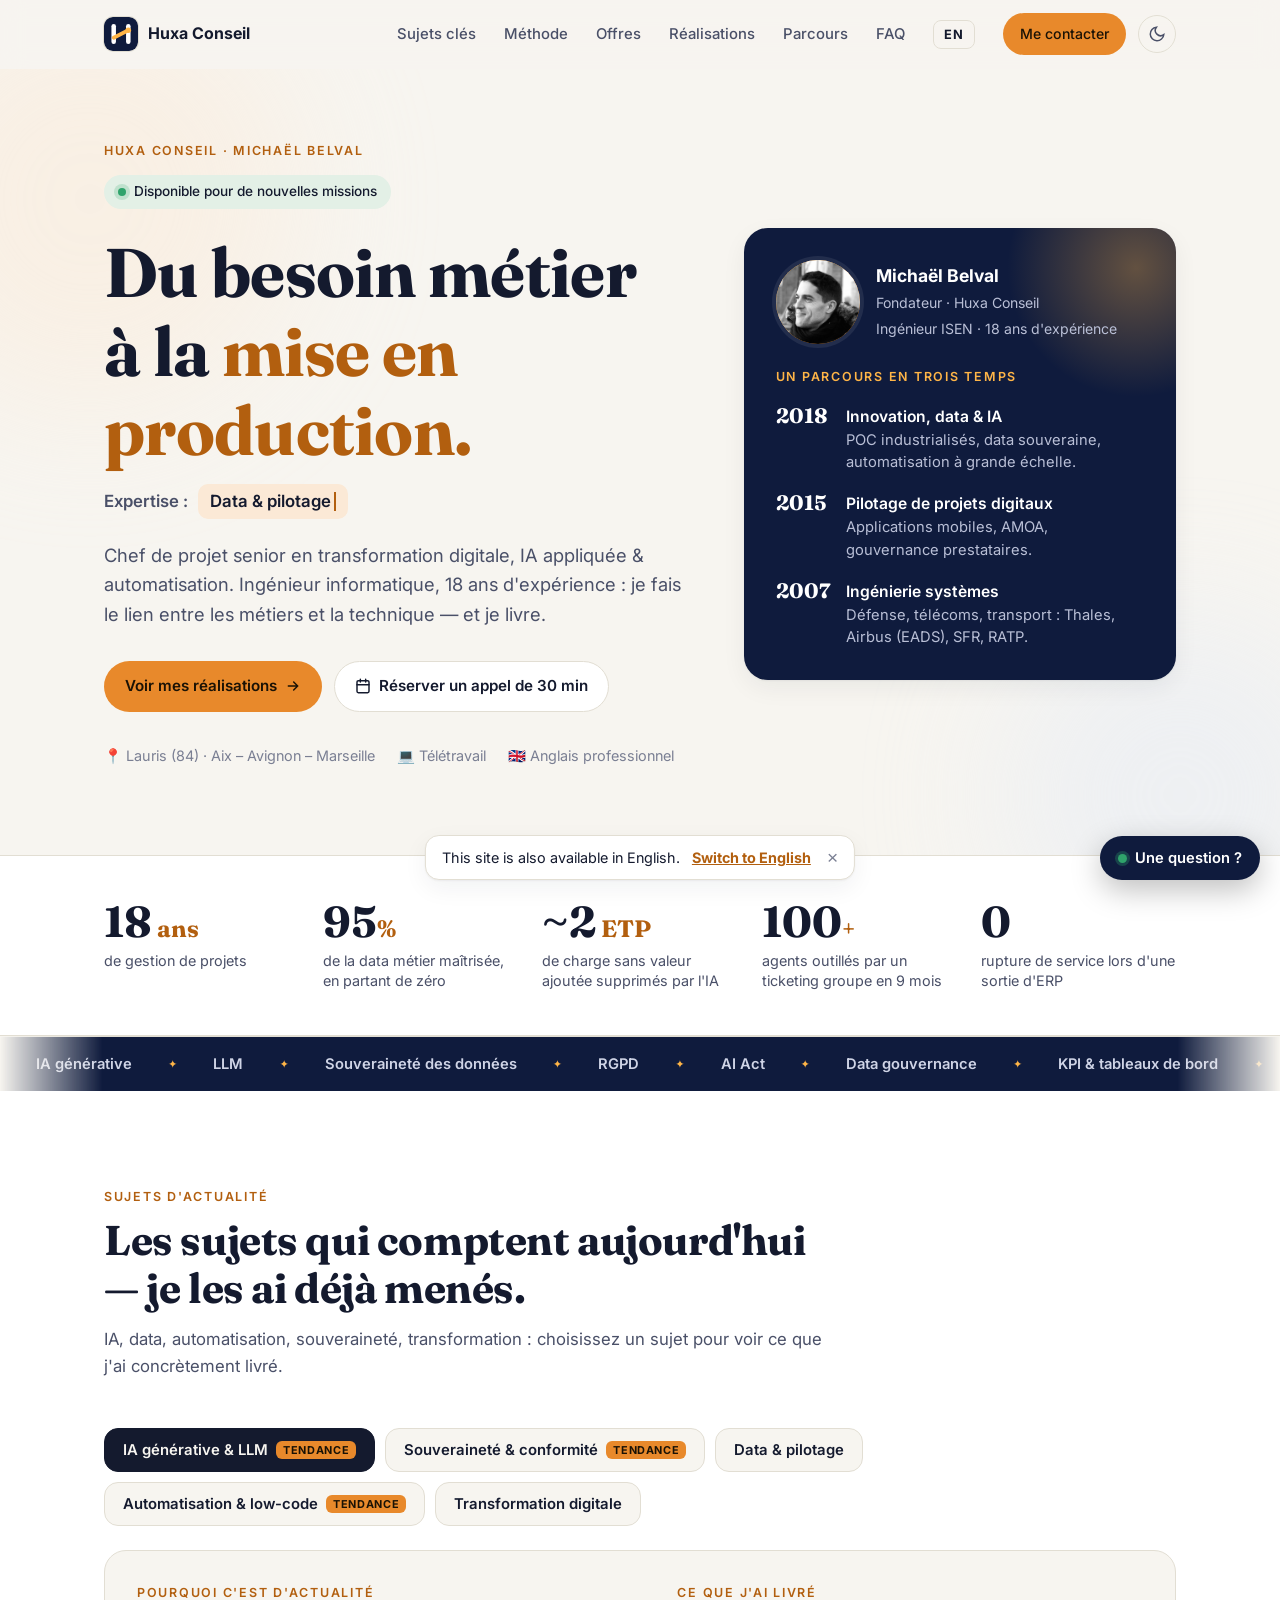
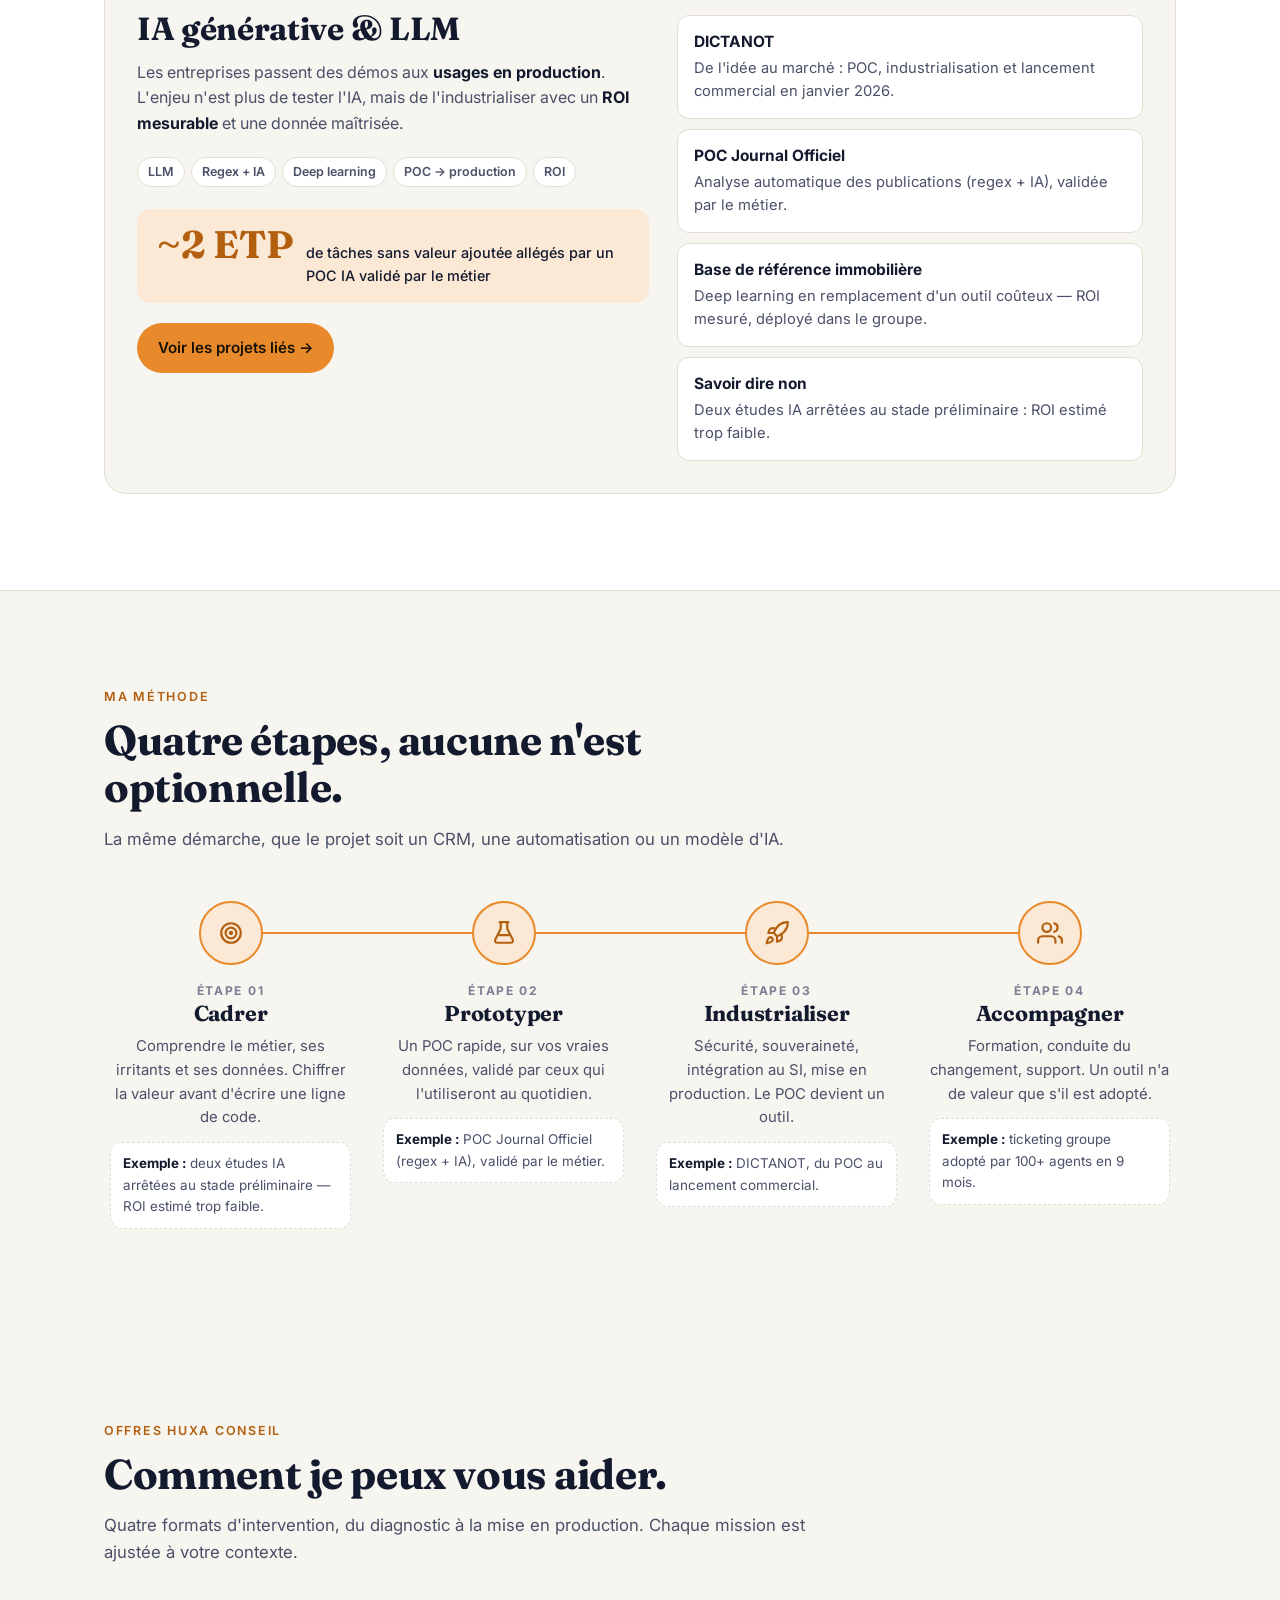
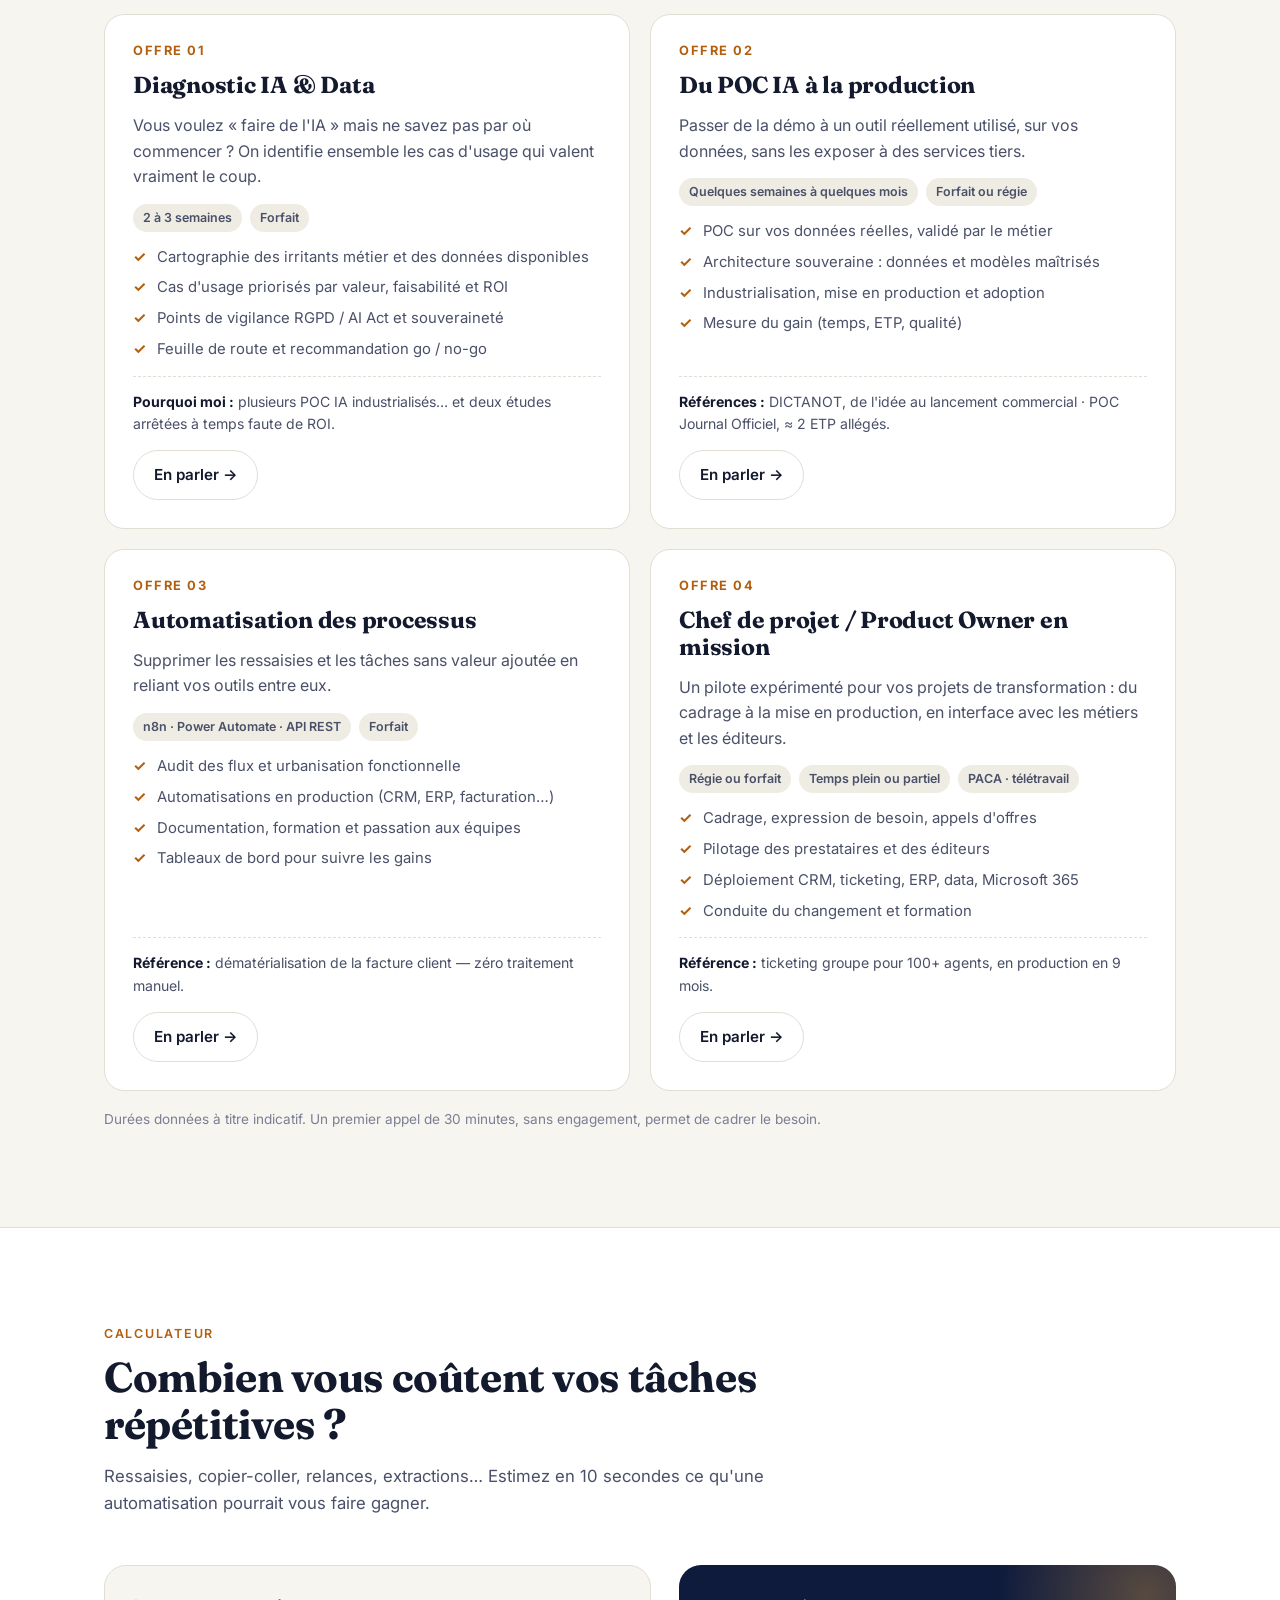
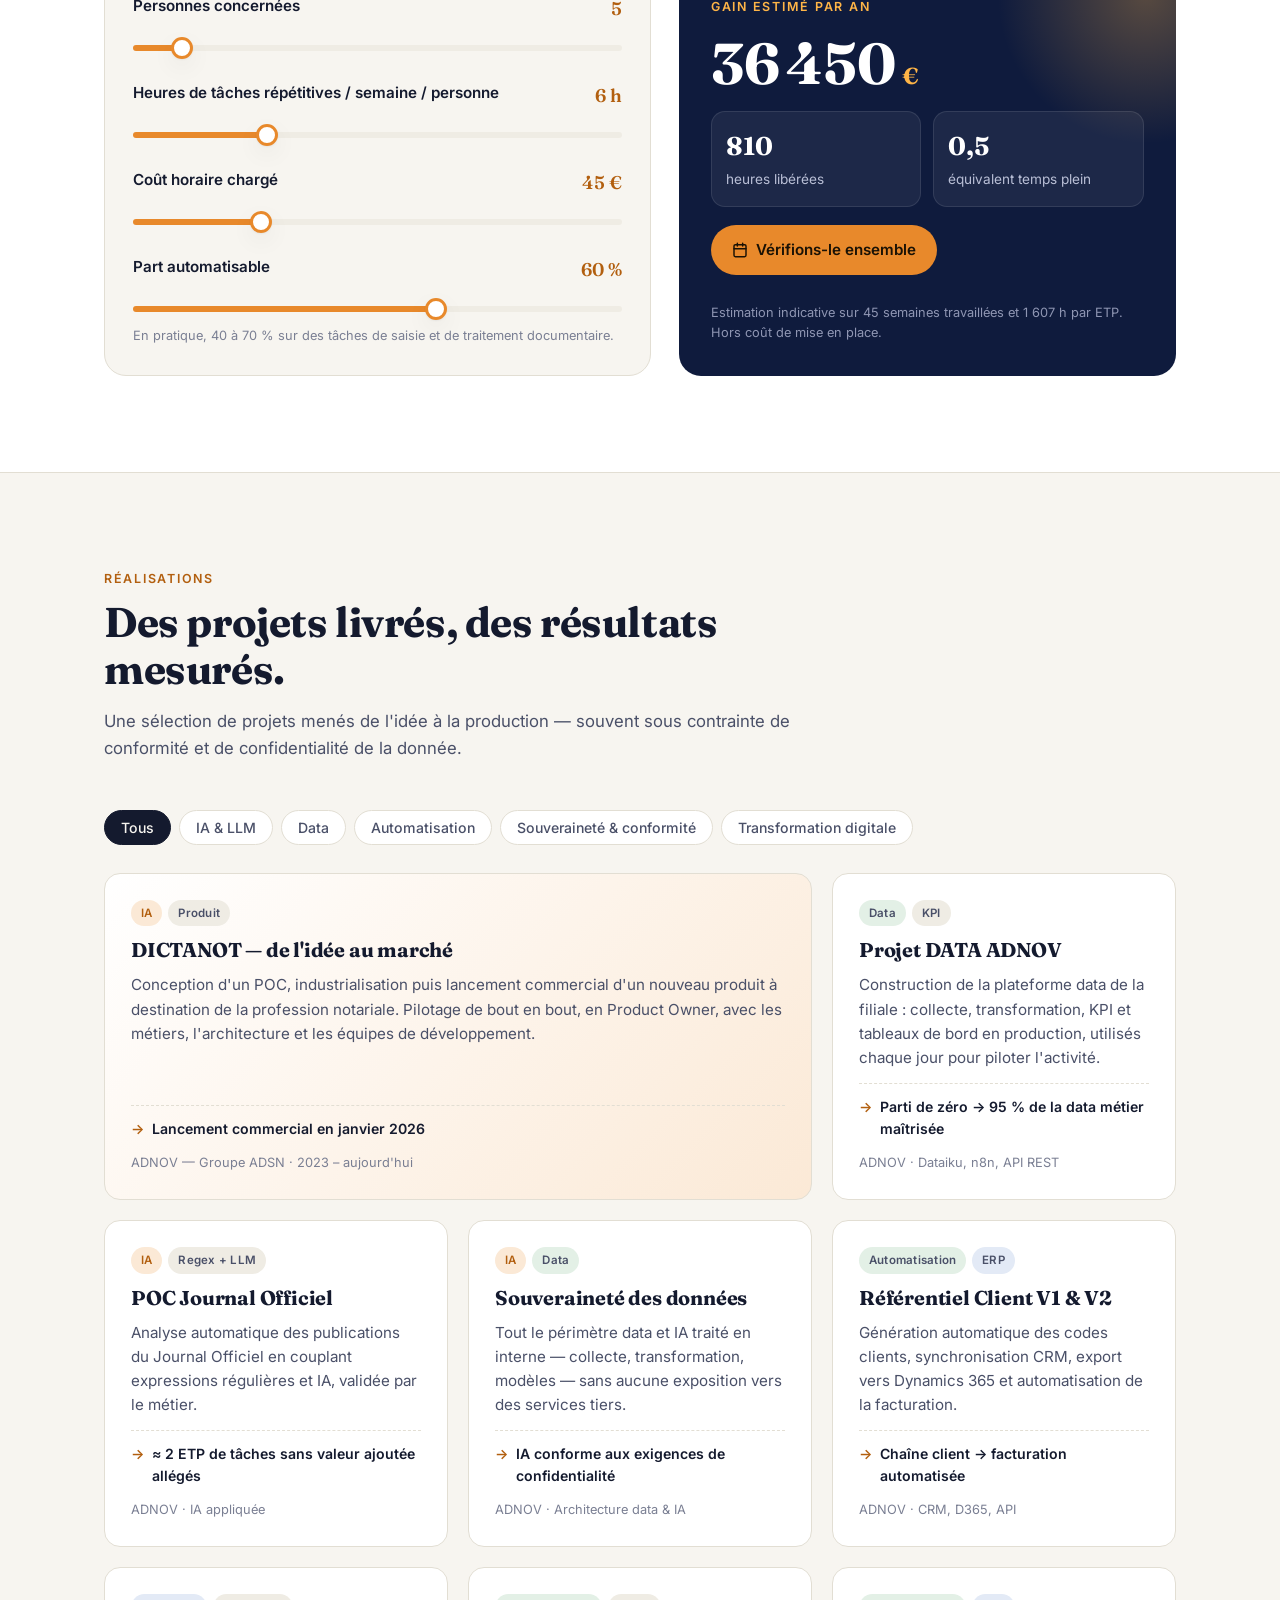
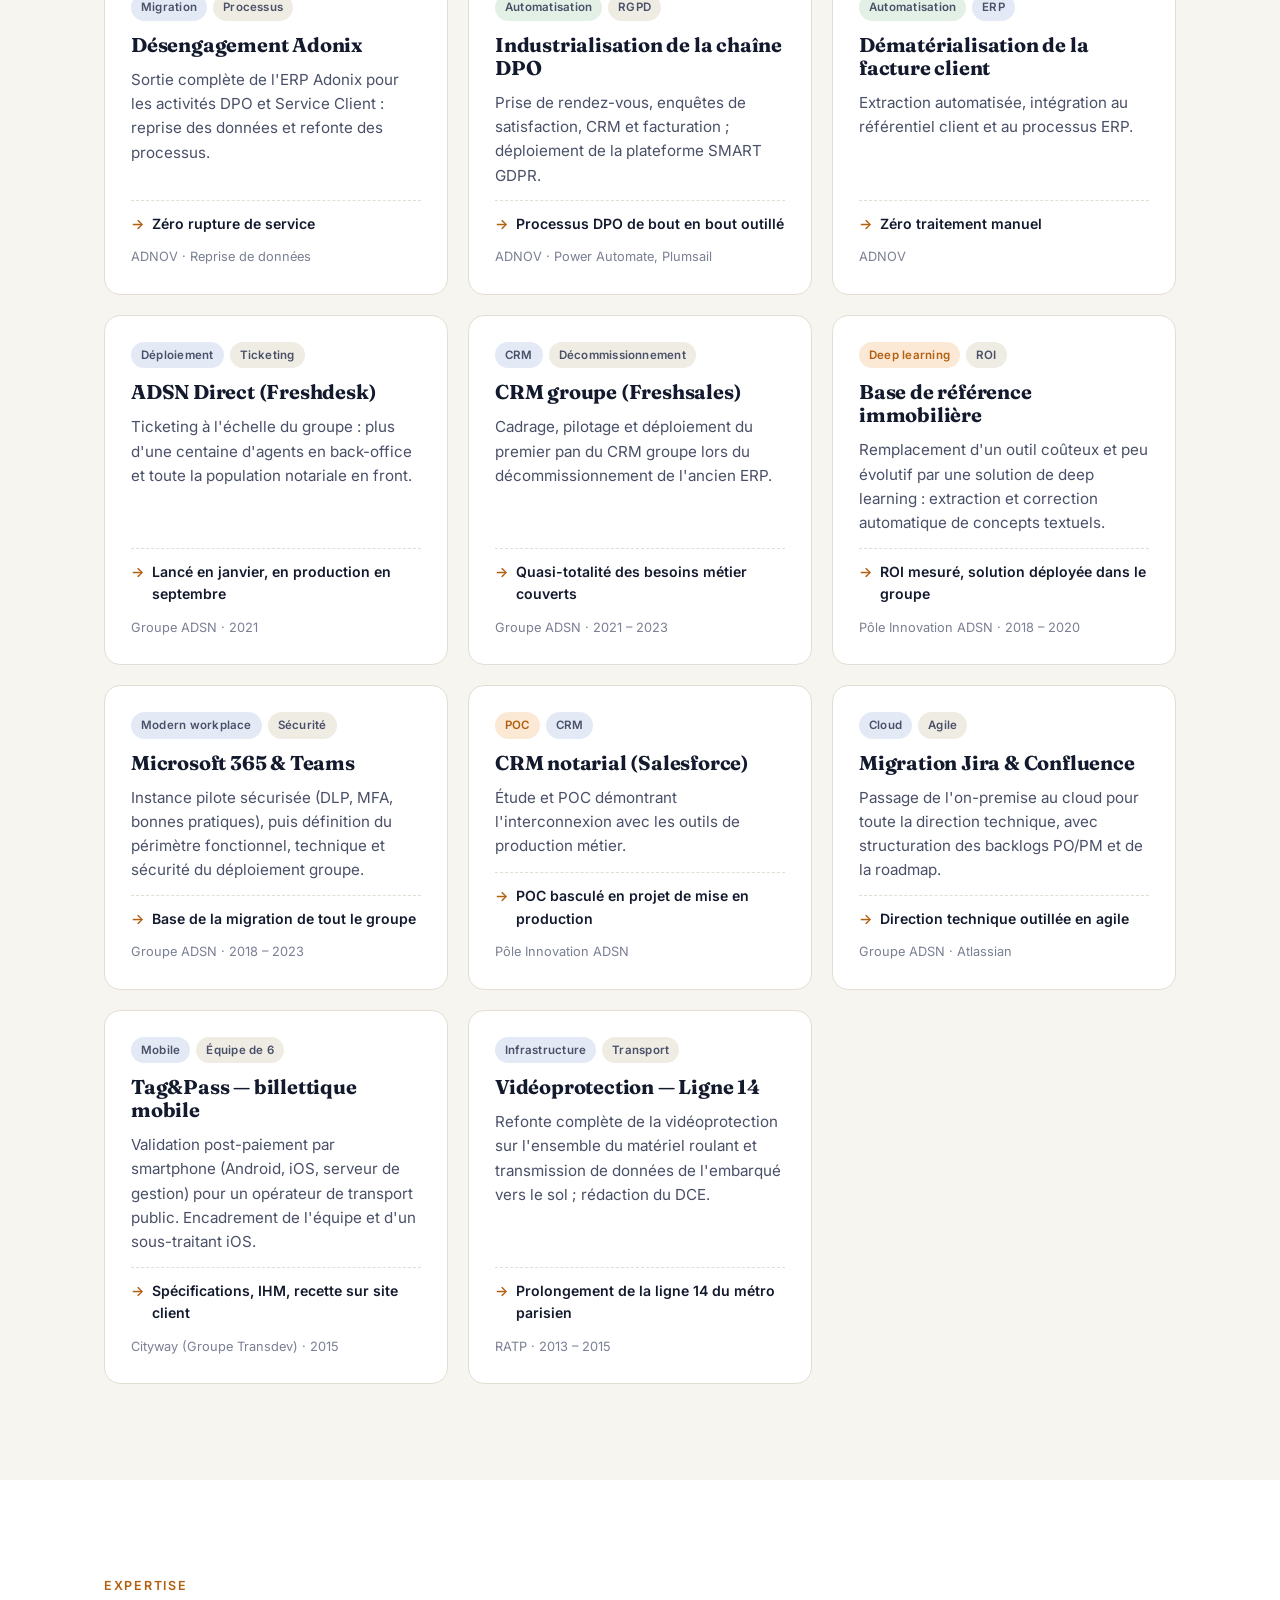
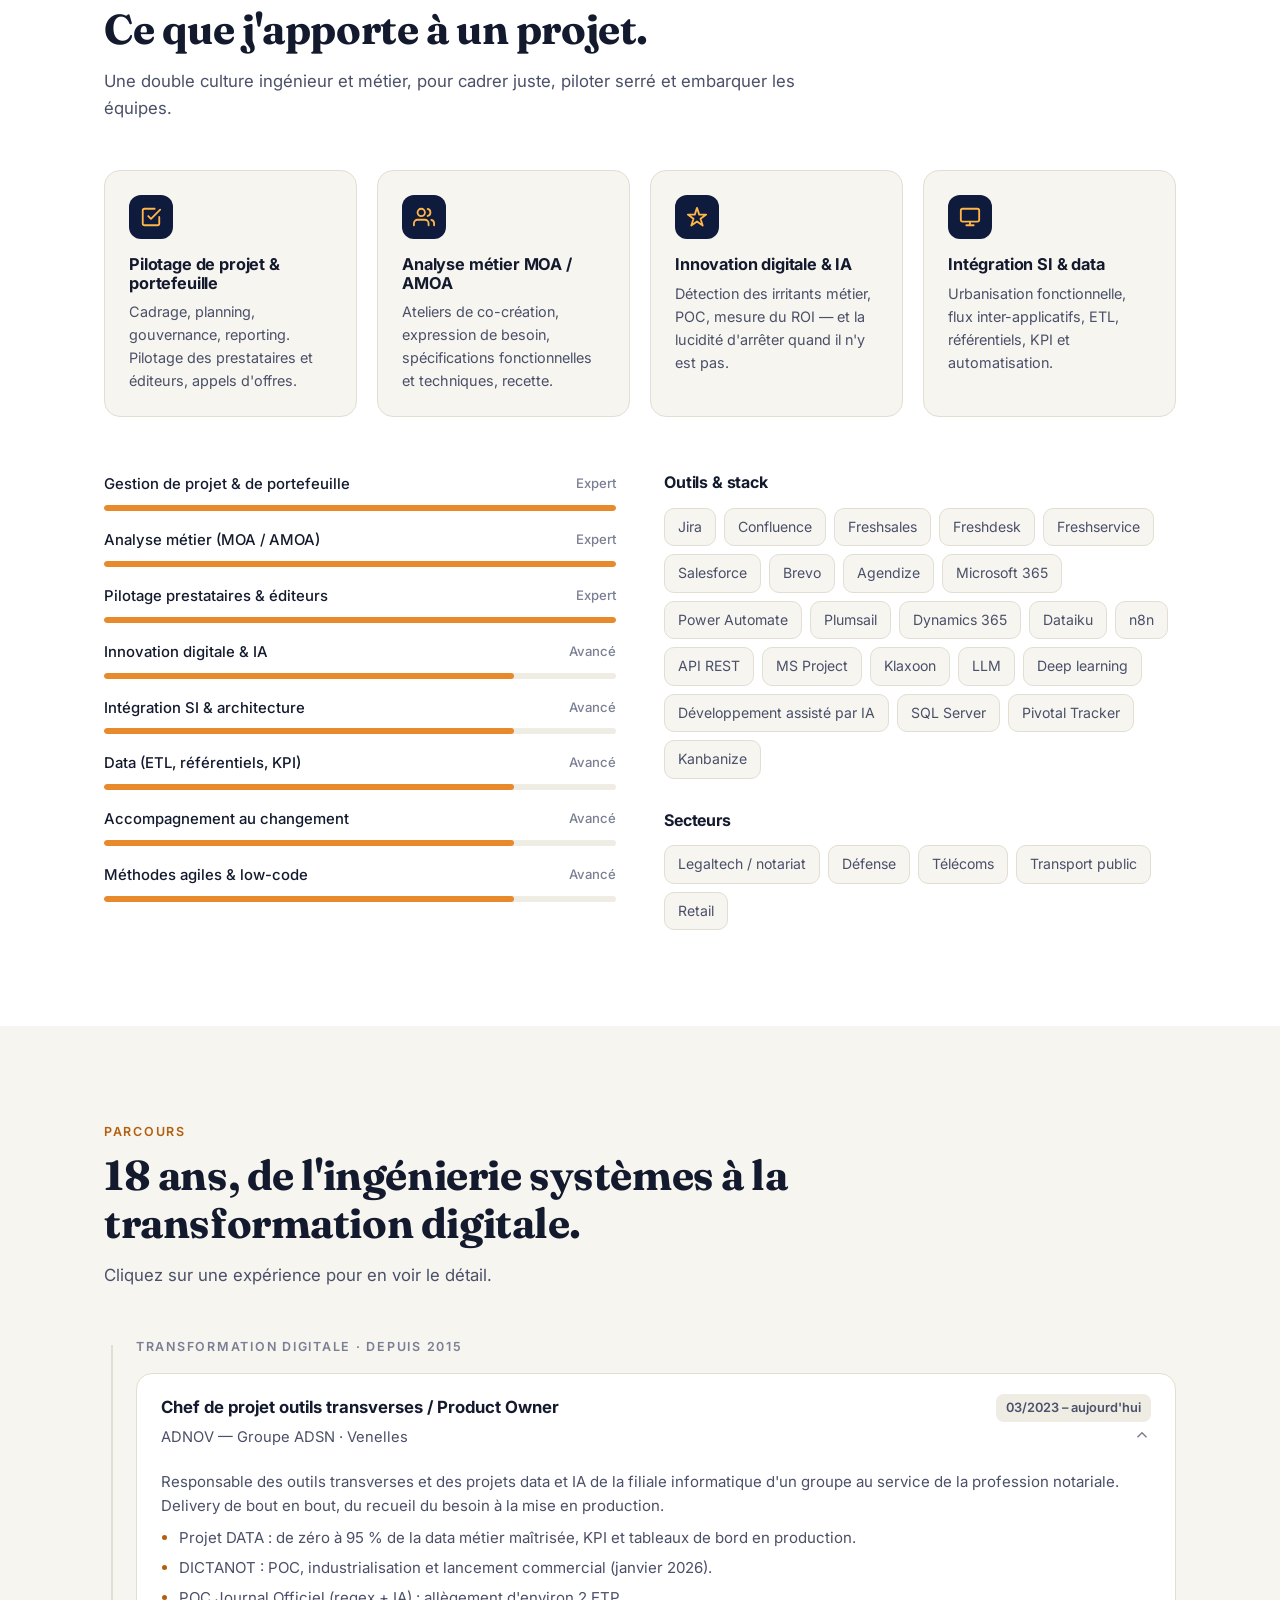
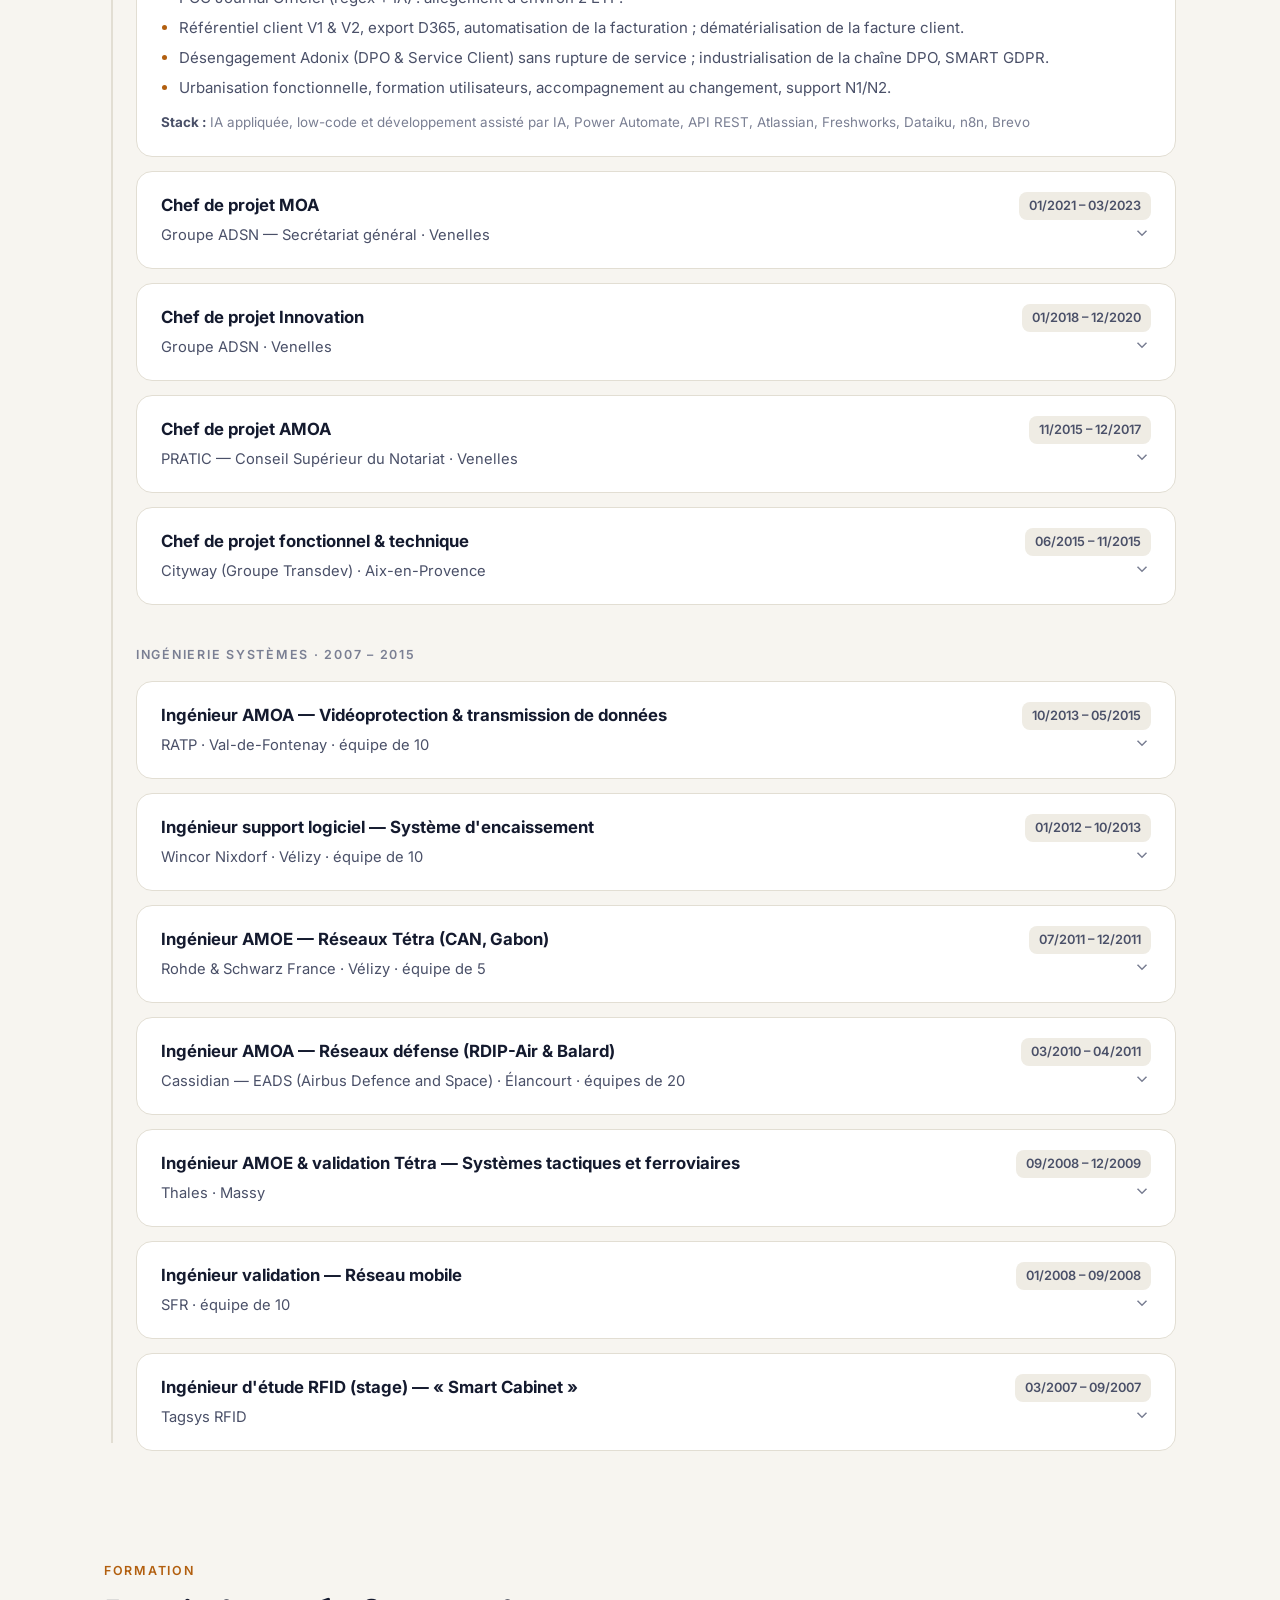
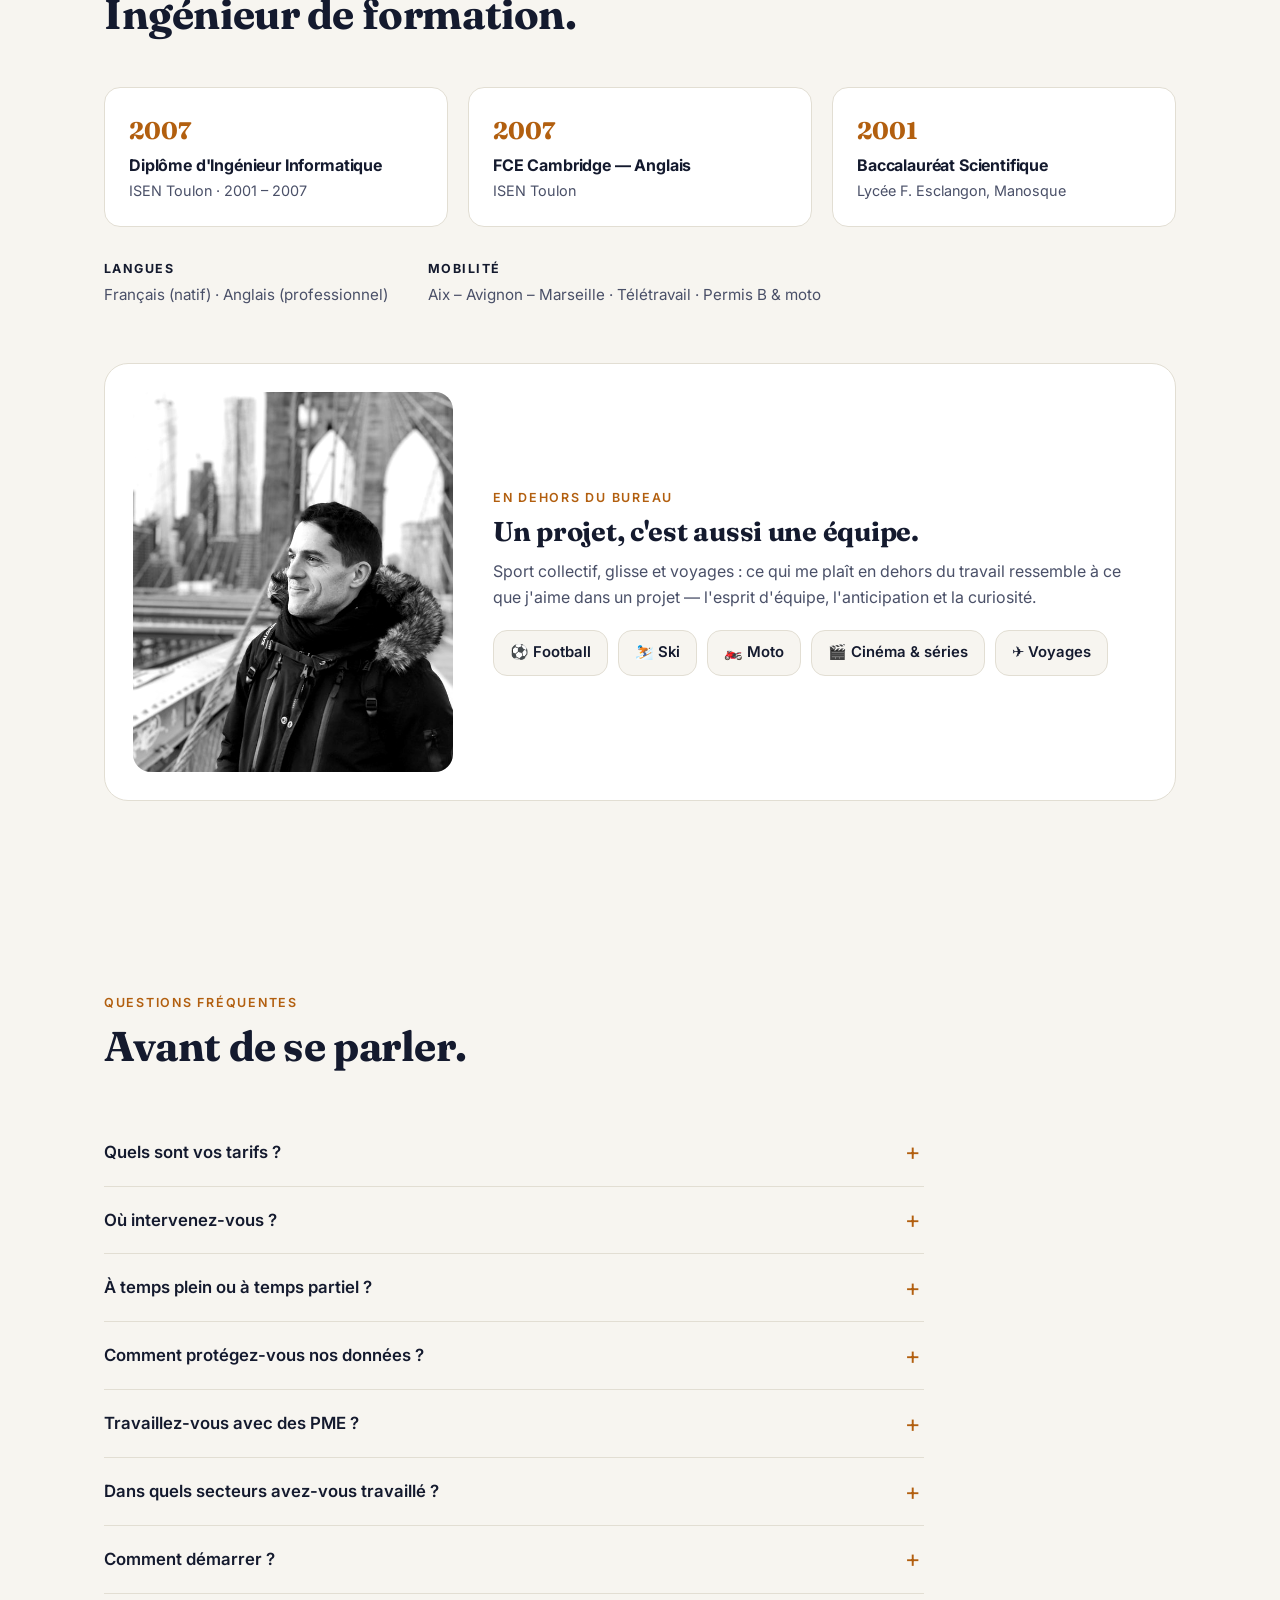
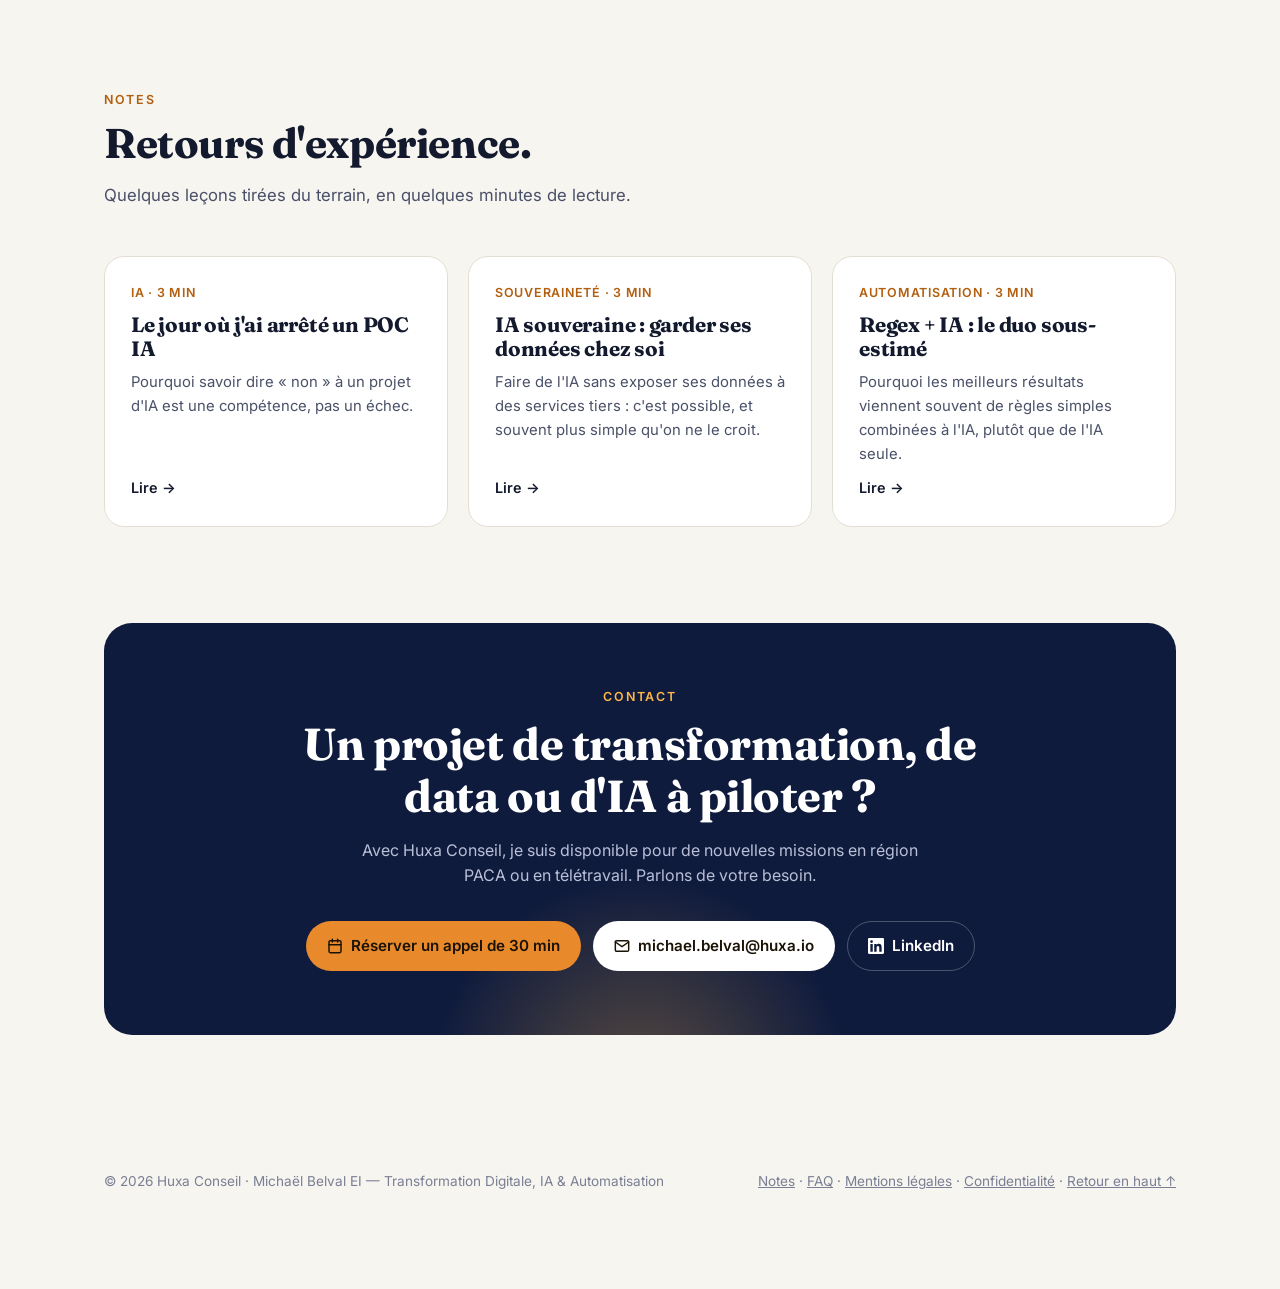
==== commit 094bd49d: "Add Huxa Conseil logo and use it across the site - brand/: icon, full logo (light/dark), standalone " ====
--- a/index.html
+++ b/index.html
@@ -21,8 +21,10 @@
 <meta property="og:image:alt" content="Huxa Conseil — Michaël Belval, du besoin métier à la mise en production">
 <meta name="twitter:card" content="summary_large_image">
 <meta name="twitter:image" content="https://conseil.huxa.io/og-image.jpg">
-<link rel="icon" href="data:image/svg+xml,%3Csvg xmlns='http://www.w3.org/2000/svg' viewBox='0 0 64 64'%3E%3Crect width='64' height='64' rx='14' fill='%230f1b3d'/%3E%3Ctext x='32' y='42' font-family='Arial,sans-serif' font-size='26' font-weight='700' fill='%23ffb547' text-anchor='middle'%3EHC%3C/text%3E%3C/svg%3E">
-<script type="application/ld+json">[{"@context": "https://schema.org", "@type": "ProfessionalService", "name": "Huxa Conseil", "url": "https://conseil.huxa.io/", "image": "https://conseil.huxa.io/og-image.jpg", "email": "michael.belval@huxa.io", "areaServed": ["Provence-Alpes-Côte d'Azur", "France"], "address": {"@type": "PostalAddress", "addressLocality": "Lauris", "postalCode": "84360", "addressRegion": "Provence-Alpes-Côte d'Azur", "addressCountry": "FR"}, "founder": {"@type": "Person", "name": "Michaël Belval", "jobTitle": "Chef de projet senior — Transformation digitale, IA & Automatisation", "image": "https://conseil.huxa.io/photo.jpg", "sameAs": ["https://www.linkedin.com/in/micha%C3%ABl-belval-90940841/"], "alumniOf": "ISEN Toulon", "knowsAbout": ["Intelligence artificielle", "IA générative", "Data", "Automatisation des processus", "Transformation digitale", "Gestion de projet", "Product Ownership"]}, "knowsAbout": ["IA générative", "Souveraineté des données", "Automatisation", "Data", "Transformation digitale"]}, {"@context": "https://schema.org", "@type": "FAQPage", "mainEntity": [{"@type": "Question", "name": "Quels sont vos tarifs ?", "acceptedAnswer": {"@type": "Answer", "text": "Cela dépend du format : un forfait pour un diagnostic ou une automatisation au périmètre bien défini, un taux journalier pour une mission de chef de projet ou de Product Owner en régie. Je vous fais une proposition chiffrée après un premier échange de 30 minutes."}}, {"@type": "Question", "name": "Où intervenez-vous ?", "acceptedAnswer": {"@type": "Answer", "text": "Sur site en région PACA (Aix-en-Provence, Avignon, Marseille et alentours) et en télétravail partout ailleurs. Les deux se combinent très bien."}}, {"@type": "Question", "name": "À temps plein ou à temps partiel ?", "acceptedAnswer": {"@type": "Answer", "text": "Les deux sont possibles : une mission à temps plein, ou quelques jours par semaine pour piloter un projet aux côtés de vos équipes."}}, {"@type": "Question", "name": "Comment protégez-vous nos données ?", "acceptedAnswer": {"@type": "Answer", "text": "La confidentialité fait partie de ma façon de travailler : j'ai conçu des projets data et IA traités entièrement en interne, sans exposition à des services tiers. Un accord de confidentialité peut être signé dès le premier échange."}}, {"@type": "Question", "name": "Travaillez-vous avec des PME ?", "acceptedAnswer": {"@type": "Answer", "text": "Oui. Le diagnostic IA & Data et l'automatisation des processus sont pensés pour aller vite, avec un périmètre adapté à votre taille et à votre budget."}}, {"@type": "Question", "name": "Dans quels secteurs avez-vous travaillé ?", "acceptedAnswer": {"@type": "Answer", "text": "Legaltech et notariat, défense, télécoms, transport public et retail. La méthode — partir du besoin métier, prouver la valeur, industrialiser — se transpose à tous les secteurs."}}, {"@type": "Question", "name": "Comment démarrer ?", "acceptedAnswer": {"@type": "Answer", "text": "Le plus simple : réservez un appel de 30 minutes. On fait le point sur votre besoin et je vous propose le format le plus adapté, sans engagement."}}]}]</script>
+<link rel="icon" href="brand/huxa-icon.svg" type="image/svg+xml">
+<link rel="icon" href="brand/favicon-32.png" sizes="32x32" type="image/png">
+<link rel="apple-touch-icon" href="brand/apple-touch-icon.png">
+<script type="application/ld+json">[{"@context": "https://schema.org", "@type": "ProfessionalService", "name": "Huxa Conseil", "url": "https://conseil.huxa.io/", "image": "https://conseil.huxa.io/og-image.jpg", "email": "michael.belval@huxa.io", "areaServed": ["Provence-Alpes-Côte d'Azur", "France"], "address": {"@type": "PostalAddress", "addressLocality": "Lauris", "postalCode": "84360", "addressRegion": "Provence-Alpes-Côte d'Azur", "addressCountry": "FR"}, "founder": {"@type": "Person", "name": "Michaël Belval", "jobTitle": "Chef de projet senior — Transformation digitale, IA & Automatisation", "image": "https://conseil.huxa.io/photo.jpg", "sameAs": ["https://www.linkedin.com/in/micha%C3%ABl-belval-90940841/"], "alumniOf": "ISEN Toulon", "knowsAbout": ["Intelligence artificielle", "IA générative", "Data", "Automatisation des processus", "Transformation digitale", "Gestion de projet", "Product Ownership"]}, "knowsAbout": ["IA générative", "Souveraineté des données", "Automatisation", "Data", "Transformation digitale"], "logo": "https://conseil.huxa.io/brand/huxa-icon-512.png"}, {"@context": "https://schema.org", "@type": "FAQPage", "mainEntity": [{"@type": "Question", "name": "Quels sont vos tarifs ?", "acceptedAnswer": {"@type": "Answer", "text": "Cela dépend du format : un forfait pour un diagnostic ou une automatisation au périmètre bien défini, un taux journalier pour une mission de chef de projet ou de Product Owner en régie. Je vous fais une proposition chiffrée après un premier échange de 30 minutes."}}, {"@type": "Question", "name": "Où intervenez-vous ?", "acceptedAnswer": {"@type": "Answer", "text": "Sur site en région PACA (Aix-en-Provence, Avignon, Marseille et alentours) et en télétravail partout ailleurs. Les deux se combinent très bien."}}, {"@type": "Question", "name": "À temps plein ou à temps partiel ?", "acceptedAnswer": {"@type": "Answer", "text": "Les deux sont possibles : une mission à temps plein, ou quelques jours par semaine pour piloter un projet aux côtés de vos équipes."}}, {"@type": "Question", "name": "Comment protégez-vous nos données ?", "acceptedAnswer": {"@type": "Answer", "text": "La confidentialité fait partie de ma façon de travailler : j'ai conçu des projets data et IA traités entièrement en interne, sans exposition à des services tiers. Un accord de confidentialité peut être signé dès le premier échange."}}, {"@type": "Question", "name": "Travaillez-vous avec des PME ?", "acceptedAnswer": {"@type": "Answer", "text": "Oui. Le diagnostic IA & Data et l'automatisation des processus sont pensés pour aller vite, avec un périmètre adapté à votre taille et à votre budget."}}, {"@type": "Question", "name": "Dans quels secteurs avez-vous travaillé ?", "acceptedAnswer": {"@type": "Answer", "text": "Legaltech et notariat, défense, télécoms, transport public et retail. La méthode — partir du besoin métier, prouver la valeur, industrialiser — se transpose à tous les secteurs."}}, {"@type": "Question", "name": "Comment démarrer ?", "acceptedAnswer": {"@type": "Answer", "text": "Le plus simple : réservez un appel de 30 minutes. On fait le point sur votre besoin et je vous propose le format le plus adapté, sans engagement."}}]}]</script>
 <link rel="preconnect" href="https://fonts.googleapis.com">
 <link rel="preconnect" href="https://fonts.gstatic.com" crossorigin>
 <link href="https://fonts.googleapis.com/css2?family=Fraunces:opsz,wght@9..144,500;9..144,700&family=Inter:wght@400;500;600;700&display=swap" rel="stylesheet">
@@ -32,7 +34,7 @@
 
 <nav class="nav" id="nav">
   <div class="wrap">
-    <a href="#top" class="logo"><span class="mark">HC</span><span>Huxa Conseil</span></a>
+    <a href="#top" class="logo"><img class="mark" src="brand/huxa-icon.svg" width="34" height="34" alt=""><span>Huxa Conseil</span></a>
     <div style="display:flex;align-items:center;gap:12px">
       <ul id="menu">
         <li><a href="#actualite">Sujets clés</a></li>
--- a/styles.css
+++ b/styles.css
@@ -40,7 +40,7 @@
 .nav.scrolled{border-bottom-color:var(--line)}
 .nav .wrap{display:flex;align-items:center;justify-content:space-between;height:68px}
 .logo{display:flex;align-items:center;gap:10px;text-decoration:none;font-weight:700}
-.logo span.mark{width:34px;height:34px;border-radius:10px;background:var(--navy);color:#ffb547;display:grid;place-items:center;font-size:.85rem;letter-spacing:.02em}
+.logo .mark{width:34px;height:34px;border-radius:9px;flex:0 0 auto;box-shadow:0 0 0 1px var(--line)}
 .nav ul{display:flex;gap:28px;list-style:none;align-items:center}
 .nav ul a{text-decoration:none;color:var(--ink-2);font-size:.93rem;font-weight:500}
 .nav ul a:hover{color:var(--ink)}
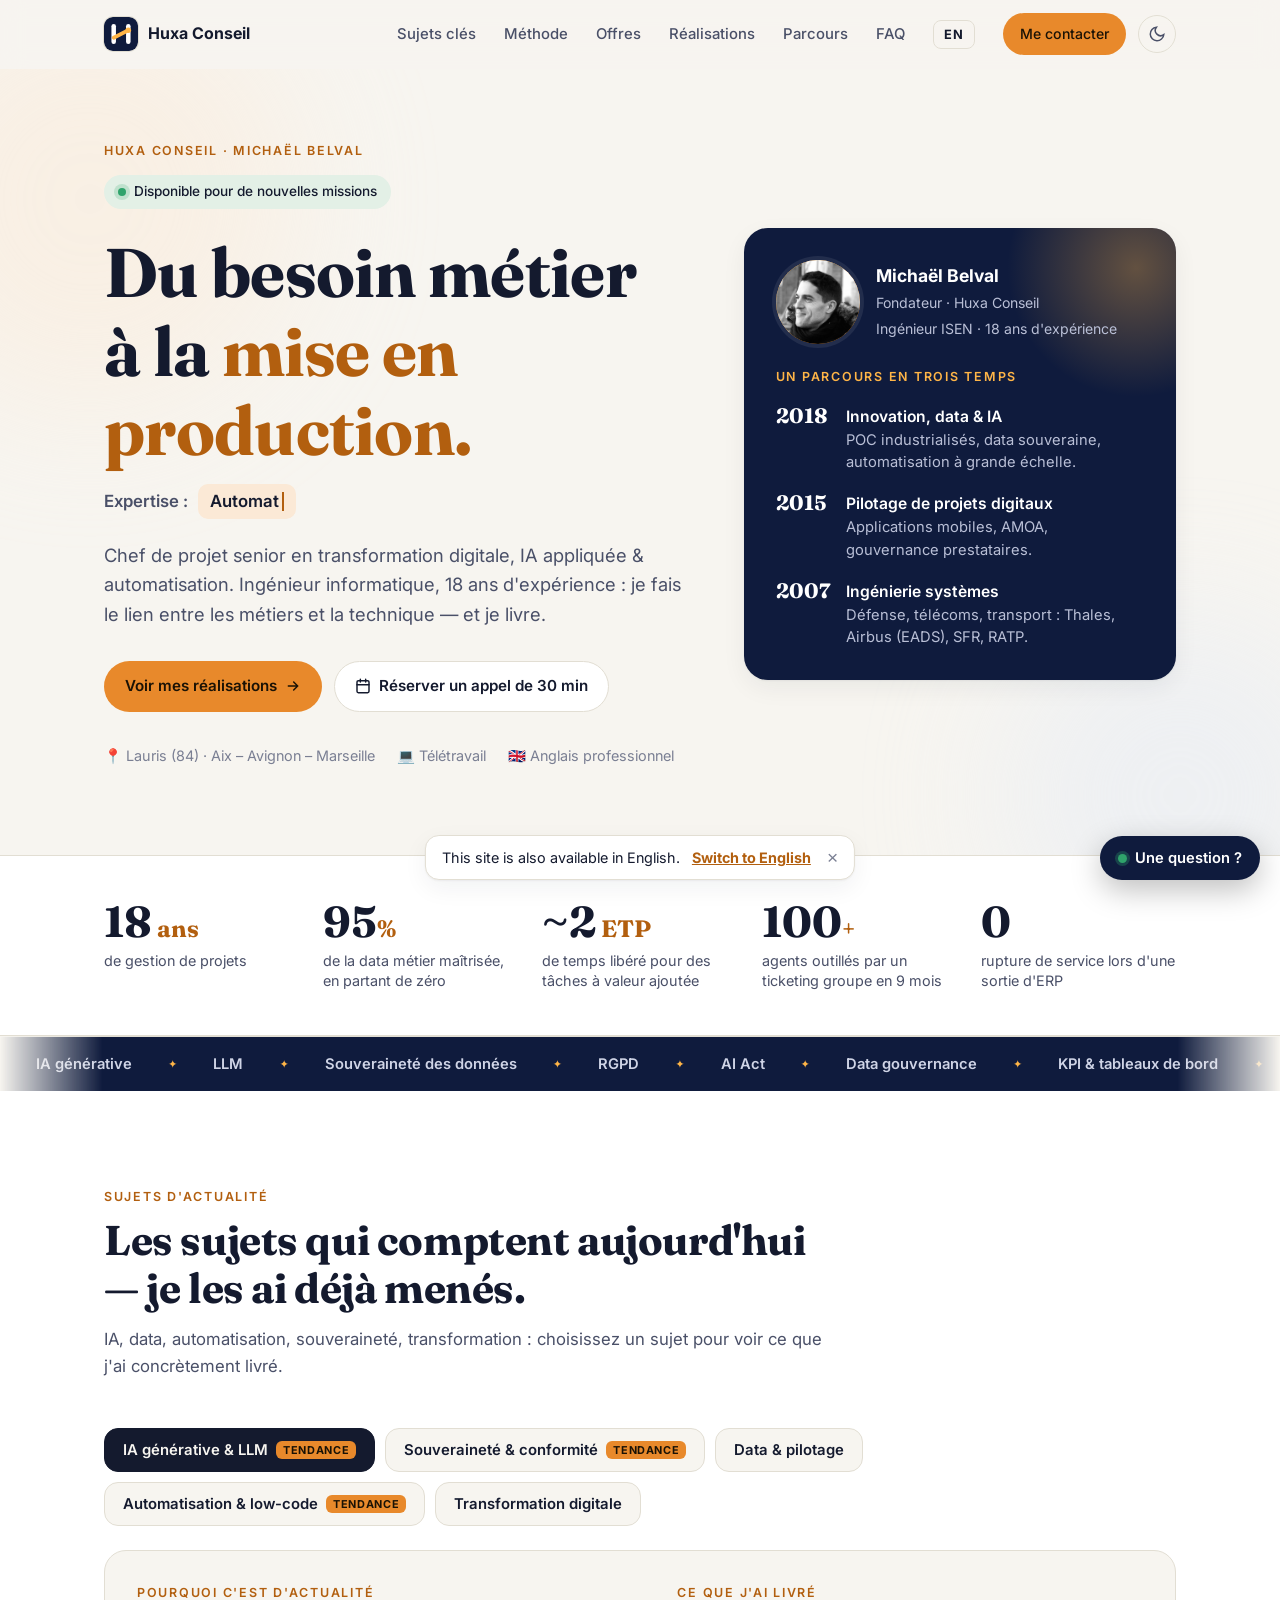
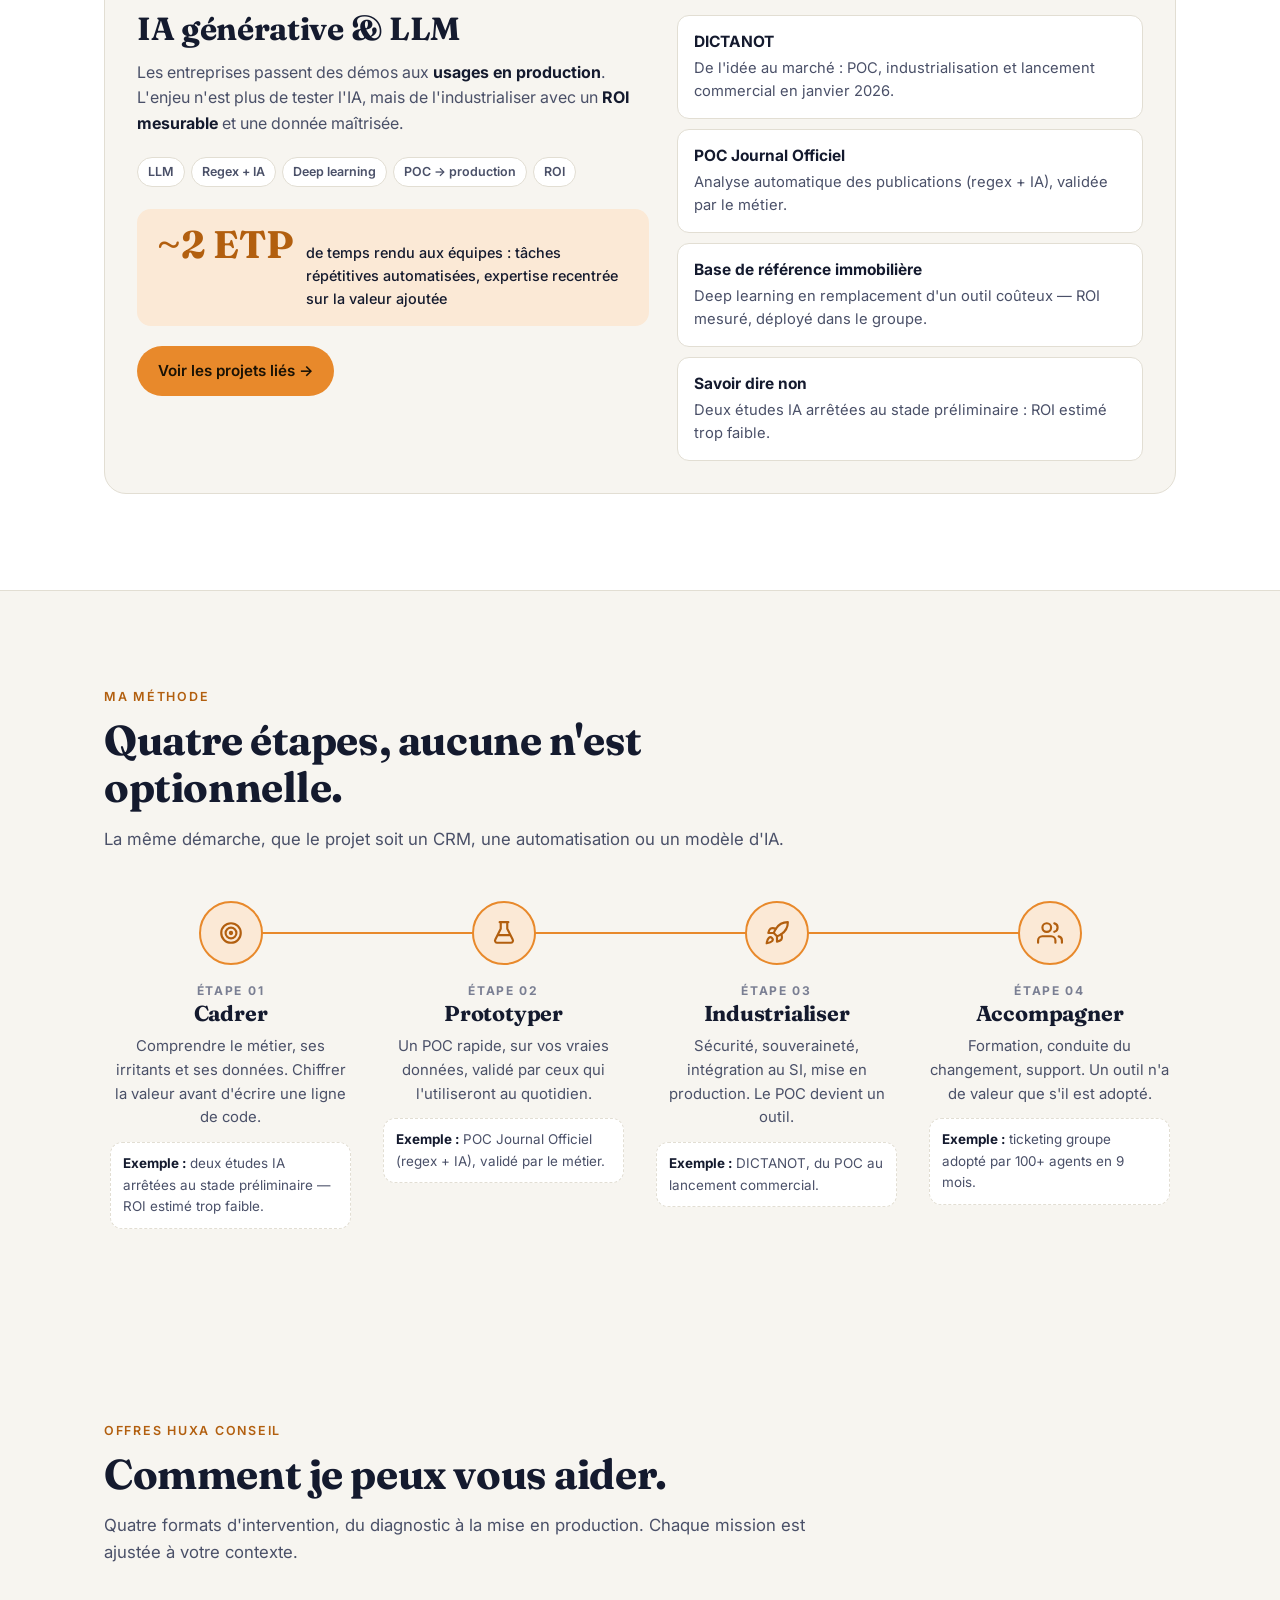
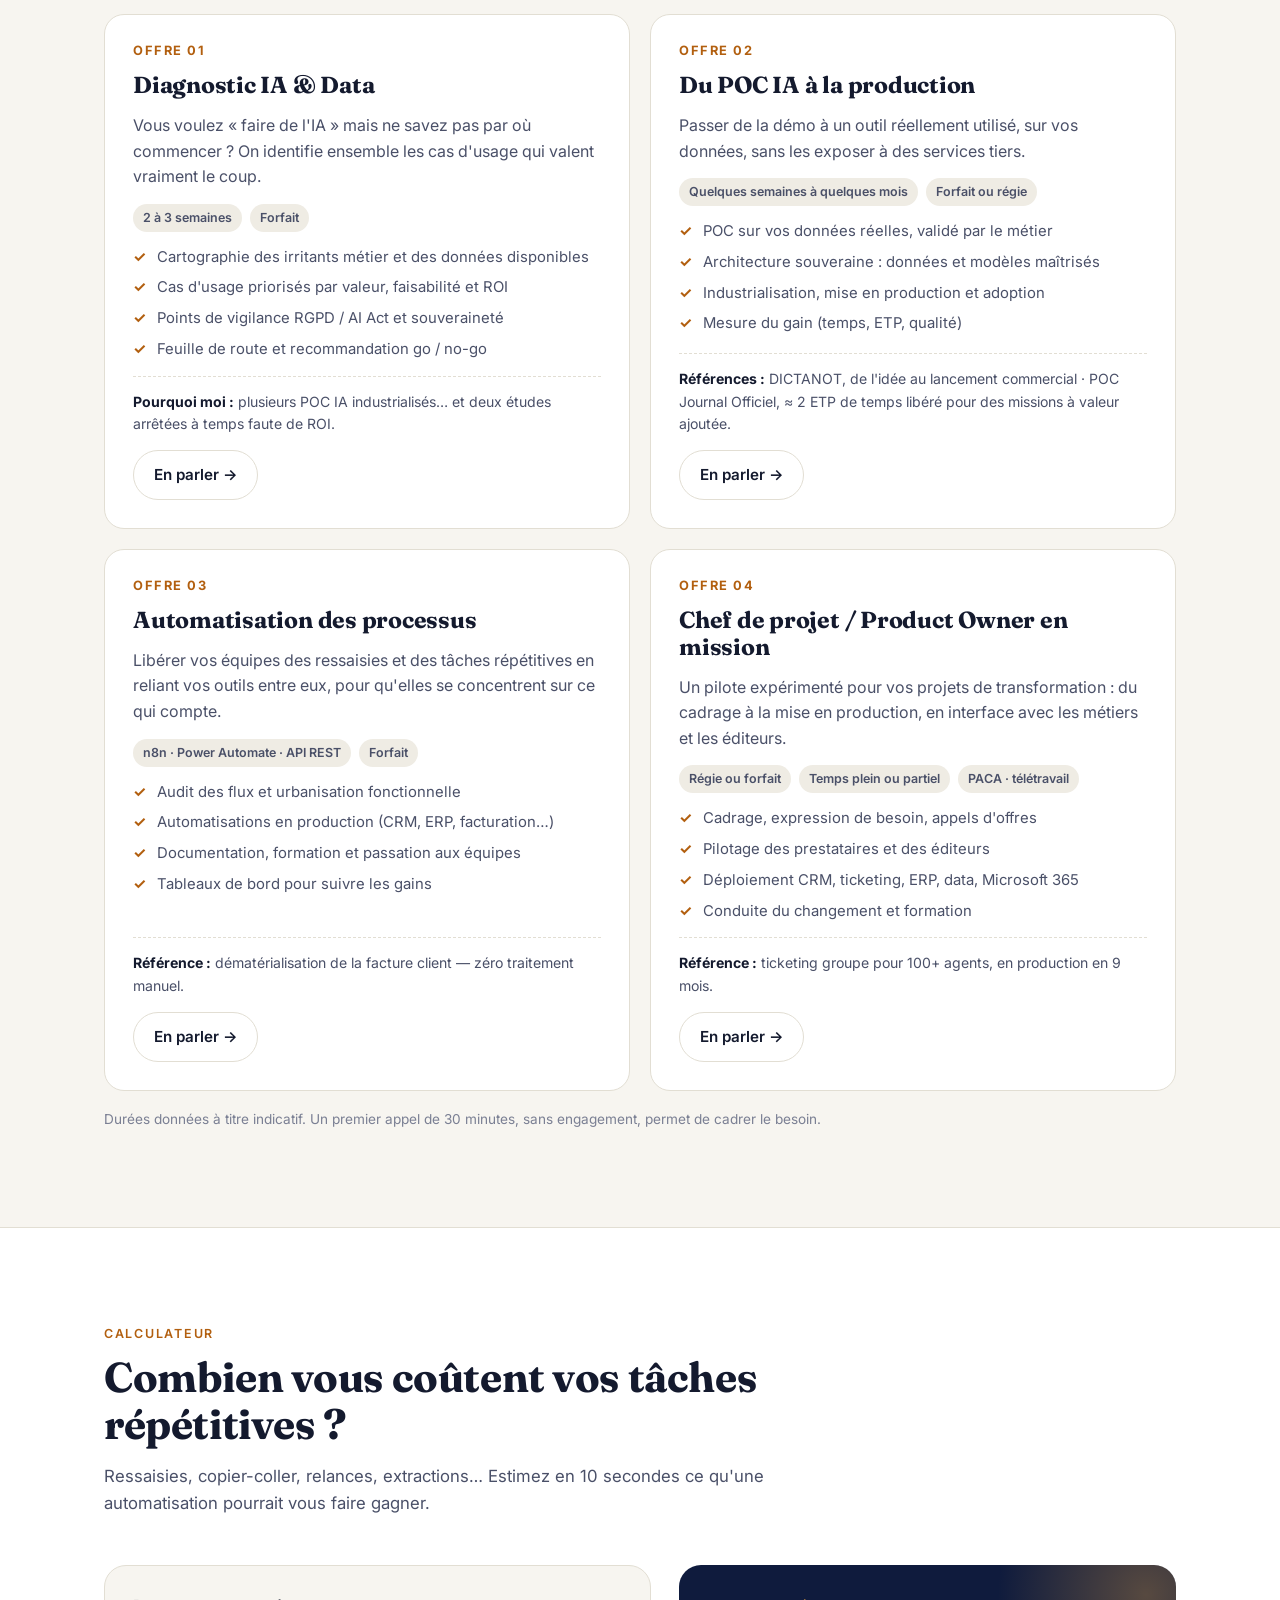
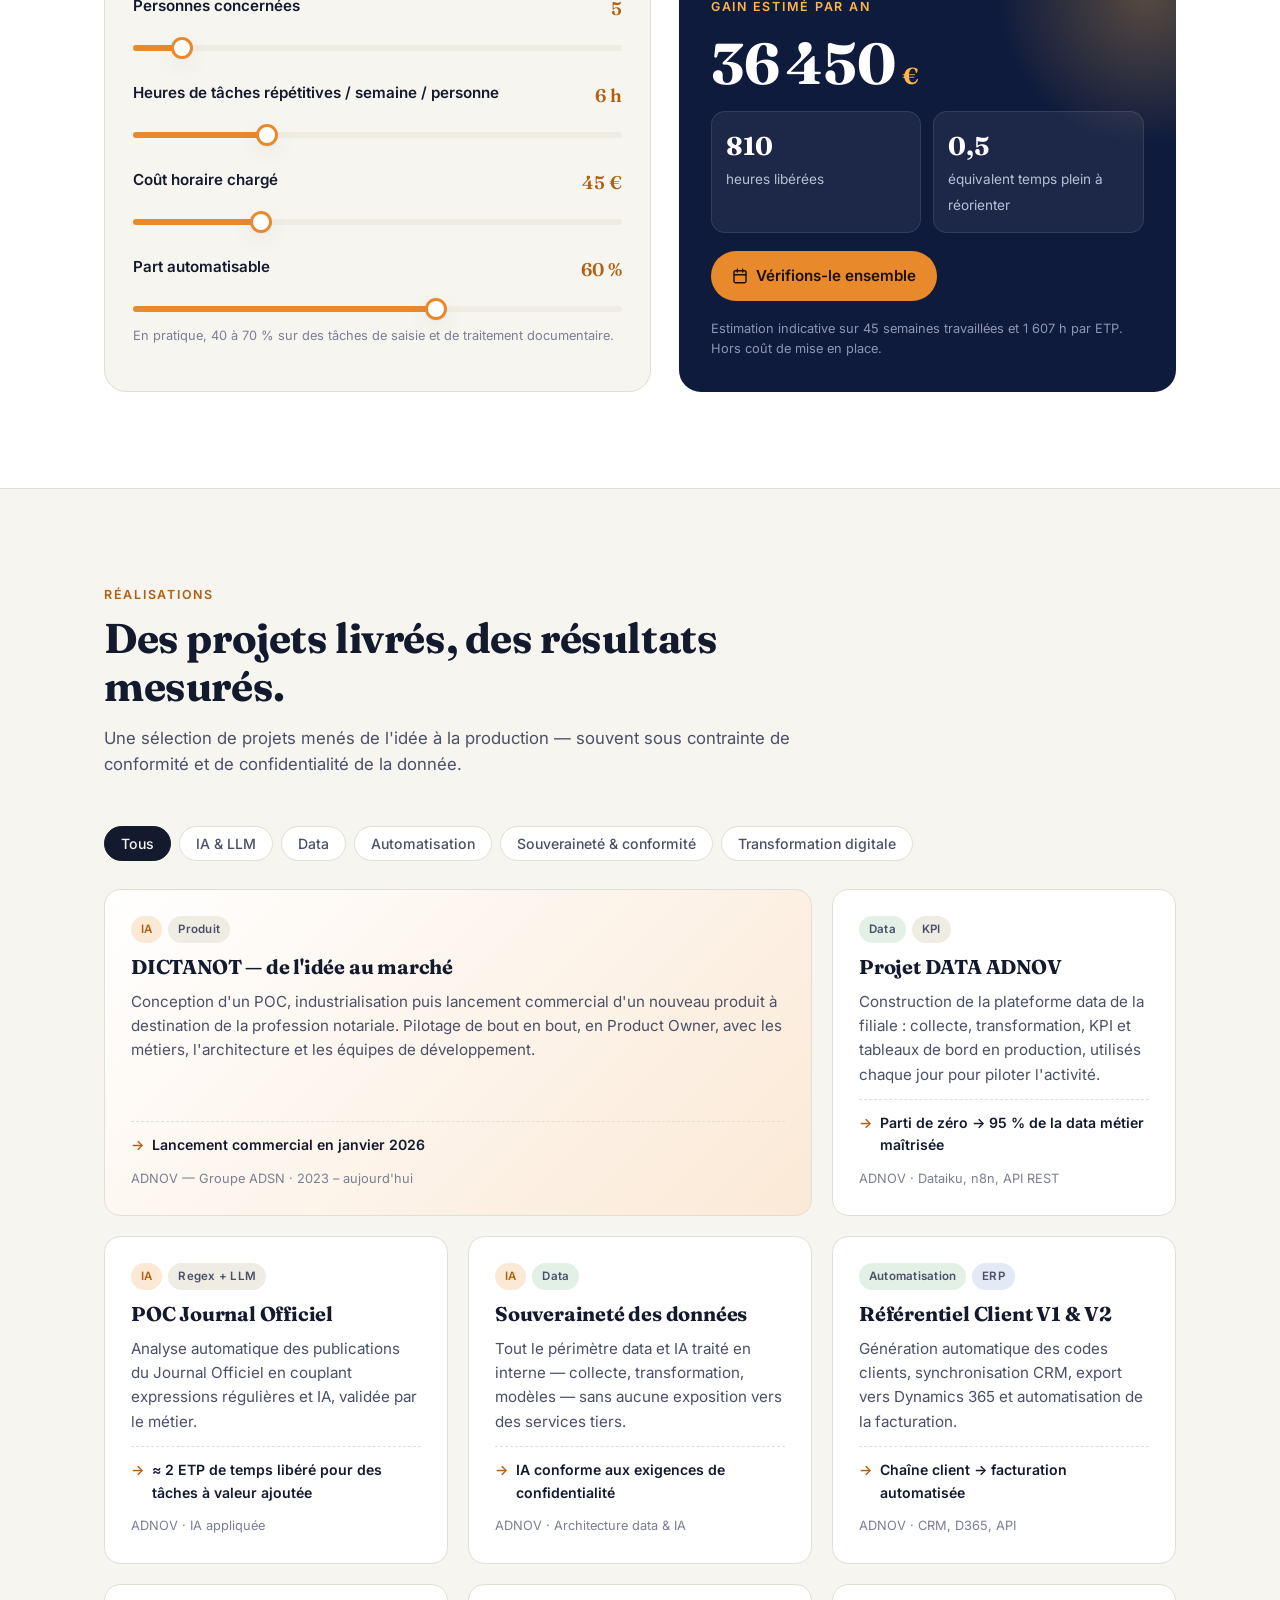
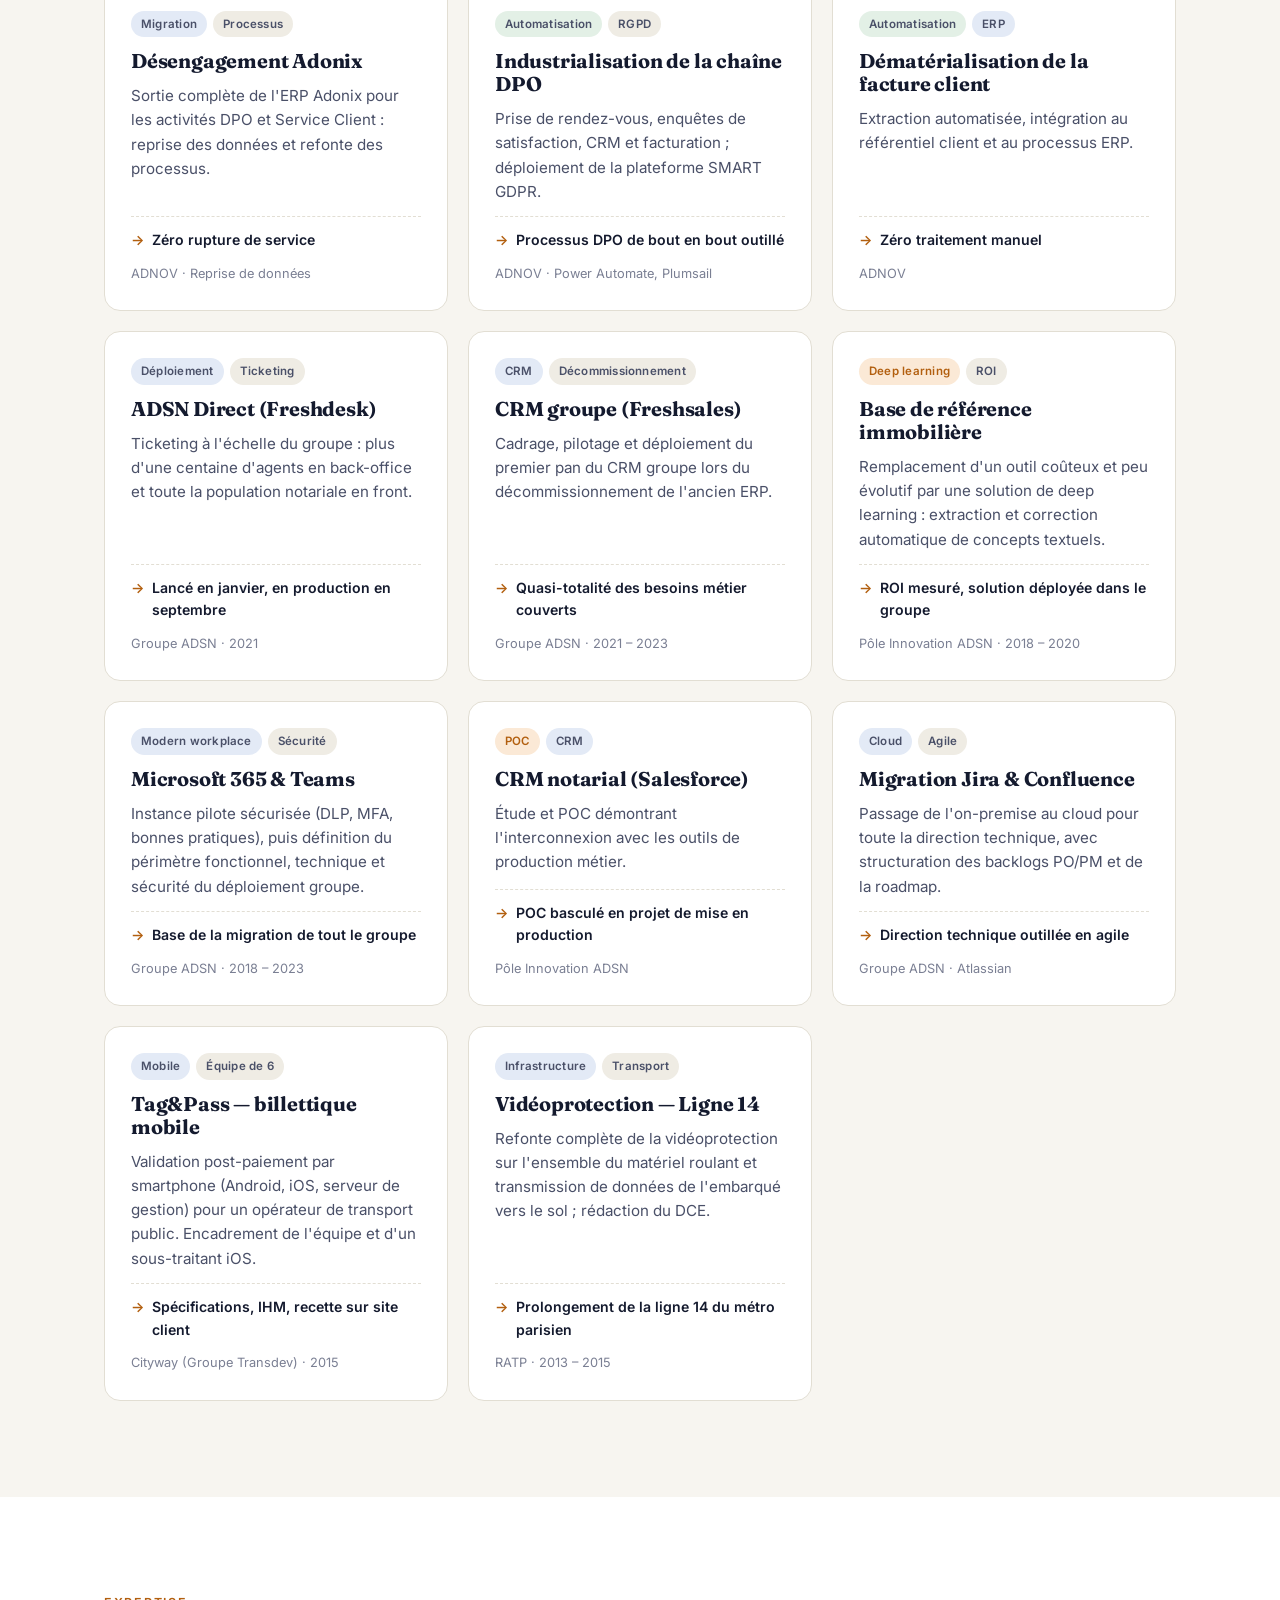
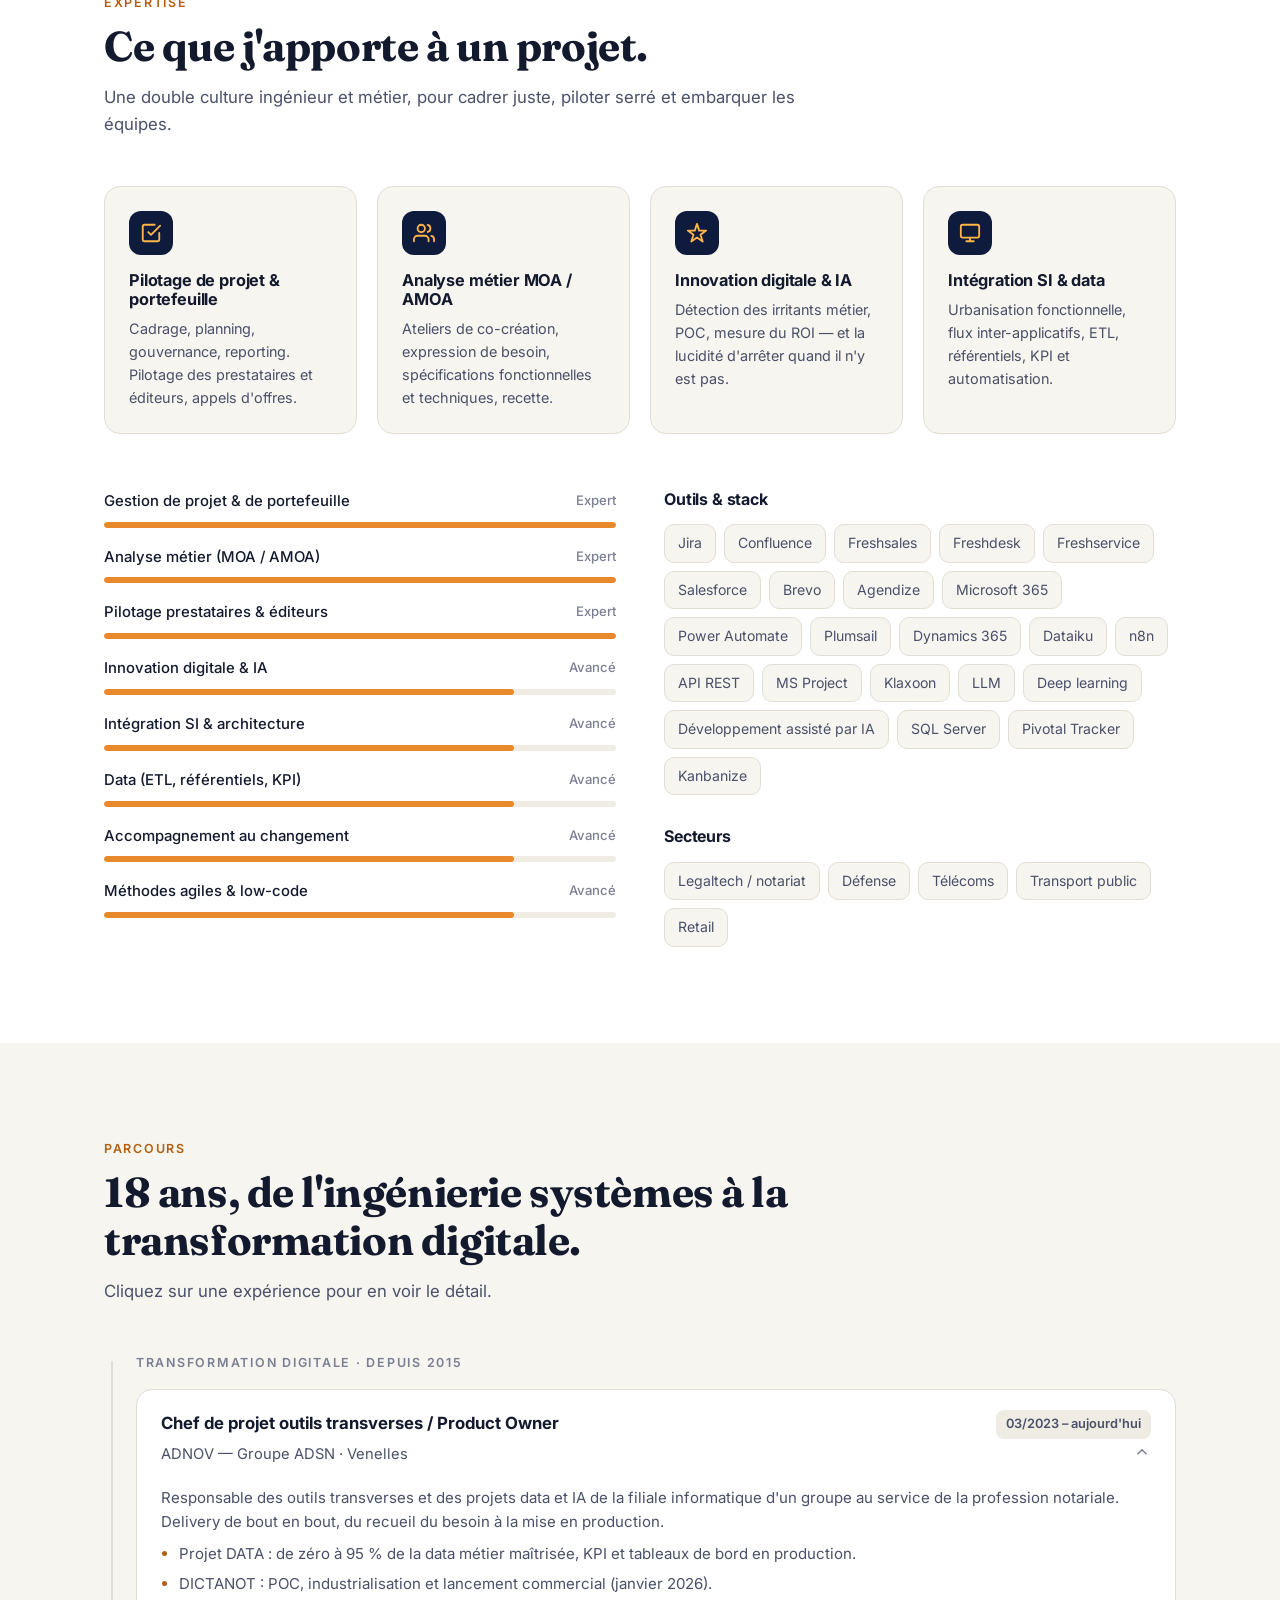
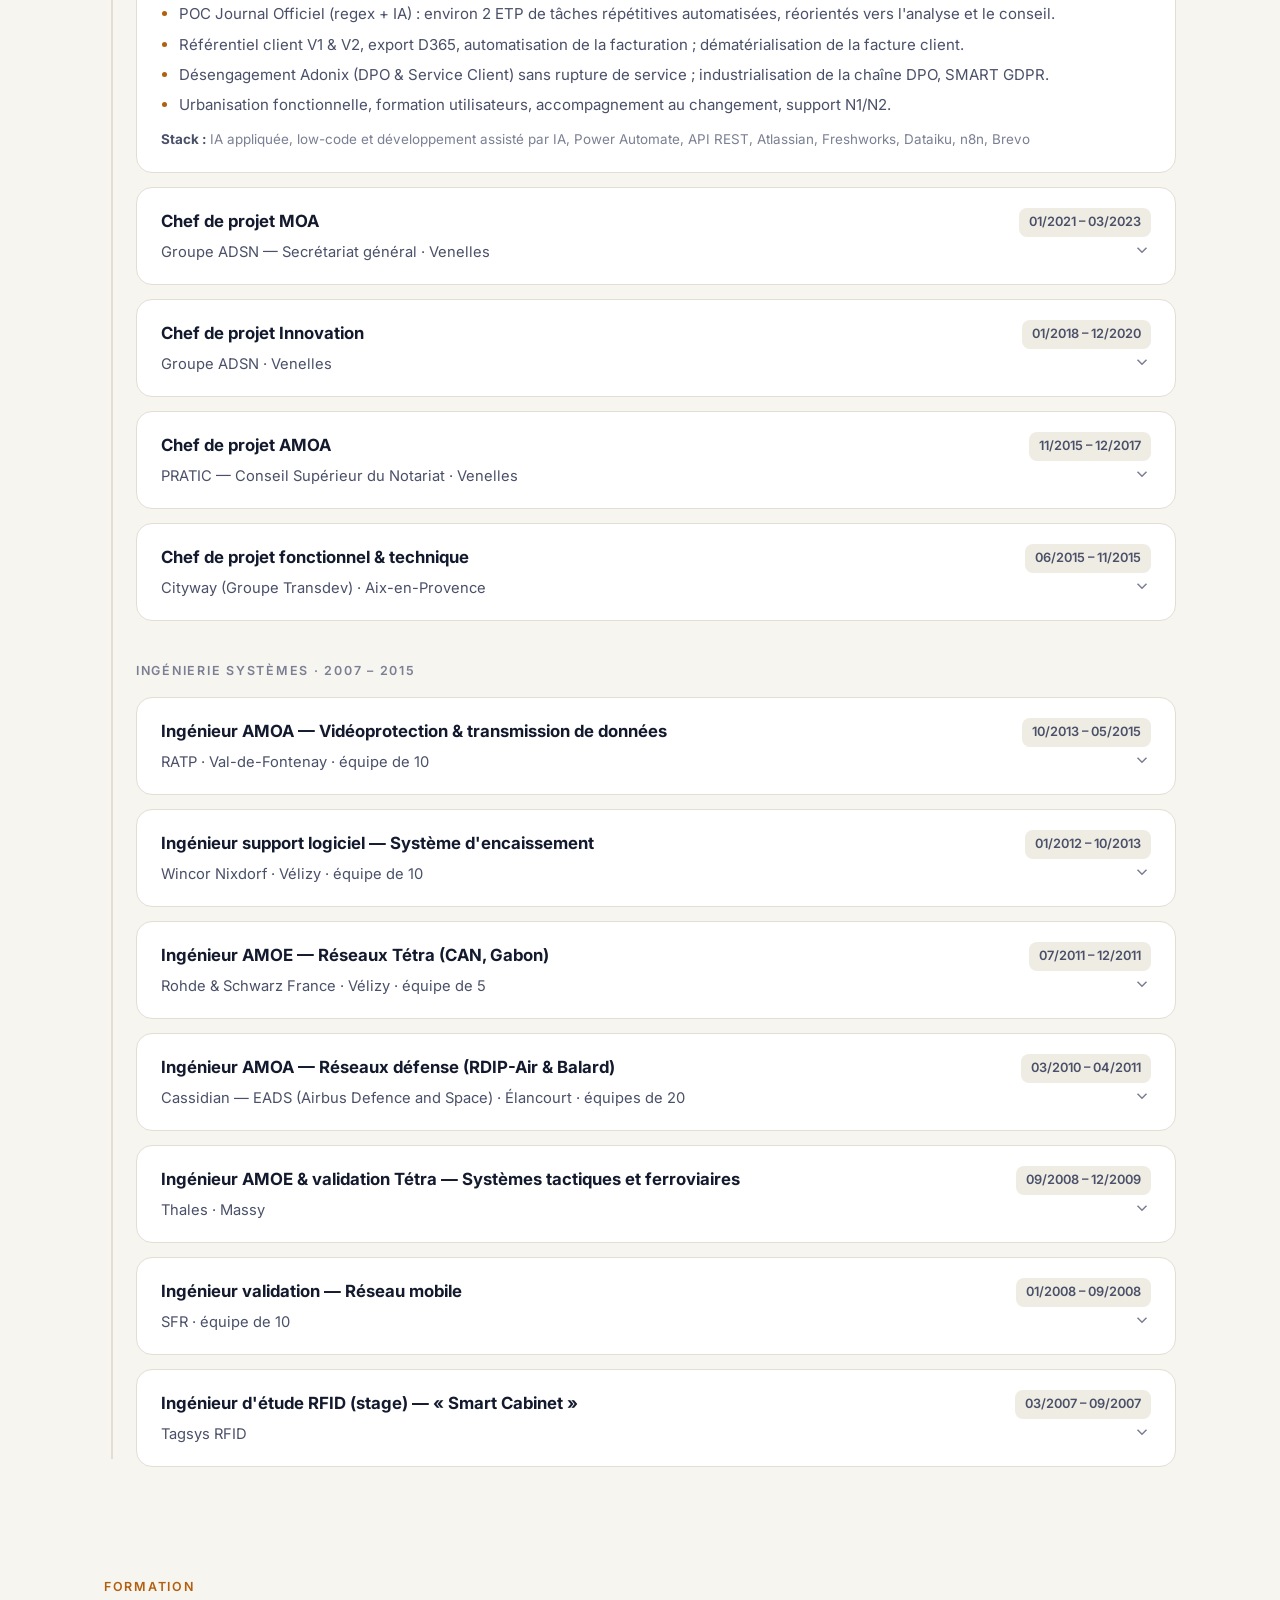
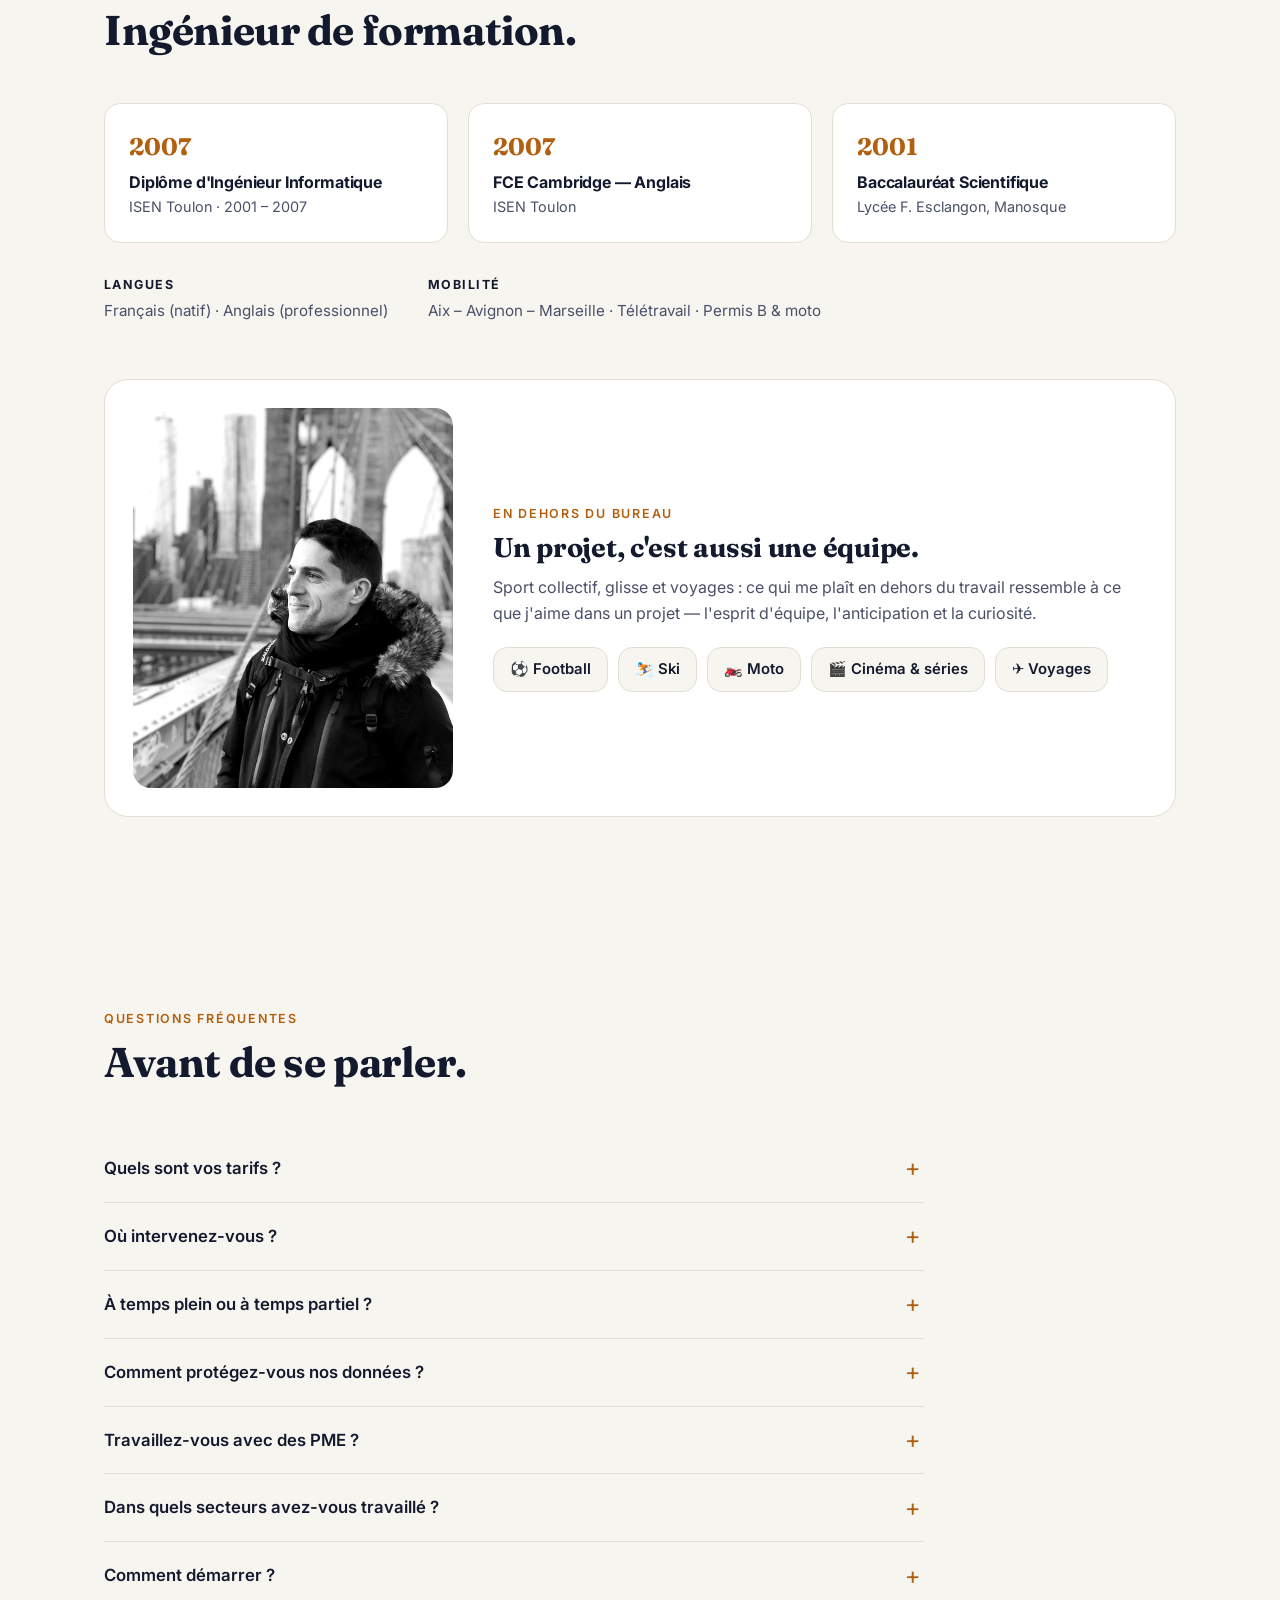
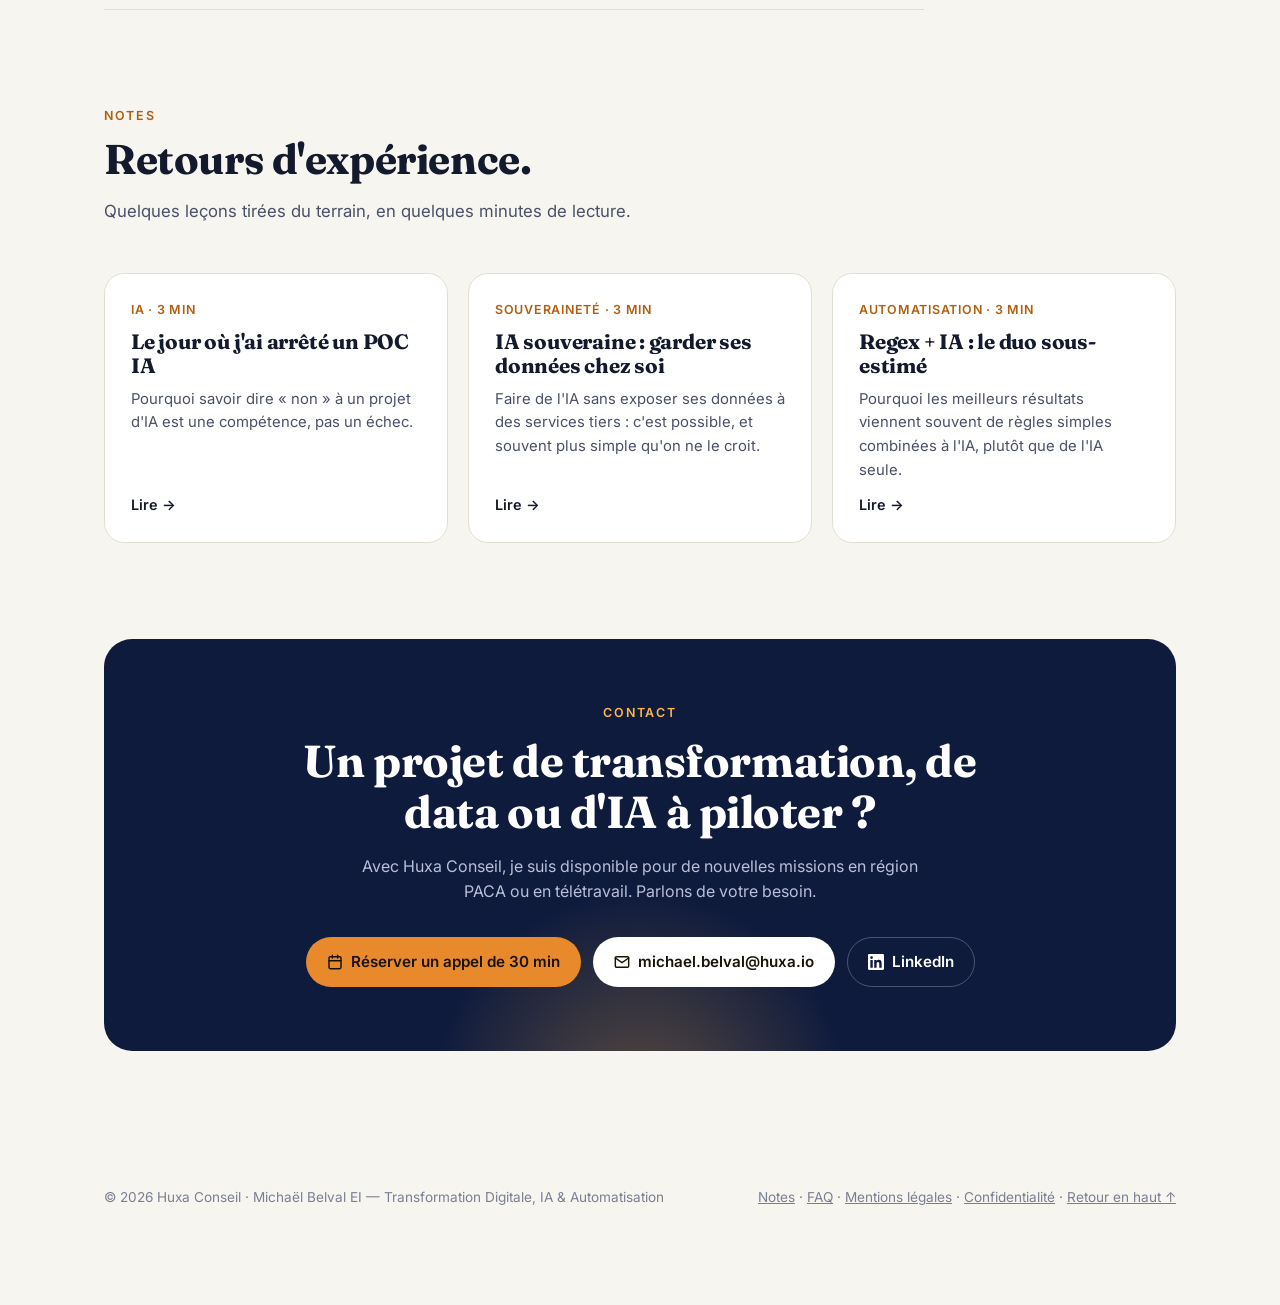
==== commit 26064c65: "Reframe the ~2 FTE result as time freed up for higher-value work Replace wording about removing work" ====
--- a/index.html
+++ b/index.html
@@ -94,7 +94,7 @@
   <div class="wrap stats-grid">
     <div class="stat reveal"><div class="num"><span data-count="18">18</span><small> ans</small></div><div class="lbl">de gestion de projets</div></div>
     <div class="stat reveal"><div class="num"><span data-count="95">95</span><small>%</small></div><div class="lbl">de la data métier maîtrisée, en partant de zéro</div></div>
-    <div class="stat reveal"><div class="num">~<span data-count="2">2</span><small> ETP</small></div><div class="lbl">de charge sans valeur ajoutée supprimés par l'IA</div></div>
+    <div class="stat reveal"><div class="num">~<span data-count="2">2</span><small> ETP</small></div><div class="lbl">de temps libéré pour des tâches à valeur ajoutée</div></div>
     <div class="stat reveal"><div class="num"><span data-count="100">100</span><small>+</small></div><div class="lbl">agents outillés par un ticketing groupe en 9 mois</div></div>
     <div class="stat reveal"><div class="num">0</div><div class="lbl">rupture de service lors d'une sortie d'ERP</div></div>
   </div>
@@ -154,13 +154,13 @@
         <p class="pitch">Passer de la démo à un outil réellement utilisé, sur vos données, sans les exposer à des services tiers.</p>
         <div class="meta"><span>Quelques semaines à quelques mois</span><span>Forfait ou régie</span></div>
         <ul><li>POC sur vos données réelles, validé par le métier</li><li>Architecture souveraine : données et modèles maîtrisés</li><li>Industrialisation, mise en production et adoption</li><li>Mesure du gain (temps, ETP, qualité)</li></ul>
-        <div class="proof"><b>Références :</b> DICTANOT, de l'idée au lancement commercial · POC Journal Officiel, ≈ 2 ETP allégés.</div>
+        <div class="proof"><b>Références :</b> DICTANOT, de l'idée au lancement commercial · POC Journal Officiel, ≈ 2 ETP de temps libéré pour des missions à valeur ajoutée.</div>
         <a class="btn btn-ghost" href="mailto:michael.belval@huxa.io?subject=Huxa%20Conseil%20%E2%80%94%20POC%20IA%20vers%20la%20production">En parler →</a>
       </article>
       <article class="offer reveal">
         <div class="num">OFFRE 03</div>
         <h3>Automatisation des processus</h3>
-        <p class="pitch">Supprimer les ressaisies et les tâches sans valeur ajoutée en reliant vos outils entre eux.</p>
+        <p class="pitch">Libérer vos équipes des ressaisies et des tâches répétitives en reliant vos outils entre eux, pour qu'elles se concentrent sur ce qui compte.</p>
         <div class="meta"><span>n8n · Power Automate · API REST</span><span>Forfait</span></div>
         <ul><li>Audit des flux et urbanisation fonctionnelle</li><li>Automatisations en production (CRM, ERP, facturation…)</li><li>Documentation, formation et passation aux équipes</li><li>Tableaux de bord pour suivre les gains</li></ul>
         <div class="proof"><b>Référence :</b> dématérialisation de la facture client — zéro traitement manuel.</div>
@@ -199,7 +199,7 @@
         <div class="big"><span id="rE">36 450</span><small>€</small></div>
         <div class="calc-sub">
           <div><b id="rH">810</b><span>heures libérées</span></div>
-          <div><b id="rT">0,5</b><span>équivalent temps plein</span></div>
+          <div><b id="rT">0,5</b><span>équivalent temps plein à réorienter</span></div>
         </div>
         <a class="btn btn-primary js-book" href="mailto:michael.belval@huxa.io?subject=Demande%20d%27appel%20de%2030%20min"><svg width="16" height="16" viewBox="0 0 24 24" fill="none" stroke="currentColor" stroke-width="2.2" stroke-linecap="round" stroke-linejoin="round"><rect x="3" y="4" width="18" height="18" rx="2"/><path d="M16 2v4M8 2v4M3 10h18"/></svg> Vérifions-le ensemble</a>
         <p class="calc-note">Estimation indicative sur 45 semaines travaillées et 1 607 h par ETP. Hors coût de mise en place.</p>
@@ -242,7 +242,7 @@
         <div class="tags"><span class="tag ia">IA</span><span class="tag">Regex + LLM</span></div>
         <h3>POC Journal Officiel</h3>
         <p>Analyse automatique des publications du Journal Officiel en couplant expressions régulières et IA, validée par le métier.</p>
-        <div class="impact">≈ 2 ETP de tâches sans valeur ajoutée allégés</div>
+        <div class="impact">≈ 2 ETP de temps libéré pour des tâches à valeur ajoutée</div>
         <div class="ctx">ADNOV · IA appliquée</div>
       </article>
       <article class="project reveal" id="p-souverainet-des-donn-es" data-cat="souv ia data">
@@ -416,7 +416,7 @@
           <ul>
             <li>Projet DATA : de zéro à 95 % de la data métier maîtrisée, KPI et tableaux de bord en production.</li>
             <li>DICTANOT : POC, industrialisation et lancement commercial (janvier 2026).</li>
-            <li>POC Journal Officiel (regex + IA) : allègement d'environ 2 ETP.</li>
+            <li>POC Journal Officiel (regex + IA) : environ 2 ETP de tâches répétitives automatisées, réorientés vers l'analyse et le conseil.</li>
             <li>Référentiel client V1 &amp; V2, export D365, automatisation de la facturation ; dématérialisation de la facture client.</li>
             <li>Désengagement Adonix (DPO &amp; Service Client) sans rupture de service ; industrialisation de la chaîne DPO, SMART GDPR.</li>
             <li>Urbanisation fonctionnelle, formation utilisateurs, accompagnement au changement, support N1/N2.</li>
@@ -665,7 +665,7 @@
   topics:[
     {id:'ia',label:'IA générative & LLM',hot:true,
      why:"Les entreprises passent des démos aux <b>usages en production</b>. L'enjeu n'est plus de tester l'IA, mais de l'industrialiser avec un <b>ROI mesurable</b> et une donnée maîtrisée.",
-     kpi:['~2 ETP','de tâches sans valeur ajoutée allégés par un POC IA validé par le métier'],
+     kpi:['~2 ETP',"de temps rendu aux équipes : tâches répétitives automatisées, expertise recentrée sur la valeur ajoutée"],
      kw:['LLM','Regex + IA','Deep learning','POC → production','ROI'],
      proofs:[['DICTANOT',"De l'idée au marché : POC, industrialisation et lancement commercial en janvier 2026."],
              ['POC Journal Officiel','Analyse automatique des publications (regex + IA), validée par le métier.'],
@@ -704,7 +704,7 @@
   qa:[
     {q:'Qui êtes-vous ?',k:['qui','parcours','experience','expérience','profil','cv','presentation','présentez'],a:"Michaël Belval, ingénieur informatique (ISEN Toulon) et chef de projet senior. 18 ans d'expérience : ingénierie systèmes (Thales, Airbus, SFR, RATP), puis transformation digitale, data et IA depuis 2015. J'ai fondé Huxa Conseil pour accompagner les entreprises <a href=\"#parcours\">du besoin métier à la mise en production</a>."},
     {q:'Quelles missions proposez-vous ?',k:['mission','offre','service','proposez','faire pour','aider','prestation'],a:"Quatre formats : diagnostic IA & Data, du POC IA à la production, automatisation des processus, et chef de projet / Product Owner en mission. <a href=\"#offres\">Voir les offres</a>."},
-    {q:"Avez-vous mis de l'IA en production ?",k:['ia','intelligence','llm','genai','chatgpt','production','poc','dictanot','journal'],a:"Oui. DICTANOT, du POC au lancement commercial en janvier 2026 ; un POC regex + IA sur le Journal Officiel qui allège environ 2 ETP ; une base de référence immobilière en deep learning déployée dans le groupe. Et deux études arrêtées à temps faute de ROI."},
+    {q:"Avez-vous mis de l'IA en production ?",k:['ia','intelligence','llm','genai','chatgpt','production','poc','dictanot','journal'],a:"Oui. DICTANOT, du POC au lancement commercial en janvier 2026 ; un POC regex + IA sur le Journal Officiel qui libère environ 2 ETP de tâches répétitives au profit de missions à valeur ajoutée ; une base de référence immobilière en deep learning déployée dans le groupe. Et deux études arrêtées à temps faute de ROI."},
     {q:'Comment protégez-vous les données ?',k:['donnée','donnees','données','rgpd','souverain','confidential','securite','sécurité','ai act','cloud'],a:"Sur mon dernier poste, tout le périmètre data & IA était traité en interne, sans exposition à des services tiers. J'intègre RGPD et AI Act dès le cadrage, et un accord de confidentialité peut être signé dès le premier échange."},
     {q:'Où intervenez-vous ?',k:['intervenez','etes ou','ou etes','ou vous','ou travaill','situe','localis','deplac','sur site','zone','lieu','region','région','paca','marseille','aix','avignon','teletravail','télétravail','remote','distance'],a:"Sur site en PACA (Aix, Avignon, Marseille) et en télétravail partout ailleurs."},
     {q:'Quels outils maîtrisez-vous ?',k:['outil','stack','techno','n8n','power automate','dataiku','jira','salesforce','fresh','microsoft','365','api'],a:"Jira & Confluence, suite Freshworks, Salesforce, Microsoft 365 & Power Automate, Dataiku, n8n, API REST, Brevo… et l'IA appliquée (LLM, deep learning). <a href=\"#expertise\">Voir l'expertise</a>."},
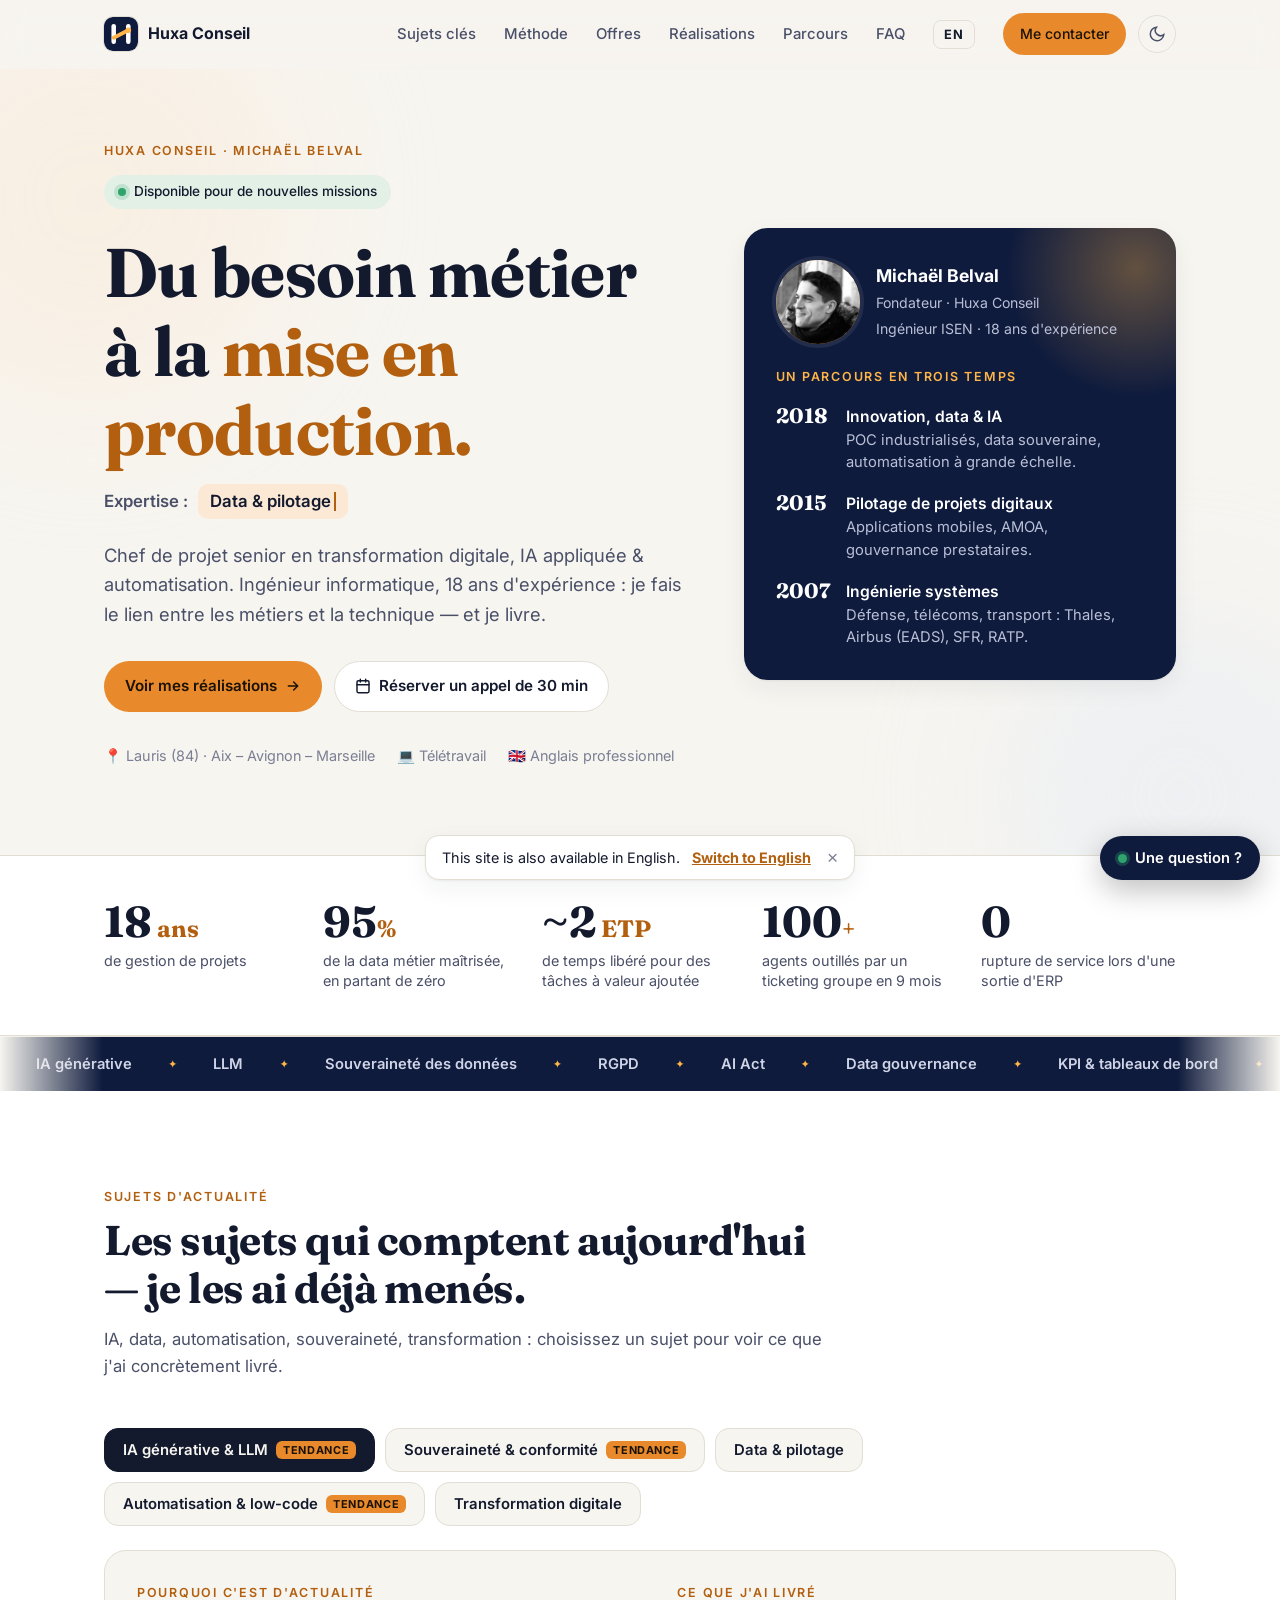
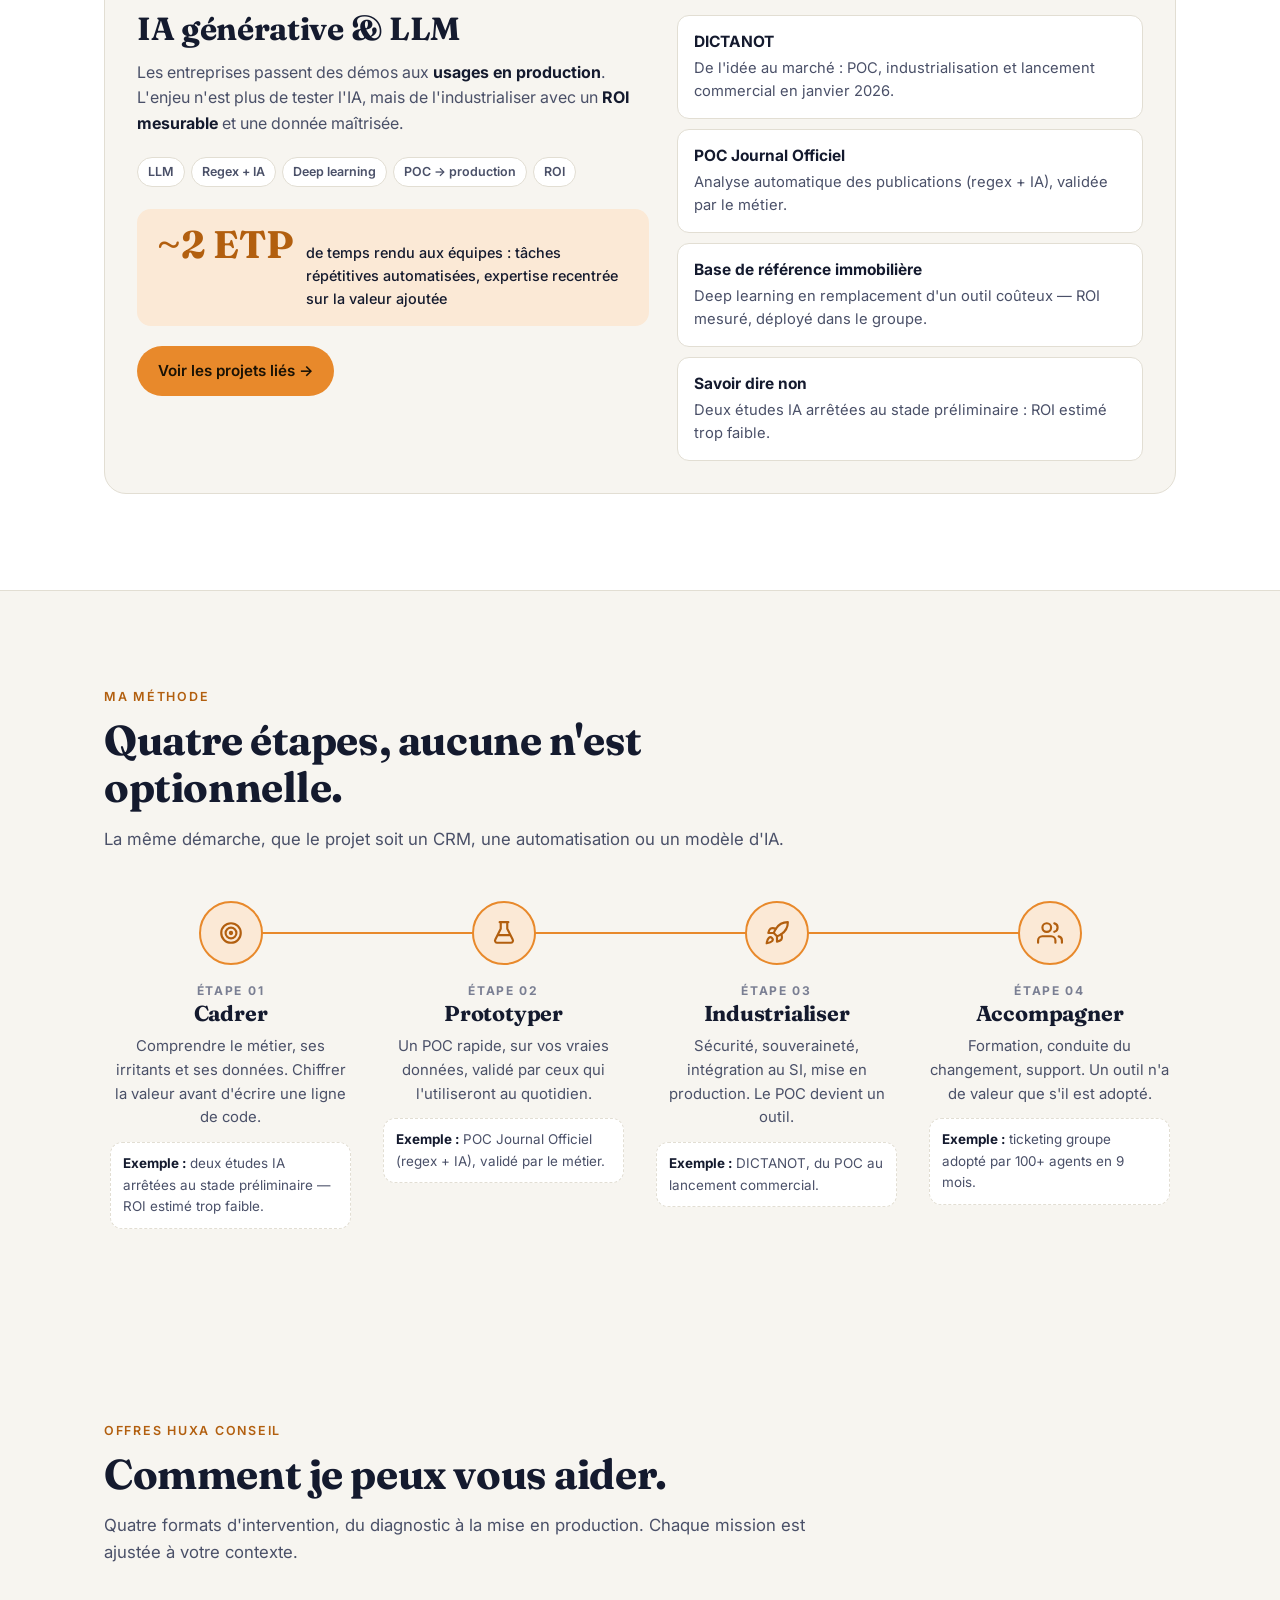
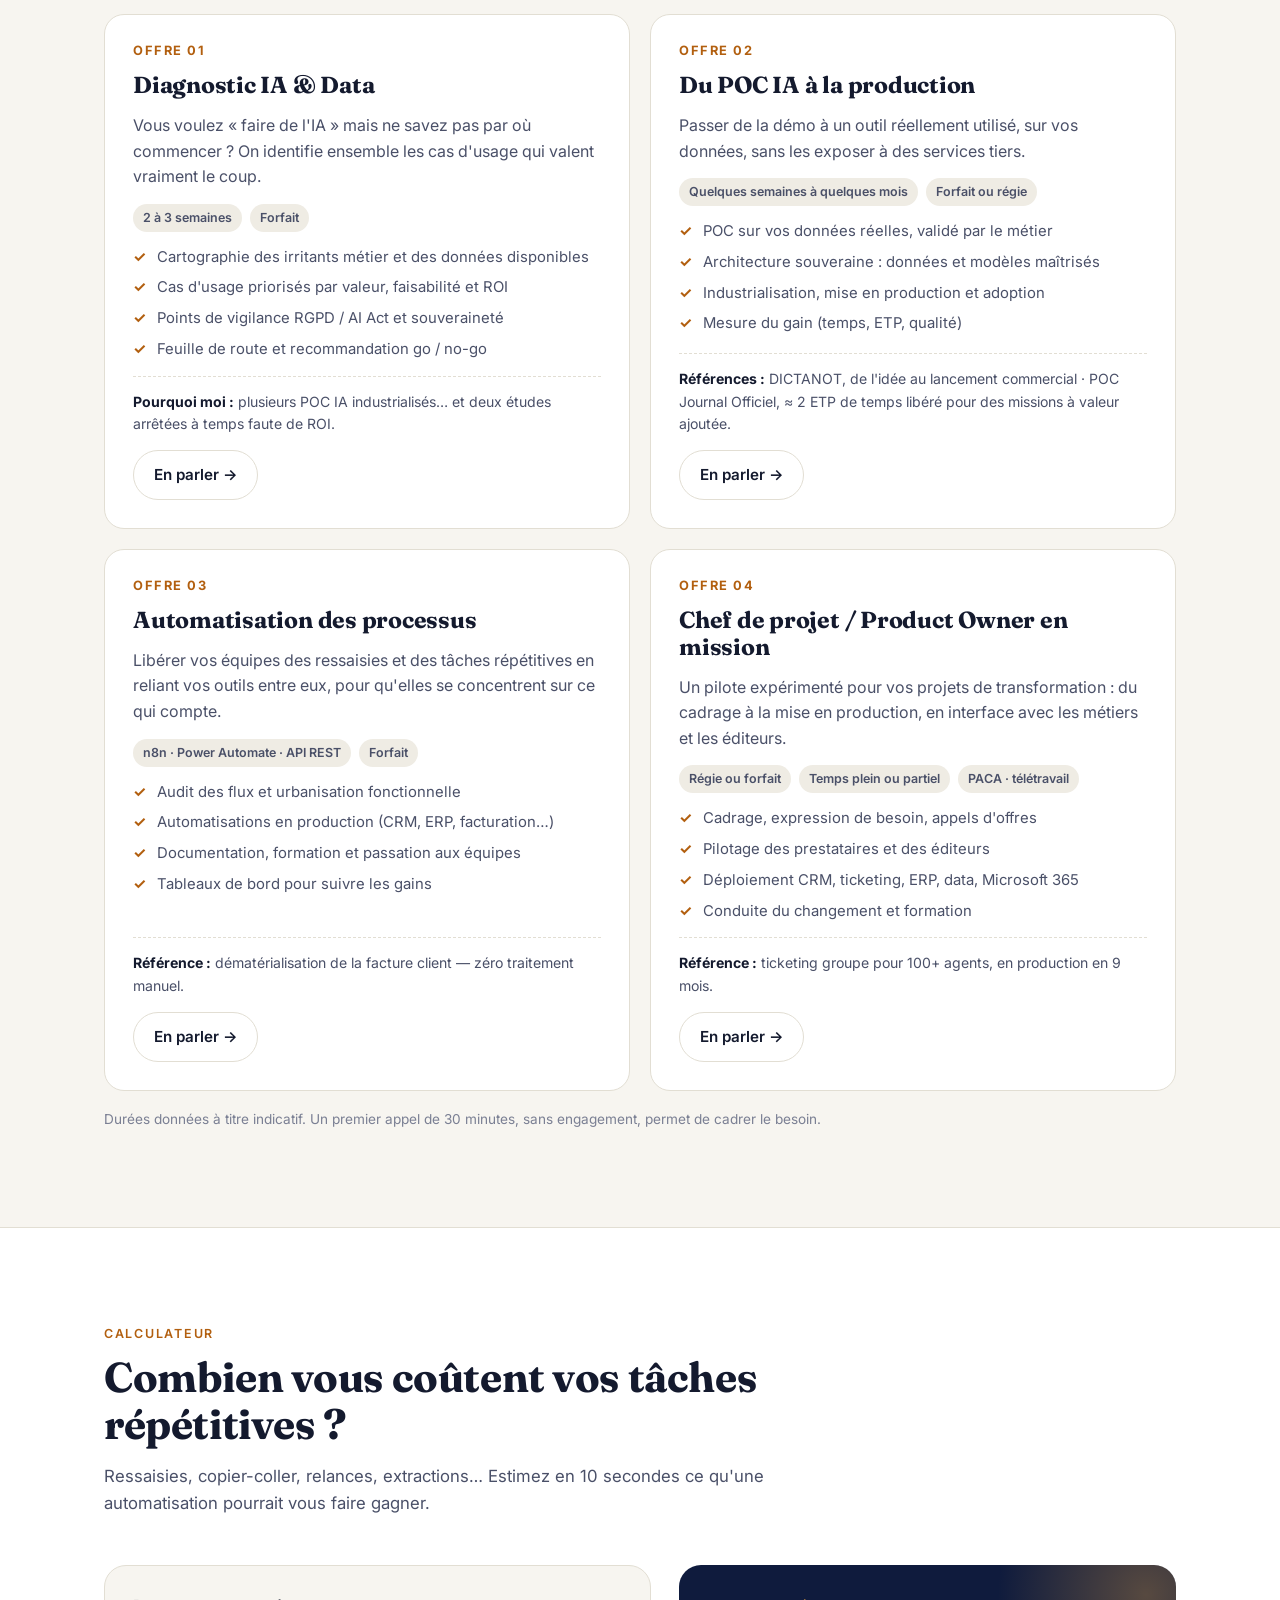
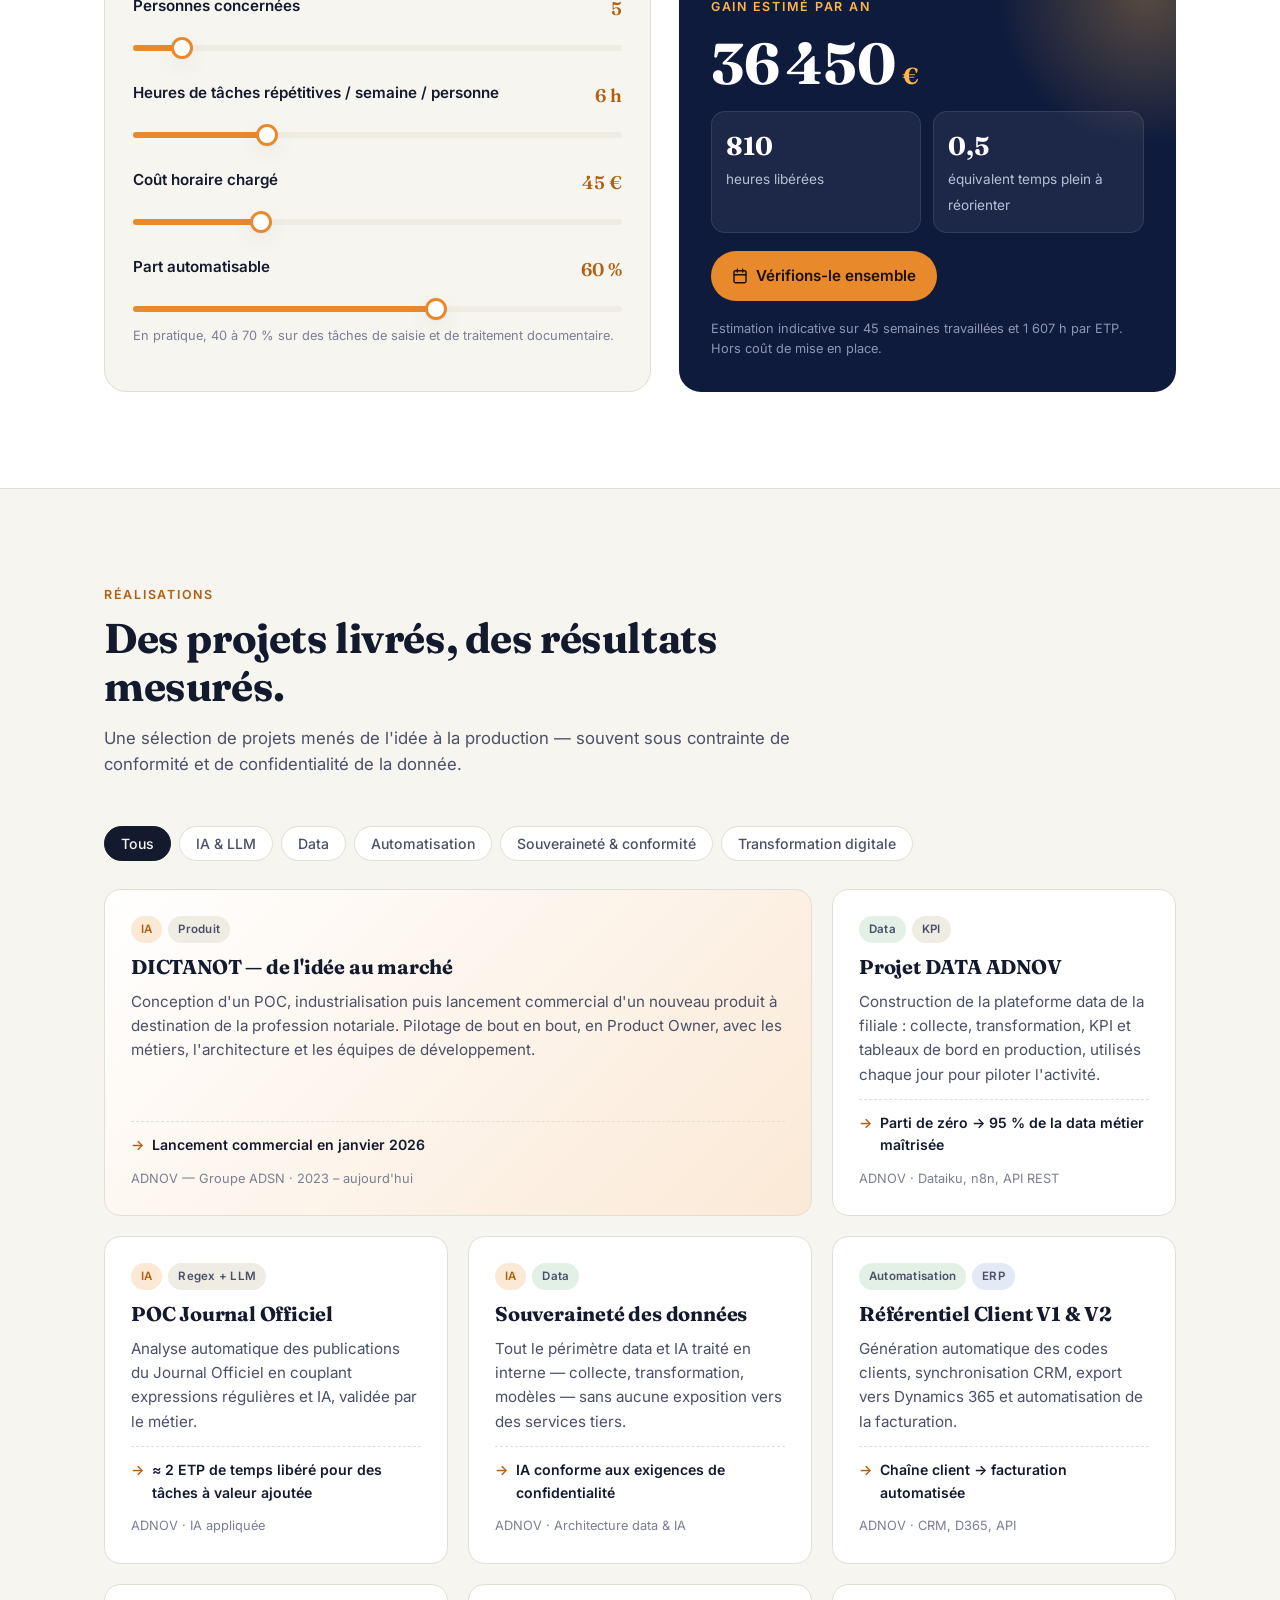
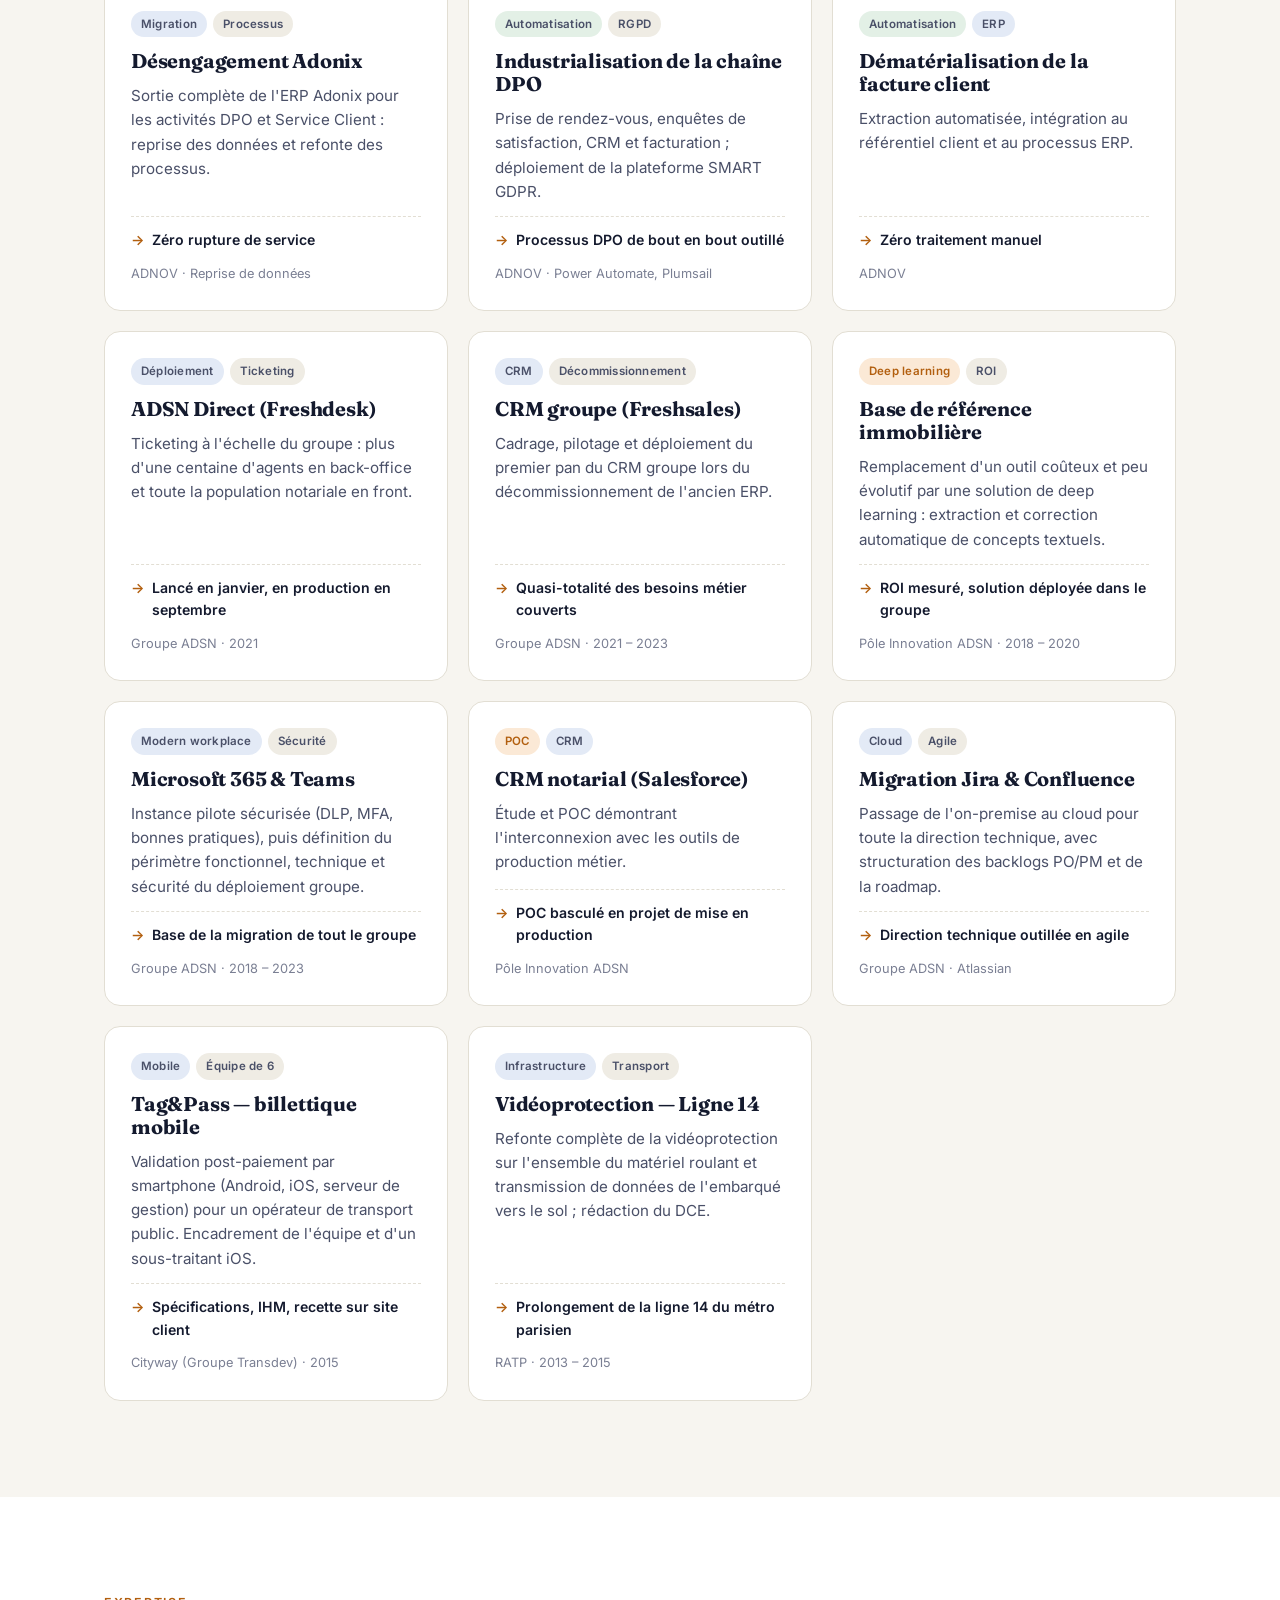
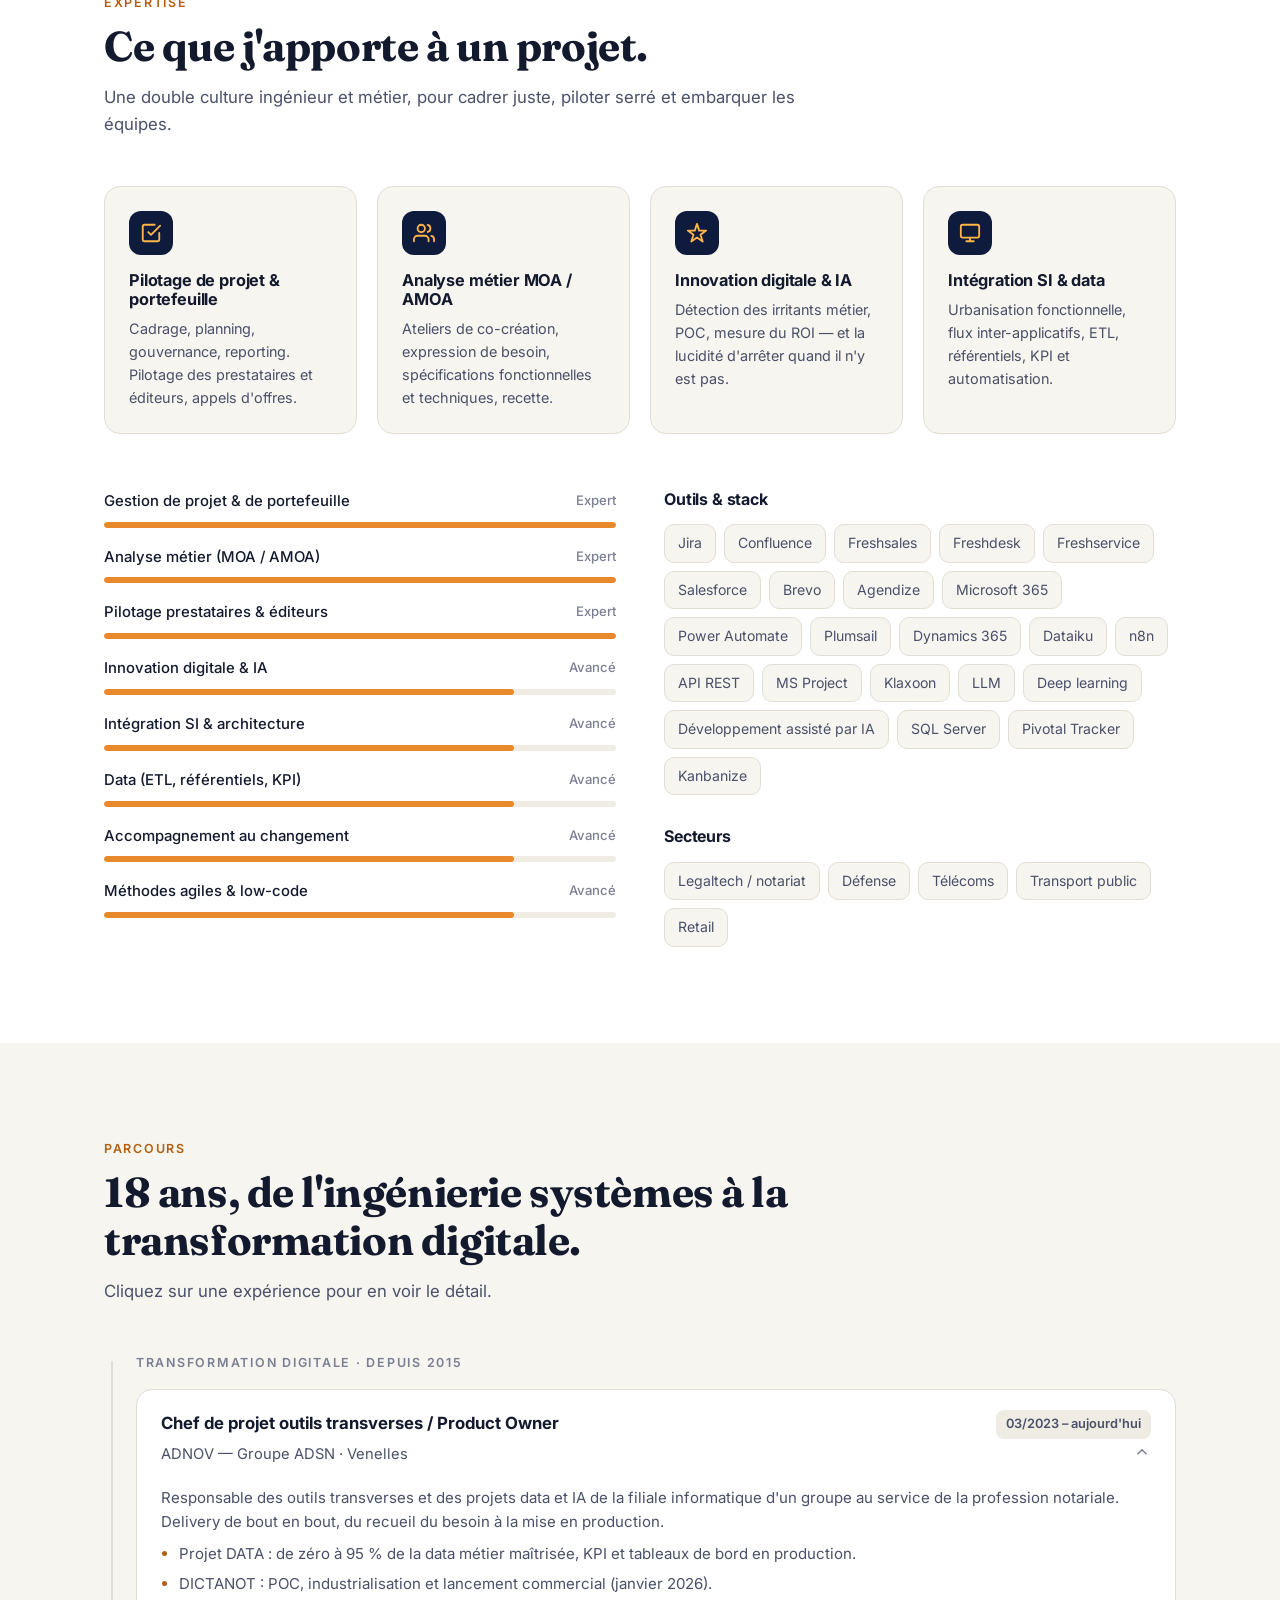
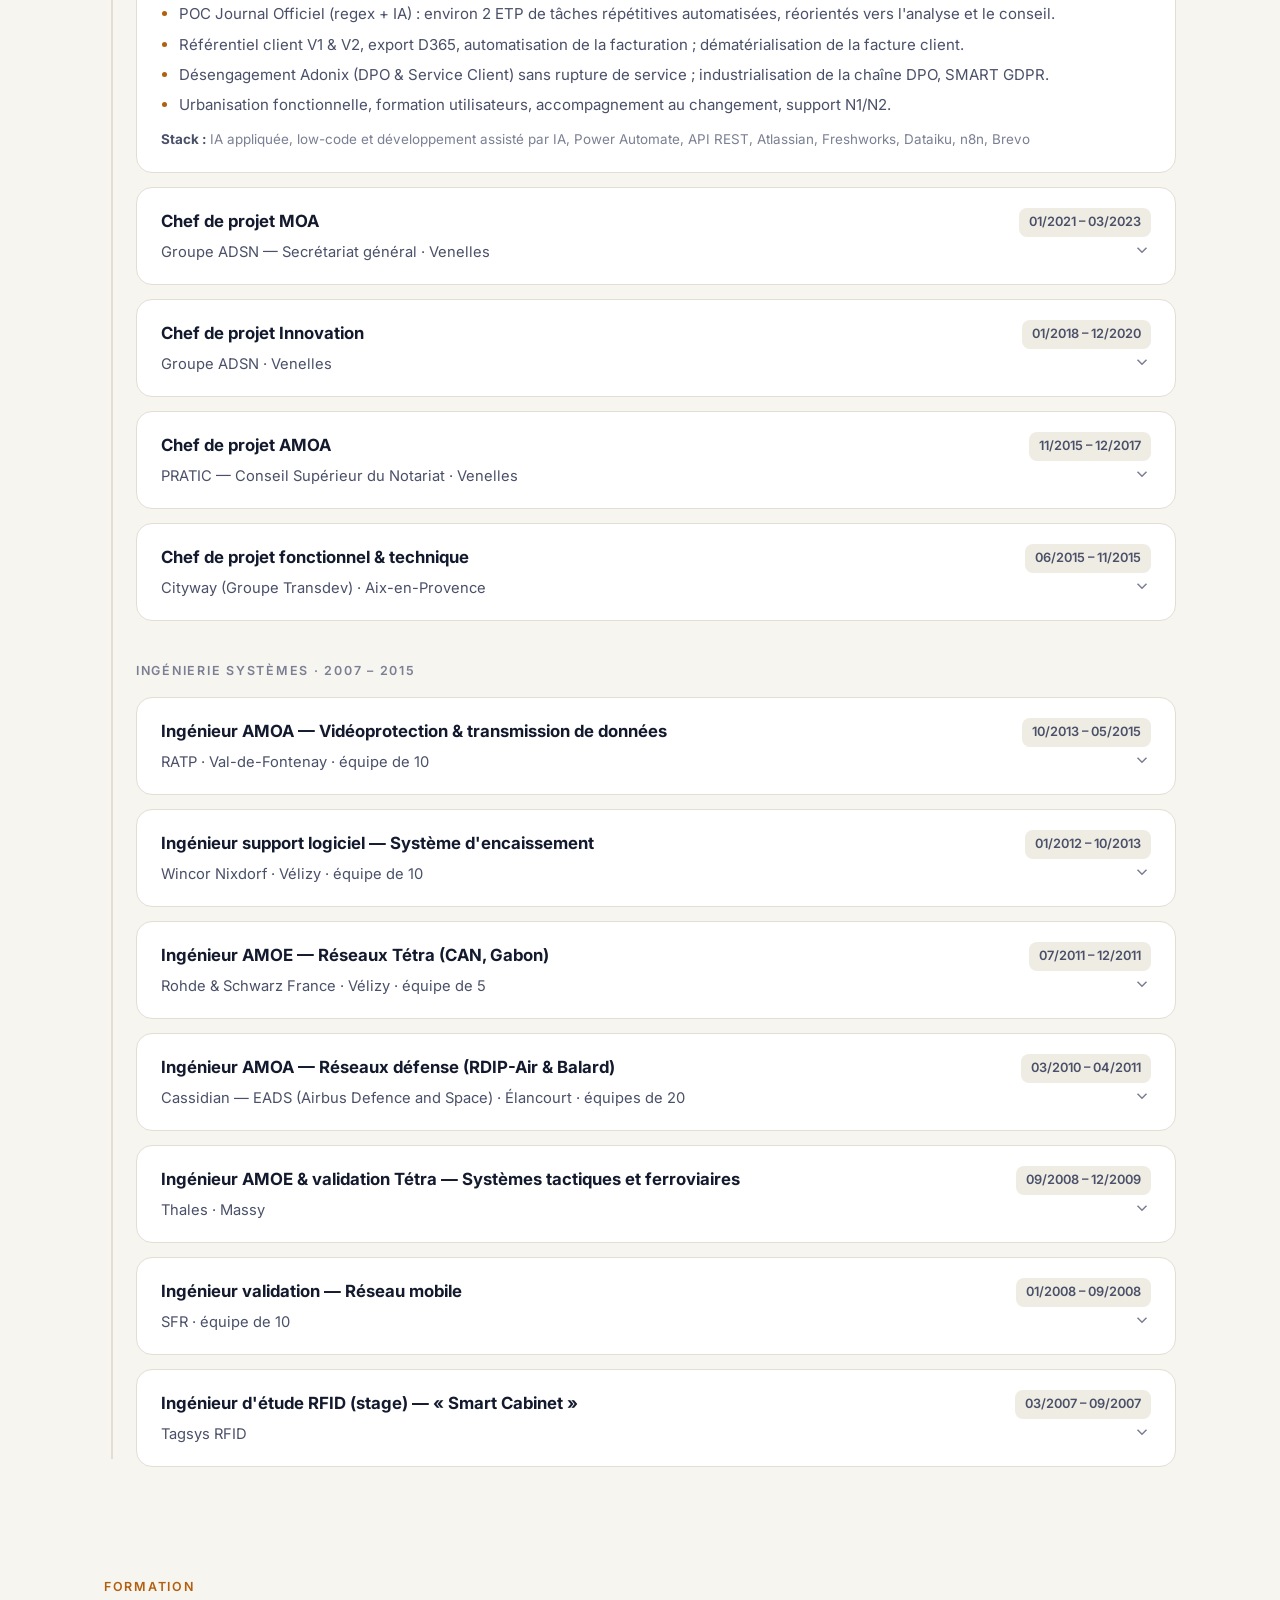
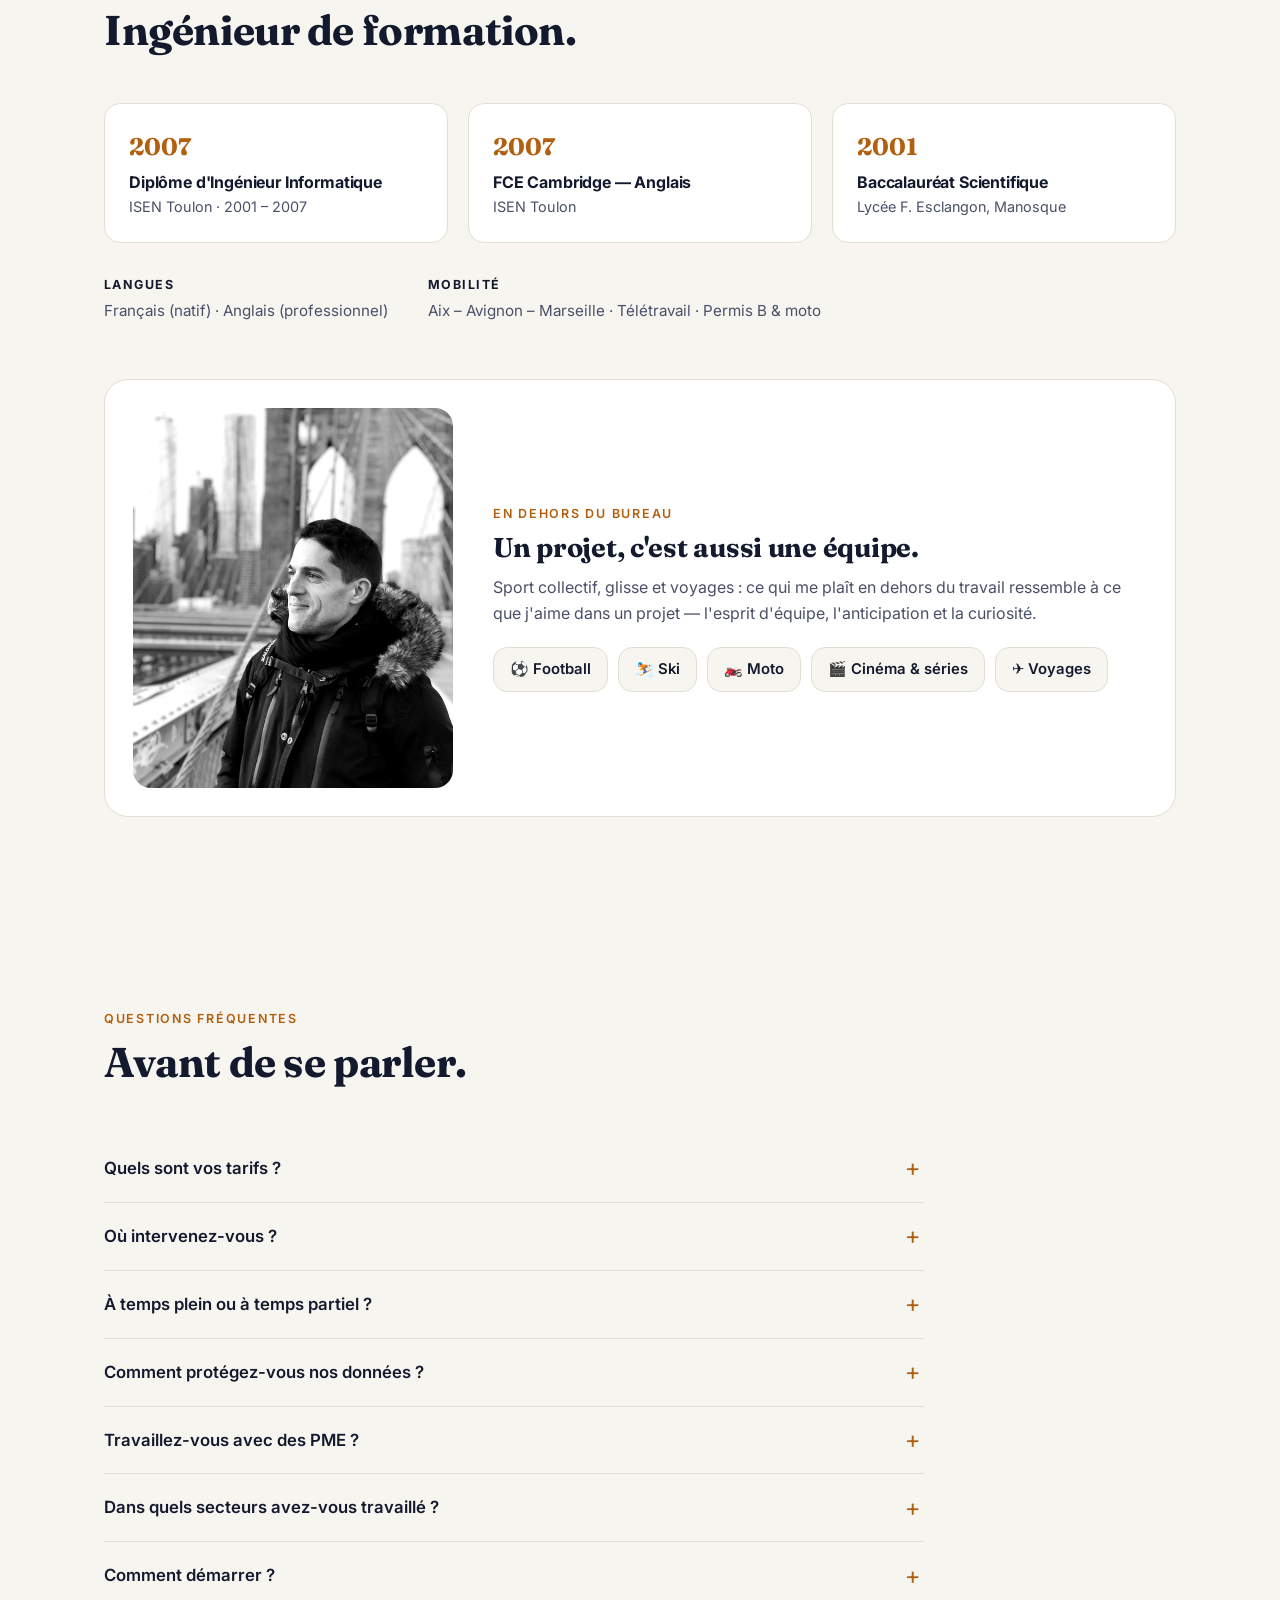
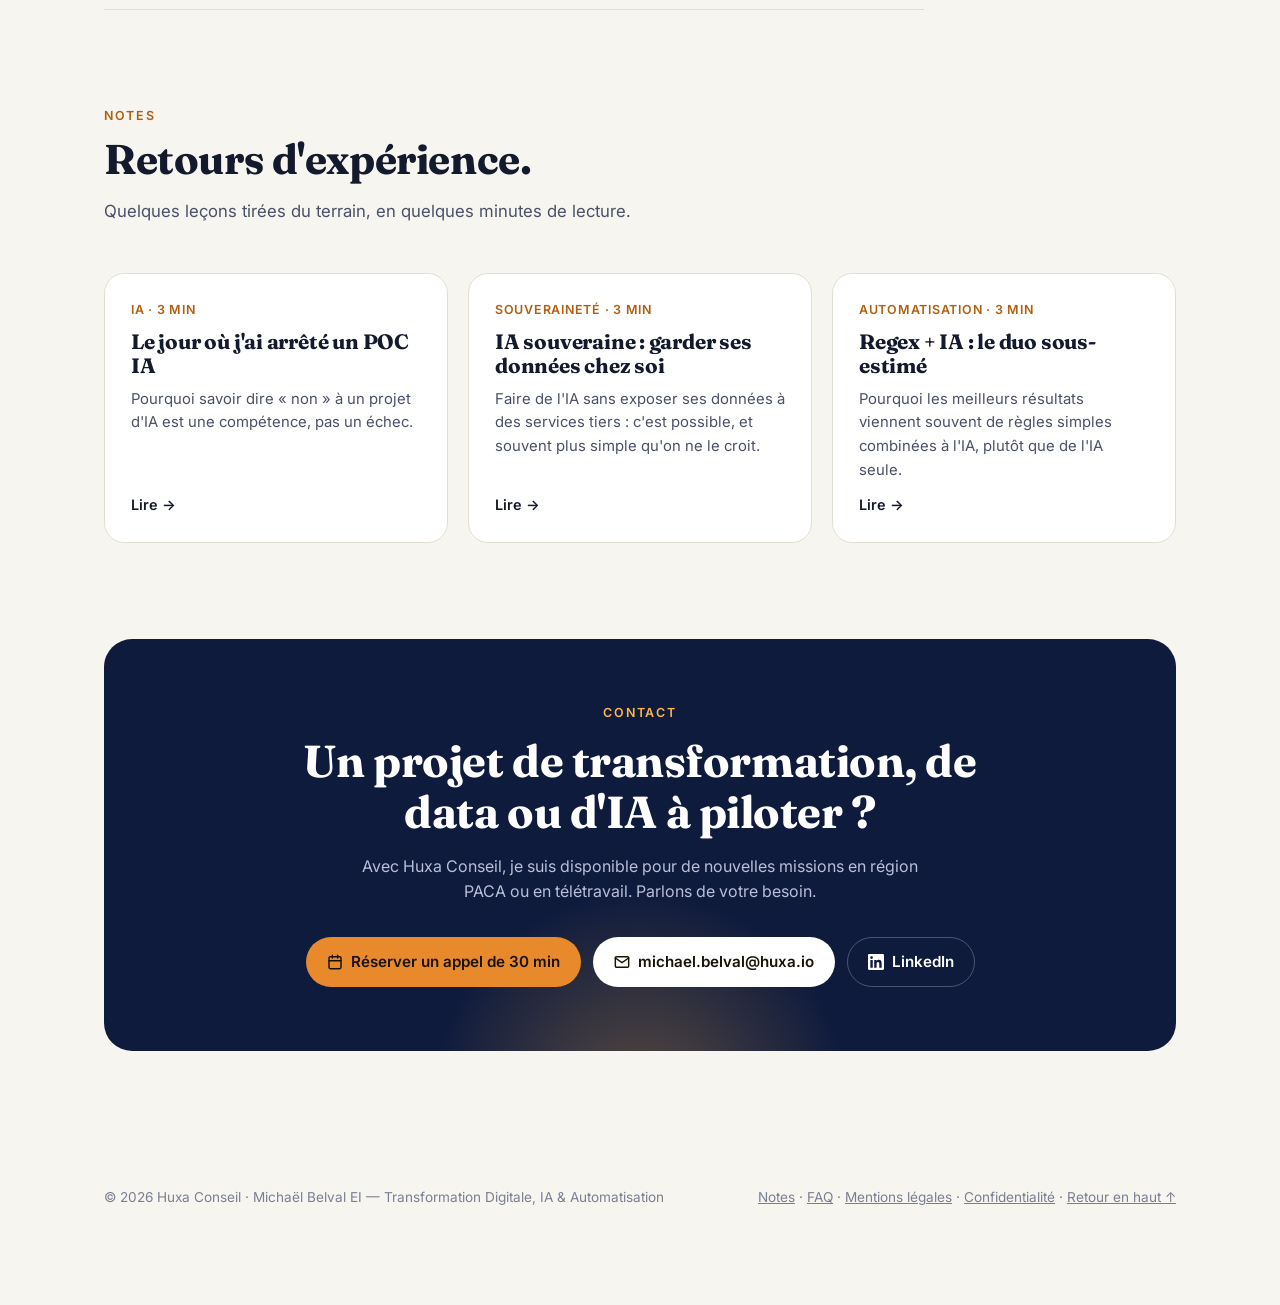
==== commit 25a045bd: "Add Matomo audience measurement (CNIL consent-exempt) with event tracking and opt-out - analytics.js" ====
--- a/index.html
+++ b/index.html
@@ -29,6 +29,7 @@
 <link rel="preconnect" href="https://fonts.gstatic.com" crossorigin>
 <link href="https://fonts.googleapis.com/css2?family=Fraunces:opsz,wght@9..144,500;9..144,700&family=Inter:wght@400;500;600;700&display=swap" rel="stylesheet">
 <link rel="stylesheet" href="styles.css">
+<script src="analytics.js"></script>
 </head>
 <body>
 
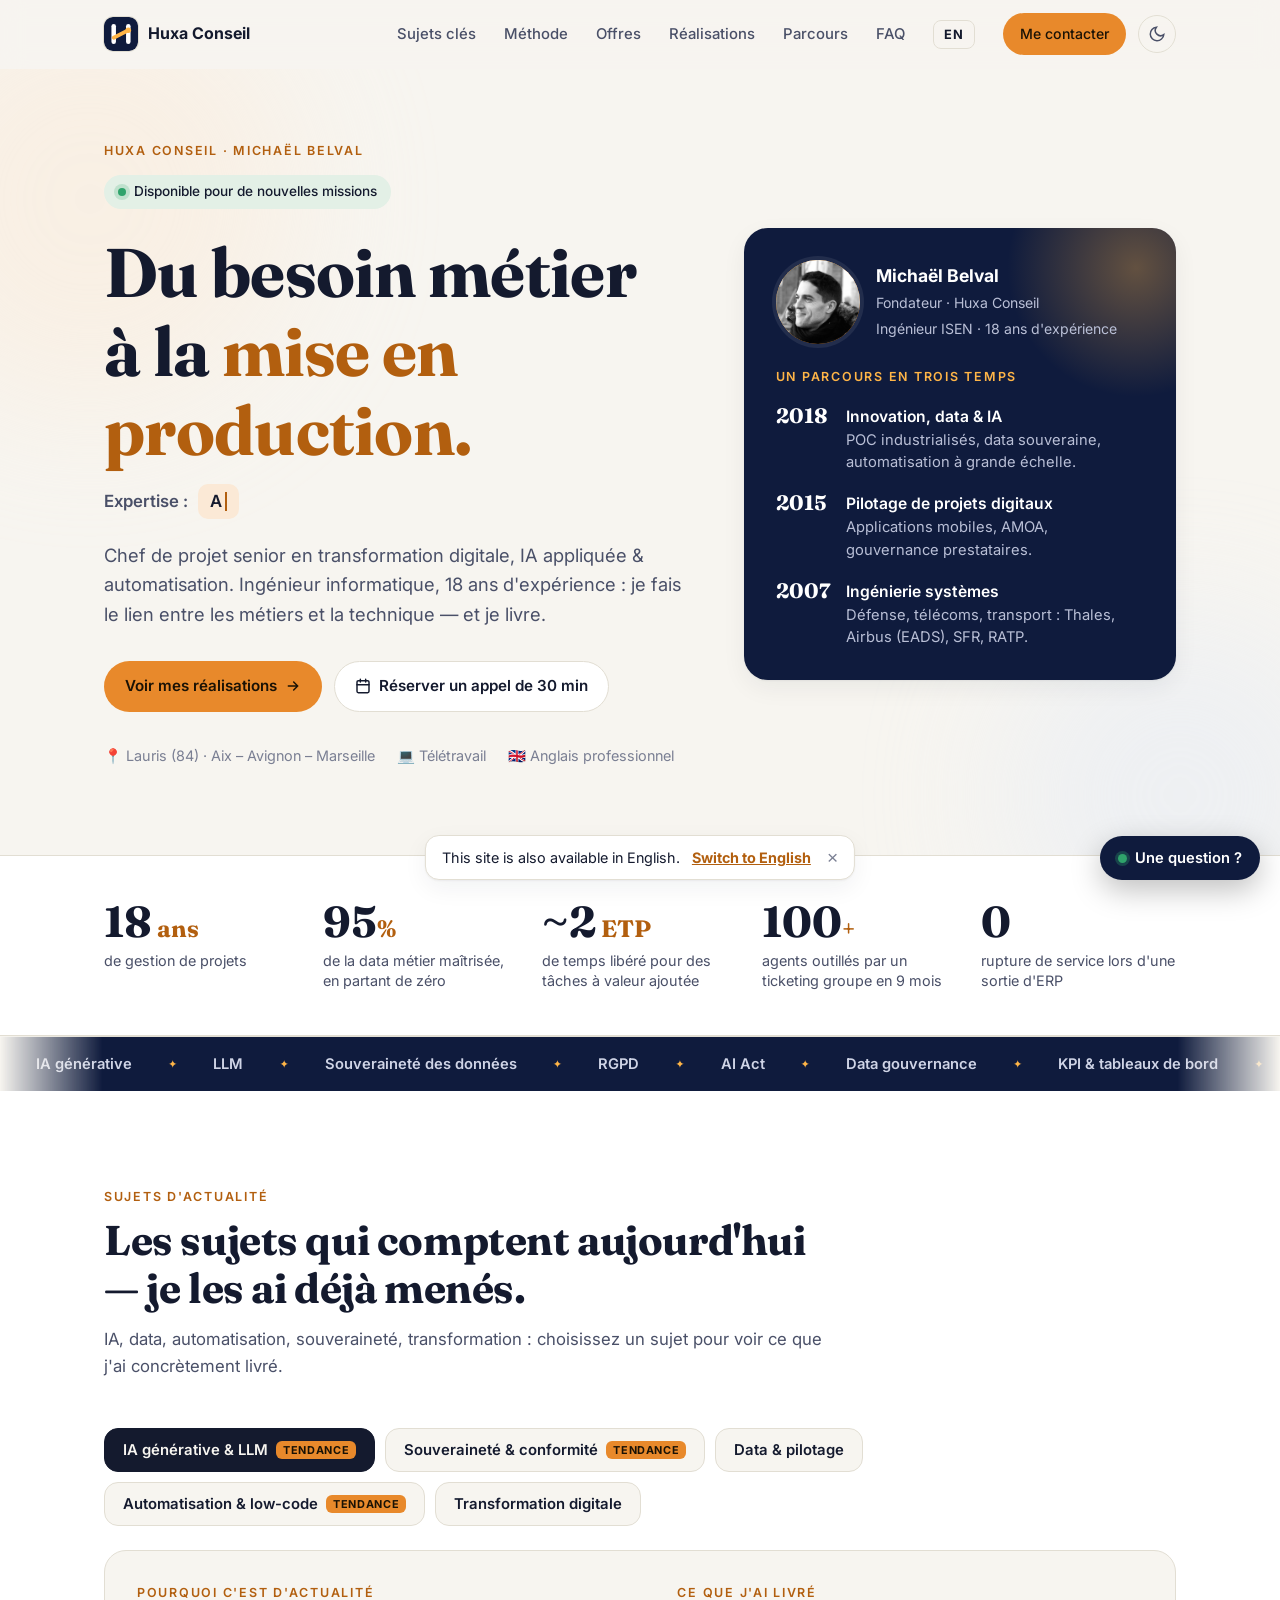
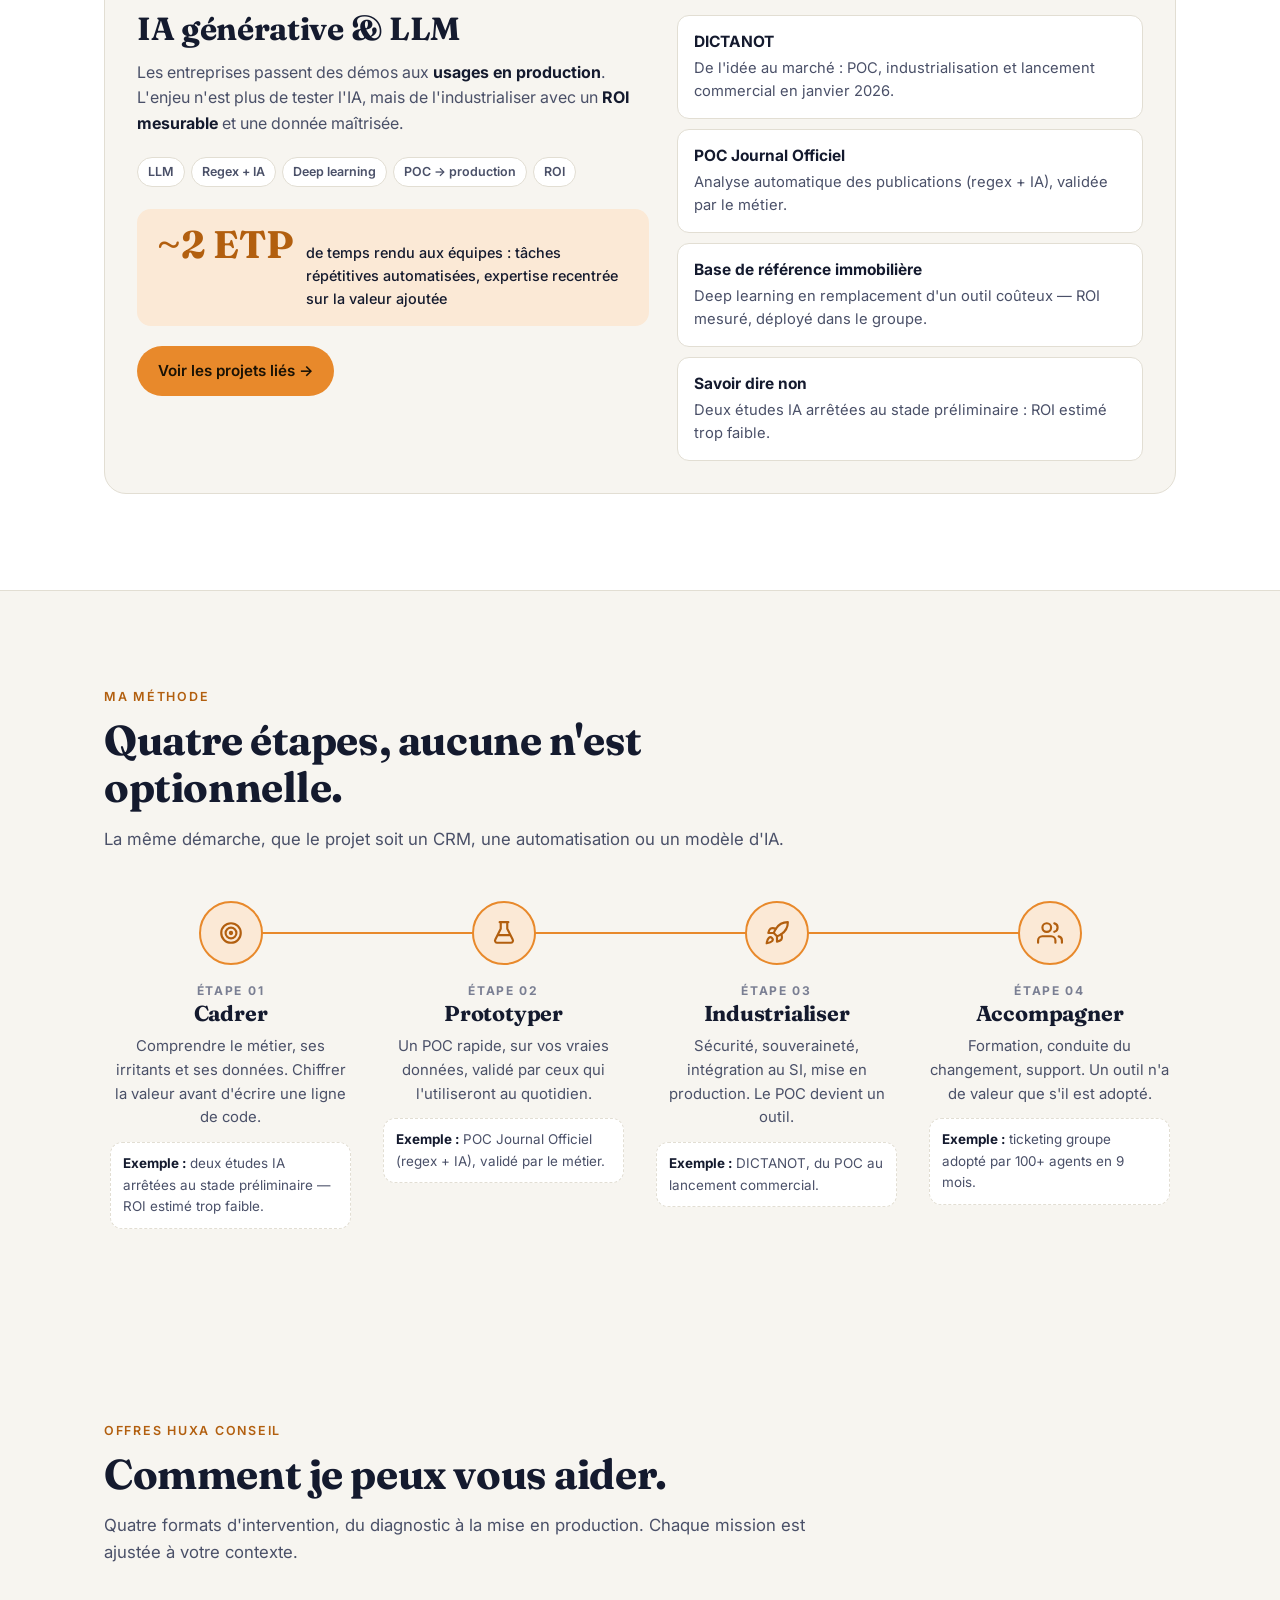
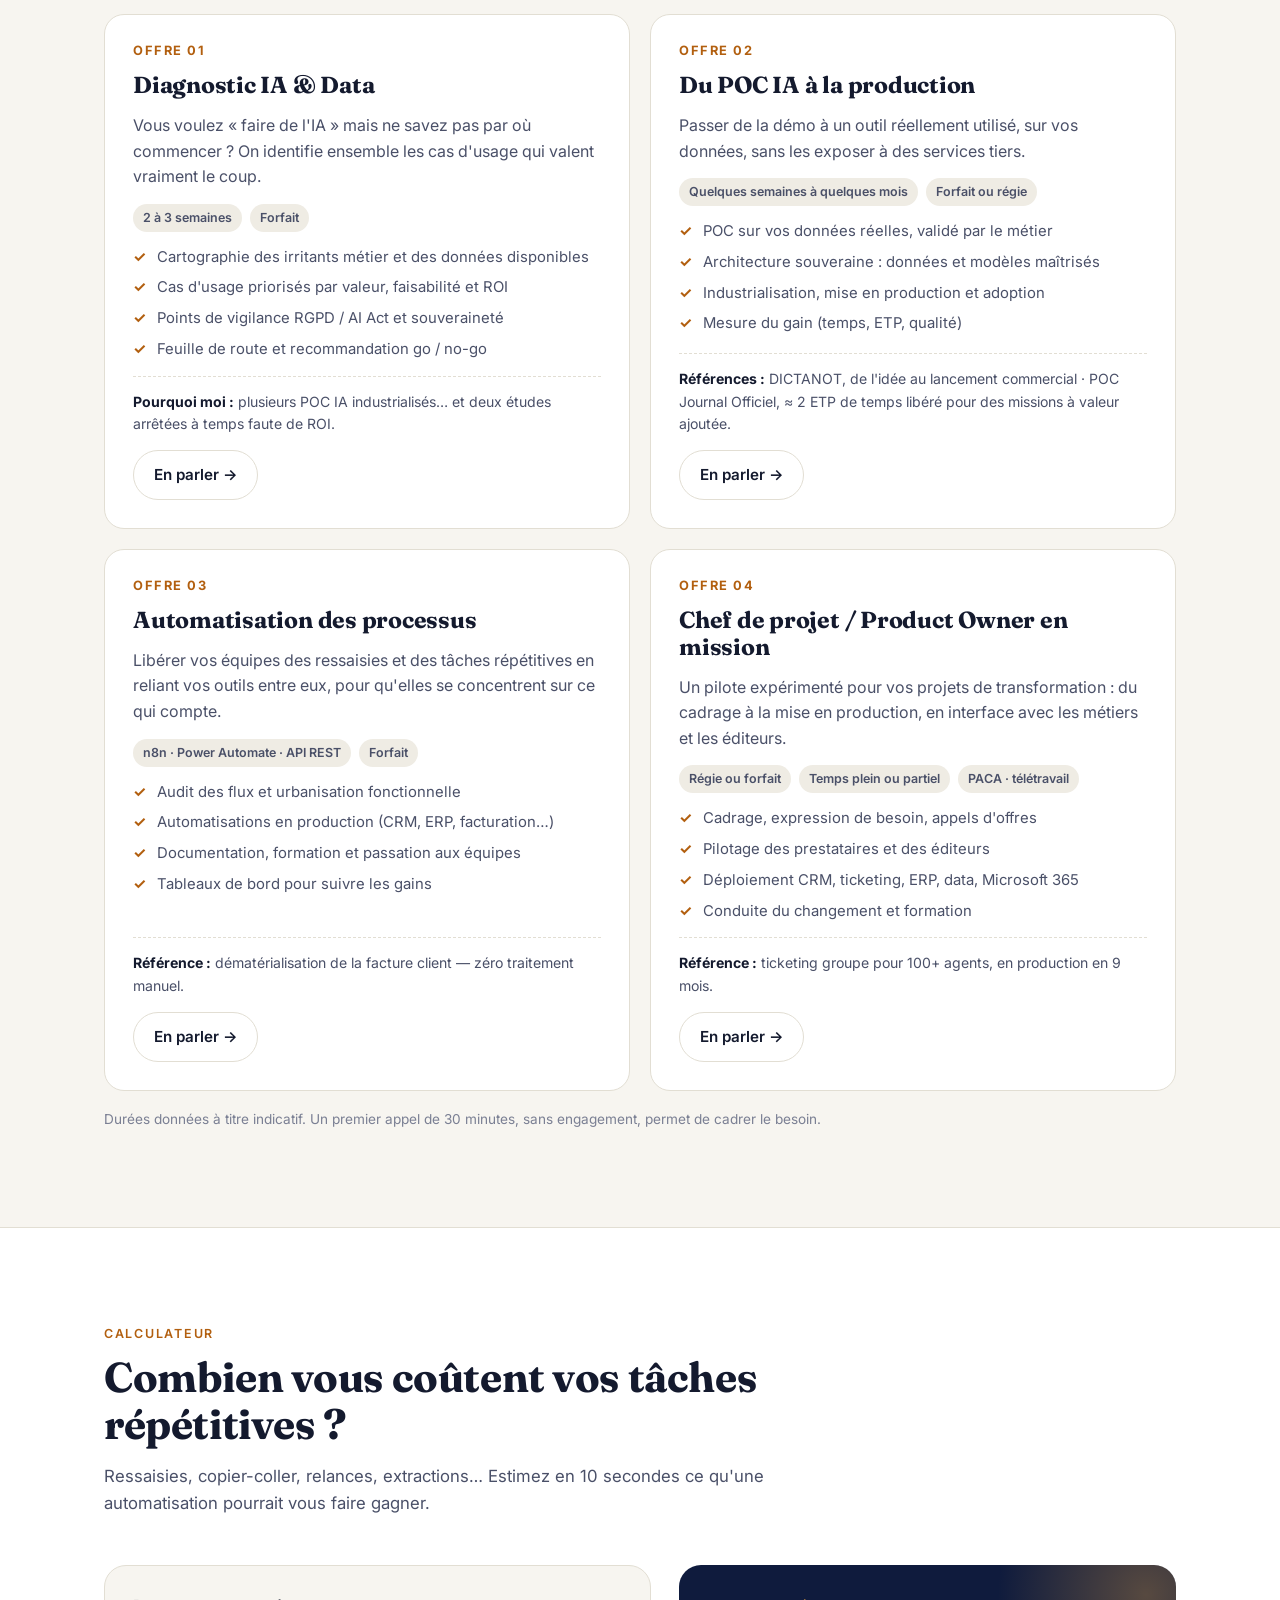
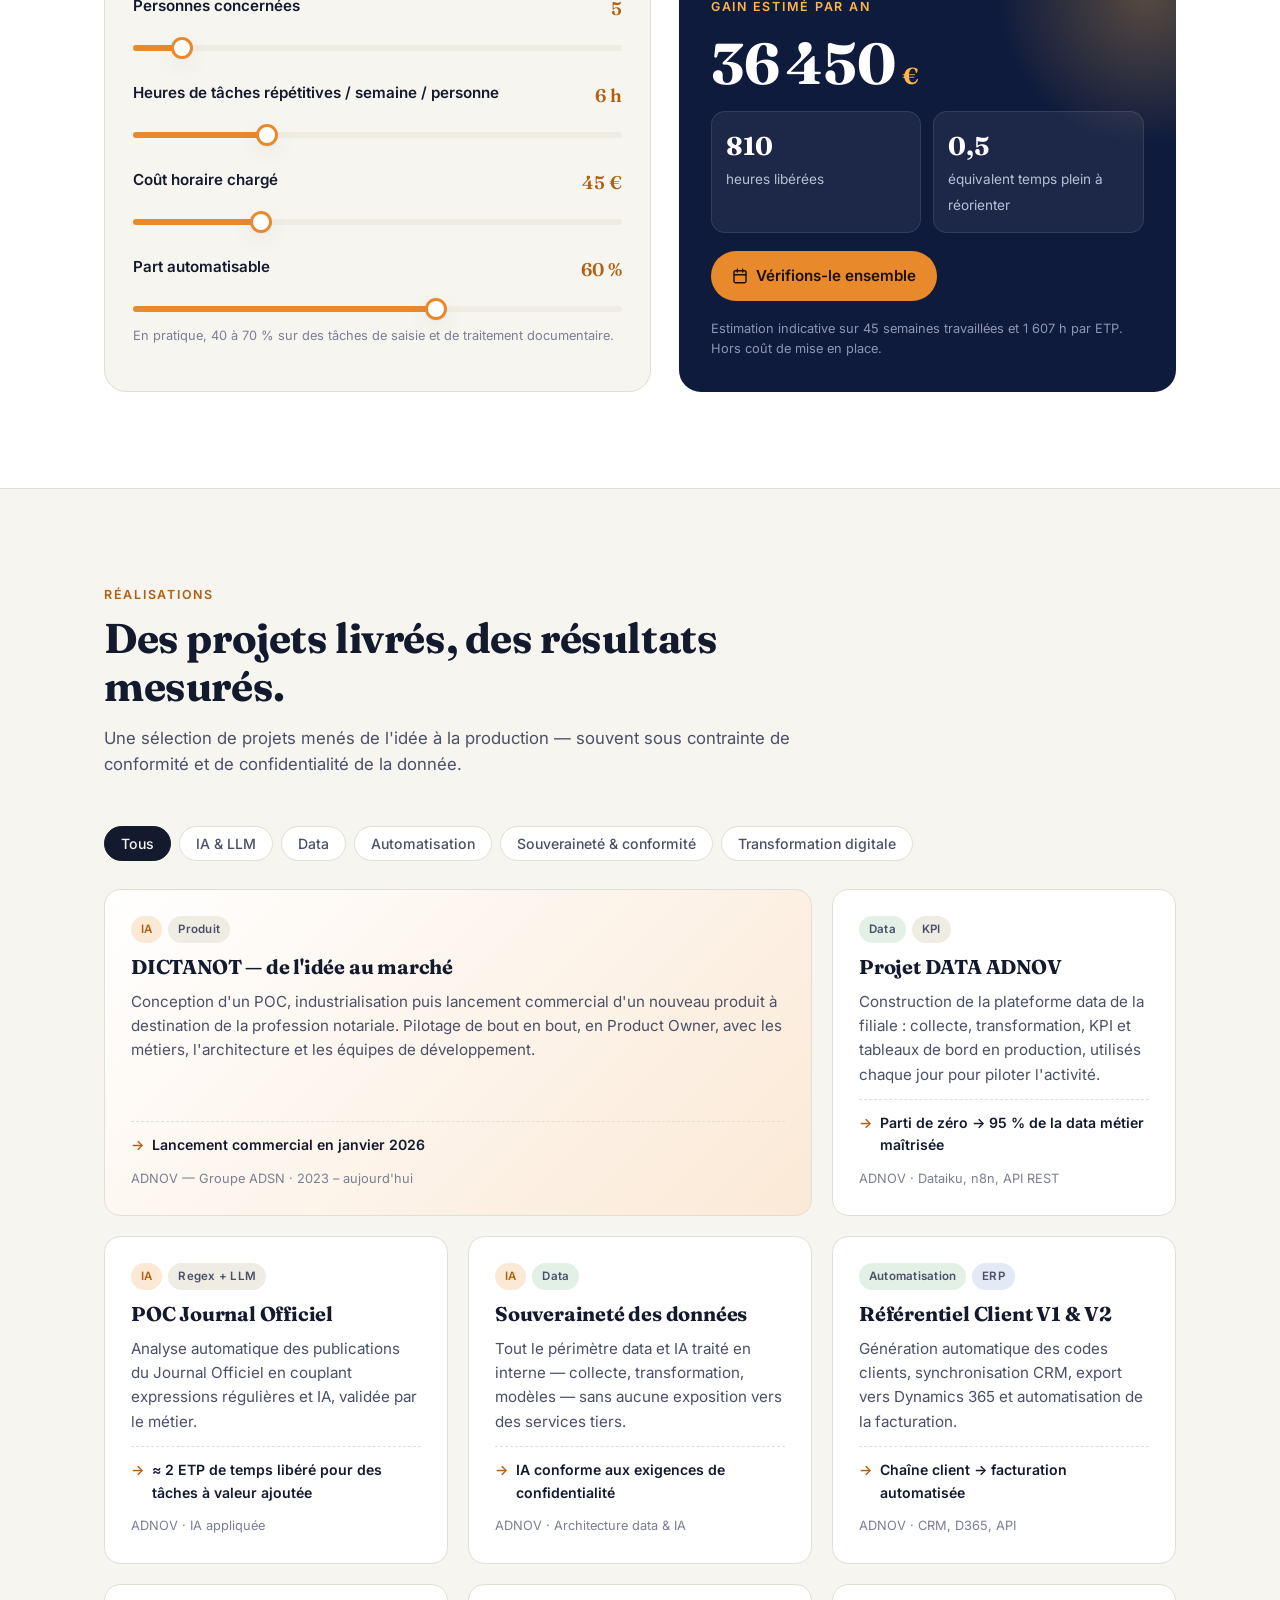
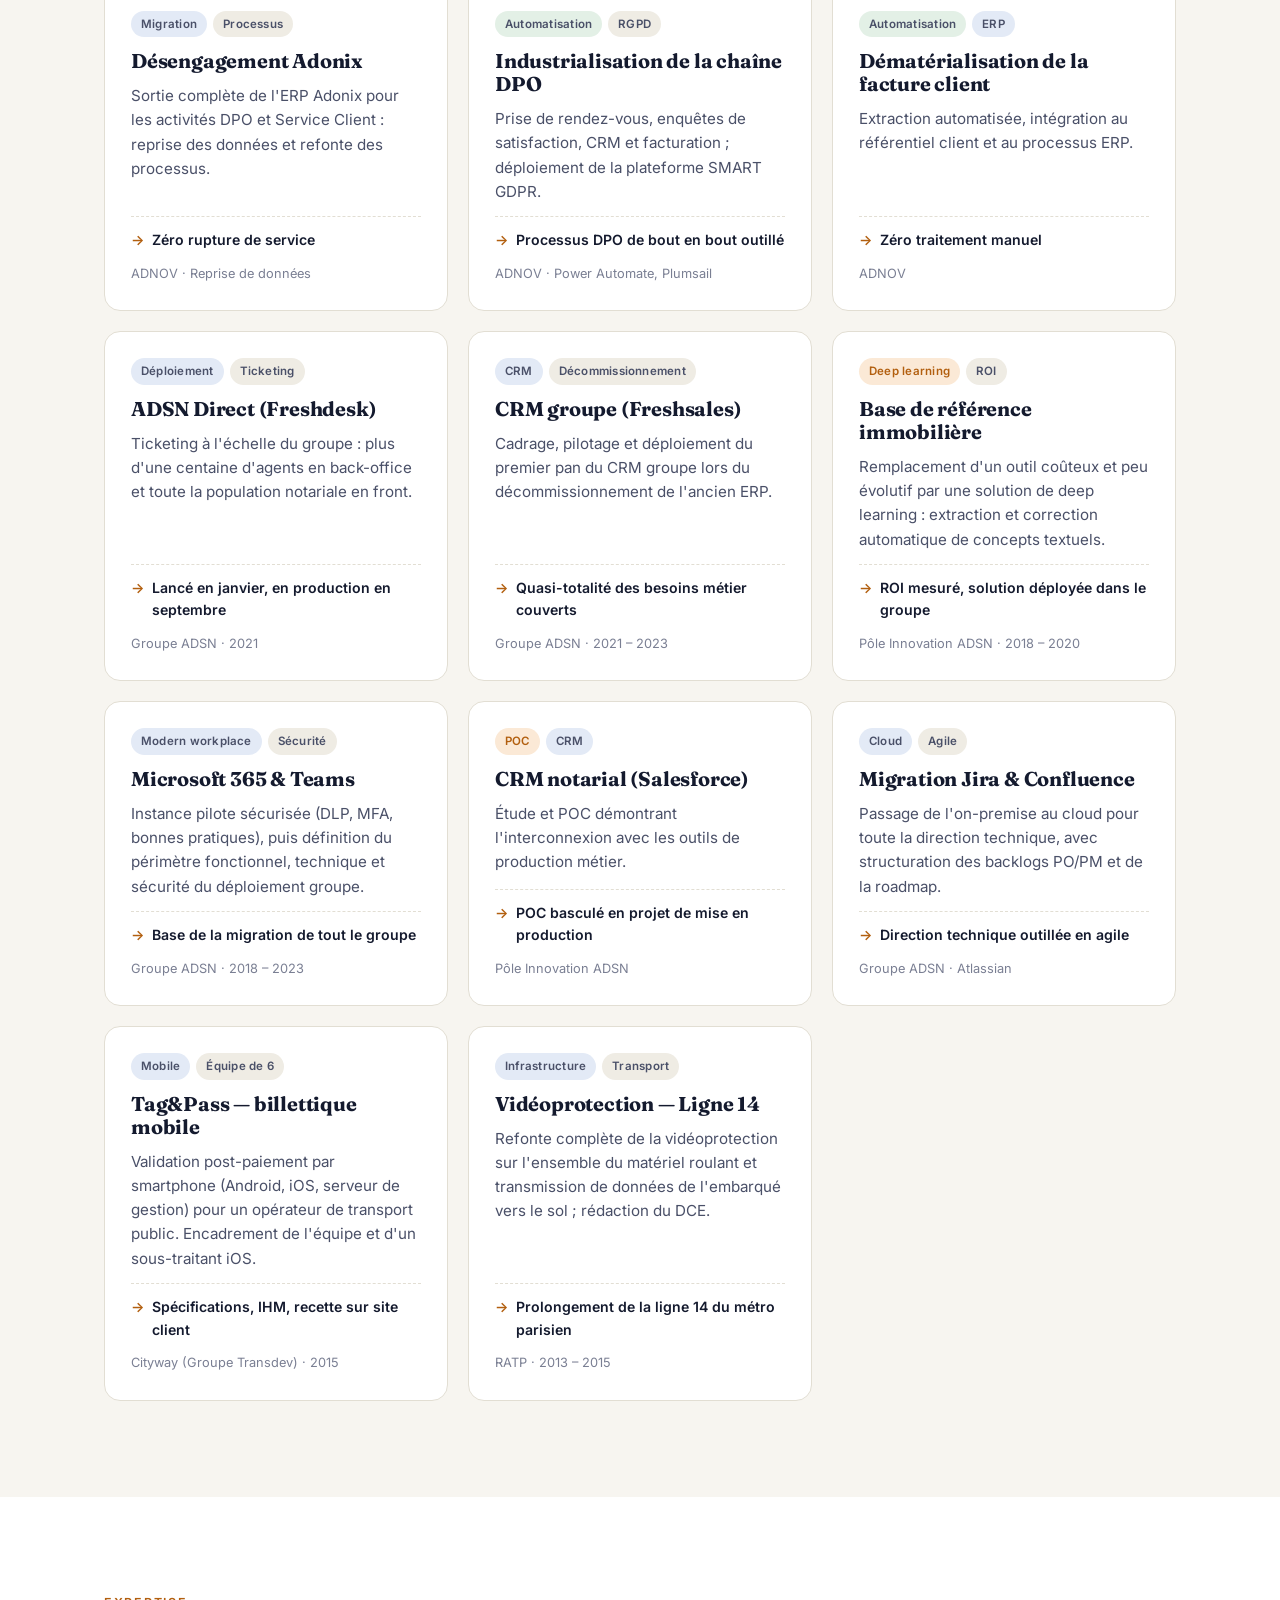
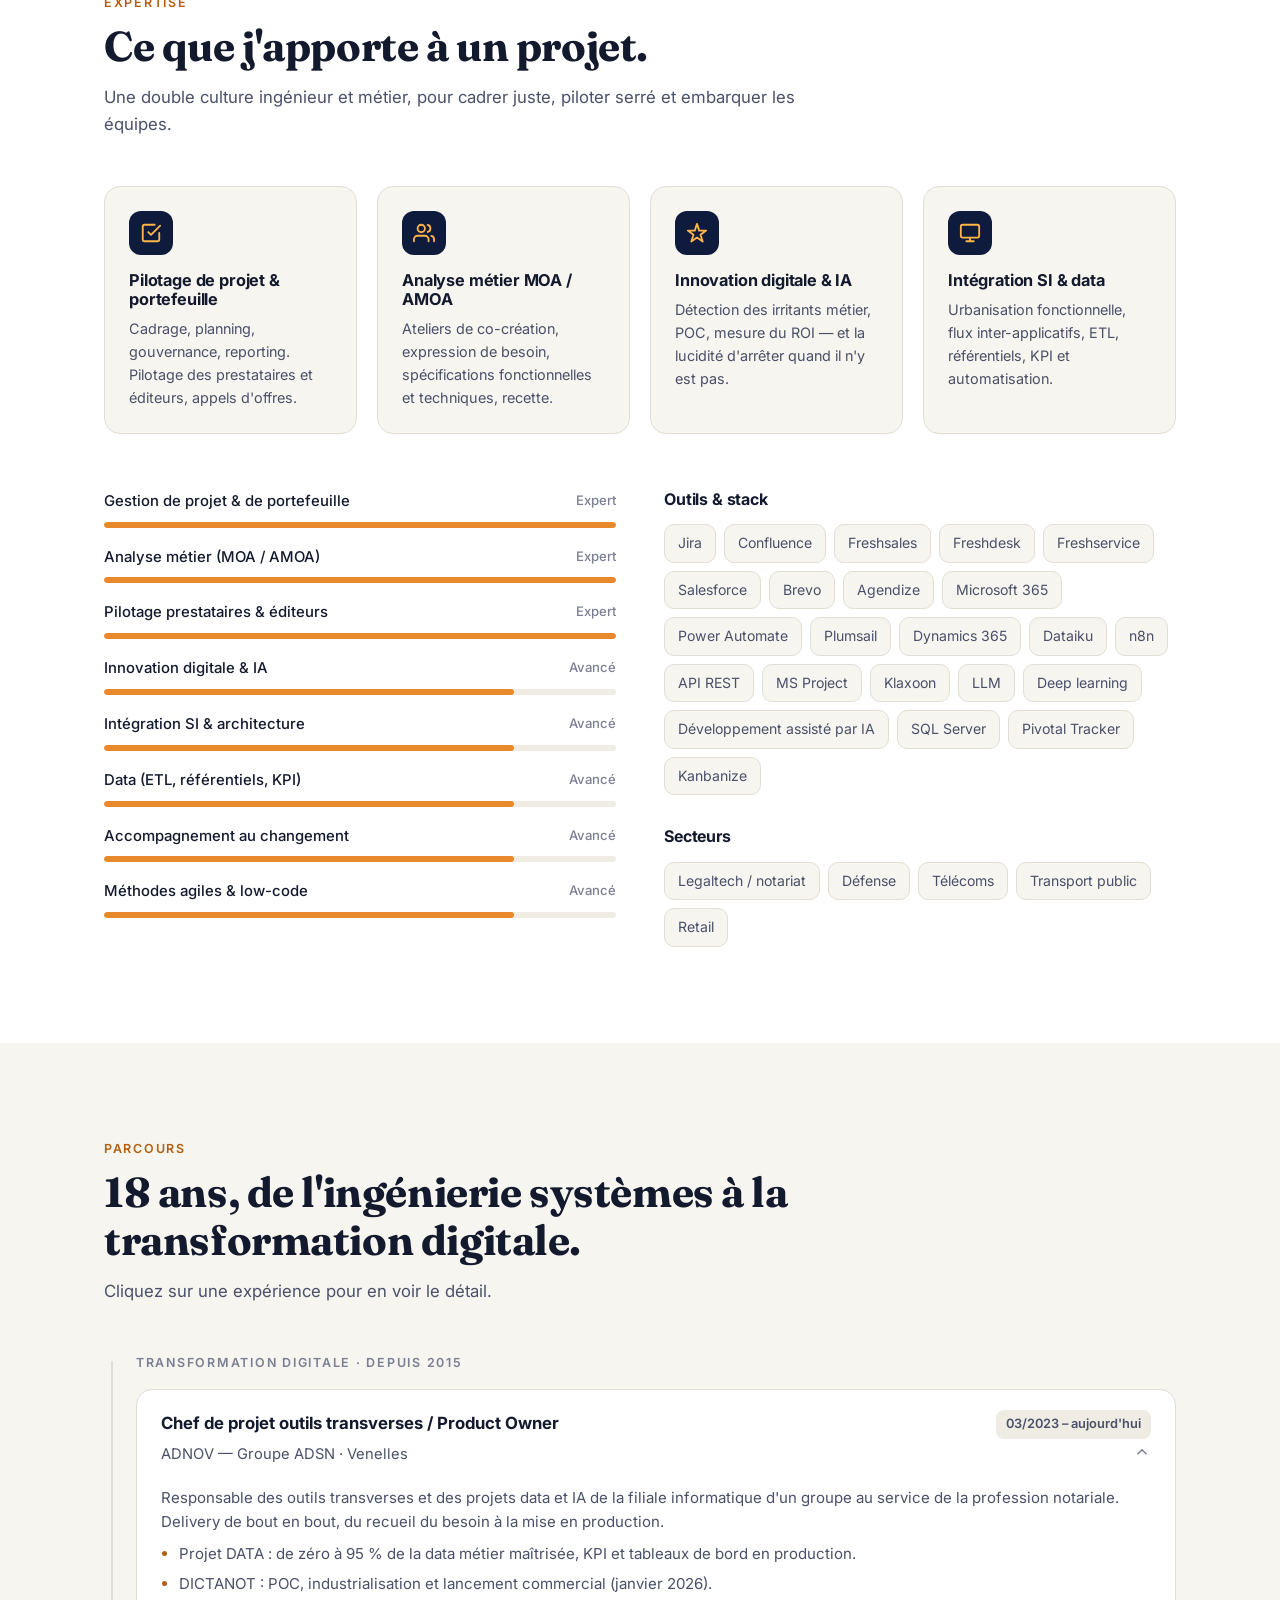
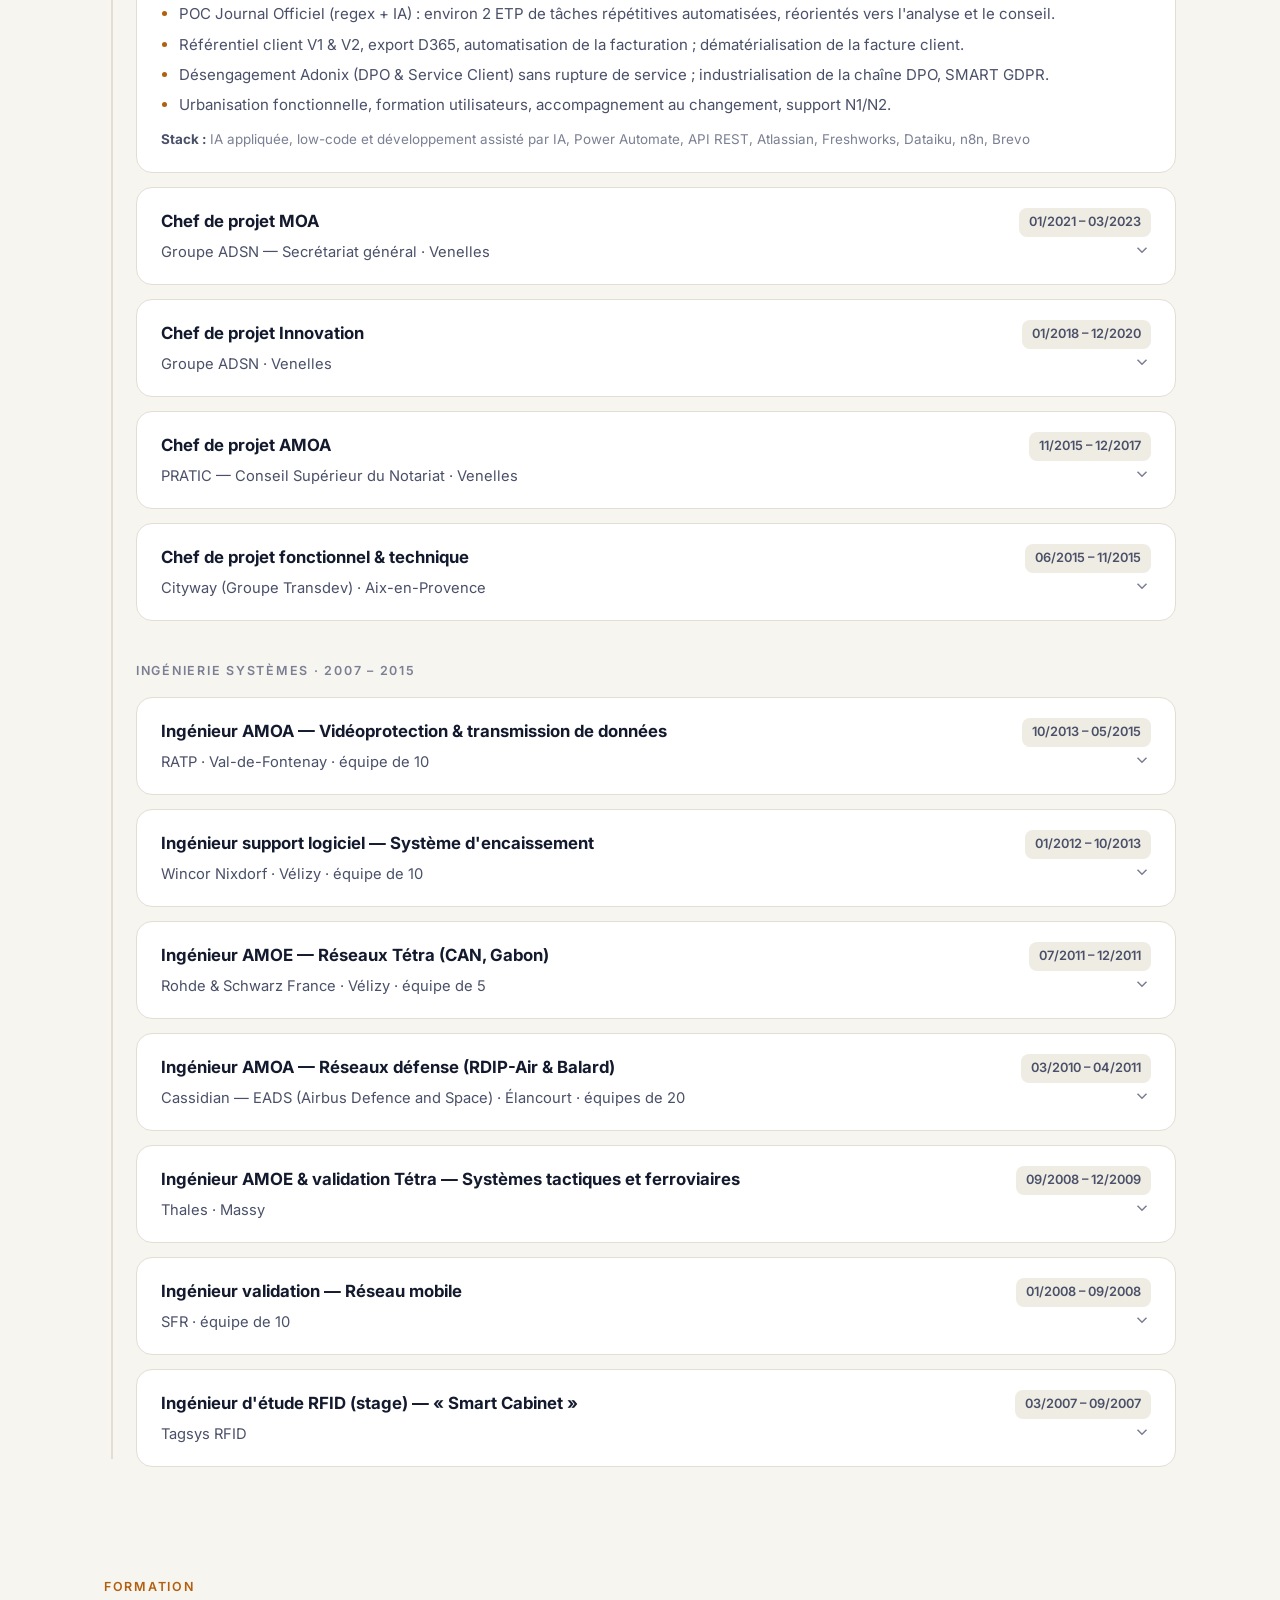
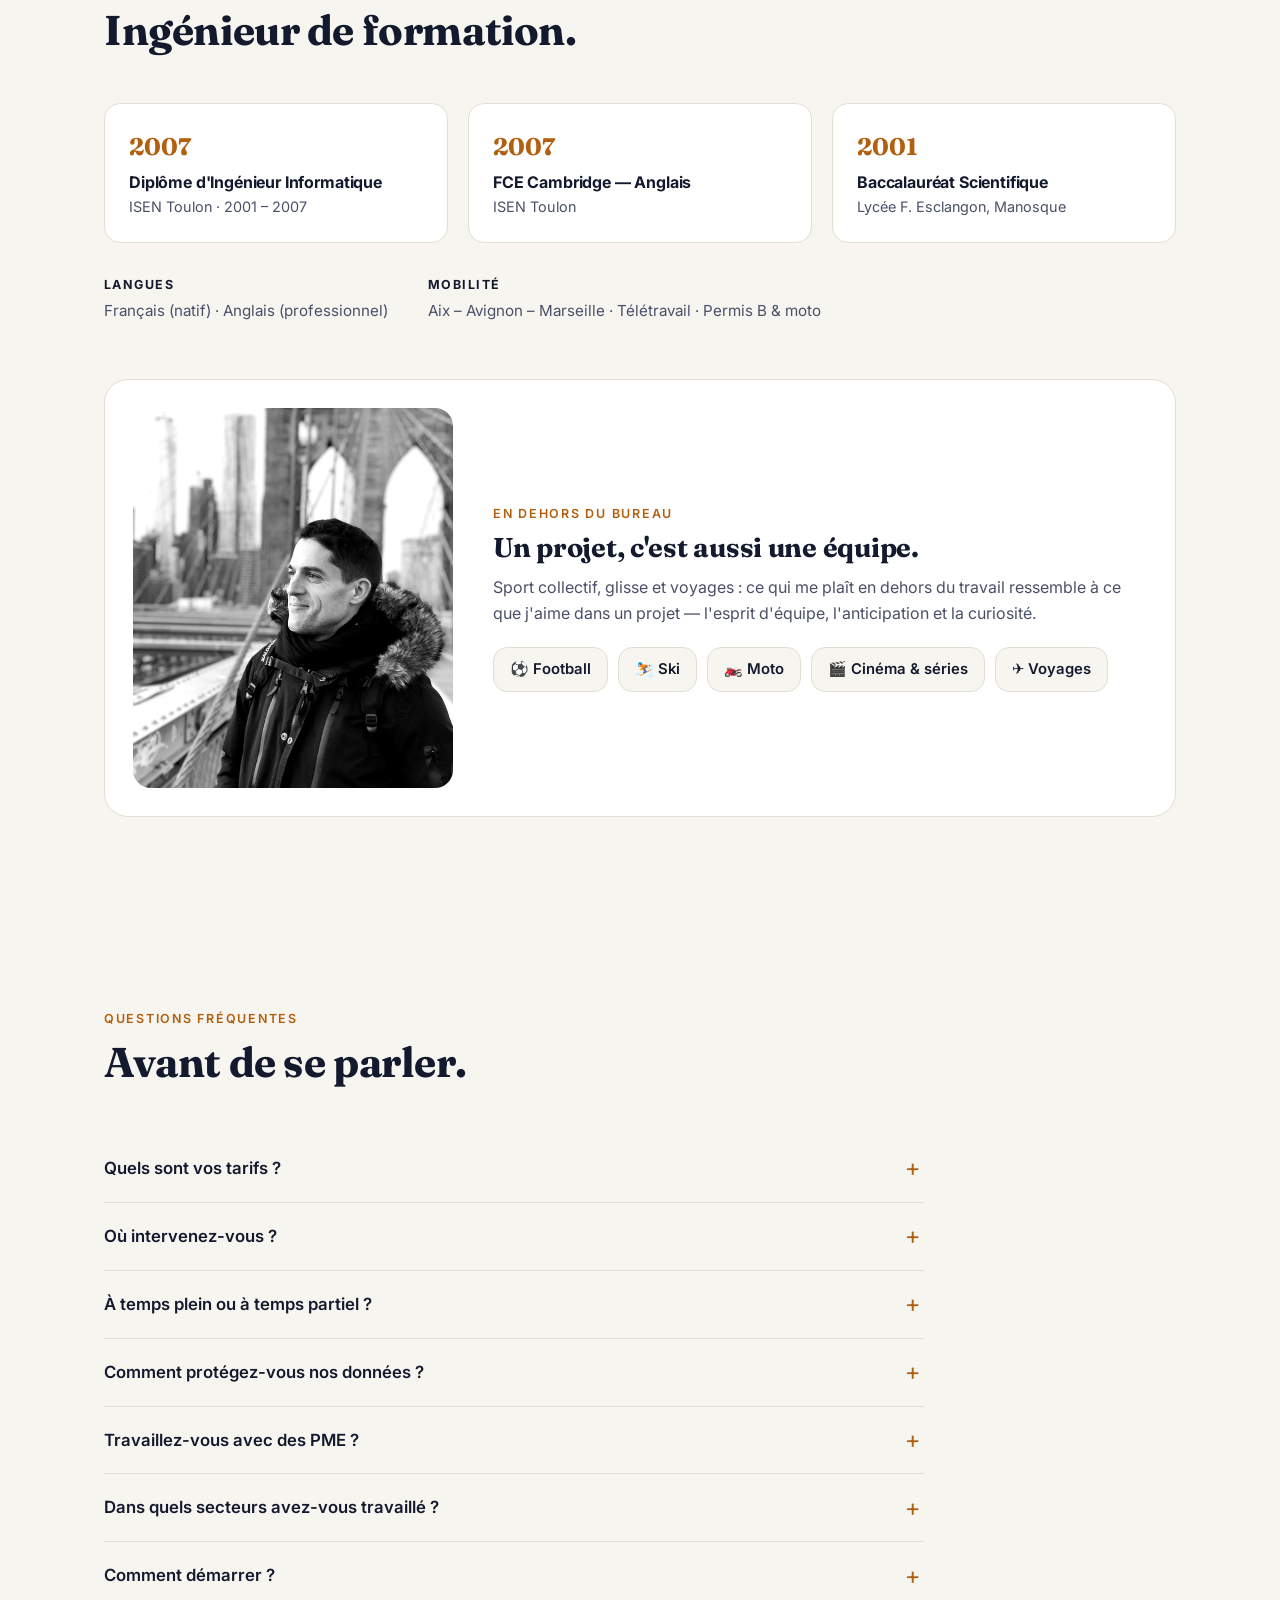
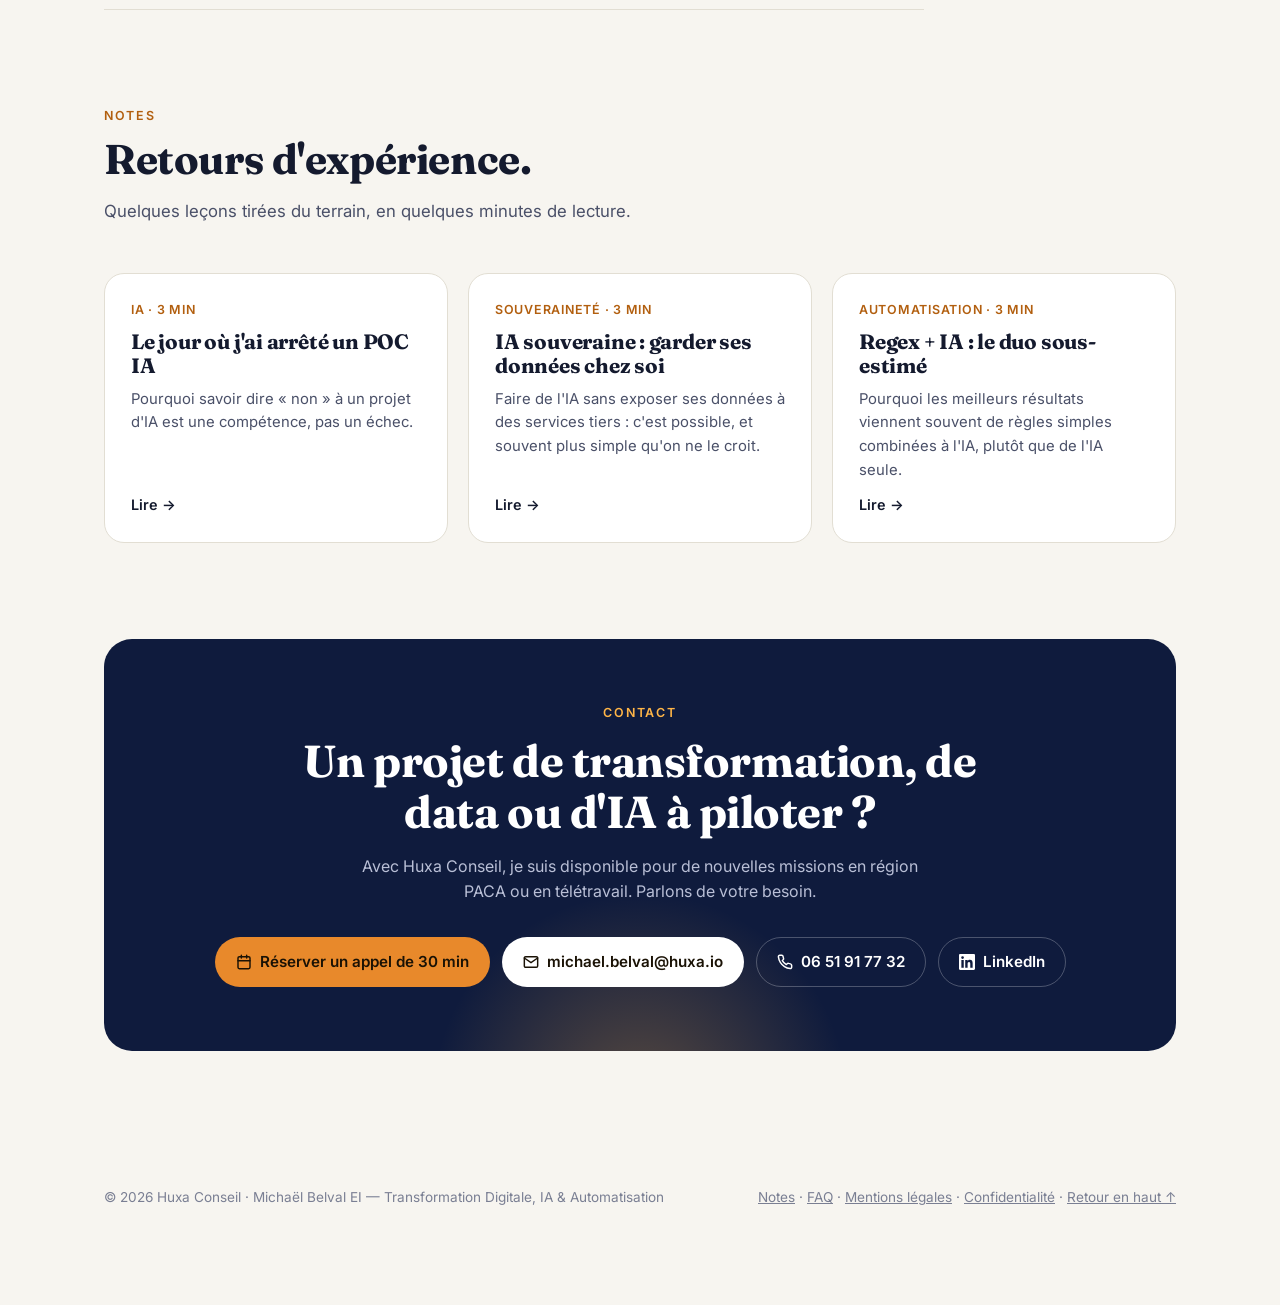
==== commit c1dfff70: "Add phone number to the contact section (FR/EN) - Click-to-call button in the Contact section, assis" ====
--- a/index.html
+++ b/index.html
@@ -24,7 +24,7 @@
 <link rel="icon" href="brand/huxa-icon.svg" type="image/svg+xml">
 <link rel="icon" href="brand/favicon-32.png" sizes="32x32" type="image/png">
 <link rel="apple-touch-icon" href="brand/apple-touch-icon.png">
-<script type="application/ld+json">[{"@context": "https://schema.org", "@type": "ProfessionalService", "name": "Huxa Conseil", "url": "https://conseil.huxa.io/", "image": "https://conseil.huxa.io/og-image.jpg", "email": "michael.belval@huxa.io", "areaServed": ["Provence-Alpes-Côte d'Azur", "France"], "address": {"@type": "PostalAddress", "addressLocality": "Lauris", "postalCode": "84360", "addressRegion": "Provence-Alpes-Côte d'Azur", "addressCountry": "FR"}, "founder": {"@type": "Person", "name": "Michaël Belval", "jobTitle": "Chef de projet senior — Transformation digitale, IA & Automatisation", "image": "https://conseil.huxa.io/photo.jpg", "sameAs": ["https://www.linkedin.com/in/micha%C3%ABl-belval-90940841/"], "alumniOf": "ISEN Toulon", "knowsAbout": ["Intelligence artificielle", "IA générative", "Data", "Automatisation des processus", "Transformation digitale", "Gestion de projet", "Product Ownership"]}, "knowsAbout": ["IA générative", "Souveraineté des données", "Automatisation", "Data", "Transformation digitale"], "logo": "https://conseil.huxa.io/brand/huxa-icon-512.png"}, {"@context": "https://schema.org", "@type": "FAQPage", "mainEntity": [{"@type": "Question", "name": "Quels sont vos tarifs ?", "acceptedAnswer": {"@type": "Answer", "text": "Cela dépend du format : un forfait pour un diagnostic ou une automatisation au périmètre bien défini, un taux journalier pour une mission de chef de projet ou de Product Owner en régie. Je vous fais une proposition chiffrée après un premier échange de 30 minutes."}}, {"@type": "Question", "name": "Où intervenez-vous ?", "acceptedAnswer": {"@type": "Answer", "text": "Sur site en région PACA (Aix-en-Provence, Avignon, Marseille et alentours) et en télétravail partout ailleurs. Les deux se combinent très bien."}}, {"@type": "Question", "name": "À temps plein ou à temps partiel ?", "acceptedAnswer": {"@type": "Answer", "text": "Les deux sont possibles : une mission à temps plein, ou quelques jours par semaine pour piloter un projet aux côtés de vos équipes."}}, {"@type": "Question", "name": "Comment protégez-vous nos données ?", "acceptedAnswer": {"@type": "Answer", "text": "La confidentialité fait partie de ma façon de travailler : j'ai conçu des projets data et IA traités entièrement en interne, sans exposition à des services tiers. Un accord de confidentialité peut être signé dès le premier échange."}}, {"@type": "Question", "name": "Travaillez-vous avec des PME ?", "acceptedAnswer": {"@type": "Answer", "text": "Oui. Le diagnostic IA & Data et l'automatisation des processus sont pensés pour aller vite, avec un périmètre adapté à votre taille et à votre budget."}}, {"@type": "Question", "name": "Dans quels secteurs avez-vous travaillé ?", "acceptedAnswer": {"@type": "Answer", "text": "Legaltech et notariat, défense, télécoms, transport public et retail. La méthode — partir du besoin métier, prouver la valeur, industrialiser — se transpose à tous les secteurs."}}, {"@type": "Question", "name": "Comment démarrer ?", "acceptedAnswer": {"@type": "Answer", "text": "Le plus simple : réservez un appel de 30 minutes. On fait le point sur votre besoin et je vous propose le format le plus adapté, sans engagement."}}]}]</script>
+<script type="application/ld+json">[{"@context": "https://schema.org", "@type": "ProfessionalService", "name": "Huxa Conseil", "url": "https://conseil.huxa.io/", "image": "https://conseil.huxa.io/og-image.jpg", "email": "michael.belval@huxa.io", "areaServed": ["Provence-Alpes-Côte d'Azur", "France"], "address": {"@type": "PostalAddress", "addressLocality": "Lauris", "postalCode": "84360", "addressRegion": "Provence-Alpes-Côte d'Azur", "addressCountry": "FR"}, "founder": {"@type": "Person", "name": "Michaël Belval", "jobTitle": "Chef de projet senior — Transformation digitale, IA & Automatisation", "image": "https://conseil.huxa.io/photo.jpg", "sameAs": ["https://www.linkedin.com/in/micha%C3%ABl-belval-90940841/"], "alumniOf": "ISEN Toulon", "knowsAbout": ["Intelligence artificielle", "IA générative", "Data", "Automatisation des processus", "Transformation digitale", "Gestion de projet", "Product Ownership"]}, "knowsAbout": ["IA générative", "Souveraineté des données", "Automatisation", "Data", "Transformation digitale"], "logo": "https://conseil.huxa.io/brand/huxa-icon-512.png", "telephone": "+33 6 51 91 77 32"}, {"@context": "https://schema.org", "@type": "FAQPage", "mainEntity": [{"@type": "Question", "name": "Quels sont vos tarifs ?", "acceptedAnswer": {"@type": "Answer", "text": "Cela dépend du format : un forfait pour un diagnostic ou une automatisation au périmètre bien défini, un taux journalier pour une mission de chef de projet ou de Product Owner en régie. Je vous fais une proposition chiffrée après un premier échange de 30 minutes."}}, {"@type": "Question", "name": "Où intervenez-vous ?", "acceptedAnswer": {"@type": "Answer", "text": "Sur site en région PACA (Aix-en-Provence, Avignon, Marseille et alentours) et en télétravail partout ailleurs. Les deux se combinent très bien."}}, {"@type": "Question", "name": "À temps plein ou à temps partiel ?", "acceptedAnswer": {"@type": "Answer", "text": "Les deux sont possibles : une mission à temps plein, ou quelques jours par semaine pour piloter un projet aux côtés de vos équipes."}}, {"@type": "Question", "name": "Comment protégez-vous nos données ?", "acceptedAnswer": {"@type": "Answer", "text": "La confidentialité fait partie de ma façon de travailler : j'ai conçu des projets data et IA traités entièrement en interne, sans exposition à des services tiers. Un accord de confidentialité peut être signé dès le premier échange."}}, {"@type": "Question", "name": "Travaillez-vous avec des PME ?", "acceptedAnswer": {"@type": "Answer", "text": "Oui. Le diagnostic IA & Data et l'automatisation des processus sont pensés pour aller vite, avec un périmètre adapté à votre taille et à votre budget."}}, {"@type": "Question", "name": "Dans quels secteurs avez-vous travaillé ?", "acceptedAnswer": {"@type": "Answer", "text": "Legaltech et notariat, défense, télécoms, transport public et retail. La méthode — partir du besoin métier, prouver la valeur, industrialiser — se transpose à tous les secteurs."}}, {"@type": "Question", "name": "Comment démarrer ?", "acceptedAnswer": {"@type": "Answer", "text": "Le plus simple : réservez un appel de 30 minutes. On fait le point sur votre besoin et je vous propose le format le plus adapté, sans engagement."}}]}]</script>
 <link rel="preconnect" href="https://fonts.googleapis.com">
 <link rel="preconnect" href="https://fonts.gstatic.com" crossorigin>
 <link href="https://fonts.googleapis.com/css2?family=Fraunces:opsz,wght@9..144,500;9..144,700&family=Inter:wght@400;500;600;700&display=swap" rel="stylesheet">
@@ -620,6 +620,9 @@
         <a class="btn btn-light" href="mailto:michael.belval@huxa.io?subject=Prise%20de%20contact%20%E2%80%94%20Huxa%20Conseil">
           <svg width="16" height="16" viewBox="0 0 24 24" fill="none" stroke="currentColor" stroke-width="2.2" stroke-linecap="round"><rect x="2" y="4" width="20" height="16" rx="2"/><path d="M22 6l-10 7L2 6"/></svg>
           michael.belval@huxa.io</a>
+        <a class="btn btn-ghost" href="tel:+33651917732">
+          <svg width="16" height="16" viewBox="0 0 24 24" fill="none" stroke="currentColor" stroke-width="2.2" stroke-linecap="round" stroke-linejoin="round"><path d="M22 16.9v3a2 2 0 0 1-2.2 2 19.8 19.8 0 0 1-8.6-3.1 19.5 19.5 0 0 1-6-6A19.8 19.8 0 0 1 2.1 4.2 2 2 0 0 1 4.1 2h3a2 2 0 0 1 2 1.7c.1.9.4 1.8.7 2.7a2 2 0 0 1-.5 2.1L8 9.8a16 16 0 0 0 6 6l1.3-1.3a2 2 0 0 1 2.1-.4c.9.3 1.8.6 2.7.7a2 2 0 0 1 1.7 2z"/></svg>
+          06&nbsp;51&nbsp;91&nbsp;77&nbsp;32</a>
         <a class="btn btn-ghost" href="https://www.linkedin.com/in/micha%C3%ABl-belval-90940841/" target="_blank" rel="noopener">
           <svg width="16" height="16" viewBox="0 0 24 24" fill="currentColor"><path d="M20.45 20.45h-3.55v-5.57c0-1.33-.03-3.04-1.85-3.04-1.86 0-2.14 1.45-2.14 2.94v5.67H9.35V9h3.41v1.56h.05c.48-.9 1.64-1.85 3.37-1.85 3.6 0 4.27 2.37 4.27 5.46v6.28zM5.34 7.43a2.06 2.06 0 1 1 0-4.12 2.06 2.06 0 0 1 0 4.12zM7.12 20.45H3.56V9h3.56v11.45zM22.22 0H1.77C.79 0 0 .77 0 1.73v20.54C0 23.23.79 24 1.77 24h20.45c.98 0 1.78-.77 1.78-1.73V1.73C24 .77 23.2 0 22.22 0z"/></svg>
           LinkedIn</a>
@@ -711,7 +714,7 @@
     {q:'Quels outils maîtrisez-vous ?',k:['outil','stack','techno','n8n','power automate','dataiku','jira','salesforce','fresh','microsoft','365','api'],a:"Jira & Confluence, suite Freshworks, Salesforce, Microsoft 365 & Power Automate, Dataiku, n8n, API REST, Brevo… et l'IA appliquée (LLM, deep learning). <a href=\"#expertise\">Voir l'expertise</a>."},
     {q:'Quels sont vos tarifs ?',k:['tarif','prix','cout','coût','tjm','budget','combien','devis'],a:"Forfait pour un diagnostic ou une automatisation au périmètre clair, taux journalier pour une mission en régie. Je fais une proposition chiffrée après un premier échange : vous pouvez {BOOK}."},
     {q:'Êtes-vous disponible ?',k:['dispo','disponible','quand','demarr','démarr','commencer','start'],a:"Oui, je suis disponible pour de nouvelles missions, à temps plein ou partiel. Le plus simple : {BOOK}."},
-    {q:'Comment vous contacter ?',k:['contact','joindre','mail','email','appel','rdv','rendez','linkedin','telephone','téléphone'],a:"Vous pouvez {BOOK}, m'écrire à <a href=\"mailto:michael.belval@huxa.io\">michael.belval@huxa.io</a> ou passer par <a href=\"https://www.linkedin.com/in/micha%C3%ABl-belval-90940841/\" target=\"_blank\" rel=\"noopener\">LinkedIn</a>."}
+    {q:'Comment vous contacter ?',k:['contact','joindre','mail','email','appel','rdv','rendez','linkedin','telephone','téléphone'],a:"Vous pouvez {BOOK}, m'appeler au <a href=\"tel:+33651917732\">06 51 91 77 32</a>, m'écrire à <a href=\"mailto:michael.belval@huxa.io\">michael.belval@huxa.io</a> ou passer par <a href=\"https://www.linkedin.com/in/micha%C3%ABl-belval-90940841/\" target=\"_blank\" rel=\"noopener\">LinkedIn</a>."}
   ]
 };
 </script>
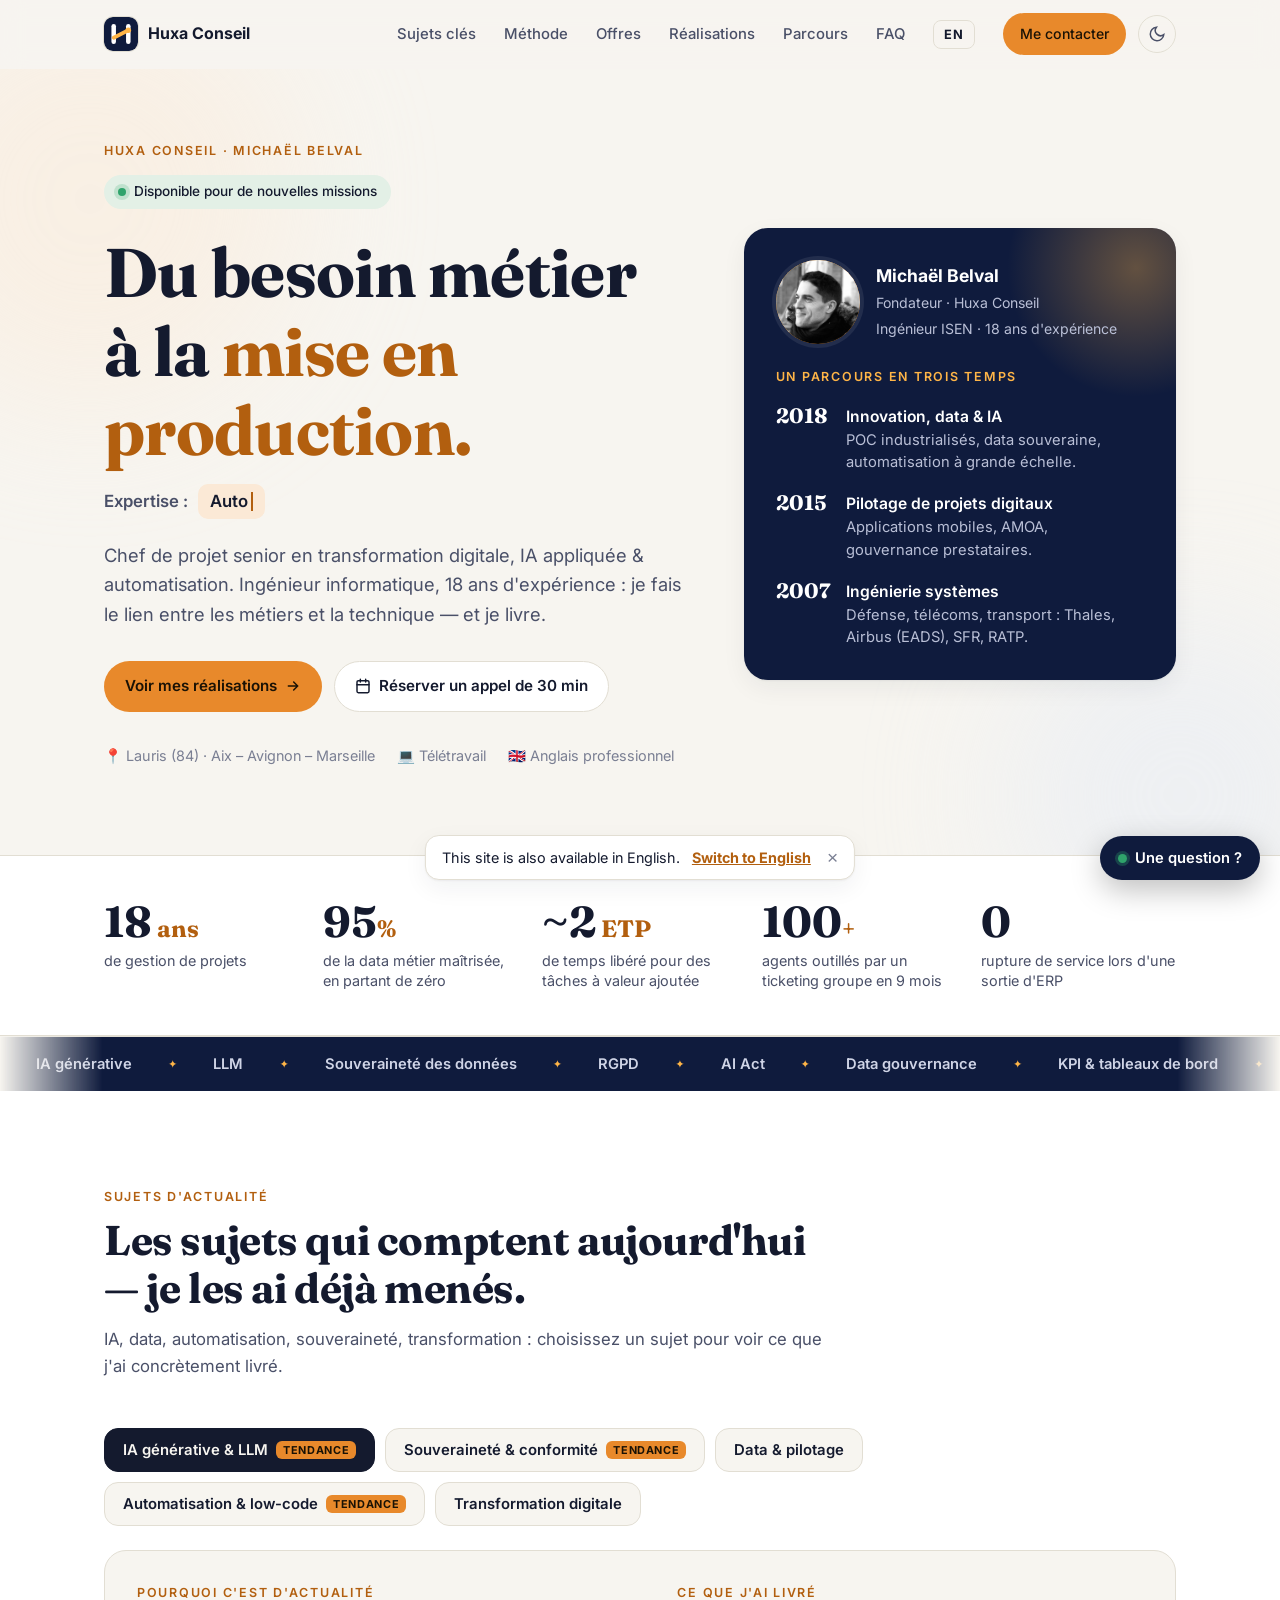
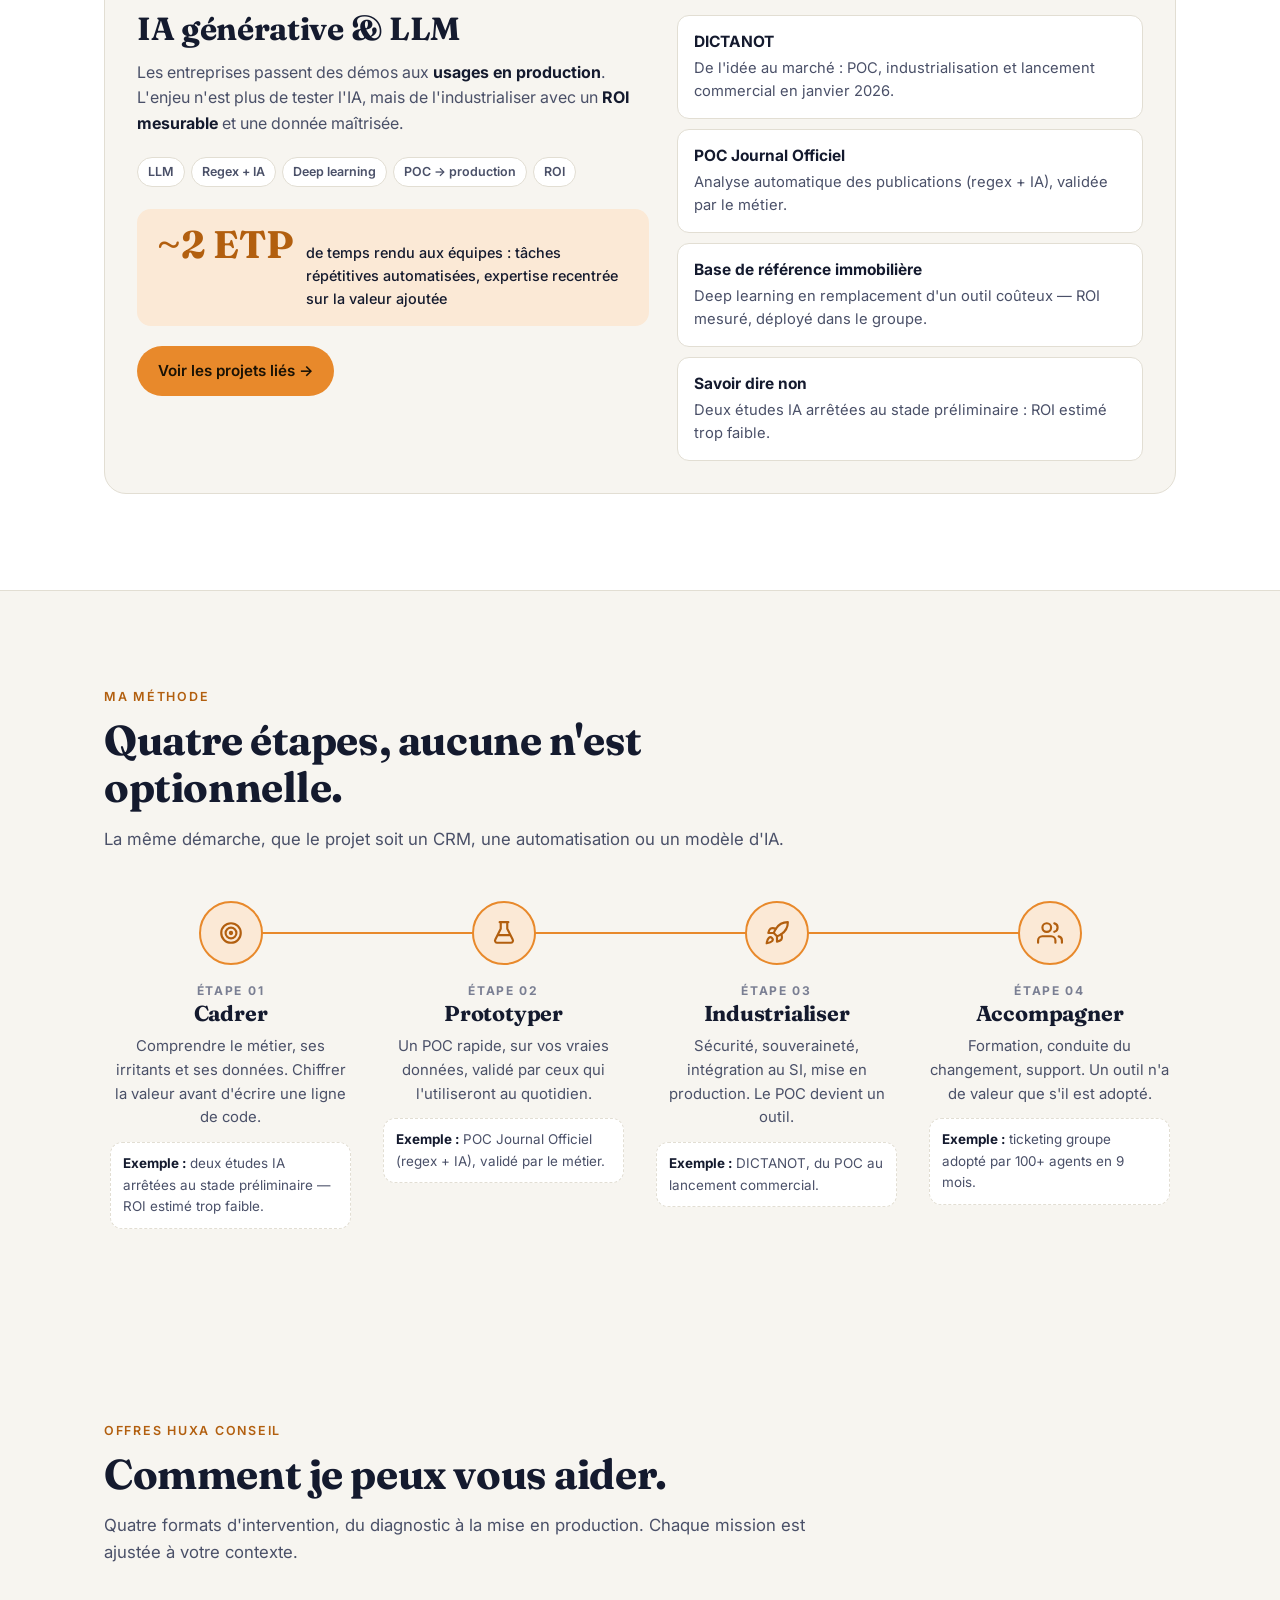
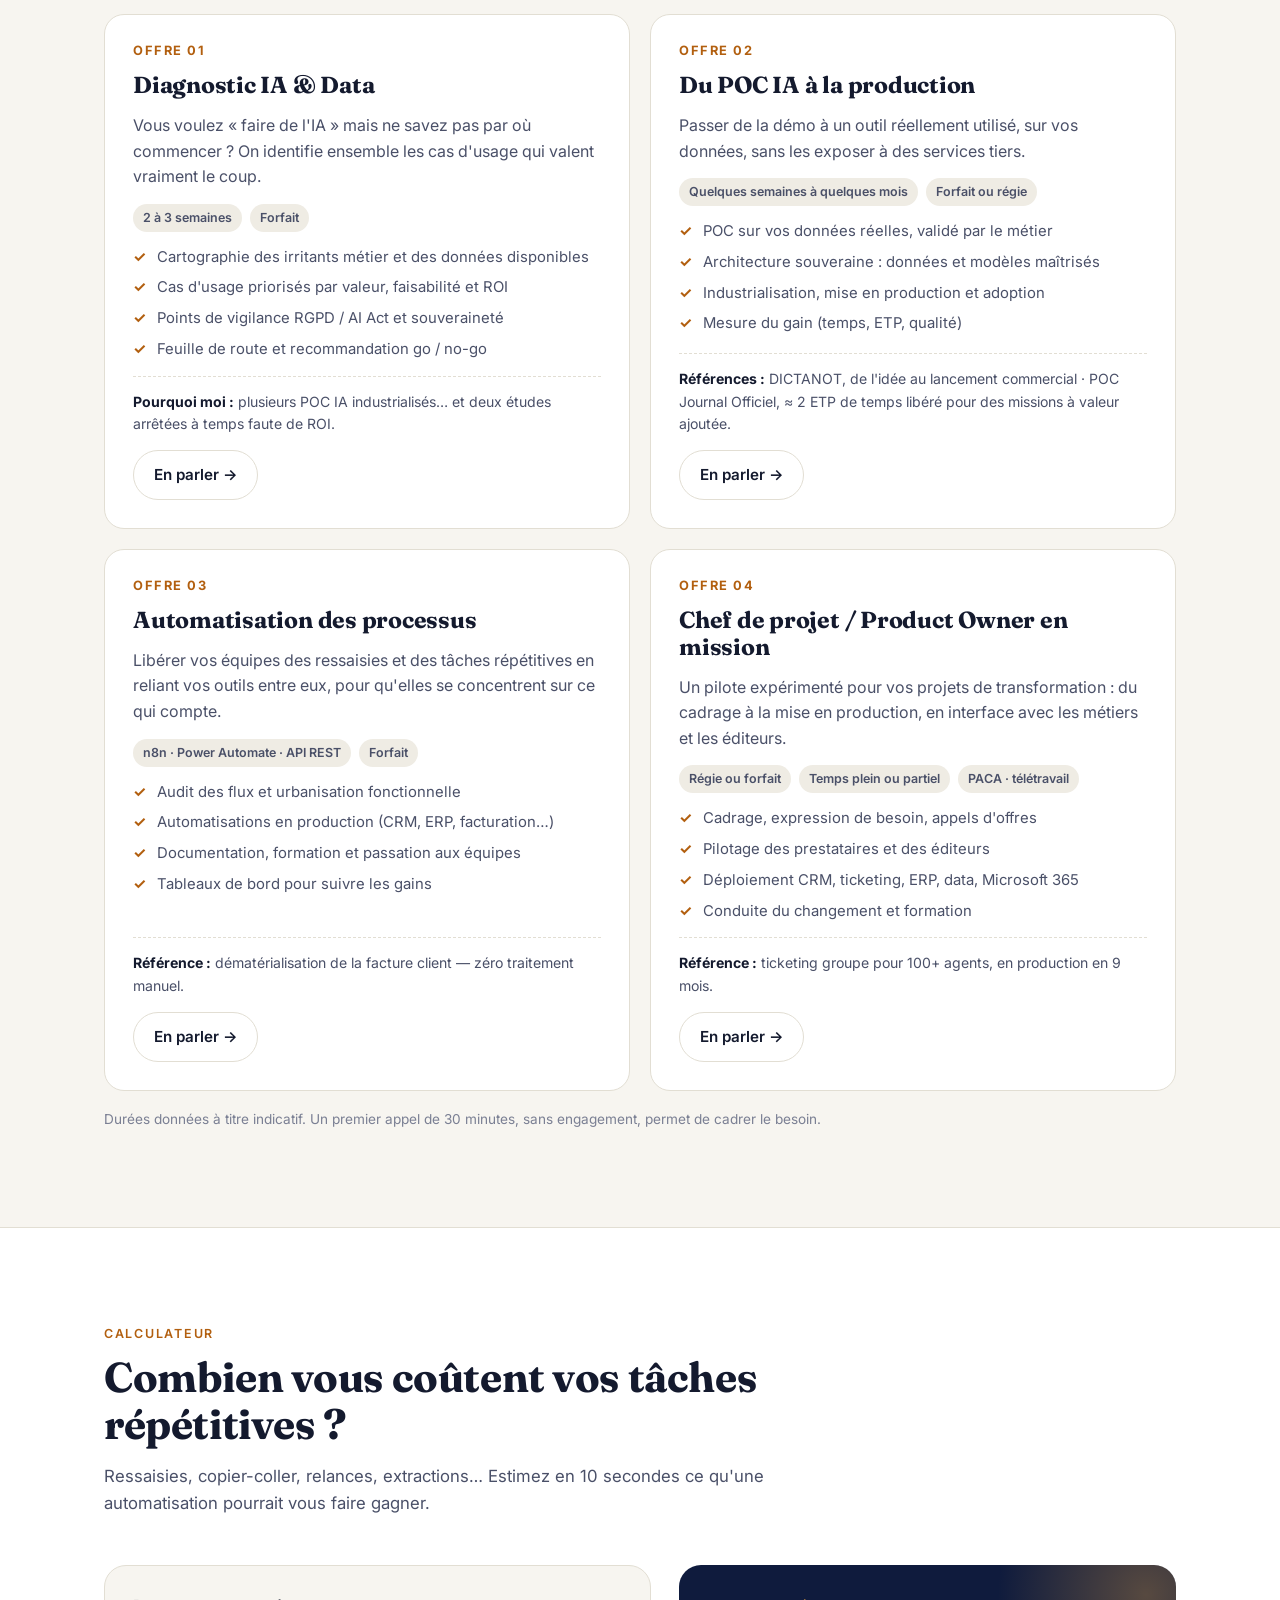
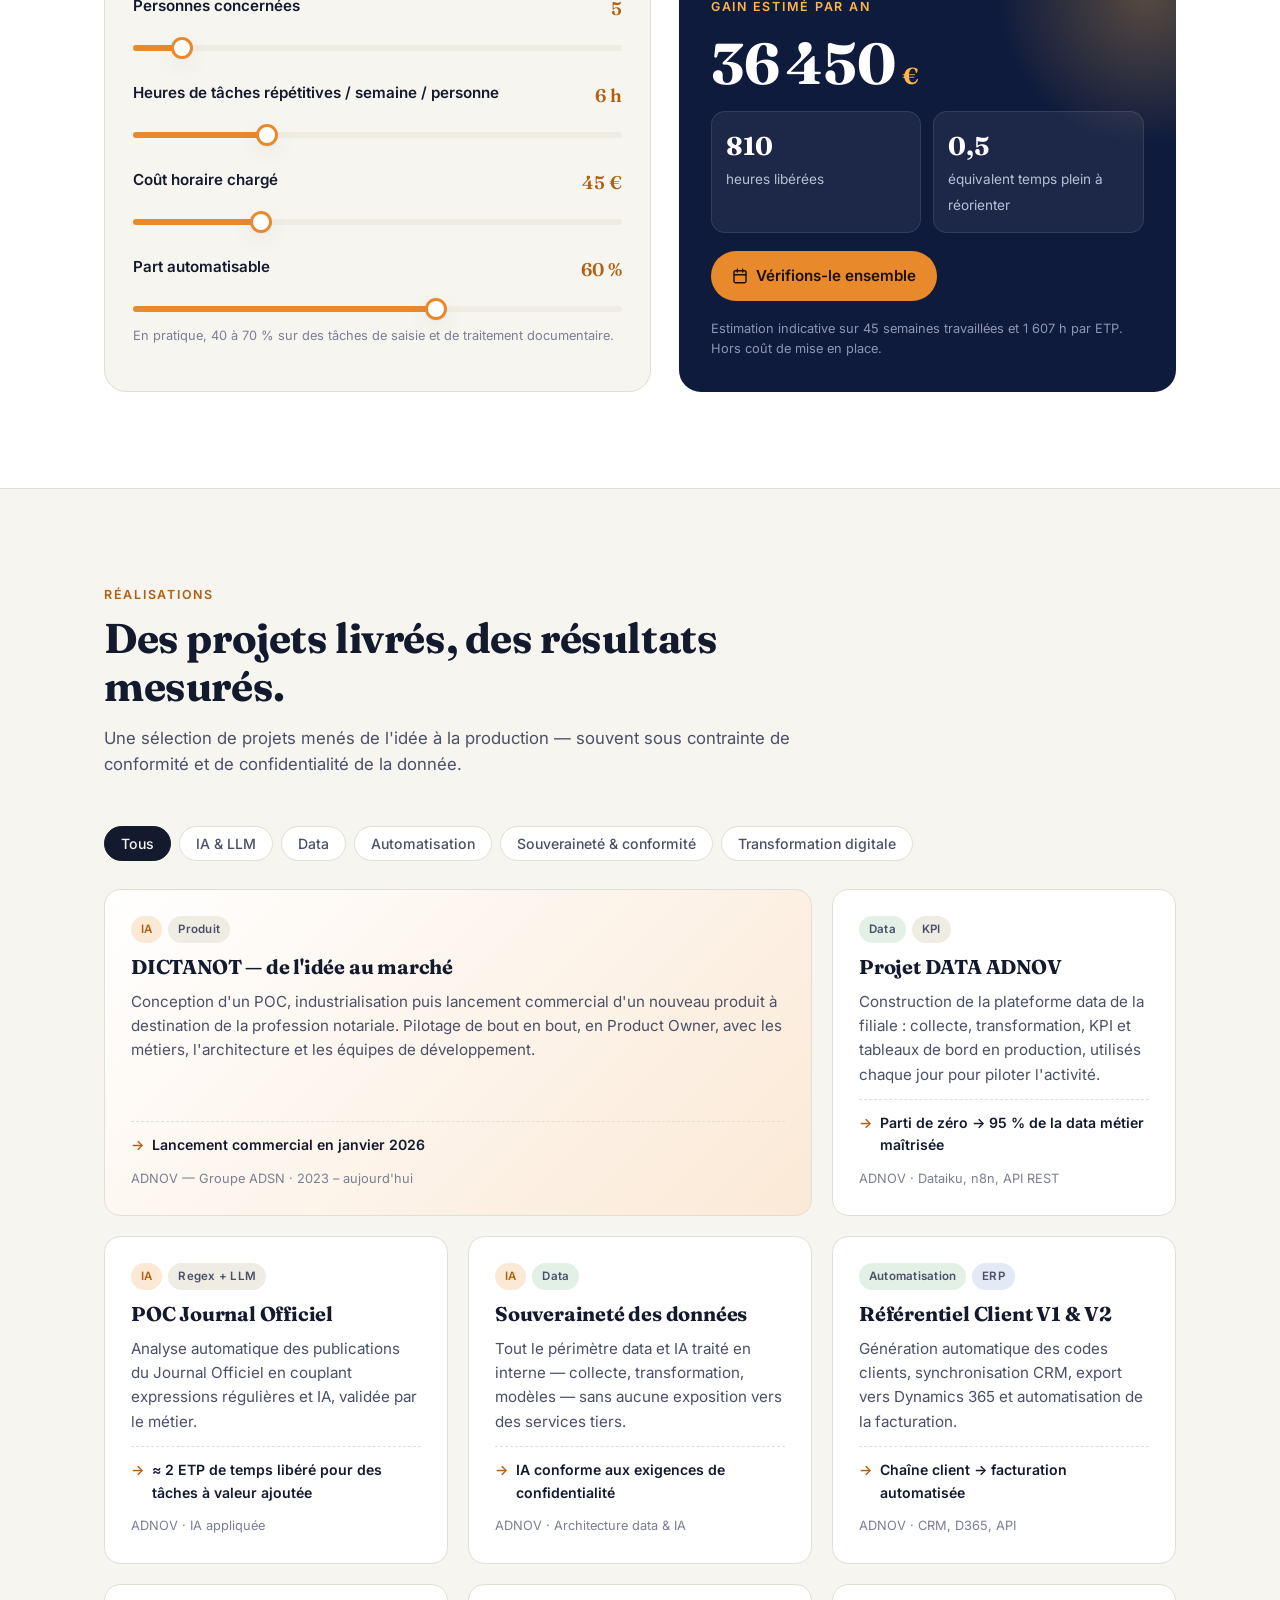
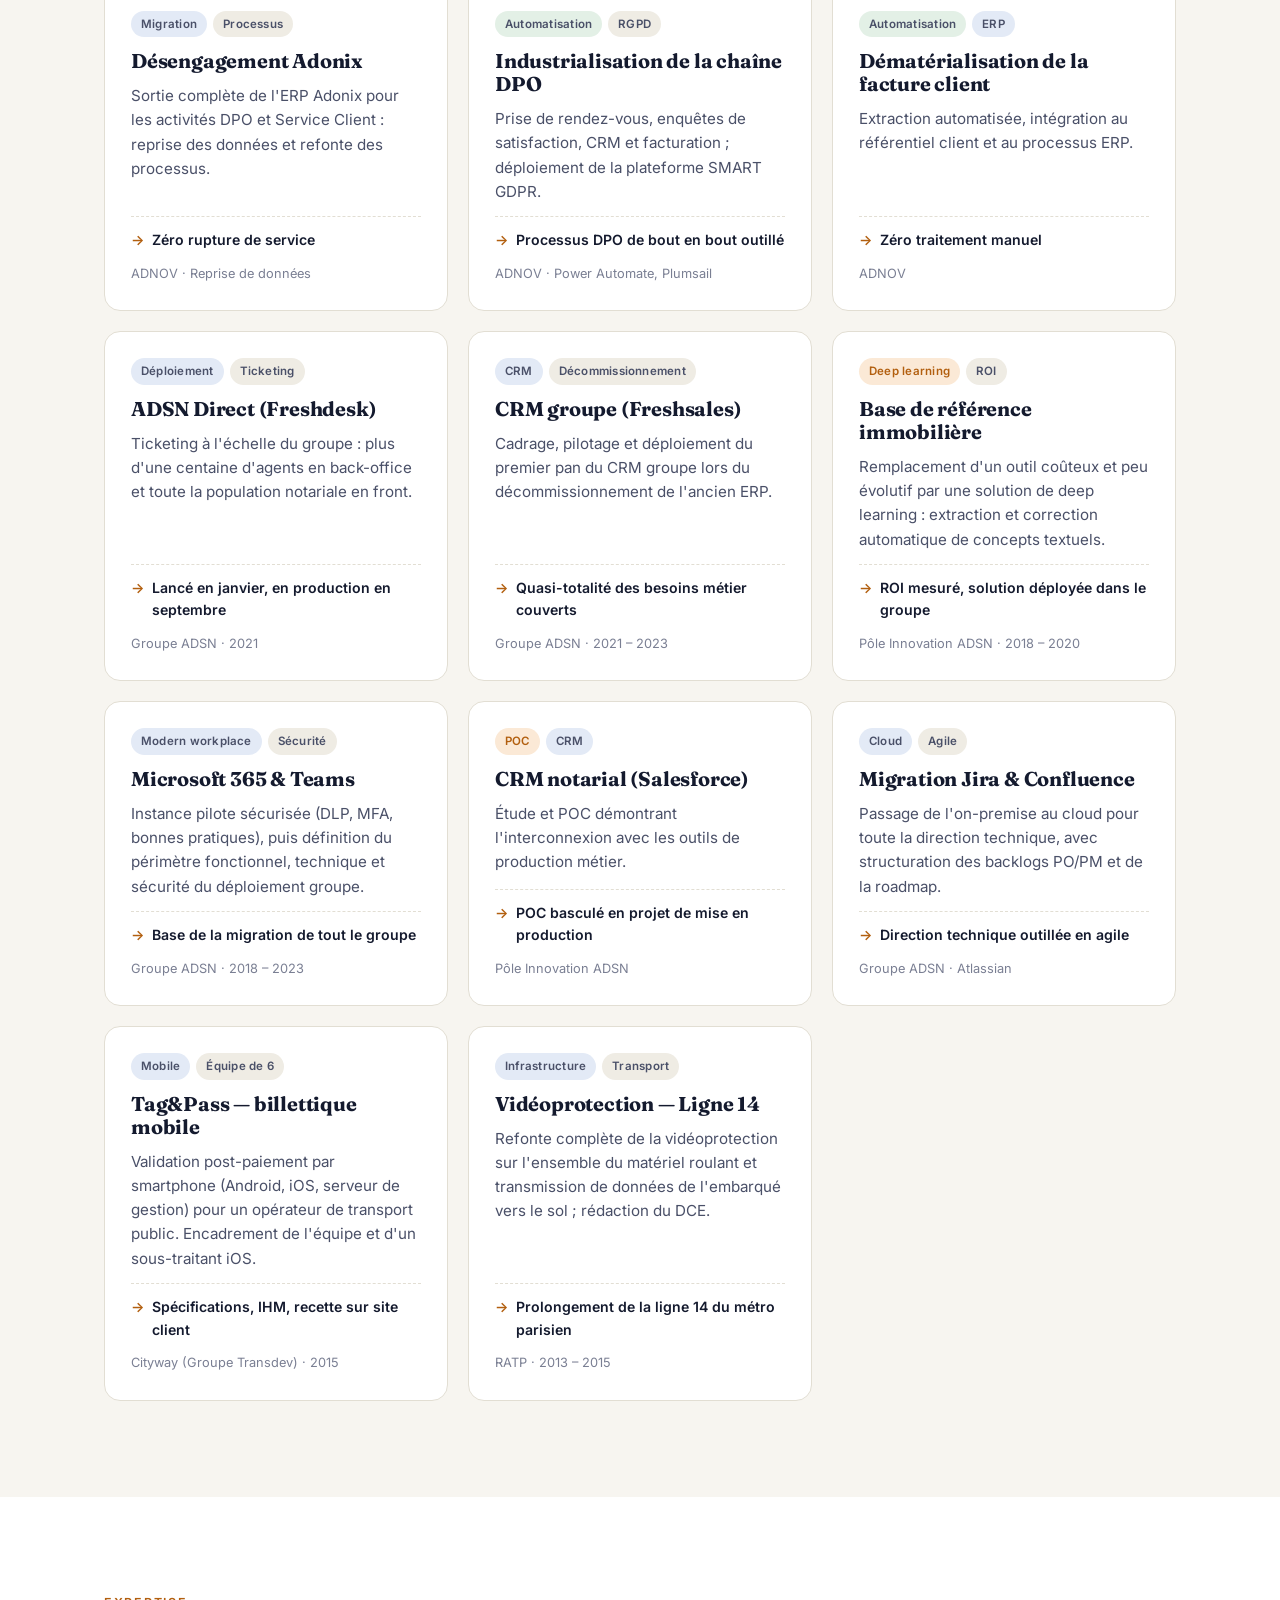
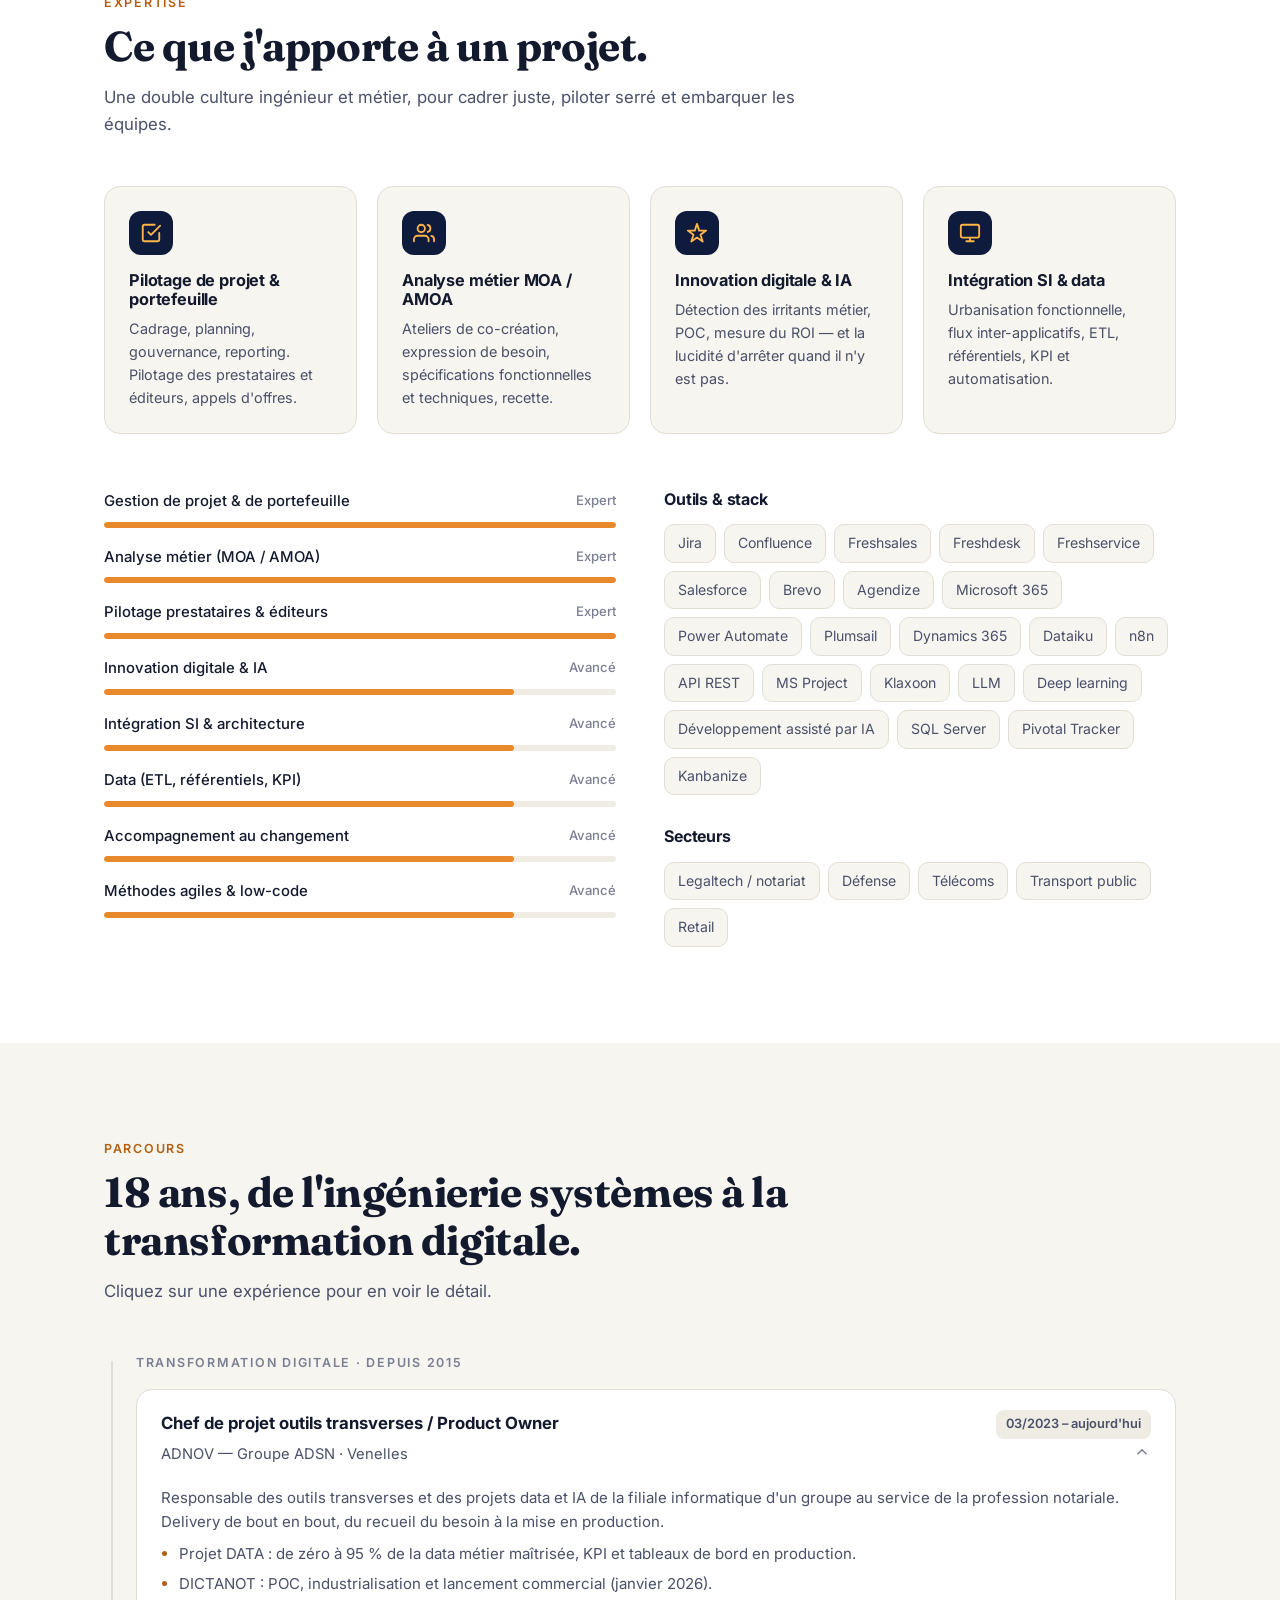
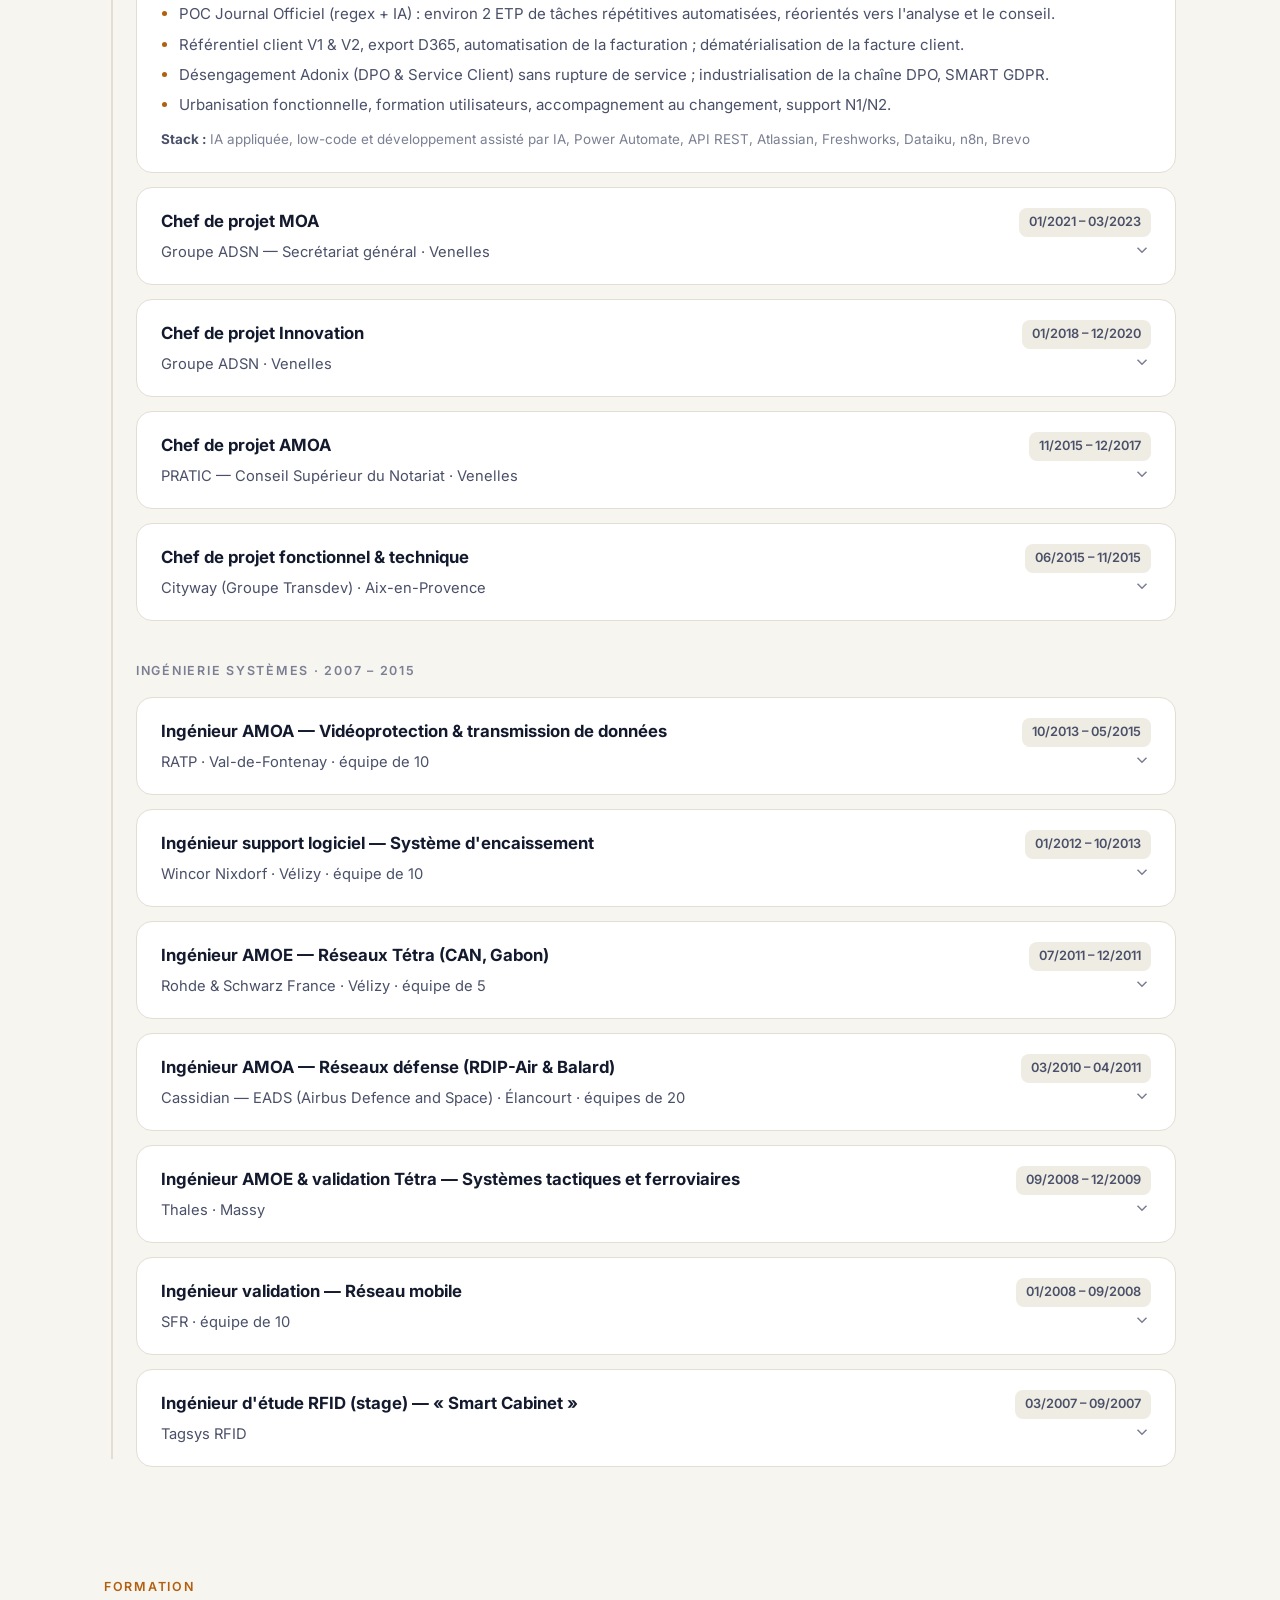
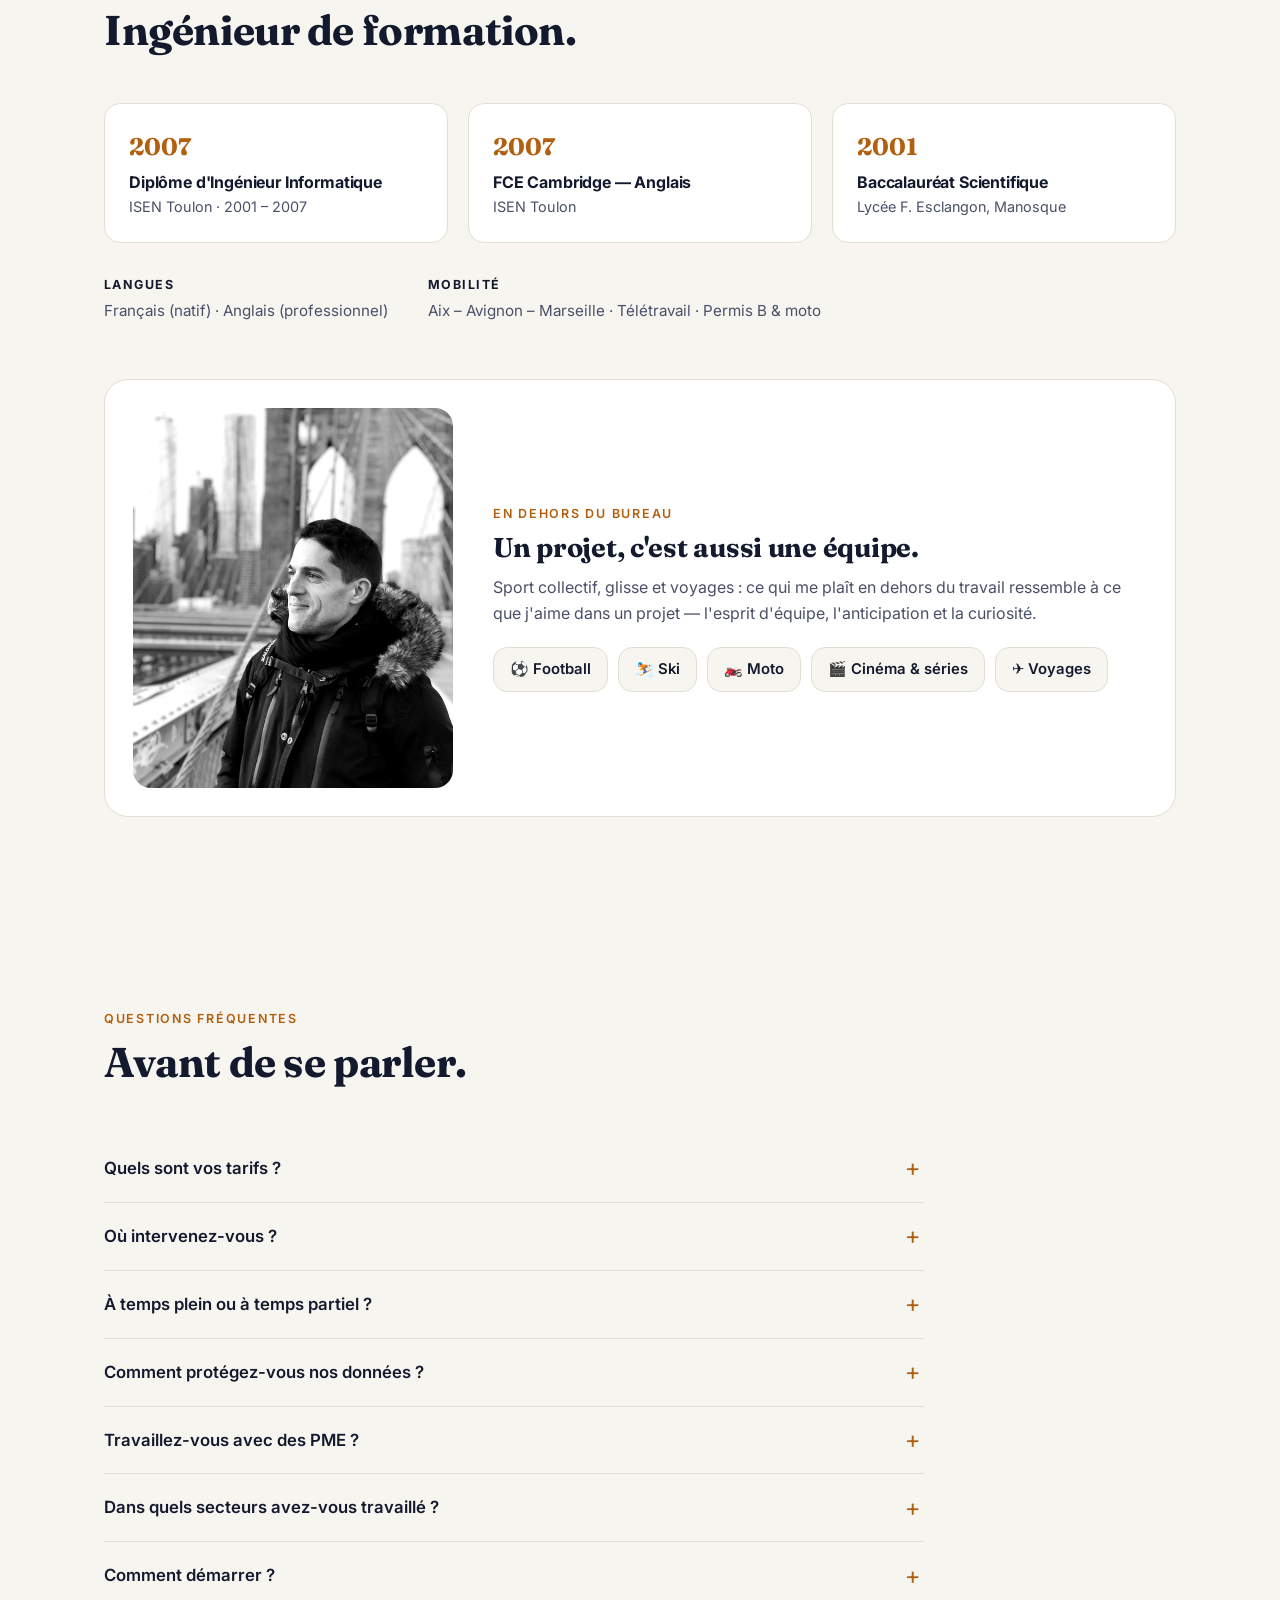
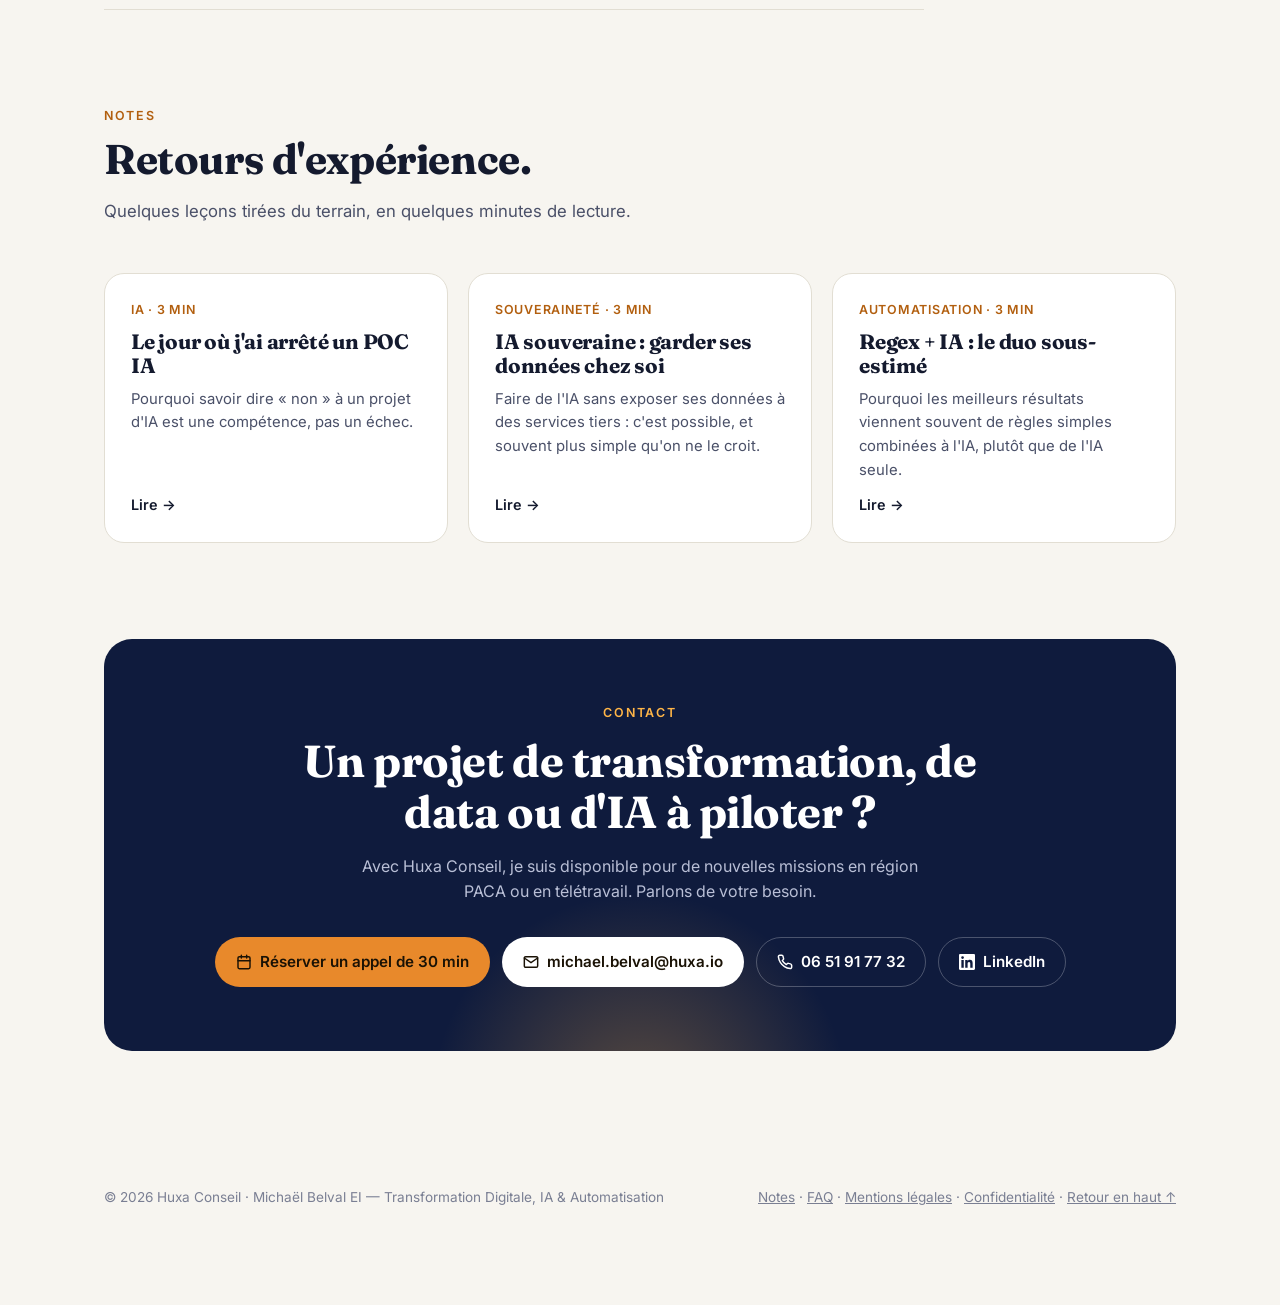
==== commit fdb3aae7: "Improve the assistant on mobile - 16px input font so iOS Safari no longer zooms the page when the fi" ====
--- a/index.html
+++ b/index.html
@@ -2,7 +2,7 @@
 <html lang="fr">
 <head>
 <meta charset="utf-8">
-<meta name="viewport" content="width=device-width, initial-scale=1">
+<meta name="viewport" content="width=device-width, initial-scale=1, viewport-fit=cover">
 <title>Huxa Conseil — Michaël Belval · Transformation Digitale, IA & Automatisation</title>
 <meta name="description" content="Huxa Conseil — Michaël Belval, ingénieur informatique et chef de projet senior : 18 ans d'expérience, transformation digitale, IA appliquée, data et automatisation des processus. Basé en PACA (Aix – Avignon – Marseille) et en télétravail.">
 <meta property="og:title" content="Huxa Conseil — Michaël Belval · Transformation Digitale, IA & Automatisation">
--- a/styles.css
+++ b/styles.css
@@ -266,7 +266,7 @@
 .sugg button{flex:0 0 auto;white-space:nowrap;border:1px solid var(--line);background:var(--bg);color:var(--ink);border-radius:999px;padding:6px 12px;font:500 .8rem Inter,sans-serif;cursor:pointer}
 .sugg button:hover{border-color:var(--accent)}
 .bot form{display:flex;gap:8px;padding:12px;border-top:1px solid var(--line)}
-.bot input{flex:1;border:1px solid var(--line);background:var(--bg);color:var(--ink);border-radius:12px;padding:10px 12px;font:inherit;font-size:.9rem;min-width:0}
+.bot input{flex:1;border:1px solid var(--line);background:var(--bg);color:var(--ink);border-radius:12px;padding:10px 12px;font:inherit;font-size:16px;min-width:0}
 .bot form button{border:0;background:var(--accent);color:#1a1205;border-radius:12px;padding:0 14px;font-weight:700;cursor:pointer}
 
 /* SPOTLIGHT + HERO GLOW */
@@ -371,8 +371,18 @@
   .method{grid-template-columns:1fr}
   .calc-in,.calc-out{padding:22px}
   .life{padding:18px;gap:24px}
-  .bot-btn{right:16px;bottom:16px}
-  .bot{right:16px;bottom:76px}
+  .bot-btn{right:16px;bottom:calc(16px + env(safe-area-inset-bottom,0px))}
+  .bot-btn[aria-expanded="true"]{display:none}
+  .bot{left:0;right:0;bottom:0;width:100%;max-height:85vh;max-height:85dvh;border-radius:20px 20px 0 0;border-left:0;border-right:0;border-bottom:0;box-shadow:0 -10px 40px rgba(0,0,0,.25)}
+  .bot header{padding:14px 16px}
+  .bot header button{font-size:1.7rem;padding:4px 8px;margin-right:-6px}
+  .bot .log{padding:14px 14px 8px}
+  .msg{max-width:92%;font-size:.95rem}
+  .sugg{padding:4px 14px 10px}
+  .sugg button{padding:8px 12px;font-size:.85rem}
+  .bot form{padding:10px 12px calc(10px + env(safe-area-inset-bottom,0px))}
+  .bot form button{min-width:48px}
+  body.bot-open{overflow:hidden}
   .stats-grid{grid-template-columns:1fr 1fr}
   .projects,.exp-grid,.edu-grid{grid-template-columns:1fr}
   .project.feature{grid-column:auto}
@@ -395,4 +405,4 @@
 .lang-hint{position:fixed;left:50%;bottom:20px;transform:translateX(-50%);z-index:59;display:flex;align-items:center;gap:12px;background:var(--surface);border:1px solid var(--line);box-shadow:var(--shadow);border-radius:14px;padding:10px 12px 10px 16px;font-size:.9rem;max-width:calc(100vw - 32px)}
 .lang-hint a{font-weight:700;color:var(--accent-ink);white-space:nowrap}
 .lang-hint button{background:none;border:0;color:var(--ink-3);font-size:1.2rem;cursor:pointer;line-height:1;padding:2px 4px}
-@media (max-width:760px){.nav ul a.lang{display:inline-block;padding:6px 12px;margin:6px 0}.lang-hint{bottom:80px;left:16px;right:16px;transform:none}}
+@media (max-width:760px){.nav ul a.lang{display:inline-block;padding:6px 12px;margin:6px 0}.lang-hint{bottom:calc(80px + env(safe-area-inset-bottom,0px));left:16px;right:16px;transform:none}}
